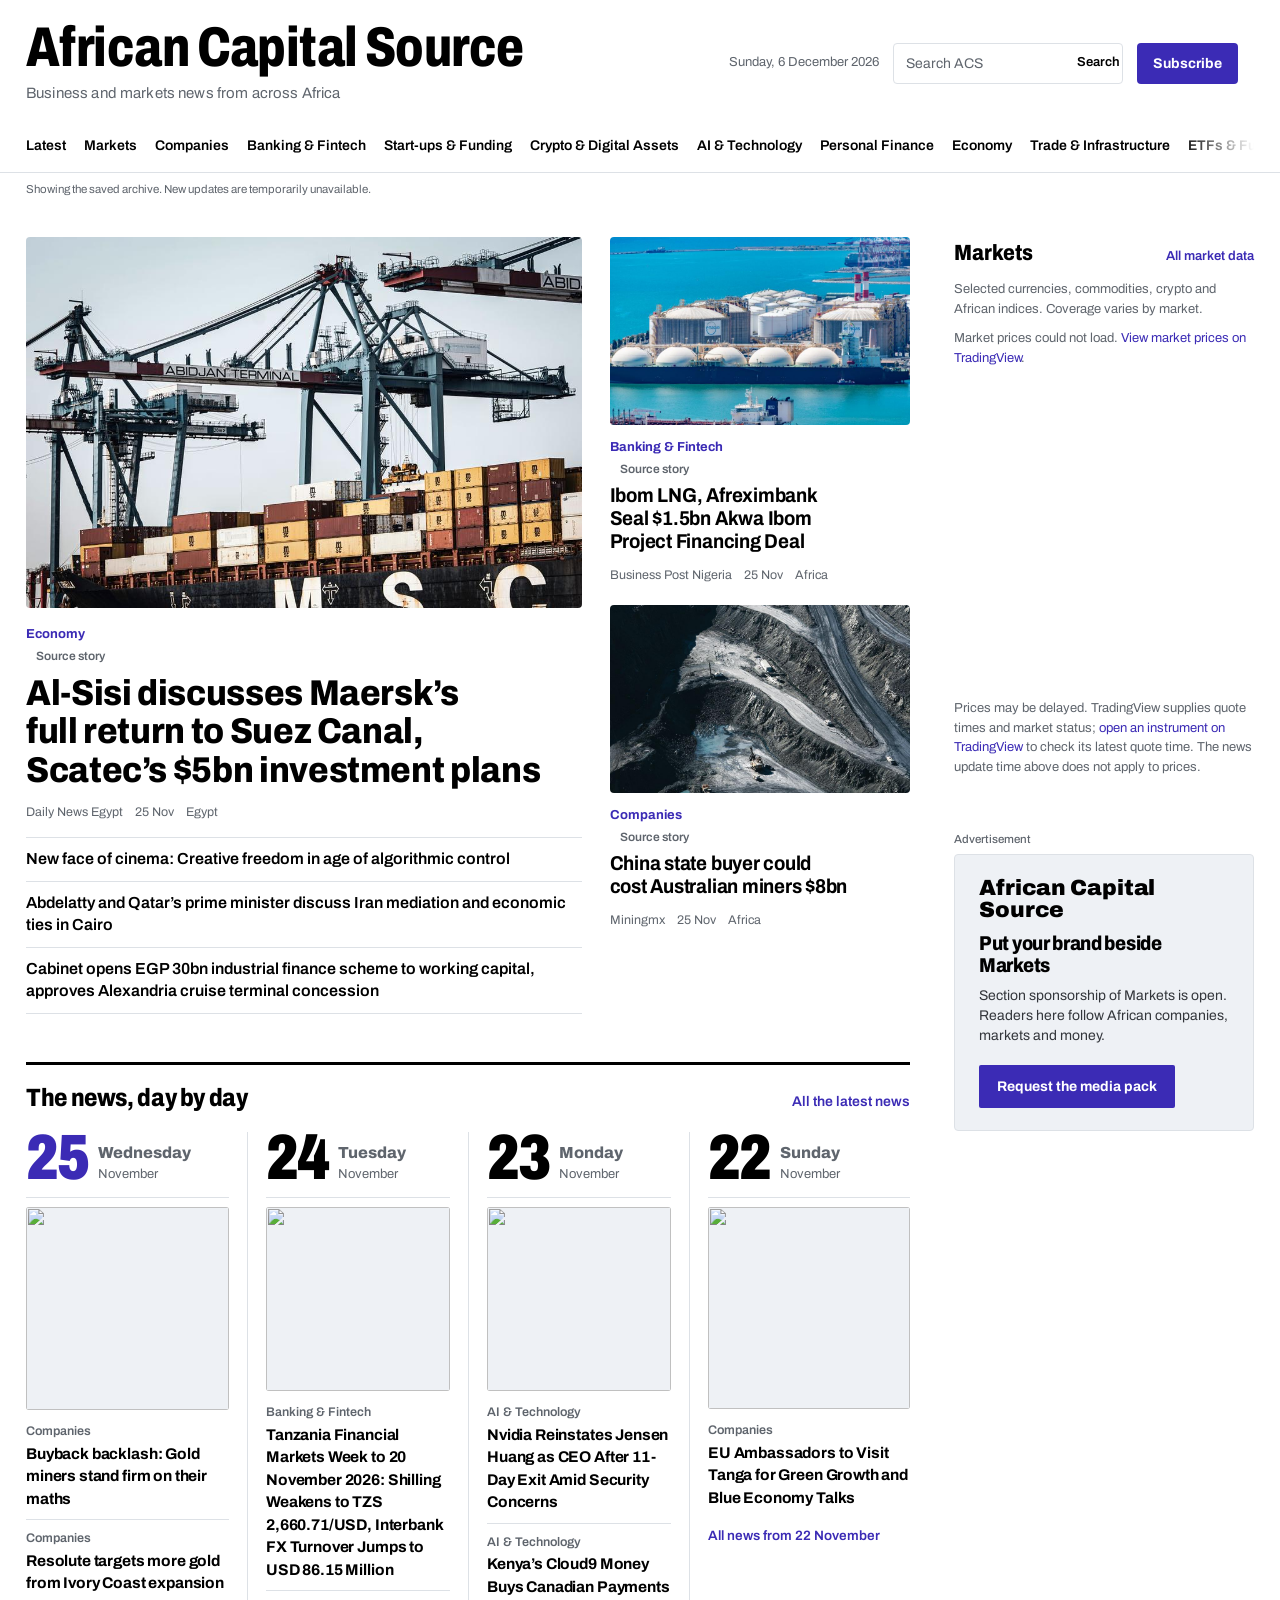
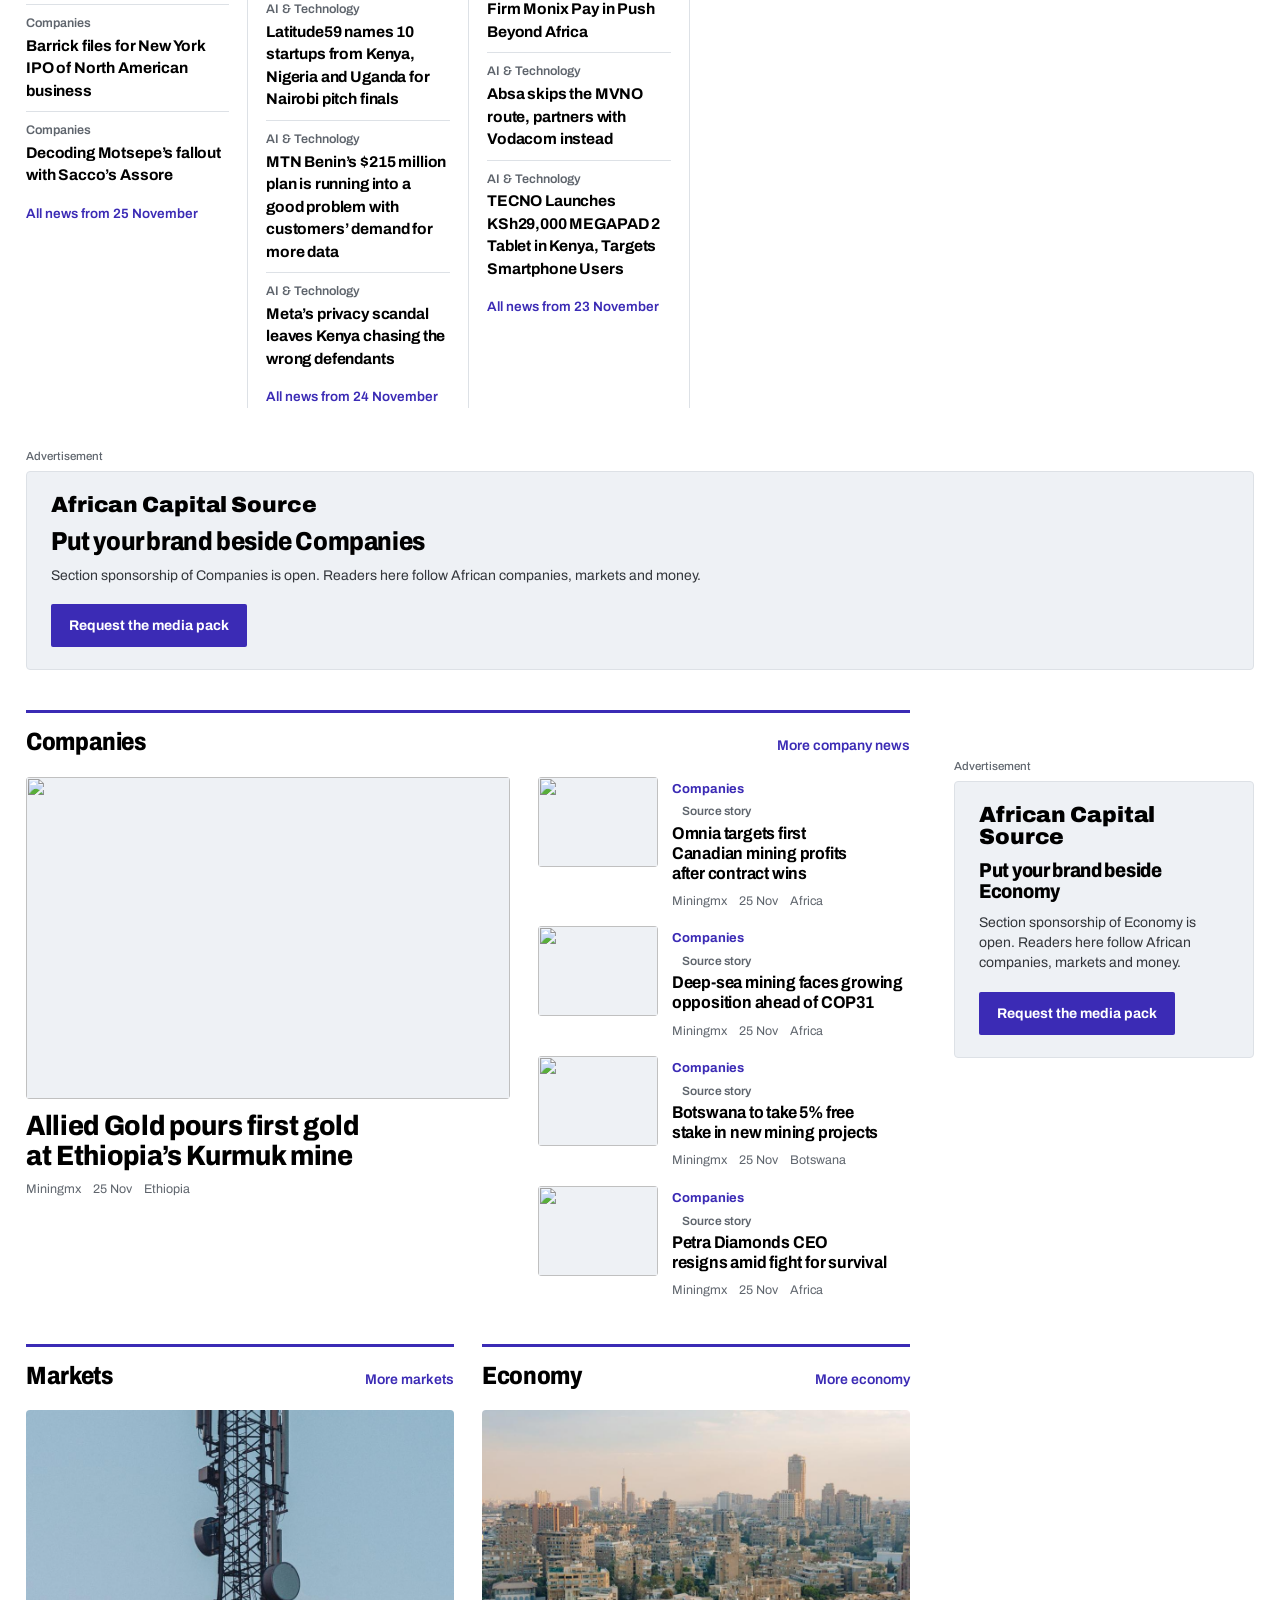
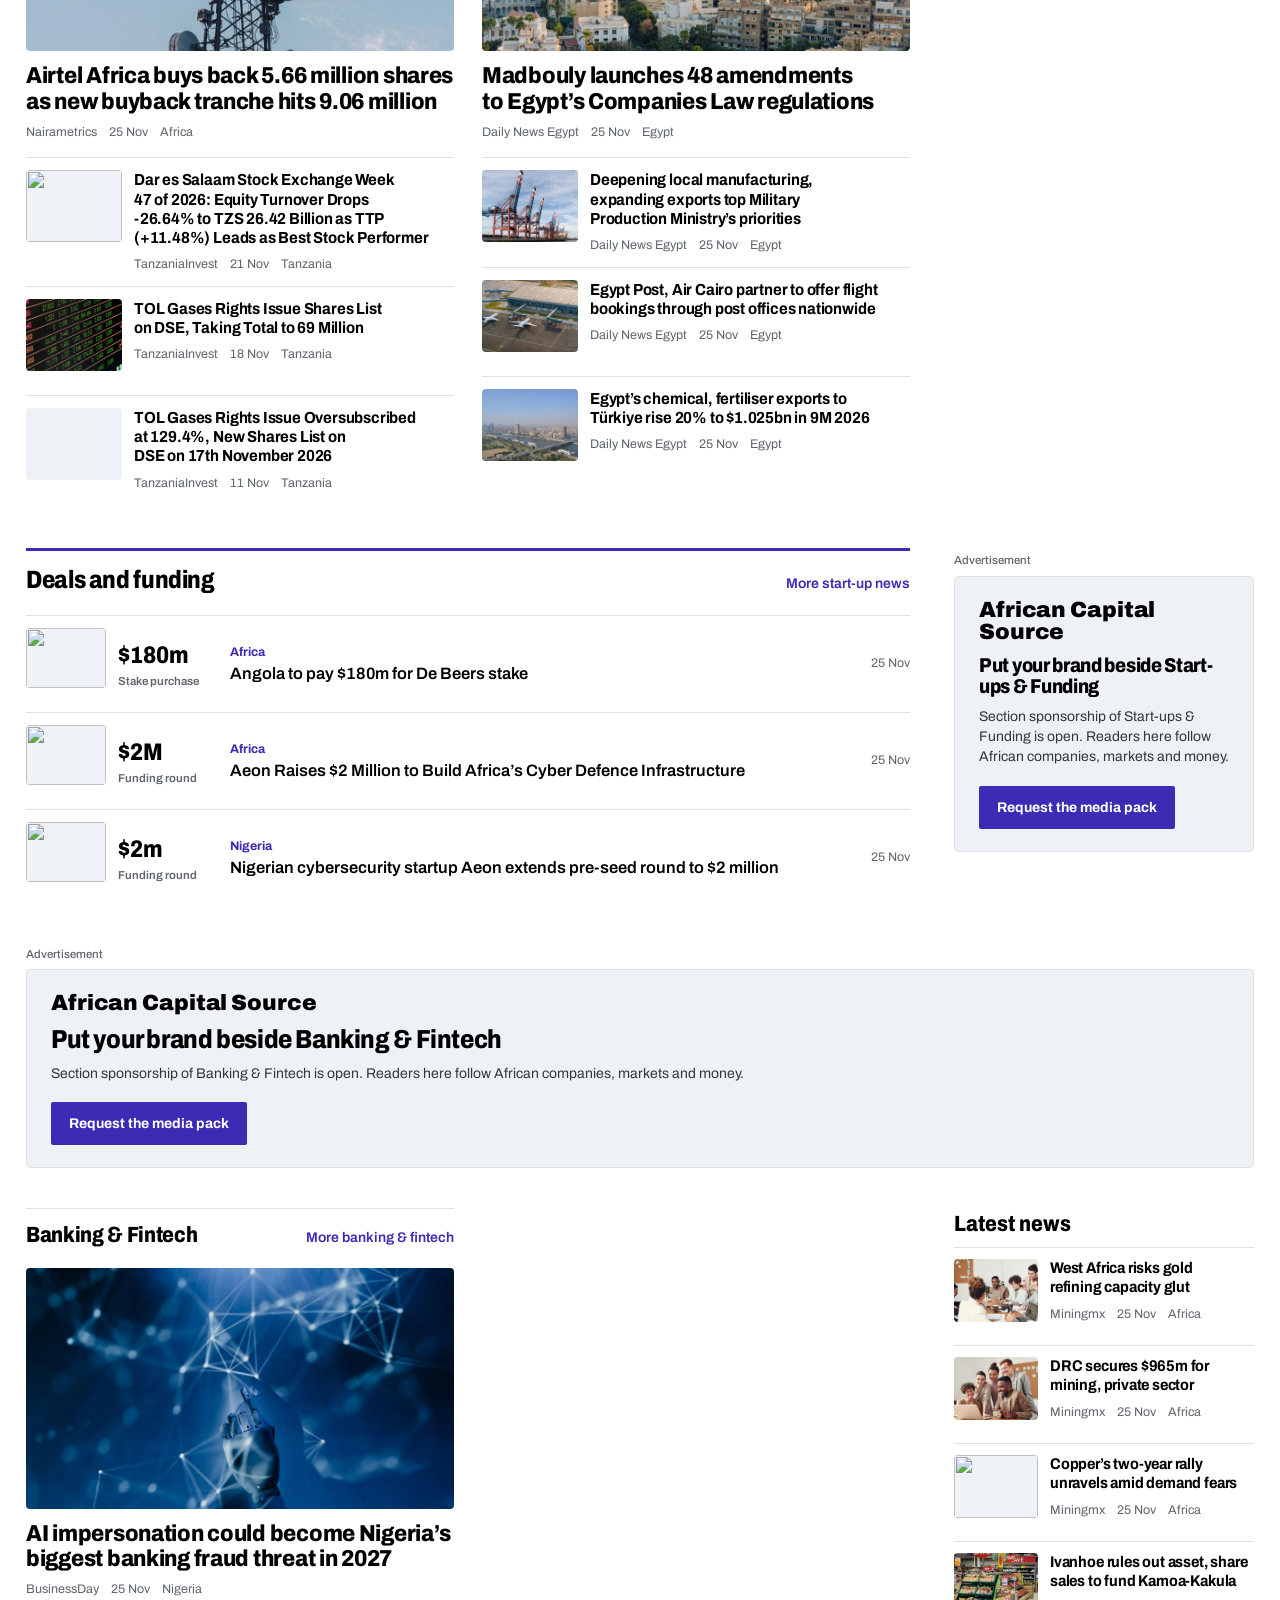
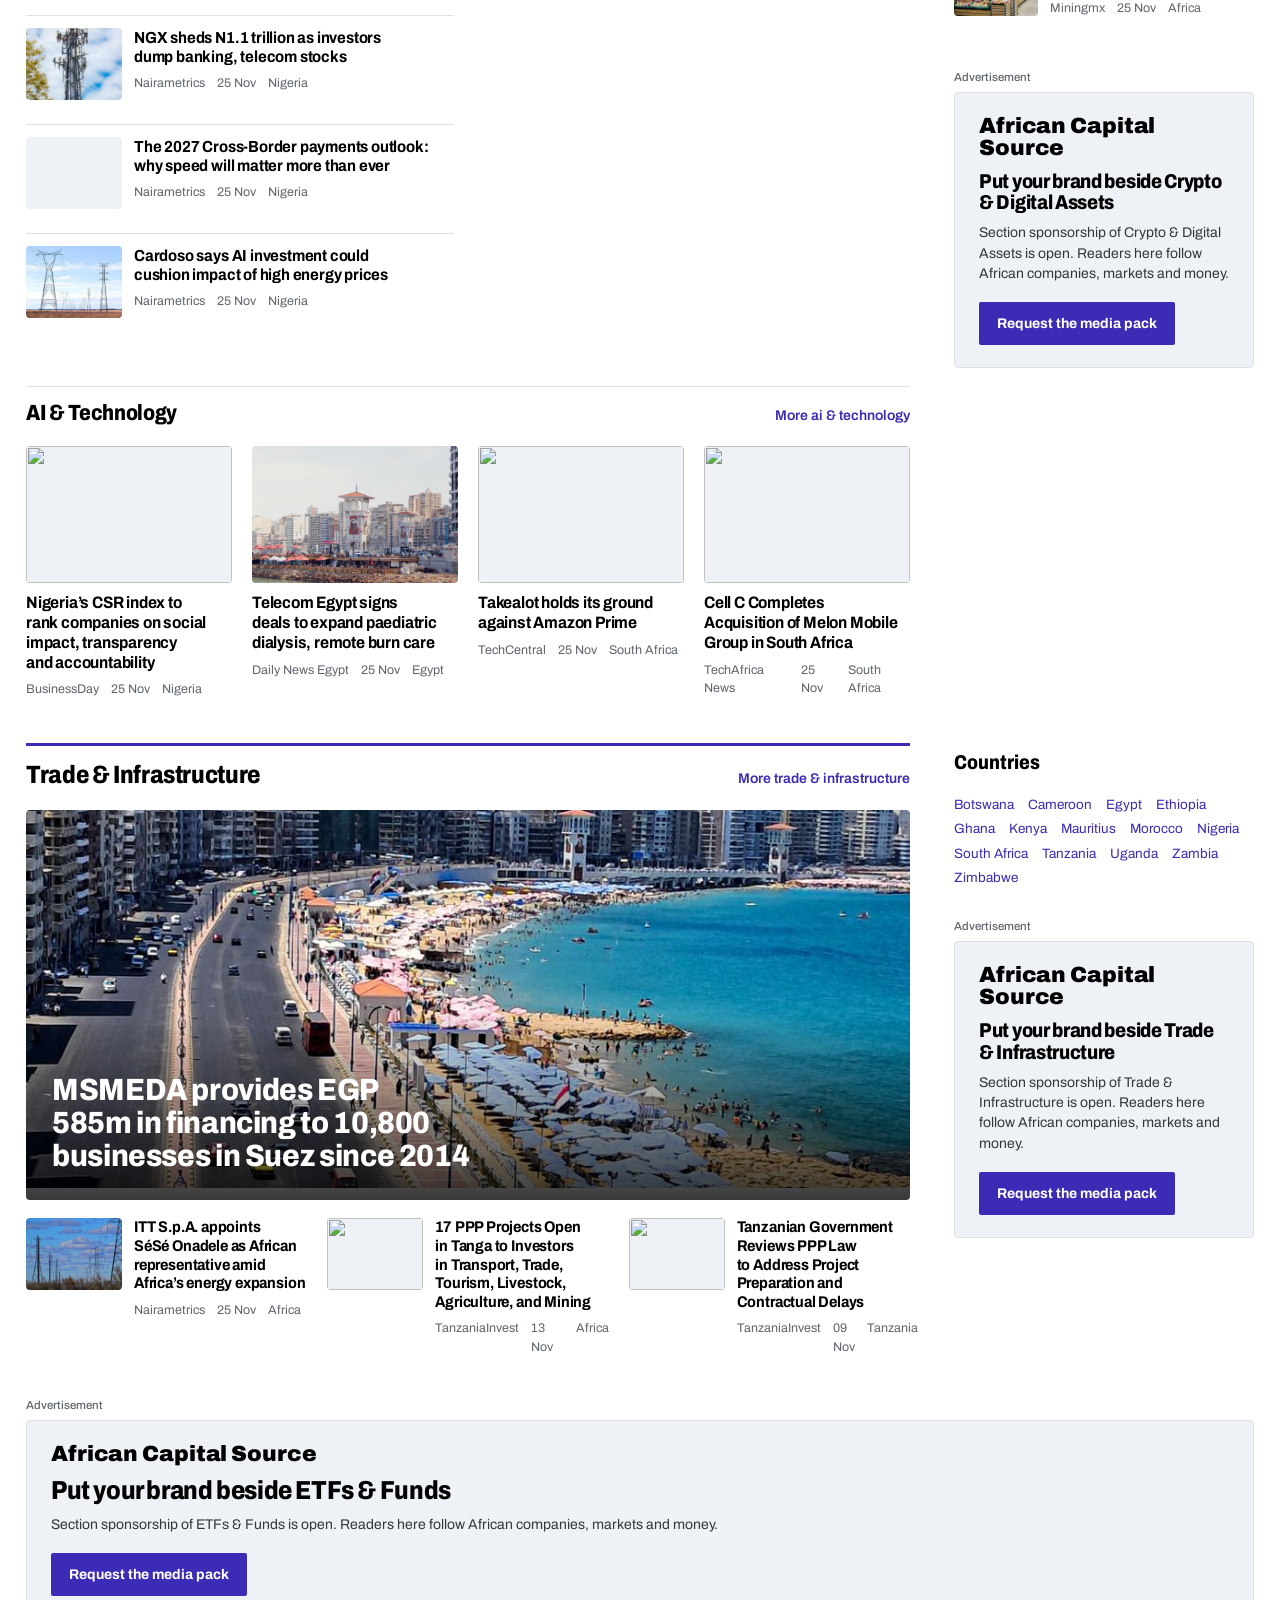
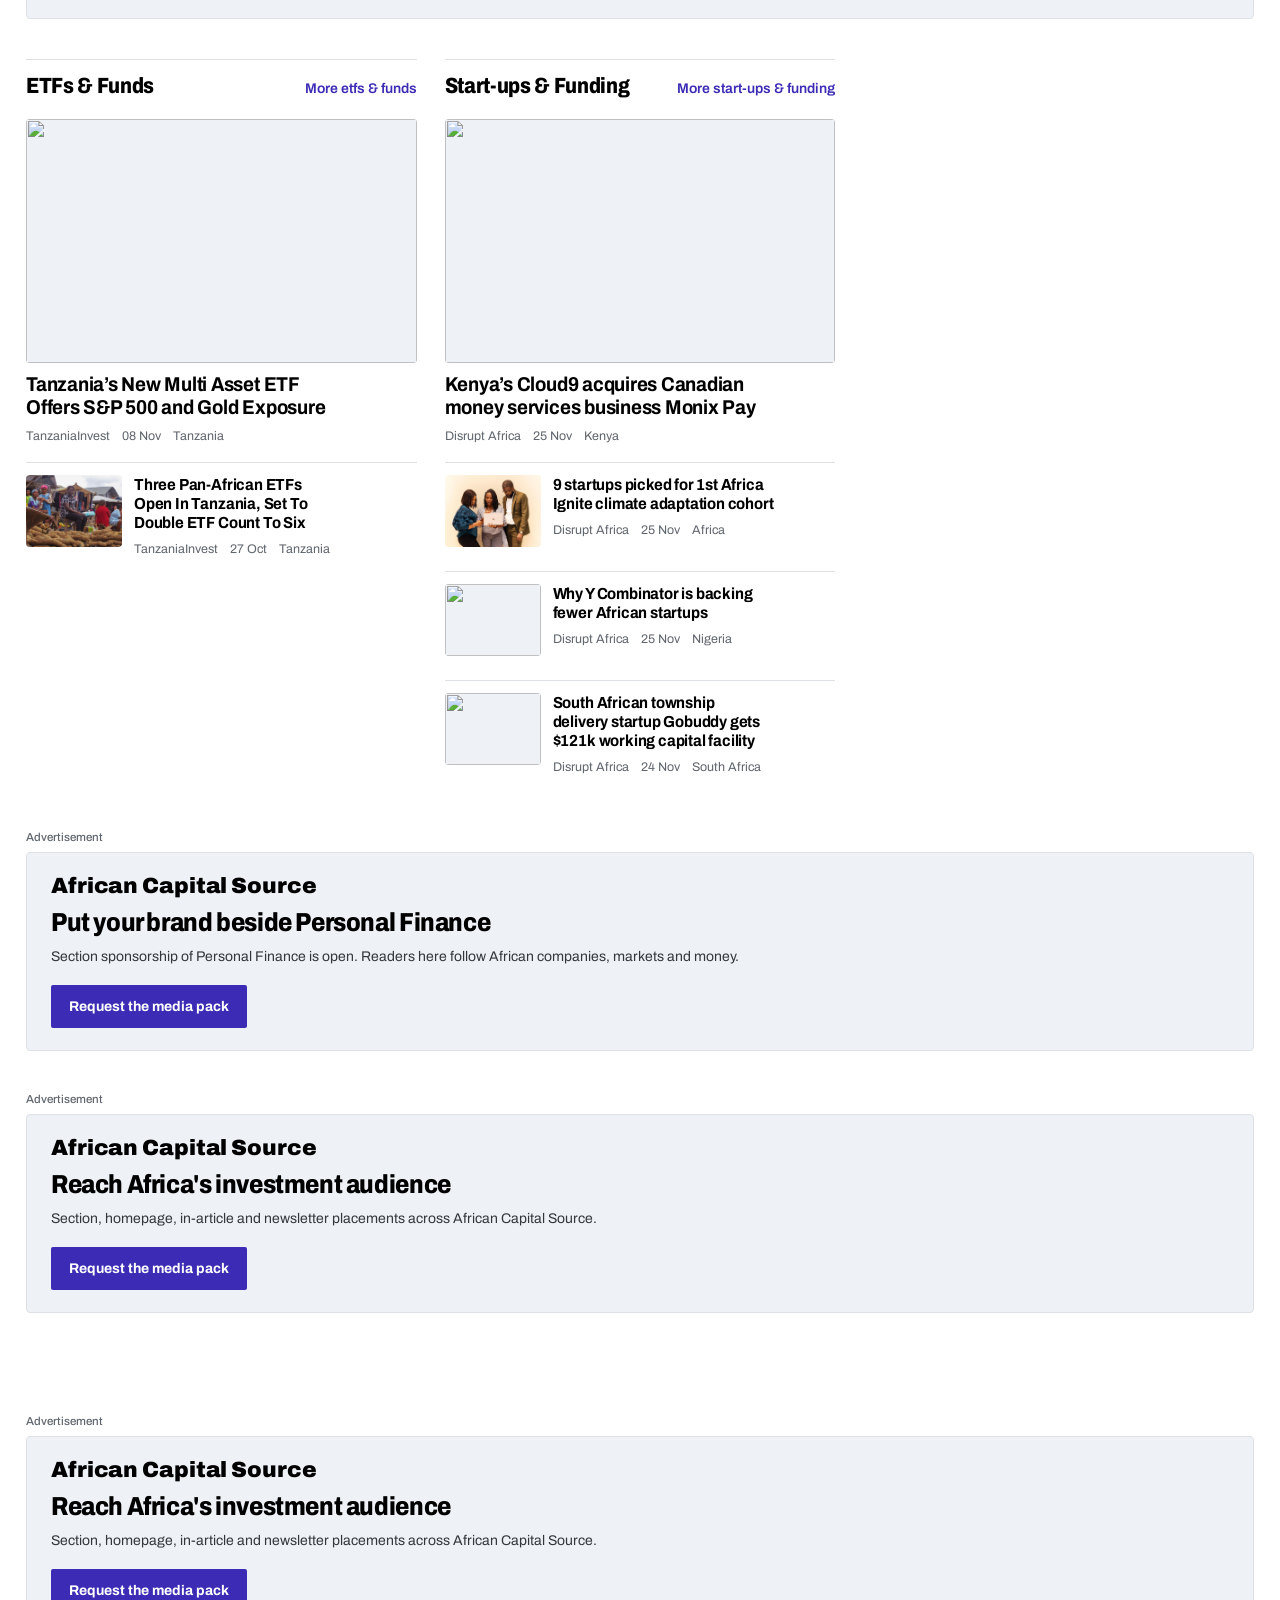
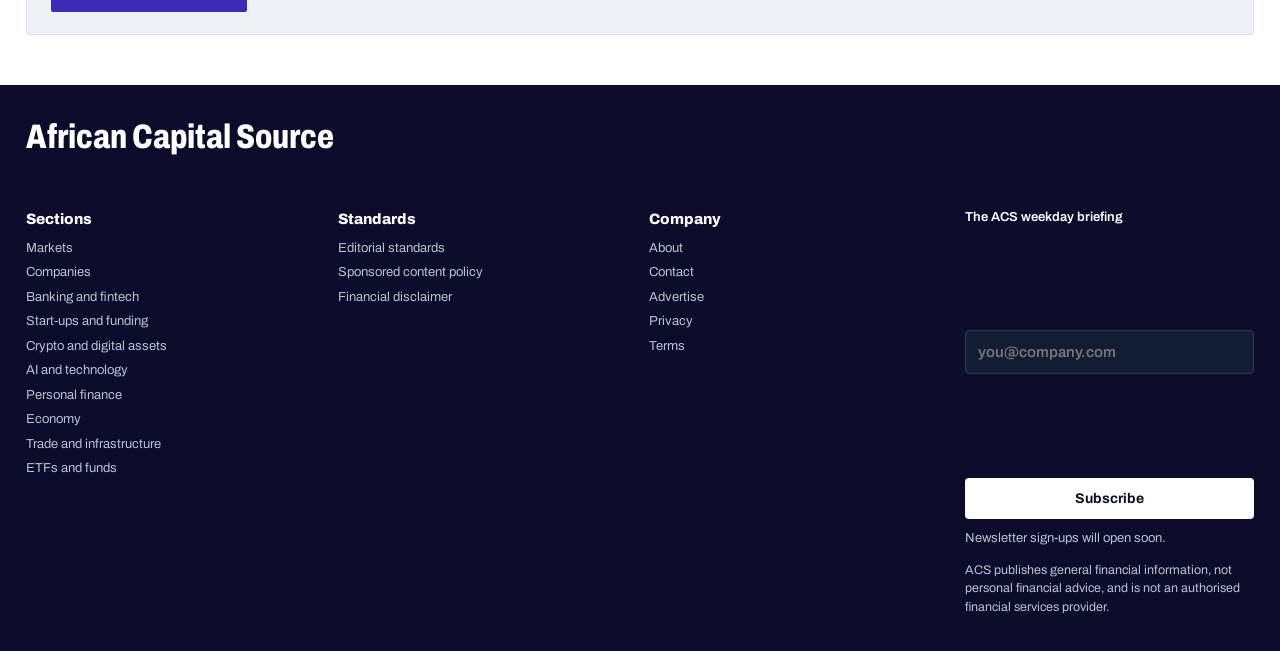
==== index.html @ 09fa9845 "Add TradingView market widgets with clear delay and source labels Add market panels to the homepage " ====
<!doctype html><html><head><meta charset=utf8><meta name=viewport content="width=device-width,initial-scale=1,viewport-fit=cover"><style>:root{color-scheme:light;box-sizing:border-box;padding-top:env(safe-area-inset-top,0px);padding-bottom:env(safe-area-inset-bottom,0px)}html{scroll-padding-top:env(safe-area-inset-top,0px)}body{margin:0;padding:0;font:14px -apple-system,BlinkMacSystemFont,sans-serif;background:#fff;color:#000}img{max-width:100%}[hidden]:not([hidden=until-found i]){display:none!important}</style></head><body>
<title>African Capital Source</title>
<meta name="claude:viewport-fit-sides" content="cover">
<link rel="preconnect" href="https://fonts.googleapis.com">
<link rel="stylesheet" href="https://fonts.googleapis.com/css2?family=Archivo:ital,wdth,wght@0,62..125,100..900;1,62..125,400&family=Source+Serif+4:ital,opsz,wght@0,8..60,400;0,8..60,600;1,8..60,400&display=swap">
<style>
/* Layout: text-led newspaper front page. Masthead, ruled section bar, a lead/secondary/latest top band,
   then a four-column grid of section headline lists, with a narrow data rail. One column on phones. */
:root{
  --paper:#ffffff; --ink:#151515; --ink-2:#3a3a3a; --muted:#6b6b6b; --hair:#e4e4e4; --rule:#151515; --tint:#f5f6f7;
  --brand:#0d3550; --kicker:#9e1b1f; --link:#0d5c8f; --up:#1f6f43; --down:#a42a22; --note:#fbf3dc; --note-line:#e3cf93;
  --f-serif:"Source Serif 4",Georgia,"Times New Roman",serif;
  --f-sans:"Libre Franklin","Helvetica Neue",Arial,sans-serif;
}
@media (prefers-color-scheme:dark){:root:not([data-theme="light"]){
  --paper:#121314; --ink:#ececec; --ink-2:#c9c9c9; --muted:#9a9a9a; --hair:#2b2d2f; --rule:#ececec; --tint:#1a1c1e;
  --brand:#9cc3e0; --kicker:#ef7a6f; --link:#8cc2ec; --up:#6fcf97; --down:#f08a80; --note:#2a2516; --note-line:#6a5a2a; color-scheme:dark}}
:root[data-theme="dark"]{
  --paper:#121314; --ink:#ececec; --ink-2:#c9c9c9; --muted:#9a9a9a; --hair:#2b2d2f; --rule:#ececec; --tint:#1a1c1e;
  --brand:#9cc3e0; --kicker:#ef7a6f; --link:#8cc2ec; --up:#6fcf97; --down:#f08a80; --note:#2a2516; --note-line:#6a5a2a; color-scheme:dark}
*{box-sizing:border-box}
body{background:var(--paper);color:var(--ink);font-family:var(--f-sans);font-size:15px;line-height:1.5;-webkit-font-smoothing:antialiased}
a{color:inherit;text-decoration:none}
a:focus-visible,button:focus-visible,input:focus-visible,textarea:focus-visible,select:focus-visible{outline:2px solid var(--link);outline-offset:2px}
.wrap{max-width:1200px;margin-inline:auto;padding-left:max(16px,env(safe-area-inset-left,0px));padding-right:max(16px,env(safe-area-inset-right,0px))}
.skip{position:absolute;left:-999px}.skip:focus{left:16px;top:8px;background:var(--paper);padding:8px;z-index:20}
h1,h2,h3,h4{margin:0;text-wrap:balance;font-weight:700}

/* masthead */
.util{display:flex;justify-content:space-between;gap:12px;flex-wrap:wrap;font-size:12px;color:var(--muted);padding-block:10px}
.util nav{display:flex;gap:18px;flex-wrap:wrap}.util a:hover{color:var(--ink)}
.mast{display:flex;align-items:flex-end;justify-content:space-between;gap:20px;flex-wrap:wrap;padding-block:10px 16px}
.brand{display:block;color:var(--brand)}
.wordmark{display:block;font-family:var(--f-serif);font-weight:700;font-size:clamp(30px,5vw,50px);line-height:1;letter-spacing:-.015em}
.tagline{display:block;font-size:12.5px;color:var(--muted);margin-top:7px;letter-spacing:.01em}
.search-mini{display:flex;border-bottom:1px solid var(--rule);flex:0 1 300px;min-width:0}
.search-mini input[type=text]{font:inherit;font-size:14px;padding:8px 2px;border:0;background:transparent;color:var(--ink);width:100%;min-width:0}
.search-mini input::placeholder{color:var(--muted)}
.search-mini button{font:inherit;font-size:13px;font-weight:600;border:0;background:transparent;color:var(--ink);cursor:pointer;padding:8px 2px 8px 10px}
.secnav{position:sticky;top:env(safe-area-inset-top,0px);z-index:10;background:var(--paper);border-top:3px solid var(--rule);border-bottom:1px solid var(--hair)}
.secnav ul{list-style:none;margin:0;padding:0;display:flex;overflow-x:auto;scrollbar-width:none}
.secnav ul::-webkit-scrollbar{display:none}
.secnav a{display:block;white-space:nowrap;padding:11px 12px;font-size:13px;font-weight:600;color:var(--ink-2)}
.secnav li:first-child a{padding-left:0}
.secnav a:hover{color:var(--ink);text-decoration:underline;text-underline-offset:5px}
.secnav a[aria-current="page"]{color:var(--kicker)}
/* markets band: newspaper-style data strip, grouped cells, name over value and move */
.mktband{background:var(--tint);border-bottom:1px solid var(--hair)}
.mkt{display:flex;align-items:stretch;overflow-x:auto;scrollbar-width:none;font-size:12.5px;color:var(--ink-2)}
.mkt::-webkit-scrollbar{display:none}
.mkt .grp{flex:none;display:flex;align-items:center;padding:0 12px 0 0;font-size:10px;font-weight:800;letter-spacing:.1em;text-transform:uppercase;color:var(--kicker)}
.mkt .grp:not(:first-child){border-left:2px solid var(--rule);padding-left:12px;margin-left:2px}
.mkt a{flex:none;display:grid;grid-template-columns:auto auto;column-gap:6px;align-content:center;padding:7px 14px 7px 0;margin-right:14px;border-right:1px solid var(--hair)}
.mkt a:last-of-type{border-right:0}
.mkt a .nm{grid-column:1/-1;font-size:10.5px;font-weight:600;color:var(--muted);white-space:nowrap}
.mkt a strong{font-weight:700;color:var(--ink);white-space:nowrap}
.mkt a:hover .nm{color:var(--ink);text-decoration:underline}
.num{font-variant-numeric:tabular-nums lining-nums}
.mv-up{color:var(--down)}.mv-down{color:var(--up)}.mv-flat{color:var(--muted)}
.mk-up{color:var(--up)}.mk-down{color:var(--down)}
.mkt .asof{flex:none;align-self:center;font-size:11px;color:var(--muted);padding-left:6px;white-space:nowrap}

/* ads */
/* ad units: rotating, animated house creatives; one fixed dark look so they read as advertising, not editorial */
:root{--ad-bg:#0c2233;--ad-bg2:#123a52;--ad-ink:#ffffff;--ad-dim:#a9c0cf;--ad-gold:#f2b632;--ad-teal:#4fc1b0}
.ad{margin-block:26px;position:relative}
.ad.leader{margin-block:16px 4px}.ad.rect{margin:0}
.ad-lab{display:flex;justify-content:space-between;align-items:center;font-size:9.5px;letter-spacing:.14em;text-transform:uppercase;color:var(--muted);margin-bottom:5px}
.ad-lab button{font:inherit;font-size:10px;letter-spacing:.08em;background:none;border:0;color:var(--muted);cursor:pointer;padding:2px 0;text-transform:uppercase}
.ad-lab button:hover{color:var(--ink)}
.ad-box{position:relative;overflow:hidden;background:linear-gradient(110deg,var(--ad-bg),var(--ad-bg2));color:var(--ad-ink);height:96px;isolation:isolate}
.ad.rect .ad-box{height:300px}
.ad-box::after{content:"";position:absolute;inset:0;z-index:-1;background:linear-gradient(100deg,transparent 30%,rgba(255,255,255,.07) 45%,transparent 60%);background-size:250% 100%;animation:sheen 6s linear infinite}
@keyframes sheen{from{background-position:120% 0}to{background-position:-120% 0}}
.ad-bar{position:absolute;left:0;bottom:0;height:3px;background:var(--ad-gold);width:0}
.ad-box.run .ad-bar{animation:adprog var(--dur,8s) linear forwards}
@keyframes adprog{to{width:100%}}
.cr{position:absolute;inset:0;display:grid;grid-template-columns:auto minmax(0,1fr) auto;align-items:center;gap:22px;padding:0 24px;text-decoration:none;color:inherit;opacity:0;transform:translateY(10px);transition:opacity .5s,transform .5s;pointer-events:none}
.cr.on{opacity:1;transform:none;pointer-events:auto}
.ad.rect .cr{grid-template-columns:minmax(0,1fr);grid-template-rows:auto 1fr auto;align-items:start;gap:10px;padding:18px}
.cr-art{width:120px;height:64px;position:relative}
.ad.rect .cr-art{width:100%;height:92px}
.cr-copy{min-width:0;display:grid;gap:2px}
.cr-k{font-size:10.5px;letter-spacing:.12em;text-transform:uppercase;color:var(--ad-gold);font-weight:700}
.cr-h{font-family:var(--f-serif);font-size:21px;font-weight:700;line-height:1.12}
.ad.rect .cr-h{font-size:22px}
.cr-s{font-size:12.5px;color:var(--ad-dim);white-space:nowrap;overflow:hidden;text-overflow:ellipsis}
.ad.rect .cr-s{white-space:normal}
.cr-cta{justify-self:start;font-size:13px;font-weight:700;background:var(--ad-gold);color:#1a1300;padding:9px 14px;white-space:nowrap}
.cr:hover .cr-cta{background:#fff}
.cr-cta i{display:inline-block;font-style:normal;transition:transform .2s}.cr:hover .cr-cta i{transform:translateX(4px)}
.ad.slim{margin:14px 0 0}.ad.slim .ad-lab{margin-bottom:3px}.ad.slim .ad-box{height:146px}
.ad.slim .cr{grid-template-columns:minmax(0,1fr);grid-template-rows:auto auto;gap:8px;padding:12px 14px;align-content:center}
.ad.slim .cr-art{display:none}.ad.slim .cr-h{font-size:16px}.ad.slim .cr-s{display:none}.ad.slim .cr-cta{padding:6px 10px;font-size:12px}
@media (max-width:700px){.ad.slim .ad-box{height:110px}}
.pic{display:block;aspect-ratio:16/9;max-width:100%;overflow:hidden;background:var(--tint);margin-bottom:12px}
.pic img{width:100%;height:100%;object-fit:cover;display:block;transition:transform .4s}
.pic:hover img{transform:scale(1.03)}
.row{grid-template-columns:200px minmax(0,1fr)}.row .thumb{margin:0}
@media (max-width:560px){.row{grid-template-columns:110px minmax(0,1fr);gap:12px}.row .dek{display:none}.row .hd{font-size:17px}}
.hero{margin:18px 0 6px}.hero img{width:100%;aspect-ratio:16/9;object-fit:cover;display:block;max-width:100%}
.hero figcaption{font-size:11.5px;color:var(--muted);margin-top:5px}
.cnote{font-size:13px;color:var(--muted);border-top:1px solid var(--hair);padding-top:10px;margin:0 0 20px;max-width:66ch}
.cr-demo{font-size:10.5px;color:var(--ad-dim);opacity:.85}
.ad.slim .cr-demo{display:block}
.bars.sig{align-items:flex-end}.bars.sig i{background:var(--ad-gold)}
.ad-empty{display:flex;flex-direction:column;align-items:center;justify-content:center;gap:4px;text-align:center;border:1px dashed var(--muted);background:var(--tint);color:var(--ink-2);height:96px;padding:10px 14px}
.ad.rect .ad-empty{height:250px}
.ad-empty strong{font-size:14px;font-weight:700}.ad-empty span{font-size:12px;color:var(--muted)}
.ad-empty:hover{border-color:var(--ink)}
.ad.leader .ad-box{height:124px}
.ad-dots{position:absolute;right:12px;top:9px;display:flex;gap:6px;z-index:3}
.ad-dots button{width:9px;height:9px;border-radius:50%;border:0;padding:0;background:rgba(255,255,255,.35);cursor:pointer;transition:background .2s,transform .2s}
.ad-dots button:hover{transform:scale(1.3);background:#fff}
.ad-dots button[aria-current="true"]{background:var(--ad-gold)}
.cr-art{transition:transform .4s}.ad-box:hover .cr.on .cr-art{transform:scale(1.06)}
.ad-box{box-shadow:0 6px 18px rgba(12,34,51,.18)}
.ad-art{display:block}.ad-art img{display:block;width:100%;height:auto;max-width:100%}
.share{display:flex;flex-wrap:wrap;gap:6px 16px;align-items:center;font-size:12.5px;padding:10px 0;border-bottom:1px solid var(--hair)}
.share span{color:var(--muted);font-weight:600}.share a{color:var(--link)}.share a:hover{text-decoration:underline}
.share button{font:inherit;font-size:12.5px;background:none;border:0;color:var(--link);cursor:pointer;padding:0}
/* creative 1: rolling words */
.roll{height:64px;overflow:hidden;font-family:var(--f-serif);font-weight:700;font-size:30px;line-height:64px;color:var(--ad-gold)}
.ad.rect .roll{height:92px;line-height:92px;font-size:40px}
.roll span{display:block;animation:roll 8s cubic-bezier(.7,0,.3,1) infinite}
@keyframes roll{0%,20%{transform:translateY(0)}25%,45%{transform:translateY(-100%)}50%,70%{transform:translateY(-200%)}75%,95%{transform:translateY(-300%)}100%{transform:translateY(-400%)}}
.roll b{display:block;height:100%}
/* creative 2: growing bars */
.bars{display:flex;align-items:flex-end;gap:8px;height:100%}
.bars div{flex:1;display:flex;flex-direction:column;align-items:center;justify-content:flex-end;height:100%;gap:3px;font-size:10px;color:var(--ad-dim)}
.bars i{display:block;width:100%;background:var(--ad-teal);transform-origin:bottom;animation:grow 2.4s ease-out infinite alternate}
.bars div:nth-child(2) i{animation-delay:.2s;background:var(--ad-gold)}.bars div:nth-child(3) i{animation-delay:.4s}.bars div:nth-child(4) i{animation-delay:.6s;background:var(--ad-gold)}
.bars em{font-style:normal;font-weight:700;color:#fff;font-size:11px}
@keyframes grow{from{transform:scaleY(.15)}to{transform:scaleY(1)}}
/* creative 3: drawing chart line */
.spark{width:100%;height:100%;overflow:visible}
.spark path{fill:none;stroke:var(--ad-gold);stroke-width:3;stroke-linecap:round;stroke-linejoin:round;stroke-dasharray:300;stroke-dashoffset:300;animation:draw 4s ease-in-out infinite}
.spark .area{fill:rgba(242,182,50,.14);stroke:none;animation:fadein 4s ease-in-out infinite}
.spark circle{fill:var(--ad-gold);animation:pop 4s ease-in-out infinite}
@keyframes draw{0%{stroke-dashoffset:300}55%,85%{stroke-dashoffset:0}100%{stroke-dashoffset:0;opacity:0}}
@keyframes fadein{0%,30%{opacity:0}60%,85%{opacity:1}100%{opacity:0}}
@keyframes pop{0%,50%{r:0}60%{r:7}70%,85%{r:5}100%{r:0}}
/* creative 4: shield and tick */
.shield{width:100%;height:100%}
.shield .s{fill:none;stroke:var(--ad-teal);stroke-width:3}
.shield .t{fill:none;stroke:var(--ad-gold);stroke-width:5;stroke-linecap:round;stroke-linejoin:round;stroke-dasharray:60;stroke-dashoffset:60;animation:tick 3s ease-out infinite}
.shield .p{fill:none;stroke:var(--ad-teal);stroke-width:2;opacity:.5;transform-origin:center;transform-box:fill-box;animation:pulse2 3s ease-out infinite}
@keyframes tick{0%,25%{stroke-dashoffset:60}55%,100%{stroke-dashoffset:0}}
@keyframes pulse2{0%,50%{transform:scale(1);opacity:.6}100%{transform:scale(1.35);opacity:0}}
@media (max-width:700px){
  .ad-box{height:110px}.cr{grid-template-columns:minmax(0,1fr) auto;gap:12px;padding:0 14px}.cr .cr-art{display:none}
  .cr-h{font-size:17px}.cr-s{display:none}.cr-cta{padding:8px 10px;font-size:12px}
}
@media (prefers-reduced-motion:reduce){.ad-box::after,.roll span,.bars i,.spark path,.spark .area,.spark circle,.shield .t,.shield .p{animation:none!important}.spark path,.shield .t{stroke-dashoffset:0}.bars i{transform:none}}


/* type primitives */
.kick{display:inline-block;font-size:11.5px;font-weight:700;letter-spacing:.06em;text-transform:uppercase;color:var(--kicker)}
.kick:hover{text-decoration:underline}
.flag{font-size:11px;font-weight:600;letter-spacing:.04em;text-transform:uppercase;color:var(--muted);margin-left:8px}
.flag.hist{color:var(--ink);background:var(--note);padding:1px 5px;margin-left:8px}
.hd{font-family:var(--f-serif);font-weight:700;letter-spacing:-.005em}
.hd a:hover{text-decoration:underline;text-decoration-thickness:1px;text-underline-offset:3px}
.dek{font-family:var(--f-serif);color:var(--ink-2);margin:0}
.by{font-size:12px;color:var(--muted);display:flex;flex-wrap:wrap;gap:2px 12px}
main{padding-block:0 40px}

/* top band */
.top{display:grid;grid-template-columns:minmax(0,1.55fr) minmax(0,1fr) minmax(0,.85fr);gap:0;padding-block:24px;border-bottom:1px solid var(--rule)}
.top>*{padding-inline:22px;border-left:1px solid var(--hair);min-width:0}
.top>*:first-child{padding-left:0;border-left:0}.top>*:last-child{padding-right:0}
@media (max-width:1000px){.top{grid-template-columns:minmax(0,1.4fr) minmax(0,1fr)}.top .latest{grid-column:1/-1;padding:22px 0 0;border-left:0;border-top:1px solid var(--hair);margin-top:22px}}
@media (max-width:680px){.top{grid-template-columns:minmax(0,1fr)}.top>*{padding:0;border-left:0}.top .seconds{border-top:1px solid var(--hair);margin-top:20px;padding-top:4px}}
.lead .hd{font-size:clamp(30px,3.8vw,44px);line-height:1.06;margin-block:8px 12px}
.lead .dek{font-size:19px;line-height:1.45;margin-bottom:12px}
.lead .sum{font-family:var(--f-serif);font-size:16px;line-height:1.55;color:var(--ink-2);margin:0 0 12px;max-width:62ch}
.seconds article{padding-block:16px;border-top:1px solid var(--hair)}
.seconds article:first-child{border-top:0;padding-top:0}
.seconds .hd{font-size:20px;line-height:1.18;margin-block:5px 7px}
.seconds .dek{font-size:15px;line-height:1.45;margin-bottom:7px}
.colh{font-size:12px;font-weight:800;letter-spacing:.08em;text-transform:uppercase;padding-bottom:8px;border-bottom:2px solid var(--rule);margin-bottom:4px;display:flex;justify-content:space-between;align-items:baseline}
.colh span{font-weight:500;letter-spacing:0;text-transform:none;color:var(--muted)}
.latest ol{list-style:none;margin:0;padding:0}
.latest li{display:grid;grid-template-columns:52px minmax(0,1fr);gap:10px;padding-block:11px;border-bottom:1px solid var(--hair)}
.latest time{font-size:12px;color:var(--kicker);font-weight:600;padding-top:2px}
.latest a{font-family:var(--f-serif);font-size:15.5px;font-weight:600;line-height:1.28}
.latest a:hover{text-decoration:underline;text-underline-offset:3px}


/* Moneyweb-density homepage: thumbnail secondaries, picks strip, section blocks */
.seconds .tn{display:grid;grid-template-columns:minmax(0,1fr) 112px;gap:12px;align-items:start}
.seconds .tn .pic{margin:0;aspect-ratio:4/3}
.seconds .tn .hd{font-size:17.5px;line-height:1.22;margin-block:4px 5px}
.picks{display:grid;grid-template-columns:repeat(4,minmax(0,1fr));gap:22px;padding-block:22px;border-bottom:1px solid var(--rule)}
.picks article{min-width:0}.picks .pic{margin-bottom:9px}
.picks .hd{font-size:16.5px;line-height:1.24;margin-top:4px}
@media (max-width:900px){.picks{grid-template-columns:repeat(2,minmax(0,1fr))}}
@media (max-width:480px){.picks{grid-template-columns:minmax(0,1fr)}.picks article{display:grid;grid-template-columns:110px minmax(0,1fr);gap:12px}.picks .pic{margin:0;aspect-ratio:4/3}}
.blk{padding-top:26px}
.blk .colh a.more{font-size:12px;font-weight:600;letter-spacing:0;text-transform:none;color:var(--link)}
.blk .colh a.more:hover{text-decoration:underline}
.blk-in{display:grid;grid-template-columns:minmax(0,1.15fr) minmax(0,1fr);gap:24px;padding-top:12px}
.blk .big .hd{font-size:23px;line-height:1.15;margin-block:6px 8px}
.blk .big .dek{font-size:15.5px;line-height:1.45;margin-bottom:6px}
.blk ul{list-style:none;margin:0;padding:0}
.blk li{display:grid;grid-template-columns:96px minmax(0,1fr);gap:12px;padding-block:10px;border-bottom:1px solid var(--hair)}
.blk li:first-child{padding-top:0}
.blk li .pic{margin:0;aspect-ratio:4/3}
.blk li .hd{font-size:15.5px;line-height:1.26;font-weight:600;margin-top:2px}
@media (max-width:680px){.blk-in{grid-template-columns:minmax(0,1fr)}}
.mid-band{display:grid;grid-template-columns:repeat(2,minmax(0,1fr));gap:26px;padding-top:26px}
@media (max-width:680px){.mid-band{grid-template-columns:minmax(0,1fr)}}
.mid-band .mod ol li{grid-template-columns:30px minmax(0,1fr)}
.opn li{display:grid;grid-template-columns:44px minmax(0,1fr);gap:12px;padding-block:10px;border-bottom:1px solid var(--hair);list-style:none}
.opn ul{margin:0;padding:0}
.opn .av{width:44px;height:44px;border-radius:50%;background:var(--brand);color:var(--paper);display:grid;place-items:center;font-size:12px;font-weight:800;letter-spacing:.04em}
.opn .hd{font-size:15.5px;line-height:1.26;font-weight:600}
.opn .src-meta{margin-top:3px}

/* section grid */
.grid{display:grid;grid-template-columns:minmax(0,1fr) 300px;gap:36px}
@media (max-width:960px){.grid{grid-template-columns:minmax(0,1fr)}}
.secs{display:grid;grid-template-columns:repeat(3,minmax(0,1fr));gap:30px 26px;padding-top:26px}
@media (max-width:820px){.secs{grid-template-columns:repeat(2,minmax(0,1fr))}}
@media (max-width:540px){.secs{grid-template-columns:minmax(0,1fr)}}
.sec{min-width:0}
.sec .colh a:hover{color:var(--kicker)}
.sec .first{padding-block:10px 12px;border-bottom:1px solid var(--hair)}
.sec .first .hd{font-size:19px;line-height:1.2;margin-bottom:6px}
.sec .first .dek{font-size:14.5px;line-height:1.45}
.sec ul{list-style:none;margin:0;padding:0}
.sec li{padding-block:10px;border-bottom:1px solid var(--hair)}
.sec li .hd{font-size:15.5px;line-height:1.28;font-weight:600}
.sec .all{display:inline-block;margin-top:9px;font-size:12.5px;font-weight:600;color:var(--link)}
.sec .all:hover{text-decoration:underline}

/* rail */
.rail{display:flex;flex-direction:column;gap:28px;padding-top:26px}
.mod ol{list-style:none;margin:0;padding:0;counter-reset:n}
.mod ol li{counter-increment:n;display:grid;grid-template-columns:26px minmax(0,1fr);padding-block:10px;border-bottom:1px solid var(--hair)}
.mod ol li::before{content:counter(n);font-family:var(--f-serif);font-size:20px;font-weight:700;line-height:1.1;color:var(--muted)}
.mod ol a{font-family:var(--f-serif);font-size:15px;font-weight:600;line-height:1.28}
.mod ol a:hover{text-decoration:underline}
.links{display:flex;flex-wrap:wrap;gap:4px 14px;padding-top:10px;font-size:13.5px}
.links a{color:var(--link)}.links a:hover{text-decoration:underline}
table{border-collapse:collapse;width:100%;font-size:13.5px}
th,td{text-align:left;padding:8px 8px 8px 0;border-bottom:1px solid var(--hair);vertical-align:top}
th{font-size:10.5px;letter-spacing:.08em;text-transform:uppercase;color:var(--muted);font-weight:700}
td.r,th.r{text-align:right;padding-right:0}
.tbl{overflow-x:auto}
.fine{font-size:11.5px;color:var(--muted);margin-top:8px;line-height:1.45}
.src-meta{font-size:12px;color:var(--muted)}

/* list pages */
.page-h{padding-block:26px 14px;border-bottom:2px solid var(--rule)}
.page-h h1{font-family:var(--f-serif);font-size:clamp(30px,4vw,42px);letter-spacing:-.01em}
.page-h p{font-family:var(--f-serif);color:var(--ink-2);margin:6px 0 0;font-size:17px}
.page-h .count{display:block;font-size:12px;color:var(--muted);margin-top:8px}
.row{display:grid;grid-template-columns:118px minmax(0,1fr);gap:20px;padding-block:18px;border-bottom:1px solid var(--hair)}
.row time{font-size:12.5px;color:var(--muted);padding-top:3px}
.row time b{display:block;color:var(--ink);font-weight:600}
.row .hd{font-size:22px;line-height:1.18;margin-block:4px 6px}
.row .dek{font-size:15.5px;line-height:1.45;margin-bottom:6px}
@media (max-width:560px){.row{grid-template-columns:minmax(0,1fr);gap:4px}}
.notice{background:var(--note);border-left:3px solid var(--note-line);padding:12px 14px;font-size:14px;margin-block:16px}
.empty{padding:40px 0;color:var(--muted);font-family:var(--f-serif);font-size:17px}
.pager{display:flex;gap:10px;align-items:center;margin-top:22px;font-size:13.5px}
.pager button{font:inherit;font-weight:600;padding:7px 14px;border:1px solid var(--rule);background:transparent;color:var(--ink);cursor:pointer}
.pager button:hover:not([disabled]){background:var(--ink);color:var(--paper)}
.pager button[disabled]{opacity:.35;cursor:default}

/* article */
.art{max-width:700px;padding-top:28px;min-width:0}
.art h1{font-family:var(--f-serif);font-size:clamp(32px,4.6vw,48px);line-height:1.06;letter-spacing:-.012em;margin-block:10px 14px}
.art .dek{font-size:21px;line-height:1.42;margin-bottom:18px}
.byline{border-top:1px solid var(--hair);border-bottom:1px solid var(--hair);padding-block:11px;display:flex;flex-wrap:wrap;justify-content:space-between;gap:6px 16px;font-size:12.5px;color:var(--muted)}
.byline strong{color:var(--ink);font-weight:600}
.byline a{color:var(--link)}
.dates{display:flex;flex-wrap:wrap;gap:6px 22px;font-size:12px;color:var(--muted);margin:10px 0 0;padding:0}
.dates div{display:flex;gap:6px}.dates dt{font-weight:600}.dates dd{margin:0}
.summary{margin-block:26px;padding:16px 0;border-top:2px solid var(--rule);border-bottom:1px solid var(--hair)}
.summary h2{font-size:12px;font-weight:800;letter-spacing:.08em;text-transform:uppercase;margin-bottom:6px}
.summary p{margin:0;font-family:var(--f-serif);font-size:17px;line-height:1.5}
.body p{font-family:var(--f-serif);font-size:19px;line-height:1.68;margin:0 0 1.1em;max-width:66ch}
blockquote{margin:30px 0;padding:0 0 0 22px;border-left:2px solid var(--kicker);font-family:var(--f-serif);font-style:italic;font-size:24px;line-height:1.35}
blockquote footer{font-family:var(--f-sans);font-style:normal;font-size:12.5px;color:var(--muted);margin-top:10px}
.ctx{margin-block:30px;border-top:2px solid var(--rule)}
.ctx section{display:grid;grid-template-columns:170px minmax(0,1fr);gap:20px;padding-block:16px;border-bottom:1px solid var(--hair)}
@media (max-width:560px){.ctx section{grid-template-columns:minmax(0,1fr);gap:4px}}
.ctx h2{font-size:12.5px;font-weight:800;letter-spacing:.06em;text-transform:uppercase;padding-top:3px}
.ctx p{margin:0;font-family:var(--f-serif);font-size:16.5px;line-height:1.55}
.tags{display:flex;flex-wrap:wrap;gap:4px 14px;font-size:13px;margin-block:18px}
.tags span{color:var(--muted);font-weight:600}.tags a{color:var(--link)}.tags a:hover{text-decoration:underline}
.sources{margin-block:30px;padding:18px 20px;background:var(--tint)}
.sources h2{font-size:13px;font-weight:800;letter-spacing:.06em;text-transform:uppercase;margin-bottom:8px}
.sources>p{font-family:var(--f-serif);font-size:14.5px;margin:0;color:var(--ink-2)}
.sources ol{padding-left:20px;margin:6px 0 0;display:flex;flex-direction:column;gap:8px;font-size:13.5px}
.sources a{color:var(--link);word-break:break-word}
.disc{font-size:12.5px;color:var(--muted)}.disc a{color:var(--link)}
.related{display:grid;grid-template-columns:repeat(2,minmax(0,1fr));gap:0 24px}
@media (max-width:560px){.related{grid-template-columns:minmax(0,1fr)}}
.related article{padding-block:12px;border-bottom:1px solid var(--hair)}
.related .hd{font-size:16.5px;line-height:1.25;margin-top:4px}


/* Moneyweb-style article furniture */
.author{display:grid;grid-template-columns:42px minmax(0,1fr) auto;gap:12px;align-items:center;border-top:1px solid var(--hair);border-bottom:1px solid var(--hair);padding-block:12px}
.author .av{width:42px;height:42px;border-radius:50%;background:var(--brand);color:var(--paper);display:grid;place-items:center;font-size:11.5px;font-weight:800;letter-spacing:.04em}
.author strong{display:block;font-size:13.5px;color:var(--ink)}
.author .meta{font-size:12px;color:var(--muted)}
.author .meta a{color:var(--link)}
.author .rt{font-size:12px;color:var(--muted);text-align:right;white-space:nowrap}
@media (max-width:520px){.author{grid-template-columns:42px minmax(0,1fr)}.author .rt{grid-column:2;text-align:left}}
.body h2{font-family:var(--f-sans);font-size:19px;font-weight:800;line-height:1.25;margin:1.6em 0 .55em;letter-spacing:-.005em}
.body .readalso{font-family:var(--f-sans);font-size:15px;line-height:1.4;margin:0 0 1.2em;padding:10px 0;border-top:1px solid var(--hair);border-bottom:1px solid var(--hair);max-width:66ch}
.body .readalso b{color:var(--kicker);font-weight:800;margin-right:6px}
.body .readalso a{font-weight:600;color:var(--ink)}.body .readalso a:hover{text-decoration:underline;color:var(--link)}
.body blockquote{max-width:60ch}
.keyf{margin:22px 0;padding:14px 16px;background:var(--tint);border-top:3px solid var(--brand)}
.keyf h2{font-size:11.5px;font-weight:800;letter-spacing:.08em;text-transform:uppercase;margin-bottom:6px}
.keyf p{margin:0;font-family:var(--f-serif);font-size:16.5px;line-height:1.5}
.secmore .item{display:grid;grid-template-columns:88px minmax(0,1fr);gap:10px;padding-block:10px;border-bottom:1px solid var(--hair)}
.secmore .pic{margin:0;aspect-ratio:4/3}
.secmore a.t{font-family:var(--f-serif);font-size:14.5px;font-weight:600;line-height:1.26}
.secmore a.t:hover{text-decoration:underline}

/* static pages */
.prose{max-width:700px;padding-top:28px}.prose h1{font-family:var(--f-serif);font-size:40px;margin-bottom:14px;letter-spacing:-.01em}
.prose h2{font-size:14px;font-weight:800;letter-spacing:.06em;text-transform:uppercase;margin-top:28px}
.prose p,.prose li{font-family:var(--f-serif);font-size:17.5px;line-height:1.6;max-width:66ch}
.prose a{color:var(--link);text-decoration:underline}
form.f{display:grid;gap:14px;max-width:540px;margin-top:16px}
label{font-size:13px;font-weight:600;display:grid;gap:5px}
input[type=text],input[type=email],textarea,select{font:inherit;font-size:15px;padding:10px;border:1px solid #9a9a9a;border-color:var(--muted);background:var(--paper);color:var(--ink);width:100%;border-radius:0}
textarea{min-height:120px}
.btn{font:inherit;font-size:14px;font-weight:700;padding:10px 20px;border:0;background:var(--ink);color:var(--paper);cursor:pointer;justify-self:start}
.btn:hover{background:var(--brand)}
.ok{color:var(--up);font-weight:600}.err{color:var(--down);font-weight:600}

/* footer */
footer.site{border-top:3px solid var(--rule);margin-top:20px;font-size:13px;color:var(--muted)}
footer.site .wrap{padding-block:26px 34px}
.fhead{display:flex;justify-content:space-between;align-items:baseline;gap:12px;flex-wrap:wrap;margin-bottom:22px}
.fhead strong{font-family:var(--f-serif);font-size:24px;color:var(--brand)}
.fcols{display:grid;grid-template-columns:repeat(auto-fit,minmax(160px,1fr));gap:20px}
.fcols h3{font-size:11.5px;font-weight:800;letter-spacing:.08em;text-transform:uppercase;color:var(--ink);margin-bottom:8px}
.fcols ul{list-style:none;margin:0;padding:0;display:grid;gap:5px}.fcols a:hover{color:var(--ink);text-decoration:underline}
.nlband{margin-top:24px;border-top:1px solid var(--hair);padding-top:18px;display:grid;gap:12px}
.nl{display:flex;gap:10px;flex-wrap:wrap;align-items:end}
.nl label{flex:1 1 260px;color:var(--ink)}
@media (prefers-reduced-motion:reduce){*{transition:none!important;animation:none!important}}
/* ad image creatives */
.cr-img{padding:0!important;display:block}.cr-img img{width:100%;height:100%;object-fit:contain;display:block}

/* ===== ACS edition four, October 2026 =====
   White pages, black type, one cobalt accent. Archivo for headlines and interface, Source Serif for reading.
   Photo-led stories, markets in the right-hand column, adverts in each advertiser's own colours. */
:root{
  --paper:#ffffff; --ink:#000000; --ink-2:#33363b; --muted:#5f656d; --hair:#dde1e6; --rule:#000000; --tint:#eef1f5;
  --brand:#000000; --kicker:#0039a6; --link:#0039a6; --up:#0a7a3d; --down:#c8102e;
  --f-sans:"Archivo","Helvetica Neue",Arial,sans-serif;
  --f-serif:"Source Serif 4",Georgia,"Times New Roman",serif;
  --f-head:"Archivo","Helvetica Neue",Arial,sans-serif;
}
@media (prefers-color-scheme:dark){:root:not([data-theme="light"]){
  --paper:#0e1116; --ink:#ffffff; --ink-2:#c8cdd4; --muted:#98a0aa; --hair:#2a3038; --rule:#ffffff; --tint:#171b22;
  --brand:#ffffff; --kicker:#7aa7ff; --link:#7aa7ff; --up:#4cc985; --down:#ff6b7d; color-scheme:dark}}
:root[data-theme="dark"]{
  --paper:#0e1116; --ink:#ffffff; --ink-2:#c8cdd4; --muted:#98a0aa; --hair:#2a3038; --rule:#ffffff; --tint:#171b22;
  --brand:#ffffff; --kicker:#7aa7ff; --link:#7aa7ff; --up:#4cc985; --down:#ff6b7d; color-scheme:dark}
body{background:var(--paper);font-family:var(--f-sans);font-size:15px}
.wrap{max-width:1260px}

/* masthead */
.util{display:none}
.mast4{display:flex;align-items:center;justify-content:space-between;gap:16px 32px;padding-block:22px 18px;flex-wrap:wrap}
.mast4 .brand{display:block;color:var(--ink)}
.mast4 .wordmark{font-family:var(--f-head);font-weight:800;font-stretch:78%;font-variation-settings:"wdth" 78;font-size:clamp(34px,4.6vw,56px);line-height:.92;letter-spacing:-.01em}
.mast4 .tagline{display:block;font-family:var(--f-sans);font-size:15px;color:var(--muted);margin-top:8px}
.mast4 .tools{display:flex;align-items:center;gap:14px;flex-wrap:wrap}
.mast4 .date{font-size:13px;color:var(--muted);white-space:nowrap}
.mast4 .search-mini{flex:0 1 230px;border:1px solid var(--hair);border-radius:4px;padding-left:10px}
.mast4 .search-mini input[type=text]{padding:9px 2px}
.mast4 .sub{font-size:14px;font-weight:700;background:var(--kicker);color:#fff;padding:10px 16px;border-radius:4px;white-space:nowrap}
.mast4 .sub:hover{background:var(--ink)}
@media (max-width:760px){.mast4{padding-block:16px 12px}.mast4 .date{display:none}.mast4 .tools{width:100%}.mast4 .search-mini{flex:1 1 auto}}
.secnav{position:sticky;top:0;border-top:0;border-bottom:1px solid var(--hair);background:var(--paper)}
.secnav ul{gap:2px}
.secnav a{font-family:var(--f-sans);font-size:14.5px;font-weight:600;letter-spacing:0;text-transform:none;color:var(--ink);padding:13px 10px;border-bottom:3px solid transparent}
.secnav li:first-child a{padding-left:0}
.secnav a:hover{color:var(--kicker);text-decoration:none}
.secnav a[aria-current="page"]{border-bottom-color:var(--kicker);color:var(--ink)}

/* title sponsor */
.title-sp{display:block;background:#009999;color:#fff;position:relative;overflow:hidden;text-decoration:none}
.title-sp .in{display:flex;align-items:center;gap:18px 28px;min-height:64px;padding-block:10px;position:relative;z-index:1;flex-wrap:wrap}
.title-sp .tl{font-size:12px;font-weight:600;opacity:.9;white-space:nowrap}
.title-sp .nm{font-family:var(--f-head);font-weight:900;font-size:30px;letter-spacing:.02em;line-height:1}
.title-sp .msg{font-size:16px;font-weight:500;flex:1 1 300px;min-width:0}
.title-sp .msg b{font-weight:700}
.title-sp .cta{font-size:14px;font-weight:700;background:#fff;color:#007f80;padding:9px 16px;border-radius:999px;white-space:nowrap}
.title-sp:hover .cta{background:#E49844;color:#fff}
.title-sp .note{font-size:11px;opacity:.82;flex-basis:100%;margin-top:-6px}
.title-sp .sun{position:absolute;right:16%;top:50%;width:160px;height:160px;margin-top:-80px;border-radius:50%;background:radial-gradient(circle at 50% 50%,#f6b25c 0 34%,rgba(246,178,92,.35) 35% 52%,rgba(246,178,92,0) 53%);animation:rise 6s ease-in-out infinite alternate;opacity:.9}
@keyframes rise{from{transform:translateY(28px) scale(.9)}to{transform:translateY(-10px) scale(1.04)}}
@media (max-width:760px){.title-sp .sun{right:-40px}.title-sp .nm{font-size:24px}}

/* shared type */
.kick{font-family:var(--f-sans);font-size:13px;font-weight:700;letter-spacing:0;text-transform:none;color:var(--kicker)}
.kick:hover{text-decoration:underline}
.flag{font-size:12px;font-weight:600;letter-spacing:0;text-transform:none;color:var(--muted);background:none;padding:0;margin-left:10px}
.flag.hist{color:var(--muted);background:none;padding:0;font-style:normal;font-family:var(--f-sans);font-size:12px}
.hd{font-family:var(--f-head);font-weight:700;letter-spacing:-.012em;font-stretch:92%;font-variation-settings:"wdth" 92}
.hd a:hover{color:var(--kicker);text-decoration:none}
.dek{font-family:var(--f-serif);color:var(--ink-2)}
.when{display:flex;gap:12px;font-size:12.5px;color:var(--muted);margin-top:8px}
.when b{font-weight:600;color:var(--ink-2)}
.pic{display:block;overflow:hidden;background:var(--tint);border-radius:4px}
.pic img{display:block;width:100%;height:100%;object-fit:cover;transition:transform .5s ease}
a.pic:hover img{transform:scale(1.03)}
.cap{display:none}
.sh{display:flex;align-items:baseline;justify-content:space-between;gap:12px;margin-bottom:16px;padding-top:4px}
.sh h2{font-family:var(--f-head);font-size:26px;font-weight:800;letter-spacing:-.015em;font-stretch:85%;font-variation-settings:"wdth" 85}
.sh h2 a:hover{color:var(--kicker)}
.sh .more{font-size:14px;font-weight:600;color:var(--link)}
.sh .more:hover{text-decoration:underline}
main{padding-bottom:20px}

/* frame: news left, markets and adverts right */
.front{display:grid;grid-template-columns:minmax(0,1fr) 300px;gap:0 44px;padding-top:28px}
.front>.col-r{display:flex;flex-direction:column;gap:30px}
@media (max-width:1060px){.front{grid-template-columns:minmax(0,1fr)}.front>.col-r{margin-top:30px}}

/* top band */
.tb{display:grid;grid-template-columns:minmax(0,1.85fr) minmax(0,1fr);gap:0 28px}
.tb .lead .pic{aspect-ratio:3/2;margin-bottom:14px}
.tb .lead .hd{font-size:clamp(30px,3.3vw,44px);line-height:1.03;font-weight:800;letter-spacing:-.02em;margin-block:8px 12px}
.tb .lead .dek{font-size:19px;line-height:1.45}
.tb .side{display:flex;flex-direction:column;gap:20px}
.tb .side article .pic{aspect-ratio:16/10;margin-bottom:10px}
.tb .side .hd{font-size:20px;line-height:1.14;margin-block:4px 6px}
.tb .side .dek{font-size:15px;line-height:1.42}
@media (max-width:760px){.tb{grid-template-columns:minmax(0,1fr)}.tb .side{margin-top:26px}}

/* news by day */
.diary{margin-top:44px;background:var(--tint);padding:22px 22px 18px;border-radius:6px}
.diary .days{display:grid;grid-template-columns:repeat(4,minmax(0,1fr));gap:22px}
.diary .day{min-width:0}
.diary h3{font-family:var(--f-head);font-size:20px;font-weight:800;font-stretch:85%;font-variation-settings:"wdth" 85}
.diary h3 small{display:block;font-family:var(--f-sans);font-size:13px;font-weight:500;color:var(--muted);margin-top:1px}
.diary ol{list-style:none;margin:12px 0 0;padding:0}
.diary li{display:grid;grid-template-columns:62px minmax(0,1fr);gap:10px;padding-block:9px;border-top:1px solid var(--hair)}
.diary li .pic{aspect-ratio:1;border-radius:3px}
.diary li span{display:block;font-size:12px;font-weight:700;color:var(--kicker);margin-bottom:2px}
.diary li a.t{font-family:var(--f-head);font-size:14.5px;line-height:1.25;font-weight:600}
.diary li a.t:hover{color:var(--kicker)}
.diary .cnt{display:inline-block;margin-top:8px;font-size:13.5px;font-weight:600;color:var(--link)}
.diary .cnt:hover{text-decoration:underline}
@media (max-width:980px){.diary .days{grid-template-columns:repeat(2,minmax(0,1fr))}}
@media (max-width:560px){.diary{padding:18px 14px}.diary .days{grid-template-columns:minmax(0,1fr)}}

/* markets panel */
.mkp{font-size:13.5px}
.mkp .tabs{display:flex;gap:4px;margin:10px 0 6px;background:var(--tint);border-radius:6px;padding:3px}
.mkp .tabs button{flex:1;font:inherit;font-size:13px;font-weight:600;border:0;border-radius:4px;background:none;color:var(--muted);padding:7px 0;cursor:pointer}
.mkp .tabs button[aria-selected="true"]{background:var(--paper);color:var(--ink);box-shadow:0 1px 2px rgba(0,0,0,.12)}
.mkp h2{font-family:var(--f-head);font-size:22px;font-weight:800;font-stretch:85%;font-variation-settings:"wdth" 85}
.mkp td{padding:8px 0;border-bottom:1px solid var(--hair)}
.mkp td.v{text-align:right;font-weight:600;padding-right:10px}.mkp td.r{text-align:right}
.mkp td small{display:block;font-size:11.5px;color:var(--muted)}
.mkp .up{color:var(--up)}.mkp .down{color:var(--down)}.mkp .flat{color:var(--muted)}
.mkp .fine{font-size:11.5px}
.acs-market-widget .fine{font-size:13px;line-height:1.5;margin:10px 0}
.acs-market-widget a{color:var(--link)}
.acs-market-widget iframe{max-width:100%}
.mkp .head{display:flex;align-items:baseline;justify-content:space-between}
.mkp .head a{font-size:13px;font-weight:600;color:var(--link)}
.lst h2{font-family:var(--f-head);font-size:22px;font-weight:800;font-stretch:85%;font-variation-settings:"wdth" 85;margin-bottom:6px}
.lst article{display:grid;grid-template-columns:84px minmax(0,1fr);gap:12px;padding-block:11px;border-top:1px solid var(--hair)}
.lst .pic{aspect-ratio:4/3}
.lst .hd{font-size:15.5px;line-height:1.22}

/* section blocks */
.blk4{margin-top:48px}
.feat{display:grid;grid-template-columns:minmax(0,1.3fr) minmax(0,1fr);gap:28px}
.feat .main .pic{aspect-ratio:3/2;margin-bottom:12px}
.feat .main .hd{font-size:28px;line-height:1.08;font-weight:800;margin-block:6px 8px}
.feat .main .dek{font-size:16.5px;line-height:1.5}
.feat .list{display:flex;flex-direction:column;gap:16px}
.feat .list article{display:grid;grid-template-columns:120px minmax(0,1fr);gap:14px}
.feat .list .pic{aspect-ratio:4/3}
.feat .list .hd{font-size:17px;line-height:1.18;margin-top:2px}
@media (max-width:700px){.feat{grid-template-columns:minmax(0,1fr)}.feat .list article{grid-template-columns:96px minmax(0,1fr)}}
.duo{display:grid;grid-template-columns:repeat(2,minmax(0,1fr));gap:28px}
.duo>section{min-width:0}
.duo .dtop .pic{aspect-ratio:16/9;margin-bottom:12px}
.duo .dtop .hd{font-size:23px;line-height:1.12;font-weight:800;margin-block:4px 6px}
.duo .dtop .dek{font-size:15.5px;line-height:1.48}
.duo ul,.cols3 ul{list-style:none;margin:16px 0 0;padding:0}
.duo li,.cols3 li{display:grid;grid-template-columns:96px minmax(0,1fr);gap:12px;padding-block:12px;border-top:1px solid var(--hair)}
.duo li .pic,.cols3 li .pic{aspect-ratio:4/3}
.duo li .hd,.cols3 li .hd{font-size:16px;line-height:1.2}
@media (max-width:700px){.duo{grid-template-columns:minmax(0,1fr);gap:40px}}
.cols3{display:grid;grid-template-columns:repeat(3,minmax(0,1fr));gap:28px;margin-top:48px}
.cols3>section{min-width:0}
.cols3 .first .pic{aspect-ratio:16/10;margin-bottom:10px}
.cols3 .first .hd{font-size:20px;line-height:1.14;font-weight:700;margin-block:4px 6px}
.cols3 .first .dek{font-size:14.5px;line-height:1.45}
@media (max-width:860px){.cols3{grid-template-columns:minmax(0,1fr);gap:40px}}

/* deals */
.ledger table{font-size:14px}
.ledger td{padding:12px 12px 12px 0;border-top:1px solid var(--hair);border-bottom:0;vertical-align:middle}
.ledger td.th{width:92px}.ledger td.th .pic{aspect-ratio:4/3;width:80px}
.ledger td.amt{font-family:var(--f-head);font-size:24px;font-weight:800;white-space:nowrap;padding-right:18px;font-stretch:85%;font-variation-settings:"wdth" 85}
.ledger td.w{font-size:12.5px;color:var(--muted);white-space:nowrap;text-align:right;padding-right:0}
.ledger td a.t{font-family:var(--f-head);font-size:16.5px;line-height:1.24;font-weight:600}
.ledger td a.t:hover{color:var(--kicker)}
.ledger td .c{display:block;font-size:12.5px;font-weight:700;color:var(--kicker);margin-bottom:2px}
@media (max-width:620px){.ledger td.w,.ledger td.th{display:none}.ledger td.amt{font-size:19px}}

/* guides */
.guides .g{display:grid;grid-template-columns:repeat(4,minmax(0,1fr));gap:20px}
.guides article .pic{aspect-ratio:4/3;margin-bottom:10px}
.guides .hd{font-size:16.5px;line-height:1.2}
@media (max-width:860px){.guides .g{grid-template-columns:repeat(2,minmax(0,1fr))}}
.anl article{display:grid;grid-template-columns:72px minmax(0,1fr);gap:12px;padding-block:12px;border-top:1px solid var(--hair)}
.anl .pic{aspect-ratio:1;border-radius:50%}
.anl .hd{font-size:16px;line-height:1.2}
.anl .dek{font-size:14px;line-height:1.42;margin-top:4px}

/* adverts */
.ad3{margin-block:44px;min-width:0}
.col-r .ad3,.rail .ad3{margin-block:0}
.ad3 .lab{font-size:11px;font-weight:500;color:var(--muted);margin-bottom:6px}
.adu{display:grid;position:relative;background:var(--a-bg);color:var(--a-ink);text-decoration:none;overflow:hidden;border-radius:6px;isolation:isolate}
.adu .an{font-family:var(--f-head);font-size:20px;font-weight:900;letter-spacing:.01em;color:var(--a-name,var(--a-ink));line-height:1}
.adu .ah{font-family:var(--f-head);font-weight:800;letter-spacing:-.015em;line-height:1.06;margin-top:10px;font-stretch:88%;font-variation-settings:"wdth" 88}
.adu .as{font-size:14px;line-height:1.45;opacity:.9;margin-top:8px}
.adu .ac{display:inline-block;justify-self:start;font-size:14px;font-weight:700;margin-top:16px;background:var(--a-btn);color:var(--a-btn-ink);padding:10px 16px;border-radius:999px;white-space:nowrap}
.adu:hover .ac{filter:brightness(1.08)}
.adu .ad-note{font-size:11px;opacity:.75;margin-top:12px;line-height:1.35}
.adu .art{position:relative;z-index:0}
.adu.ban{grid-template-columns:minmax(0,1.4fr) minmax(220px,1fr);align-items:center;gap:28px;padding:28px 32px;min-height:190px}
.adu.ban .ah{font-size:clamp(24px,2.6vw,34px);max-width:22ch}
.adu.ban .art{height:150px}
.adu.rec{padding:22px;min-height:330px;align-content:start}
.adu.rec .ah{font-size:26px}
.adu.rec .art{height:110px;margin-top:14px}
@media (max-width:700px){.adu.ban{grid-template-columns:minmax(0,1fr);padding:22px}.adu.ban .art{height:110px;order:-1}}
.art svg{width:100%;height:100%;display:block;overflow:visible}
/* motion: one moving graphic per advert */
.mv-draw{stroke-dasharray:600;stroke-dashoffset:600;animation:draw 3.2s ease-out forwards infinite}
@keyframes draw{0%{stroke-dashoffset:600}70%,100%{stroke-dashoffset:0}}
.mv-bars rect{transform-box:fill-box;transform-origin:bottom;animation:grow 2.6s ease-in-out infinite alternate}
.mv-bars rect:nth-child(2){animation-delay:.25s}.mv-bars rect:nth-child(3){animation-delay:.5s}.mv-bars rect:nth-child(4){animation-delay:.75s}.mv-bars rect:nth-child(5){animation-delay:1s}
@keyframes grow{from{transform:scaleY(.35)}to{transform:scaleY(1)}}
.mv-pulse circle{transform-box:fill-box;transform-origin:center;animation:pulse 3s ease-out infinite}
.mv-pulse circle:nth-child(2){animation-delay:1s}.mv-pulse circle:nth-child(3){animation-delay:2s}
@keyframes pulse{0%{transform:scale(.3);opacity:1}100%{transform:scale(1.25);opacity:0}}
.mv-dial .needle{transform-origin:100px 100px;animation:sweep 3.5s cubic-bezier(.3,.7,.3,1) infinite alternate}
@keyframes sweep{from{transform:rotate(-80deg)}to{transform:rotate(48deg)}}
.mv-roll{height:1.15em;overflow:hidden;display:block}
.mv-roll span{display:block;animation:roll 8s steps(1) infinite}
.mv-roll b{display:block;height:1.15em;font-weight:inherit}
@keyframes roll{0%{transform:translateY(0)}25%{transform:translateY(-1.15em)}50%{transform:translateY(-2.3em)}75%{transform:translateY(-3.45em)}}
.mv-tick{display:flex;gap:28px;white-space:nowrap;animation:tick 16s linear infinite;font-weight:700}
@keyframes tick{from{transform:translateX(0)}to{transform:translateX(-50%)}}
.tickwrap{overflow:hidden;mask-image:linear-gradient(90deg,transparent,#000 10%,#000 90%,transparent)}
.mv-steps .s{animation:stp 4.5s infinite}
.mv-steps .s:nth-child(2){animation-delay:1.5s}.mv-steps .s:nth-child(3){animation-delay:3s}
@keyframes stp{0%,30%{opacity:1}31%,100%{opacity:.25}}
.mv-float{animation:float 5s ease-in-out infinite alternate}
@keyframes float{from{transform:translateY(8px)}to{transform:translateY(-8px)}}
@media (prefers-reduced-motion:reduce){.mv-draw{animation:none;stroke-dashoffset:0}.mv-bars rect,.mv-pulse circle,.mv-dial .needle,.mv-roll span,.mv-tick,.mv-steps .s,.mv-float,.title-sp .sun{animation:none}}
.adu .big{font-family:var(--f-head);font-size:44px;font-weight:900;letter-spacing:-.02em;line-height:1;color:var(--a-acc)}
.adu .ctrl{display:grid;gap:4px;margin-top:12px;font-size:13px}
.adu .ctrl input{accent-color:var(--a-acc);width:100%}
.adu .ctrl output{font-family:var(--f-head);font-size:26px;font-weight:800}

/* list, article and static pages */
.grid{grid-template-columns:minmax(0,1fr) 300px;gap:44px}
.rail{gap:30px}
.page-h{border-bottom:1px solid var(--hair);padding-block:30px 18px}
.page-h h1{font-family:var(--f-head);font-weight:800;font-stretch:85%;font-variation-settings:"wdth" 85;font-size:clamp(34px,4.4vw,52px);letter-spacing:-.015em}
.page-h p{font-family:var(--f-serif)}
.page-h .count{display:none}
.row{grid-template-columns:200px minmax(0,1fr);gap:22px;padding-block:20px}
.row .pic{aspect-ratio:3/2}
.row .hd{font-size:22px;line-height:1.14}
@media (max-width:560px){.row{grid-template-columns:minmax(0,1fr)}}
.colh{font-family:var(--f-head);font-size:20px;font-weight:800;letter-spacing:0;text-transform:none;border:0;padding:0;margin-bottom:8px;font-stretch:85%;font-variation-settings:"wdth" 85}
.colh span{font-family:var(--f-sans);font-size:12.5px;font-weight:500}
.mod ol li::before{display:none}.mod ol li{grid-template-columns:minmax(0,1fr)}
.mod ol a{font-family:var(--f-head);font-weight:600}
.secmore .item{grid-template-columns:84px minmax(0,1fr)}
.secmore a.t{font-family:var(--f-head);font-size:15px}
.art h1{font-family:var(--f-head);font-weight:800;font-stretch:88%;font-variation-settings:"wdth" 88;letter-spacing:-.02em;line-height:1.02}
.art .hero{margin:20px 0}
.art .hero img{width:100%;aspect-ratio:3/2;object-fit:cover;border-radius:4px}
.art .hero figcaption{font-size:12px;color:var(--muted);margin-top:6px}
.author .av{background:var(--kicker);color:#fff;border:0;font-family:var(--f-head);font-weight:800}
.keyf{background:var(--tint);border:0;border-left:4px solid var(--kicker);padding:16px 18px;border-radius:0 6px 6px 0}
.keyf h2,.summary h2,.ctx h2,.sources h2{font-family:var(--f-head);text-transform:none;letter-spacing:0;font-size:17px}
.body h2{font-family:var(--f-head);font-size:22px}
blockquote{border-left:4px solid var(--kicker);font-family:var(--f-head);font-style:normal;font-weight:700;font-size:24px;font-stretch:90%;font-variation-settings:"wdth" 90}
.sources{background:var(--tint);border-radius:6px;padding:18px 20px}
.related .hd{font-size:17px}
.related .pic{aspect-ratio:3/2;margin-bottom:8px}
.prose h1{font-family:var(--f-head);font-weight:800}
.prose h2{font-family:var(--f-head);text-transform:none;letter-spacing:0;font-size:20px}
.btn{background:var(--kicker);border-radius:4px}.btn:hover{background:var(--ink)}
.pager button{border-radius:4px}
input[type=text],input[type=email],textarea,select{border-radius:4px}
footer.site{border-top:0;background:#0b1424;color:#b9c2d0;margin-top:50px}
footer.site .fhead strong{font-family:var(--f-head);font-weight:800;font-stretch:78%;font-variation-settings:"wdth" 78;font-size:34px;color:#fff}
footer.site .fcols h3{font-family:var(--f-head);text-transform:none;letter-spacing:0;font-size:15px;color:#fff}
footer.site a:hover{color:#fff}
footer.site .nlband{border-top-color:#22304a}
footer.site .nl label{color:#fff}
footer.site input[type=email]{background:#111d33;border-color:#2c3c5c;color:#fff}
footer.site .btn{background:#fff;color:#0b1424}footer.site .btn:hover{background:var(--kicker);color:#fff}
.fhead span{display:none}

/* ===== edition five refinements after panel review ===== */
:root{--house:#3b2bb5;--fill:#3b2bb5;--kicker:#3b2bb5;--link:#3b2bb5}
@media (prefers-color-scheme:dark){:root:not([data-theme="light"]){--house:#a99cff;--kicker:#a99cff;--link:#a99cff;--paper:#0b0b0d;--tint:#16161a}}
:root[data-theme="dark"]{--house:#a99cff;--kicker:#a99cff;--link:#a99cff;--paper:#0b0b0d;--tint:#16161a}
:where(a,button,input,select,textarea,[tabindex]):focus-visible{outline:2px solid var(--link);outline-offset:2px;border-radius:2px}
.adu :focus-visible,.title-sp:focus-visible,.adu:focus-visible{outline-color:#fff}
.kick{color:var(--house)}
.mast4{border-bottom:0}
.mast4 .sub{background:var(--fill);color:#fff}
.mast4 .sub:hover{filter:brightness(1.15);background:var(--fill)}
.btn{background:var(--fill);color:#fff}.btn:hover{background:var(--fill);filter:brightness(1.15)}
.mast4 .srch{display:none}
@media (max-width:620px){
 .mast4{flex-wrap:nowrap;padding-block:12px}
 .mast4 .wordmark{font-size:27px}
 .mast4 .tagline{display:none}
 .mast4 .tools{width:auto;flex-wrap:nowrap;gap:8px}
 .mast4 .search-mini{display:none}
 .mast4 .srch{display:inline-flex;align-items:center;justify-content:center;width:40px;height:40px;border:1px solid var(--hair);border-radius:4px}
 .mast4 .sub{padding:10px 12px;font-size:13px}
}
/* FNB title sponsor: solid teal, orange rule, rotating message */
.title-sp{background:#009999;border-bottom:4px solid #E49844}
.title-sp .sun{display:none}
.title-sp .in{min-height:72px}
.title-sp .nm{font-size:34px}
.title-sp .msg{display:flex;gap:8px;align-items:baseline;flex-wrap:wrap}
.title-sp .msg .mv-roll{height:1.3em;font-weight:700}
.title-sp .msg .mv-roll b{height:1.3em}
.title-sp .note{opacity:1;font-size:12px}
@media (max-width:620px){.title-sp .in{gap:6px 14px;min-height:0;padding-block:10px}.title-sp .tl{display:none}.title-sp .nm{font-size:24px}.title-sp .msg{font-size:14px;flex-basis:100%;order:3}.title-sp .cta{margin-left:auto;padding:7px 12px;font-size:13px}.title-sp .note{order:4;margin-top:0}}
/* navigation */
.secnav{border-bottom:1px solid var(--hair)}
.secnav .wrap{position:relative}
.secnav ul{overflow-x:auto;scrollbar-width:none;scroll-snap-type:x proximity;mask-image:linear-gradient(90deg,#000 94%,transparent)}
.secnav a{font-size:14px;padding:13px 8px}
.secnav li:last-child a{padding-right:28px}
.secnav a[aria-current="page"]{border-bottom-color:var(--house)}
/* headings and sections */
.sh{border-top:3px solid var(--house);padding-top:10px;flex-wrap:wrap}
.diary .sh{border-top:0;padding-top:0}
.sh h2{font-size:25px}
@media (max-width:560px){.sh h2{font-size:22px}}
.tb .lead .hd{font-size:clamp(28px,2.8vw,38px);line-height:1.08;letter-spacing:-.01em}
.tb .side .dek{display:-webkit-box;-webkit-line-clamp:3;-webkit-box-orient:vertical;overflow:hidden}
.blk4{margin-top:44px}
.ad3+.front .blk4:first-child,.ad3+.front>.col-l>.blk4:first-child{margin-top:0}
/* news by day: the page's signature */
.diary{background:none;border-radius:0;padding:0;margin-top:48px;border-top:3px solid var(--ink);padding-top:14px}
.diary .days{gap:0}
.diary .day{padding:0 18px;border-left:1px solid var(--hair)}
.diary .day:first-child{padding-left:0;border-left:0}.diary .day:last-child{padding-right:0}
.diary .dn{display:flex;align-items:flex-end;gap:10px;margin-bottom:12px}
.diary .dn .num{font-family:var(--f-head);font-weight:900;font-size:64px;line-height:.82;letter-spacing:-.03em;font-stretch:75%;font-variation-settings:"wdth" 75;color:var(--ink)}
.diary .day:first-child .dn .num{color:var(--house)}
.diary .dn b{display:block;font-family:var(--f-head);font-size:16px;font-weight:800}
.diary .dn span:last-child{font-size:13px;color:var(--muted)}
.diary li a.t{font-weight:700;line-height:1.24}
.diary li .sec{display:block;font-size:12.5px;font-weight:600;color:var(--muted);margin-bottom:2px}
@media (prefers-reduced-motion:no-preference){.diary .day:first-child{animation:slidein .7s ease-out both}}
@keyframes slidein{from{opacity:0;transform:translateX(-14px)}to{opacity:1;transform:none}}
@media (max-width:980px){.diary .days{grid-template-columns:repeat(2,minmax(0,1fr));row-gap:26px}.diary .day:nth-child(3){border-left:0;padding-left:0}}
@media (max-width:620px){.diary .days{display:grid;grid-auto-flow:column;grid-template-columns:none;grid-auto-columns:84%;overflow-x:auto;scroll-snap-type:x mandatory;gap:16px;padding-bottom:8px}.diary .day{scroll-snap-align:start;border-left:0;padding:0}}
/* markets panel: text tabs */
.mkp .tabs{background:none;padding:0;border-bottom:1px solid var(--hair);gap:18px;border-radius:0}
.mkp .tabs button{flex:0 0 auto;border-radius:0;padding:10px 0;border-bottom:2px solid transparent;margin-bottom:-1px}
.mkp .tabs button[aria-selected="true"]{background:none;box-shadow:none;border-bottom-color:var(--house)}
th{text-transform:none;letter-spacing:0;font-size:12.5px;font-weight:600}
/* rail: adverts stay in view beside their section */
@media (max-width:1060px){.front>.col-r .ad3,.rail .ad3{display:none}.front>.col-r{padding-top:0!important;margin-top:24px}}
/* section formats */
.four .g4{display:grid;grid-template-columns:repeat(4,minmax(0,1fr));gap:20px}
.four .pic{aspect-ratio:3/2;margin-bottom:10px}.four .hd{font-size:16.5px;line-height:1.2}
@media (max-width:860px){.four .g4{grid-template-columns:repeat(2,minmax(0,1fr))}}
.wide .ov{position:relative;border-radius:4px;overflow:hidden}
.wide .ov .pic{aspect-ratio:21/9;border-radius:0}
.wide .ov .ovt{position:absolute;inset:auto 0 0 0;padding:60px 26px 22px;background:linear-gradient(transparent,rgba(0,0,0,.78));color:#fff}
.wide .ov .hd{font-size:clamp(22px,2.4vw,32px);line-height:1.08;font-weight:800;max-width:30ch}
.wide .ov .hd a:hover{color:#fff;text-decoration:underline}
.wide .ov .dek{color:#e8e8e8;font-size:15.5px;max-width:70ch;margin-top:6px}
.wide .g3{display:grid;grid-template-columns:repeat(3,minmax(0,1fr));gap:20px;margin-top:18px}
.wide .g3 article{display:grid;grid-template-columns:96px minmax(0,1fr);gap:12px}
.wide .g3 .pic{aspect-ratio:4/3}.wide .g3 .hd{font-size:15.5px;line-height:1.2}
@media (max-width:860px){.wide .g3{grid-template-columns:minmax(0,1fr)}.wide .ov .pic{aspect-ratio:4/3}}
.ledger td.amt small{display:block;font-family:var(--f-sans);font-size:11.5px;font-weight:600;color:var(--muted);font-stretch:100%;font-variation-settings:"wdth" 100}
.guides .when{margin-top:4px}
.anl .pic{border-radius:4px}
/* adverts: distinct builds */
.ad3{margin-block:40px}
.ad3 .lab{font-size:11.5px}
.adu{border-radius:var(--a-r,4px)}
.adu .an{display:flex;align-items:baseline;gap:8px;font-size:22px;letter-spacing:-.005em}
.adu .an small{font-family:var(--f-sans);font-size:13px;font-weight:500;opacity:.85}
.adu .ad-note{opacity:1;font-size:11.5px}
.adu .ac{border-radius:0;background:none;color:var(--a-ink);padding:0;margin-top:16px}
.adu .ac.cs-pill{background:var(--a-btn);color:var(--a-btn-ink);padding:11px 18px;border-radius:999px}
.adu .ac.cs-square{background:var(--a-btn);color:var(--a-btn-ink);padding:11px 18px;border-radius:2px}
.adu .ac.cs-link{border-bottom:2px solid var(--a-acc);padding-bottom:3px}
.adu.ban{grid-template-columns:minmax(0,1.15fr) minmax(0,1fr);min-height:220px;padding:0;gap:0}
.adu.ban>.tx{padding:28px 32px}
.adu.ban>.art{height:100%;min-height:200px;display:flex;align-items:center;justify-content:center;padding:20px}
.adu.ban .artp{background:var(--a-panel);height:100%;min-height:220px;display:flex;align-items:center;justify-content:center;padding:16px}
.adu.rec{min-height:0}
.adu.rec .art{height:auto;margin:16px 0 4px}
.adu.rec .ah{font-size:24px}
@media (max-width:700px){.adu.ban{grid-template-columns:minmax(0,1fr)}.adu.ban .artp,.adu.ban>.art{min-height:170px;order:-1}.adu.ban>.tx{padding:22px}}
/* phone mock */
.ph-mock{width:150px;height:200px;border:4px solid #06310f;border-radius:20px;background:#fff;padding:10px 8px;box-shadow:0 10px 30px rgba(0,0,0,.18)}
.ph-mock .bar{background:#39B54A;color:#fff;font-weight:900;font-size:13px;padding:6px 8px;border-radius:6px;margin-bottom:6px}
.ph-mock .mi{font-size:12px;font-weight:600;color:#06310f;padding:7px 8px;border-radius:5px;border-bottom:1px solid #e3efe5}
.ph-mock .s1{animation:hl 6s infinite}.ph-mock .s2{animation:hl 6s 2s infinite}.ph-mock .s3{animation:hl 6s 4s infinite}
@keyframes hl{0%,30%{background:#DE1E23;color:#fff}31%,100%{background:transparent;color:#06310f}}
/* long term */
.lt{font-family:var(--f-head);font-weight:900;font-size:52px;line-height:.92;letter-spacing:-.02em;color:#fff;position:relative;padding-bottom:14px}
.lt span{display:block}
.lt i{position:absolute;left:0;bottom:0;height:6px;width:100%;background:#E8002A;transform-origin:left;animation:ext 6s ease-in-out infinite alternate}
@keyframes ext{from{transform:scaleX(.15)}to{transform:scaleX(1)}}
/* decades */
.dec{display:flex;gap:16px;align-items:flex-end}
.dec .d{display:flex;flex-direction:column;align-items:center;gap:8px;color:#fff;font-size:12px}
.dec .d span{display:block;border:3px solid #fff;border-radius:50%;background:transparent}
.dec .d1 span{width:46px;height:46px}.dec .d2 span{width:66px;height:66px}.dec .d3 span{width:88px;height:88px}
.dec .d1 span{animation:fillc 6s infinite}.dec .d2 span{animation:fillc 6s 1.2s infinite}.dec .d3 span{animation:fillc 6s 2.4s infinite}
@keyframes fillc{0%,15%{background:transparent}25%,85%{background:#fff}100%{background:transparent}}
/* candles */
.cdl .c{transform-box:fill-box;transform-origin:bottom;animation:grow 2.4s ease-in-out infinite alternate}
.cdl .c1{animation-delay:.2s}.cdl .c2{animation-delay:.4s}.cdl .c3{animation-delay:.6s}.cdl .c4{animation-delay:.8s}.cdl .c5{animation-delay:1s}.cdl .c6{animation-delay:1.2s}
/* signal */
.sig .b{transform-box:fill-box;transform-origin:bottom;animation:grow 2.4s ease-in-out infinite alternate}
.sig .b1{animation-delay:.4s}.sig .b2{animation-delay:.8s}.sig .b3{animation-delay:1.2s}
@keyframes sigb{0%,10%{opacity:.2}30%,80%{opacity:1}100%{opacity:.2}}
/* dial */
.mv-dial .arc{stroke-dasharray:100;stroke-dashoffset:100;animation:arc 4s ease-in-out infinite alternate}
@keyframes arc{from{stroke-dashoffset:100}to{stroke-dashoffset:28}}
.mv-dial .needle{animation:sweep 4s ease-in-out infinite alternate}
/* CFA levels */
.lv .track{height:10px;background:rgba(255,255,255,.18);border-radius:5px;overflow:hidden}
.lv .track i{display:block;height:100%;width:100%;background:#017ACD;transform-origin:left;animation:lvl 8s linear infinite}
@keyframes lvl{0%,24%{transform:scaleX(.25)}25%,49%{transform:scaleX(.5)}50%,74%{transform:scaleX(.75)}75%,100%{transform:scaleX(1)}}
.lv .lbls{display:flex;justify-content:space-between;font-size:12px;font-weight:600;margin-top:8px}
/* ticker chips */
.tickwrap{overflow:hidden;margin-top:14px;mask-image:linear-gradient(90deg,transparent,#000 8%,#000 92%,transparent)}
.mv-tick{display:flex;gap:10px;width:max-content;animation:tick 22s linear infinite}
.chip{display:inline-block;font-size:13px;font-weight:700;padding:6px 12px;border-radius:2px;background:rgba(255,255,255,.16);color:inherit;white-space:nowrap}
.ly-band .chip{background:#EF6C50;color:#fff}
/* African Markets band layout */
.ly-band{padding:0!important}
.ly-band .band{background:#EF6C50;color:#fff;padding:14px 22px}
.ly-band .tx{padding:18px 22px 22px}
.adu.ban.ly-band{grid-template-columns:minmax(0,1fr)}
.adu.ban.ly-band .band{padding:16px 32px}.adu.ban.ly-band .tx{padding:20px 32px 24px}
/* AIF panel layout */
.ly-panel{align-items:stretch!important;padding:0!important;grid-template-columns:minmax(0,.8fr) minmax(0,1.2fr)!important}
.ly-panel .pn{background:var(--a-panel);color:#fff;padding:26px 28px;display:flex;flex-direction:column;justify-content:space-between;gap:20px}
.ly-panel .pn .an{color:#fff;font-size:20px}
.ly-panel .rollw{font-family:var(--f-head);font-weight:900;font-size:40px;line-height:1.3;border-bottom:3px solid var(--a-acc);padding-bottom:6px}
.ly-panel .tx{padding:26px 30px}
.adu.rec.ly-panel{grid-template-columns:minmax(0,1fr)!important}
@media (max-width:700px){.ly-panel{grid-template-columns:minmax(0,1fr)!important}}
.datebox{display:inline-flex;flex-direction:column;border:2px solid currentColor;padding:8px 12px;margin-top:14px;font-size:13px;justify-self:start}
.datebox b{font-size:11.5px;font-weight:700;opacity:.8}
/* calculator */
.adu.calc{padding:22px}
.adu.calc .ctrl{background:rgba(0,0,0,.14);padding:10px 12px;border-radius:3px;margin-top:12px}
.adu.calc .ctrl span{font-size:12.5px}
.adu.calc .res output{color:#fff;font-size:30px}
.adu.calc input[type=range]{accent-color:#5408B2}
/* rolling words used by sponsor and AIF */
.mv-roll{display:inline-block;height:1.3em;overflow:hidden;vertical-align:bottom}
.mv-roll>span{display:block;animation:roll4 10s cubic-bezier(.7,0,.3,1) infinite}
.mv-roll b{display:block;height:1.3em;line-height:1.3em}
@keyframes roll4{0%,20%{transform:translateY(0)}25%,45%{transform:translateY(-1.3em)}50%,70%{transform:translateY(-2.6em)}75%,95%{transform:translateY(-3.9em)}100%{transform:translateY(-5.2em)}}
@media (prefers-reduced-motion:reduce){.ph-mock .mi,.lt i,.dec .d span,.cdl .c,.sig .b,.mv-dial .arc,.mv-dial .needle,.lv .track i,.mv-tick,.mv-roll>span,.diary .day:first-child{animation:none!important}.sig .b{opacity:1}.mv-dial .arc{stroke-dashoffset:28}.pic img{transition:none}a.pic:hover img{transform:none}}
/* article page */
.author{grid-template-columns:minmax(0,1fr) auto}
.author .av{display:none}
.keyf{background:none;border-left:0;border-top:1px solid var(--hair);border-radius:0;padding:14px 0 0}
article.art{max-width:760px}
.art h1{max-width:none}
/* tap targets */
.mkp .tabs button{min-height:40px}
@media (pointer:coarse){.share a,.share button,.sh .more,.diary .cnt{display:inline-flex;align-items:center;min-height:44px}}
/* footer */
footer.site{background:#0d0b2b}
footer.site .wrap{display:grid;grid-template-columns:repeat(4,minmax(0,1fr));gap:24px}
footer.site .fhead{grid-column:1/-1}
footer.site .fcols{grid-column:1/4;grid-template-columns:repeat(3,minmax(0,1fr))}
footer.site .nlband{grid-column:4;margin-top:0;border-top:0;padding-top:0}
footer.site .nl{flex-direction:column;align-items:stretch}
@media (max-width:860px){footer.site .wrap{grid-template-columns:minmax(0,1fr)}footer.site .fcols,footer.site .nlband{grid-column:1}footer.site .fcols{grid-template-columns:repeat(2,minmax(0,1fr))}}
.diary li{display:block;grid-template-columns:none}
.diary li .pic{width:100%}

.sh.minor{border-top:1px solid var(--hair)}
.sh.minor h2{font-size:22px}
.rel{list-style:none;margin:16px 0 0;padding:0;border-top:1px solid var(--hair)}
.rel li{padding:10px 0;border-bottom:1px solid var(--hair)}
.rel a{font-family:var(--f-head);font-weight:600;font-size:16px;line-height:1.25}
.rel a:hover{color:var(--house)}
.guides .g.n3{grid-template-columns:repeat(3,minmax(0,1fr))}.guides .g.n2{grid-template-columns:repeat(2,minmax(0,1fr))}
@media (max-width:620px){.guides .g{grid-template-columns:minmax(0,1fr)!important}}
.diary li a.t{font-size:15.5px;letter-spacing:-.01em;line-height:1.25}
@media (max-width:620px){.diary .days{scroll-padding-left:0;grid-auto-columns:80%}}
.author .meta{display:flex;gap:6px 14px;flex-wrap:wrap;align-items:baseline}
.mkp td.r{white-space:nowrap;padding-left:8px}
.ledger td.amt small{white-space:nowrap}
@media (max-width:620px){.ledger td.th{display:table-cell;width:64px}.ledger td.th .pic{width:56px}}
.adu{min-width:0}
.ly-band .tx{min-width:0}.tickwrap{max-width:100%}
.ly-band .band .an{color:#fff}
.adu.ban.ly-band .tx{display:grid;grid-template-columns:minmax(0,1fr) minmax(0,1fr);gap:8px 32px;align-items:center}
.adu.ban.ly-band .tx .ad-note{grid-column:1/-1}
.adu.rec.ly-band .tr2 .ac{margin-top:14px}
.ly-panel .pn{align-self:stretch}
.row2{display:flex;gap:12px;align-items:stretch;flex-wrap:wrap;margin-top:14px}
.row2 .datebox{margin-top:0}.row2 .ac{margin-top:0;display:inline-flex;align-items:center}
.ph-mock{transform:scale(1.25)}
.adu .ad-note{font-size:12px;font-weight:600}
.title-sp .note,.title-sp .tl{font-weight:600}
.title-sp .msg .fl{opacity:.95}
footer.site .nl input[type=email]{height:44px;padding:0 12px}
footer.site .nl label{gap:8px}
@media (prefers-color-scheme:dark){:root:not([data-theme="light"]){--paper:#12142a;--tint:#1b1e38;--hair:#2c3052}.title-sp{border-bottom-width:2px}}
:root[data-theme="dark"]{--paper:#12142a;--tint:#1b1e38;--hair:#2c3052}
.adu.prop{--a-bg:var(--tint);--a-ink:var(--ink);--a-acc:var(--house);--a-btn:var(--house);--a-btn-ink:#fff;border:1px solid var(--hair);grid-template-columns:minmax(0,1fr)!important;min-height:0!important;padding:0!important}
.adu.prop .tx{padding:22px 24px;display:grid;gap:2px}
.adu.prop .as{opacity:1;color:var(--ink-2)}
.adu.prop.ban .ah{font-size:clamp(20px,2.2vw,26px);max-width:none}
.adu.prop.rec .ah{font-size:20px}
.adu.prop .ad-note{color:var(--muted)}
</style>

<a class="skip" href="#main">Skip to content</a>
<div class="wrap">
  <header class="mast4">
    <a class="brand" href="#home" aria-label="African Capital Source home"><span class="wordmark">African Capital Source</span><span class="tagline">Business and markets news from across Africa</span></a>
    <div class="tools"><span class="date" id="today"></span><form class="search-mini" role="search" id="mini-search"><label for="mini-q" class="skip">Search articles</label><input type="text" id="mini-q" placeholder="Search ACS"><button type="submit">Search</button></form><a class="srch" href="#search" aria-label="Search"><svg width="18" height="18" viewBox="0 0 24 24" fill="none" stroke="currentColor" stroke-width="2.4" aria-hidden="true"><circle cx="10.5" cy="10.5" r="7"/><path d="M16 16l6 6"/></svg></a><a class="sub" href="#subscribe">Subscribe</a></div>
  </header>
</div>
<nav class="secnav" aria-label="Sections"><div class="wrap"><ul id="secnav"></ul></div></nav>
<div class="wrap">
  <main id="main" tabindex="-1"></main>
  <div class="ad wide" data-slot="footer"></div>
</div>
<footer class="site"><div class="wrap">
  <div class="fhead"><strong>African Capital Source</strong></div>
  <div class="fcols">
    <div><h3>Sections</h3><ul id="fsec"></ul></div>
    <div><h3>Standards</h3><ul>
      <li><a href="#p-standards">Editorial standards</a></li><li><a href="#p-sponsored">Sponsored content policy</a></li><li><a href="#p-disclaimer">Financial disclaimer</a></li></ul></div>
    <div><h3>Company</h3><ul>
      <li><a href="#p-about">About</a></li><li><a href="#p-contact">Contact</a></li><li><a href="#p-advertise">Advertise</a></li><li><a href="#p-privacy">Privacy</a></li><li><a href="#p-terms">Terms</a></li></ul></div>
  </div>
  <div class="nlband">
    <form class="nl" id="nl-form"><label for="nl-email">The ACS weekday briefing<input type="email" id="nl-email" required placeholder="you@company.com"></label><button class="btn" type="submit">Subscribe</button><span id="nl-msg" role="status"></span></form>
    <p style="margin:0;font-size:12.5px">ACS publishes general financial information, not personal financial advice, and is not an authorised financial services provider.</p>
  </div>
</div></footer>

<script src="assets/site-config.js"></script>
<script src="assets/news-data.js"></script>
<script>
const CATS=[
 {id:"markets",name:"Markets"},{id:"companies",name:"Companies"},{id:"banking",name:"Banking and fintech"},
 {id:"startups",name:"Start-ups and funding"},{id:"crypto",name:"Crypto and digital assets"},{id:"tech",name:"AI and technology"},
 {id:"personal-finance",name:"Personal finance"},{id:"economy",name:"Economy"},{id:"infrastructure",name:"Trade and infrastructure"},
 {id:"etfs",name:"ETFs and funds"},
 {id:"learn",name:"Investor education",hidden:true},{id:"opinion",name:"Opinion and analysis",hidden:true}];
const NAVCATS=CATS.filter(c=>!c.hidden);
const NAV={latest:"Latest",companies:"Companies",markets:"Markets",startups:"Start-ups & Funding",banking:"Banking & Fintech",economy:"Economy",crypto:"Crypto & Digital Assets",etfs:"ETFs & Funds",learn:"Investor education",protection:"Investor education",tech:"AI & Technology",infrastructure:"Trade & Infrastructure","personal-finance":"Personal Finance",opinion:"Opinion"};
const CATDESC={
 latest:"Every ACS report, most recently published first.",
 companies:"Results, deals, listings and strategy at African companies.",
 markets:"Rates, currencies, exchanges and what moves them.",
 startups:"Venture rounds, founders and the capital behind African start-ups.",
 banking:"Banks, lenders, payments and fintech across the continent.",
 economy:"Central banks, inflation, budgets and regulation.",
 crypto:"Crypto assets, stablecoins and the rules that govern them.",
 etfs:"Exchange traded funds, unit trusts and fund launches.",
 learn:"How investing works, regulator warnings, scams and how to check who you are dealing with.",
 protection:"How investing works, regulator warnings, scams and how to check who you are dealing with.",
 tech:"Artificial intelligence, telecoms, software, data centres and digital services.",
 infrastructure:"Trade, energy, ports, rail, roads, towers and the systems economies run on.",
 "personal-finance":"How economic news reaches household budgets.",
 opinion:"ACS analysis and commentary, clearly labelled."};
const REGIONS=["Southern Africa","East Africa","West Africa","North Africa","Central Africa","Pan-African"];
const PAGE=15;
let LOAD_ERROR="", DATA_STATUS=null, DATA_FALLBACK=false;
let CURCAT="", ARTICLES=[], RATES=[], FX=null, LOADED=false, DB=null, searchQ="", pageNo=1, lastRoute="";
const $=s=>document.querySelector(s);
const esc=s=>String(s??"").replace(/[&<>"']/g,c=>({"&":"&amp;","<":"&lt;",">":"&gt;",'"':"&quot;","'":"&#39;"}[c]));
const slug=s=>String(s).toLowerCase().normalize("NFD").replace(/[̀-ͯ]/g,"").replace(/[^a-z0-9]+/g,"-").replace(/^-|-$/g,"");
const fmt=d=>{if(!d)return"";const t=new Date(d+"T12:00:00");return t.toLocaleDateString("en-ZA",{day:"numeric",month:"long",year:"numeric"})};
const fmtS=d=>{if(!d)return"";const t=new Date(d+"T12:00:00");return t.toLocaleDateString("en-ZA",{day:"numeric",month:"short"})};
const catOf=id=>id==="protection"?"learn":id;
const catName=id=>(CATS.find(c=>c.id===catOf(id))||{}).name||id;
const FINTECH_RE=/fintech|payment|wallet|mobile money|m-pesa|lend|loan|card|remittance|bank|neobank|stablecoin|money transfer|pay\b/i;
const inCat=(a,c)=>{if(c==="latest")return true;const t=[a.category,...(a.also||[])].map(catOf);if(t.includes(catOf(c)))return true;if(catOf(c)==="banking"&&t.includes("tech")&&FINTECH_RE.test((a.headline||"")+" "+(a.companies||[]).join(" ")))return true;return false};
const pubKey=a=>a.kind==="syndicated"?(a.publishedAt||a.collectedAt||a.acsDate||""):a.historical?(a.eventDate||""):(a.acsDate||a.eventDate||"");
const sorted=list=>[...list].sort((a,b)=>pubKey(b).localeCompare(pubKey(a))||(b.eventDate||"").localeCompare(a.eventDate||""));

$("#today").textContent=new Date().toLocaleDateString("en-ZA",{weekday:"long",day:"numeric",month:"long",year:"numeric",timeZone:"Africa/Johannesburg"});
$("#secnav").innerHTML=`<li><a href="#cat-latest" data-cat="latest">Latest</a></li>`+NAVCATS.map(c=>`<li><a href="#cat-${c.id}" data-cat="${c.id}">${esc(NAV[c.id])}</a></li>`).join("");
$("#fsec").innerHTML=NAVCATS.map(c=>`<li><a href="#cat-${c.id}">${esc(c.name)}</a></li>`).join("");

function kick(a){
  let t=`<a class="kick" href="#cat-${esc(catOf(a.category))}">${esc(NAV[a.category]||catName(a.category))}</a>`;
  if(a.historical) t+=`<span class="flag hist">Historical</span>`;
  else if(a.type==="Analysis"||a.opinion) t+=`<span class="flag">Analysis</span>`;
  else if(a.type==="Explainer") t+=`<span class="flag">Explainer</span>`;
  if(a.updated) t+=`<span class="flag">Updated</span>`;
  return `<div>${t}</div>`;
}
const ctry=a=>a.country==="Pan-African"||!a.country?"Africa":a.country;
const DEMO={"South Africa":"South African",Nigeria:"Nigerian",Kenya:"Kenyan",Egypt:"Egyptian",Ghana:"Ghanaian",Morocco:"Moroccan",Zambia:"Zambian",Uganda:"Ugandan",Tanzania:"Tanzanian",Rwanda:"Rwandan",Ethiopia:"Ethiopian",Mozambique:"Mozambican",Namibia:"Namibian",Zimbabwe:"Zimbabwean",Senegal:"Senegalese",Tunisia:"Tunisian",Algeria:"Algerian",Angola:"Angolan",Cameroon:"Cameroonian",Gabon:"Gabonese",Mauritius:"Mauritian","Côte d'Ivoire":"Ivorian",Malawi:"Malawian",Togo:"Togolese",Mali:"Malian",Chad:"Chadian","Cape Verde":"Cape Verdean",Niger:"Nigerien",Libya:"Libyan",Sudan:"Sudanese",Botswana:"Botswana",Benin:"Beninese",Liberia:"Liberian","Sierra Leone":"Sierra Leonean"};
const HL=a=>{const c=ctry(a),h=a.headline||"";if(a.kind==="syndicated")return h;if(c==="Africa")return h;const n=[c,DEMO[c]].filter(Boolean).map(x=>x.replace(/[.*+?^${}()|[\]\\]/g,"\\$&"));if(new RegExp("\\b("+n.join("|")+")","i").test(h))return h;return `${c}: ${h}`};
const hd=(a,tag="h3")=>`<${tag} class="hd"><a href="#a-${esc(a.id)}">${esc(HL(a))}</a></${tag}>`;
/* illustrative photos (Pexels licence), chosen by section, then country */
const IMG_CAT={crypto:"crypto",startups:"startup",banking:"payments","personal-finance":"payments",learn:"cardphone",protection:"cardphone",markets:"exchange",etfs:"charts",tech:"charts",infrastructure:"solar"};
const IMG_CTRY={"South Africa":"johannesburg",Nigeria:"lagos",Kenya:"nairobi",Egypt:"cairo",Ghana:"accra",Morocco:"casablanca"};
function imgFor(a){
  if(a.image) return a.image;
  const t=(a.headline||"").toLowerCase();
  if(/mining|mine\b|platinum|coal\b|iron ore/.test(t)&&!/bank/.test(t)) return "mining";
  if(/solar|eskom|energy|power/.test(t)) return "solar";
  const c=catOf(a.category);
  if(IMG_CAT[c]&&!["companies","economy","opinion"].includes(c)) return IMG_CAT[c];
  return IMG_CTRY[a.country]||"exchange";
}
const pic=(a,cls="pic")=>`<a class="${cls}" href="#a-${esc(a.id)}" tabindex="-1" aria-hidden="true"><img src="ph/${esc(imgFor(a))}.jpg" alt="" loading="lazy" decoding="async"></a>`;
function row(a){
  return `<article class="row">${pic(a,"pic thumb")}<div style="min-width:0">${kick(a)}${hd(a)}<p class="dek">${esc(a.standfirst)}</p>
  <div class="by"><span>${fmtS(a.acsDate)}</span><span>Event ${fmt(a.eventDate)}</span><span>${(a.sources||[]).length} source${(a.sources||[]).length===1?"":"s"}</span></div></div></article>`;
}
function emptyState(msg){return `<div class="empty"><p>${msg}</p></div>`}
function loadingOrEmpty(){
  if(LOAD_ERROR)return emptyState("News is temporarily unavailable. Please try again shortly.");
  return LOADED? emptyState(ARTICLES.length?"No stories match this section yet.":"News updates are being prepared. Please check back soon.") : emptyState("Loading the latest news…");
}

function moveOf(r){const bp=Math.round((r.value-r.prev)*100);return{bp,cls:bp>0?"mv-up":bp<0?"mv-down":"mv-flat",short:bp>0?`+${bp}bp`:bp<0?`${bp}bp`:"hold",long:bp>0?`Hike, +${bp} bp`:bp<0?`Cut, ${bp} bp`:"Unchanged"}}
function ratesTable(full){
  if(!RATES.length) return "";
  const list=[...RATES].sort((a,b)=>a.country.localeCompare(b.country));
  if(!full) return `<section class="mod"><div class="colh">Policy rates <span>last decision</span></div><div class="tbl"><table><tbody>${list.map(r=>{const m=moveOf(r);return `<tr><td><a href="#a-${esc(r.article)}"><strong>${esc(r.country)}</strong></a><div class="src-meta">${esc(r.bank)}, ${fmtS(r.date)}</div></td><td class="r num">${r.value.toFixed(2)}%</td><td class="r num ${m.cls}">${m.short}</td></tr>`}).join("")}</tbody></table></div><p class="fine">Not live data. Each rate changes only when ACS reports a new decision.</p></section>`;
  return `<section class="mod" style="margin-top:22px"><div class="colh">African policy rates <span>as at each decision date</span></div><div class="tbl"><table><thead><tr><th>Country</th><th>Rate</th><th class="r">Level</th><th class="r">Last move</th><th class="r">Decided</th></tr></thead><tbody>${list.map(r=>{const m=moveOf(r);return `<tr><td><a href="#a-${esc(r.article)}"><strong>${esc(r.country)}</strong></a><div class="src-meta">${esc(r.bank)}</div></td><td>${esc(r.instrument)}</td><td class="r num">${r.value.toFixed(2)}%</td><td class="r num ${m.cls}">${m.long}</td><td class="r num">${fmtS(r.date)}</td></tr>`}).join("")}</tbody></table></div><p class="fine">Not live data. Source: central bank decisions as reported in the linked ACS articles.</p></section>`;
}
function archiveMod(){
  const c={}; ARTICLES.forEach(a=>{const m=(a.kind==="syndicated"?newsDate(a):(a.eventDate||a.acsDate||"")).slice(0,7); if(m>="2022-02") c[m]=(c[m]||0)+1});
  const ms=Object.keys(c).sort().reverse(); if(!ms.length) return "";
  return `<section class="mod"><div class="colh">Archive <span>by event month</span></div><div class="links">${ms.map(m=>`<a href="#month-${m}">${monthName(m)} <span class="src-meta">(${c[m]})</span></a>`).join("")}</div></section>`;
}
const monthName=m=>new Date(m+"-15T12:00:00").toLocaleDateString("en-ZA",{month:"short",year:"numeric"});
function rail(exclude,sec){
  const top=sorted(ARTICLES).filter(a=>a.id!==exclude).slice(0,6);
  const more=sec?sorted(ARTICLES.filter(a=>a.id!==exclude&&inCat(a,sec))).slice(0,5):[];
  const countries=[...new Set(ARTICLES.map(a=>a.country))].sort();
  return `<aside class="rail">${more.length?`<section class="mod secmore"><div class="colh">More in ${esc(NAV[catOf(sec)]||catName(sec))}</div>${more.map(a=>`<div class="item">${pic(a)}<a class="t" href="#a-${esc(a.id)}">${esc(HL(a))}</a></div>`).join("")}</section>`:""}${mktMod()}${ratesTable(false)}
  <section class="mod"><div class="colh">Most recent</div>${top.length?`<ol>${top.map(a=>`<li><a href="#a-${esc(a.id)}">${esc(HL(a))}</a></li>`).join("")}</ol>`:'<p class="src-meta">No reports yet.</p>'}</section>
  <div class="ad rect" data-slot="sidebar"${CURCAT?` data-cat="${CURCAT}"`:""}></div>
  <section class="mod"><div class="colh">Countries</div><div class="links">${countries.map(c=>`<a href="#country-${slug(c)}">${esc(c)}</a>`).join("")}</div></section>
  ${archiveMod()}</aside>`;
}
function paged(list){
  const pages=Math.max(1,Math.ceil(list.length/PAGE)); if(pageNo>pages)pageNo=pages;
  const slice=list.slice((pageNo-1)*PAGE,pageNo*PAGE);
  const ad=`<div class="ad wide" data-slot="inlist"${CURCAT?` data-cat="${CURCAT}"`:""}></div>`;
  const rows=slice.map(row); if(rows.length>5) rows.splice(5,0,ad); else rows.push(ad);
  return `${rows.join("")}${pages>1?`<div class="pager"><button data-pg="-1" ${pageNo<=1?"disabled":""}>Newer</button><span>Page ${pageNo} of ${pages}</span><button data-pg="1" ${pageNo>=pages?"disabled":""}>Older</button></div>`:""}`;
}
function secList(id,used,n=5){
  let l=sorted(ARTICLES.filter(a=>inCat(a,id)&&!used.has(a.id)));
  if(l.length<2) l=sorted(ARTICLES.filter(a=>inCat(a,id)));
  l=l.slice(0,n); if(!l.length) return "";
  l.forEach(a=>used.add(a.id));
  const [f,...rest]=l, total=ARTICLES.filter(a=>inCat(a,id)).length;
  return `<section class="sec"><h2 class="colh"><a href="#cat-${id}">${esc(NAV[id])}</a></h2>
   <div class="first">${pic(f)}${hd(f)}<p class="dek">${esc(f.standfirst)}</p></div>
   <ul>${rest.map(a=>`<li>${hd(a,"h4")}</li>`).join("")}</ul><a class="all" href="#cat-${id}">All ${total} in ${esc(NAV[id])}</a></section>`;
}
function block(id,used){
  let l=sorted(ARTICLES.filter(a=>inCat(a,id)&&!used.has(a.id)));
  if(l.length<3) l=sorted(ARTICLES.filter(a=>inCat(a,id)));
  l=l.slice(0,5); if(!l.length) return ""; l.forEach(a=>used.add(a.id));
  const [f,...rest]=l;
  return `<section class="blk"><h2 class="colh"><a href="#cat-${id}">${esc(catName(id))}</a><a class="more" href="#cat-${id}">More ${esc(NAV[id])} ›</a></h2>
   <div class="blk-in"><article class="big">${pic(f)}${kick(f)}${hd(f)}<p class="dek">${esc(f.standfirst)}</p>${by(f)}</article>
   <ul>${rest.map(a=>`<li>${pic(a)}<div style="min-width:0">${hd(a,"h4")}<div class="by"><span>${fmtS(a.acsDate)}</span></div></div></li>`).join("")}</ul></div></section>`;
}
function viewHome(){
  if(!ARTICLES.length) return `<div class="grid"><div>${loadingOrEmpty()}</div>${rail()}</div>`;
  const all=sorted(ARTICLES), fresh=all.filter(a=>!a.historical);
  const lead=fresh[0]||all[0]; const seconds=fresh.filter(a=>a.id!==lead.id).slice(0,4);
  const used=new Set([lead.id,...seconds.map(a=>a.id)]);
  const latest=all.filter(a=>!used.has(a.id)).slice(0,9);
  const picks=fresh.filter(a=>!used.has(a.id)&&!latest.slice(0,4).some(x=>x.id===a.id)&&catOf(a.category)!=="opinion").filter((a,i,arr)=>arr.findIndex(x=>catOf(x.category)===catOf(a.category))===i).slice(0,4);
  picks.forEach(a=>used.add(a.id));
  const opn=sorted(ARTICLES.filter(a=>inCat(a,"opinion")||a.type==="Analysis"||a.type==="Explainer")).slice(0,4);
  const edu=sorted(ARTICLES.filter(a=>inCat(a,"learn"))).slice(0,5);
  return `<section class="top" aria-label="Top stories">
   <article class="lead">${pic(lead)}${kick(lead)}${hd(lead,"h2")}<p class="dek">${esc(lead.standfirst)}</p><p class="sum">${esc(lead.summary)}</p>
    <div class="by"><span>${esc(lead.country)}</span><span>${fmt(lead.acsDate)}</span></div></article>
   <div class="seconds">${seconds.map(a=>`<article class="tn"><div style="min-width:0">${kick(a)}${hd(a)}${by(a)}</div>${pic(a)}</article>`).join("")}</div>
   <aside class="latest"><div class="colh">Latest news <span>${fmtS(lead.acsDate)}</span></div><ol>${latest.map(a=>`<li><time>${fmtS(a.acsDate)}</time><a href="#a-${esc(a.id)}">${esc(HL(a))}</a></li>`).join("")}</ol></aside>
  </section>
  ${picks.length?`<section class="picks" aria-label="Editor's picks">${picks.map(a=>`<article>${pic(a)}<div style="min-width:0">${kick(a)}${hd(a,"h3")}</div></article>`).join("")}</section>`:""}
  <div class="grid"><div style="min-width:0">${["companies","markets","economy","banking"].map(id=>block(id,used)).join("")}
   <div class="mid-band">
    <section class="mod opn"><h2 class="colh"><a href="#cat-opinion">Opinion and Analysis</a><a class="more" href="#cat-opinion" style="font-size:12px;font-weight:600;letter-spacing:0;text-transform:none;color:var(--link)">More ›</a></h2><ul>${opn.map(a=>`<li><span class="av" aria-hidden="true">ACS</span><div style="min-width:0">${hd(a,"h4")}<div class="src-meta">${fmtS(a.acsDate)}</div></div></li>`).join("")}</ul></section>
    <section class="mod"><h2 class="colh"><a href="#cat-learn">Investor Education</a></h2><ol>${edu.map(a=>`<li><a href="#a-${esc(a.id)}">${esc(HL(a))}</a></li>`).join("")}</ol></section>
   </div>
   <div class="ad wide" data-slot="mid"></div>
   ${["startups","tech"].map(id=>block(id,used)).join("")}
   <div class="ad wide" data-slot="mid2"></div>
   <div class="secs">${["crypto","etfs","infrastructure","personal-finance","opinion","learn"].map(id=>secList(id,used,4)).join("")}</div></div>${rail()}</div>`;
}
function viewList(title,desc,list,extra="",cat=""){
  return `<div class="grid"><div style="min-width:0"><div class="page-h"><h1>${esc(title)}</h1>${desc?`<p>${esc(desc)}</p>`:""}<span class="count">${list.length} article${list.length===1?"":"s"}</span></div>
  ${extra}${list.length?paged(sorted(list)):loadingOrEmpty()}
  </div>${rail()}</div>`;
}
function viewCat(id){
  const c=CATS.find(x=>x.id===id); if(!c) return viewHome();
  let extra=ADV_FOR[id]?ad3("sec","ban",ADV_FOR[id]):"";
  if(id==="markets") extra+=`${marketWidget(true)}${ratesTable(true)}`;
  return viewList(NAV[id]||c.name,CATDESC[id],ARTICLES.filter(a=>inCat(a,id)),extra,id).replace('<div class="page-h">',`<div class="page-h">`).replace('<div style="min-width:0"><div class="page-h">',`<div style="min-width:0"><div class="page-h">`);
}
const readMins=a=>Math.max(1,Math.round([a.summary,...(a.body||[]),a.explanation,a.whyItMatters,a.investorRelevance,a.risks,a.watchNext].join(" ").split(/\s+/).length/220));
const SITE=location.origin+location.pathname;
function shareRow(a){const u=encodeURIComponent(SITE+"#a-"+a.id), t=encodeURIComponent(HL(a));
  return `<div class="share"><span>Share</span><a href="https://wa.me/?text=${t}%20${u}" target="_blank" rel="noopener">WhatsApp</a><a href="https://www.linkedin.com/sharing/share-offsite/?url=${u}" target="_blank" rel="noopener">LinkedIn</a><a href="https://x.com/intent/post?text=${t}&url=${u}" target="_blank" rel="noopener">X</a><button type="button" data-copy="${esc(SITE+"#a-"+a.id)}">Copy link</button></div>`}
function viewArticle(id){
  const a=ARTICLES.find(x=>x.id===id);
  if(!a) return LOADED? `<div class="prose"><h1>Article not found</h1><p>This link does not match a published ACS article. It may have been withdrawn.</p></div>`:loadingOrEmpty();
  const related=sorted(ARTICLES.filter(x=>x.id!==a.id&&(x.category===a.category||(x.also||[]).includes(a.category)||x.country===a.country))).slice(0,6);
  const reads=related.slice(0,2), cards=related.slice(2,6).length?related.slice(2,6):related.slice(0,4);
  const q=a.quote?`<blockquote><p style="margin:0">“${esc(a.quote.text)}”</p><footer>${esc(a.quote.speaker)}, ${esc(a.quote.title)}. ${esc(a.quote.context)}</footer></blockquote>`:"";
  const ra=x=>x?`<p class="readalso"><b>Read:</b><a href="#a-${esc(x.id)}">${esc(HL(x))}</a></p>`:"";
  const paras=(a.body||[]); let out=[], pc=0;
  paras.forEach(t=>{
    if(/^##\s+/.test(t)){out.push(`<h2>${esc(t.replace(/^##\s+/,""))}</h2>`);return}
    out.push(`<p>${esc(t)}</p>`); pc++;
    if(pc===2) out.push(ra(reads[0]));
    if(pc===3&&q) out.push(q);
    if(pc===4) out.push(`<div class="ad wide" data-slot="article" data-cat="${esc(catOf(a.category))}" data-country="${esc(a.country)}" data-region="${esc(a.region)}"></div>`);
    if(pc===6) out.push(ra(reads[1]));
  });
  if(pc<3&&q) out.push(q);
  if(pc<4) out.push(`<div class="ad wide" data-slot="article" data-cat="${esc(catOf(a.category))}" data-country="${esc(a.country)}" data-region="${esc(a.region)}"></div>`);
  if(pc<6&&reads[1]) out.push(ra(reads[1]));
  const sec=(h,t)=>t?`<h2>${h}</h2><p>${esc(t)}</p>`:"";
  const cos=(a.companies||[]).map(c=>`<a href="#co-${slug(c)}">${esc(c)}</a>`).join("");
  return `<div class="grid"><article class="art">
   ${kick(a)}<h1>${esc(HL(a))}</h1><p class="dek">${esc(a.standfirst)}</p>
   <div class="author"><div class="meta"><strong>African Capital Source AI-assisted editorial system</strong><span>${esc(ctry(a))}</span><span>Event ${fmt(a.eventDate)}</span><span>Published by ACS ${fmt(a.acsDate)}</span>${a.updated?`<span>Updated ${fmt(a.updated)}</span>`:""}</div><div class="rt">${readMins(a)} minute read</div></div>
   ${shareRow(a)}
   <figure class="hero"><img src="ph/${esc(imgFor(a))}.jpg" alt=""><figcaption>Illustrative photo via Pexels</figcaption></figure>
   <div class="keyf"><h2>In brief</h2><p>${esc(a.summary)}</p></div>
   <div class="body">${out.join("")}
    ${sec("What it means",a.explanation)}${sec("Why it matters",a.whyItMatters)}${sec("What it means for investors",a.investorRelevance)}${sec("The risks",a.risks)}${sec("What to watch",a.watchNext)}</div>
   ${cos?`<div class="tags"><span>In this story</span>${cos}</div>`:""}
   ${shareRow(a)}
   <section class="sources" aria-labelledby="src-h"><h2 id="src-h">Original sources and further reading</h2><p>Written by African Capital Source's AI-assisted editorial system and checked against the sources listed below.${a.historical?` This report covers a development from ${fmt(a.eventDate)} and was published by ACS on ${fmt(a.acsDate)} as part of its archive.`:""}</p>
    <ol>${(a.sources||[]).map(s=>`<li><a href="${esc(s.url)}" target="_blank" rel="noopener">${esc(s.title)}</a> <span class="src-meta">${esc(s.name)}${s.journalist?`, ${esc(s.journalist)}`:""}, ${fmt(s.date)}${s.checked?`, accessed ${fmt(s.checked)}`:""}${s.primary==="primary"?", official source":""}</span></li>`).join("")}</ol>${a.currencyNote?`<p class="fine">${esc(a.currencyNote)}</p>`:""}</section>
   <p class="disc">ACS publishes general financial information, not personal advice. Nothing here is a recommendation to buy, sell or hold any investment. Read the <a href="#p-disclaimer">Financial disclaimer</a>.</p>
   ${cards.length?`<div class="colh" style="margin-top:30px">Related stories</div><div class="related">${cards.map(x=>`<article>${pic(x)}${kick(x)}${hd(x)}</article>`).join("")}</div>`:""}
  </article>${rail(a.id,catOf(a.category))}</div>`;
}
function viewSearch(){
  const q=searchQ.trim().toLowerCase();
  const hits=q?ARTICLES.filter(a=>[a.headline,a.standfirst,a.summary,a.country,a.region,(a.companies||[]).join(" "),(a.body||[]).join(" ")].join(" ").toLowerCase().includes(q)):[];
  return `<div class="grid"><div style="min-width:0"><div class="page-h"><h1>Search</h1></div>
  <form class="f" id="search-form" style="grid-template-columns:1fr auto;max-width:640px;align-items:end"><label for="sq" class="skip">Search</label><input type="text" id="sq" value="${esc(searchQ)}" placeholder="Try Dangote, Nigeria, stablecoin, ETF"><button class="btn" type="submit">Search</button></form>
  <p class="src-meta" role="status">${q?`${hits.length} result${hits.length===1?"":"s"} for “${esc(searchQ)}”`:"Enter a company, country or topic."}</p>
  ${hits.length?paged(sorted(hits)):""}</div>${rail()}</div>`;
}
const P={
about:["About African Capital Source",`<p>African Capital Source (ACS) is a written financial news publication covering companies, markets, capital and economic policy across Africa. It includes automatically collected source stories alongside original ACS reports. Original reports can include context for investors, businesses and households.</p>
<p>ACS covers Southern, East, West, North and Central Africa. South Africa and the JSE are an important part of the coverage, alongside Nigeria, Kenya, Ghana, Egypt, Morocco and other markets where credible source material is available.</p>
<h2>Ownership</h2><p>ACS is owned and published by Dream Afrika Group (Pty) Ltd, Johannesburg, founded by Lwazi Nongauza, whose publishing work includes Showbiz Scope, Gauteng Lifestyle Magazine, South African Lifestyle Magazine, Sandton Lifestyle Magazine and Post Express Africa.</p>
<h2>How ACS works</h2><p>ACS brings together news from selected publishers and official sources. Automated collection organises new entries into topics and links readers to the original reporting. Source stories are labelled separately from original ACS reports; collection does not independently verify a publisher’s claims.</p>`],
standards:["Editorial standards",`<h2>Source stories</h2><p>Entries labelled “Source story” are collected automatically from publisher feeds. Headlines remain attributed to their publisher. Excerpts appear only where reuse has been approved. These entries are not original ACS reporting or independently fact-checked analysis. Publication and collection times are shown separately; related stories can appear from more than one publisher.</p><h2>ACS reporting</h2><p>Every ACS report is based on identifiable sources: official statements, regulatory notices, exchange announcements, filings or reports by credited publishers. ACS does not publish anonymous allegations, invented quotations or figures it cannot trace.</p>
<h2>Attribution</h2><p>Each article ends with a sources section listing the publisher, title, original publication date, the date ACS checked it, the source type and a visible link. Where ACS relies on another publisher's reporting, it says so and names the journalist where identified.</p>
<h2>Quotations</h2><p>Quotations are used only where the exact original wording is available, are kept short, and name the speaker, their role and where the quote first appeared. ACS does not conduct interviews and never implies that it did.</p>
<h2>Financial accuracy</h2><p>ACS distinguishes between announced, proposed, agreed, approved and completed transactions, and between reported, forecast and audited figures. Calculations made by ACS are labelled as such. Where sources conflict, ACS reports the conflict or leaves the figure out.</p>
<h2>Historical coverage</h2><p>Reports on events before ACS began publishing carry a Historical coverage label, the underlying event date and the actual ACS publication date. ACS never backdates its own publication date.</p>
<h2>Independence</h2><p>Advertisers and sponsors do not influence coverage. ACS does not accept payment for positive coverage of any investment.</p>`],
contact:["Contact",`<p>For editorial queries, story information and general enquiries, use the form below. For advertising, see <a href="#p-advertise">Advertise</a>.</p>
<form class="f" data-kind="contact"><label for="ct-name">Name<input type="text" id="ct-name" name="name" required></label><label for="ct-email">Email<input type="email" id="ct-email" name="email" required></label><label for="ct-msg">Message<textarea id="ct-msg" name="message" required></textarea></label><button class="btn" type="submit">Send message</button><span class="fmsg" role="status"></span></form>`],
advertise:["Advertise",`<p>African Capital Source is read by people who follow African companies, markets, start-ups and policy. They come for news and analysis that helps them make decisions about business, investing and their own money. Advertising with ACS puts your brand beside that coverage. ACS does not quote audience figures until they are independently measured.</p>
<p>Section banners let you appear next to the stories most relevant to what you offer. A bank can sit above Banking news and an investment platform above Markets. Book a single placement or combine several.</p>
<h2>Placements</h2><ul><li><strong>Section top banner.</strong> One per section: Markets, Companies, Banking & Fintech, Start-ups & Funding, Crypto & Digital Assets, AI & Technology, Personal Finance, Economy, Trade & Infrastructure, and ETFs & Funds. 970 × 90 on desktop, 320 × 100 on mobile.</li><li><strong>Homepage top banner.</strong> 970 × 90 on desktop, 320 × 100 on mobile.</li><li><strong>Homepage mid banner.</strong> 728 × 90.</li><li><strong>Sidebar.</strong> 300 × 250, on every page.</li><li><strong>Footer banner.</strong> 728 × 90.</li><li><strong>Sponsored articles.</strong> Clearly labelled as sponsored.</li></ul>
<h2>Artwork specifications</h2><p>Advertisers supply their own artwork as JPG, PNG or GIF files under 150 KB, with a click-through link. Financial advertisers show their FSP or NCR number and any risk warnings their regulator requires. Crypto adverts include a warning that investors can lose their capital. ACS checks every advert before it goes live and will ask for changes if it does not meet these requirements.</p>
<h2>Editorial independence</h2><p>Advertisers have no say over ACS news or analysis. Sponsored articles are paid for by the advertiser, labelled as sponsored and kept separate from ACS reporting. See the <a href="#p-sponsored">Sponsored content policy</a>.</p>
<h2>Enquire</h2><p>Tell us which placements and sections interest you and your preferred dates. The commercial team will reply with availability and rates.</p><form class="f" data-kind="advertise"><label for="ad-co">Company<input type="text" id="ad-co" name="company" required></label><label for="ad-name">Contact name<input type="text" id="ad-name" name="name" required></label><label for="ad-email">Email<input type="email" id="ad-email" name="email" required></label><label for="ad-int">Placement of interest<select id="ad-int" name="placement"><option>Section top banner</option><option>Homepage top banner</option><option>Homepage mid banner</option><option>Sidebar</option><option>Footer banner</option><option>Sponsored article</option></select></label><label for="ad-msg">Sections and dates<textarea id="ad-msg" name="message"></textarea></label><button class="btn" type="submit">Send enquiry</button><span class="fmsg" role="status"></span></form>`],
sponsored:["Sponsored content policy",`<p>Sponsored content is paid for by a third party. It is always labelled Sponsored above the headline, carries the sponsor's name, and is never presented as ACS reporting.</p><p>ACS does not accept sponsored content that recommends buying or selling a specific investment, promotes an unauthorised financial services provider, or makes unverifiable return claims. Sponsors cannot review or change ACS editorial content.</p>`],
disclaimer:["Financial disclaimer",`<p>African Capital Source publishes general financial news and information. It is not personal financial advice and does not take account of your objectives, financial situation or needs.</p><p>ACS is not an authorised financial services provider under the Financial Advisory and Intermediary Services Act. Nothing published by ACS is a recommendation to buy, sell or hold any investment. Past performance does not indicate future results. Investments, including crypto assets, can lose value.</p><p>Before making a financial decision, consult an authorised financial adviser. You can check authorisation at fsca.co.za or by calling the FSCA on 0800 110 443.</p>`],
privacy:["Privacy",`<p>ACS processes personal information in line with the Protection of Personal Information Act (POPIA).</p><h2>What we collect</h2><p>Only what you submit through our forms: your name, email address and message for contact, correction and advertising enquiries, and your email address if you subscribe to the briefing.</p><h2>How we use it</h2><p>To respond to your enquiry, process corrections and send the briefing you asked for. We do not sell personal information. Every briefing email includes an unsubscribe option.</p><h2>Your rights</h2><p>You may request access to, correction of or deletion of your information, or object to processing, through the <a href="#p-contact">Contact</a> page. You may also complain to the Information Regulator of South Africa.</p><h2>Cookies</h2><p>Market panels load embedded content directly from TradingView. Loading these panels connects your browser to TradingView, which receives technical information such as your IP address and may use cookies or browser storage under its <a href="https://www.tradingview.com/privacy-policy/" target="_blank" rel="noopener noreferrer">privacy policy</a>. ACS does not receive your TradingView account details.</p><p>Responsible party: Dream Afrika Group (Pty) Ltd, Johannesburg.</p>`],
terms:["Terms of Use",`<p>By using African Capital Source you agree to these terms. ACS content is provided for general information. You may share links and short extracts with attribution. You may not republish ACS articles in full without written permission.</p><p>Third-party material quoted or linked by ACS remains the property of its owners. ACS is not responsible for the content of external sites.</p><p>ACS takes care to be accurate but does not warrant that information is complete or current. To the extent permitted by law, ACS is not liable for losses arising from reliance on its content. These terms are governed by South African law.</p>`]
};

/* ---- ad units ---- */
const AD_MS=8000; let adTick=0, adTimer=null;
function rateBars(){
  const r=[...RATES].sort((a,b)=>b.value-a.value).slice(0,4); const max=Math.max(...r.map(x=>x.value),1);
  return `<div class="bars">${r.map(x=>`<div><em>${x.value.toFixed(2)}%</em><i style="height:${Math.round(x.value/max*70)}%"></i>${esc(x.country.split(" ").map(w=>w[0]).join("").slice(0,3))}</div>`).join("")}</div>`;
}
const CREATIVES=[
 {k:"briefing",kick:"The ACS weekday briefing",h:"Africa's money news before 7am",s:"Rates, results, listings and start-up deals in one email.",cta:"Subscribe free",href:"#subscribe",
  art:()=>`<div class="roll" aria-hidden="true"><span><b>Rates.</b><b>Results.</b><b>Listings.</b><b>Deals.</b><b>Rates.</b></span></div>`},
 {k:"rates",kick:"ACS rates board",h:"Track Africa's policy rates",s:"Every central bank decision ACS reports, with the move and the date.",cta:"See the board",href:"#cat-markets",
  art:()=>RATES.length?rateBars():`<div class="bars"><div><i style="height:60%"></i></div><div><i style="height:80%"></i></div><div><i style="height:45%"></i></div><div><i style="height:70%"></i></div></div>`},
 {k:"advertise",kick:"Advertise with ACS",h:"Reach Africa's investors",s:"Leaderboard, sidebar, in-article and newsletter placements.",cta:"View placements",href:"#p-advertise",
  art:()=>`<svg class="spark" viewBox="0 0 120 64" aria-hidden="true"><path class="area" d="M4 56 L22 46 L38 50 L56 32 L74 36 L92 18 L112 10 L112 62 L4 62 Z"/><path d="M4 56 L22 46 L38 50 L56 32 L74 36 L92 18 L112 10"/><circle cx="112" cy="10" r="5"/></svg>`},
 {k:"protect",kick:"Investor protection",h:"Check before you invest",s:"Confirm a provider is FSCA authorised in under two minutes.",cta:"How to check",href:"#a-learn-checking-fsca-authorisation",
  art:()=>`<svg class="shield" viewBox="0 0 120 64" aria-hidden="true"><path class="p" d="M60 6 L84 14 V32 C84 46 74 54 60 59 C46 54 36 46 36 32 V14 Z"/><path class="s" d="M60 6 L84 14 V32 C84 46 74 54 60 59 C46 54 36 46 36 32 V14 Z"/><path class="t" d="M49 32 L57 40 L72 24"/></svg>`}
];

const ROLL=w=>`<div class="roll" aria-hidden="true"><span>${[...w,w[0]].map(x=>`<b>${esc(x)}</b>`).join("")}</span></div>`;
const SPARK=()=>CREATIVES[2].art(), SHIELD=()=>CREATIVES[3].art(), BARS=()=>CREATIVES[1].art();
const SECT_AD={
 companies:{h:"Put your brand beside Africa's company news",s:"Results, deals and listings that readers act on.",art:SPARK},
 markets:{h:"Own the Markets page",s:"Reach readers who follow the JSE, NGX and every rate decision.",art:BARS},
 startups:{h:"Back the start-up beat",s:"Founders and investors read every funding round here.",art:()=>ROLL(["Seed.","Series A.","Series B.","Exit."])},
 banking:{h:"Banks and fintechs: meet your next customers",s:"Readers comparing accounts, cards and payments.",art:SPARK},
 economy:{h:"Sponsor the policy desk",s:"Budgets, inflation and central bank decisions.",art:BARS},
 crypto:{h:"Licensed crypto platforms: own this section",s:"Open to FSCA-licensed providers. Risk warnings carried with every advert.",art:SPARK},
 etfs:{h:"Fund managers: put your ETF in front of buyers",s:"Readers researching ETFs, unit trusts and new listings.",art:BARS},
 learn:{h:"Sponsor investor education",s:"Plain-language guides for first-time investors.",art:()=>ROLL(["Save.","Compare.","Invest.","Grow."])},
 protection:{h:"Help readers check before they invest",s:"Credit, identity and fraud protection brands welcome.",art:SHIELD},
 tech:{h:"Telecoms and cloud: reach business buyers",s:"Connectivity, data centres and digital infrastructure.",art:SPARK},
 infrastructure:{h:"Energy, ports and rail: reach project investors",s:"Power, transport and payment rails across the continent.",art:()=>ROLL(["Power.","Ports.","Rail.","Towers."])},
 "personal-finance":{h:"Credit, savings and insurance brands welcome",s:"Readers working out what the news means for their money.",art:SHIELD},
 opinion:{h:"Sponsor ACS analysis",s:"Considered readers who stay for the explanation.",art:SPARK},
 latest:{h:"Be seen next to every new story",s:"Run-of-site placements across ACS.",art:SPARK}
};
const SIGNAL=()=>`<div class="bars sig" aria-hidden="true"><div><i style="height:30%"></i></div><div><i style="height:50%"></i></div><div><i style="height:72%"></i></div><div><i style="height:95%"></i></div></div>`;
const BRANDS={easy:{k:"house-b",kick:"Advertise with ACS",h:"Advertising space available",s:"Section and homepage placements.",cta:"Advertise here",href:"#p-advertise",art:()=>CREATIVES[0].art()}};
const BRAND_FOR={};
const HOUSE_AD={k:"house",kick:"Advertise with ACS",h:"Reach Africa's business and investment readers",s:"Leaderboard, section, in-article and newsletter placements are available.",cta:"Advertise here",href:"#p-advertise",art:()=>CREATIVES[0].art()};
const ROTATION=[HOUSE_AD];
function sectionCreatives(cat){
  const b=BRANDS[BRAND_FOR[catOf(cat)]]||BRANDS.easy;
  return [b,{...HOUSE_AD,k:"house-"+cat,kick:`${NAV[cat]||"ACS"} · advertise`,h:"Sponsor this section",cta:"Book this space"}];
}
function creativeHTML(c,i,on){
  if(c.img) return `<a class="cr cr-img${on?" on":""}" href="${esc(c.href)}" data-i="${i}" target="_blank" rel="noopener sponsored" ${on?"":'tabindex="-1" aria-hidden="true"'}><img src="${esc(c.img)}" alt="${esc(c.name)}"></a>`;
  return `<a class="cr cr-${c.k}${on?" on":""}" href="${c.href}" data-i="${i}" ${c.ext?'target="_blank" rel="noopener sponsored"':""} ${on?"":'tabindex="-1" aria-hidden="true"'}><div class="cr-art">${c.art()}</div><div class="cr-copy"><span class="cr-k">${esc(c.kick)}</span><span class="cr-h">${esc(c.h)}</span><span class="cr-s">${esc(c.s)}</span>${c.brand?`<span class="cr-demo">Demo placement. ${esc(c.brand)} has not paid for this advert.</span>`:""}</div><span class="cr-cta">${esc(c.cta)} <i>→</i></span></a>`;
}
const SLOT_OFFSET={leaderboard:0,sidebar:1,mid:2,mid2:3,article:3,inlist:2,footer:4};
const reduceMotion=(()=>{try{return matchMedia("(prefers-reduced-motion: reduce)").matches}catch(e){return false}})();
/* Each slot belongs to one feature. Artwork goes in AD_ART only when the advertiser supplies it under a booking.
   Keys: "home", "sidebar", "mid", "footer", or a section id such as "startups". */
const AD_ART={};
/* ACS advertiser list. An advertiser appears in its spaces only once it has booked and supplied artwork:
   set img (an uploaded image URL) and href, then republish. Until then its spaces show ACS house adverts.
   Space keys: slot (leaderboard, mid, mid2, sidebar, article, inlist, footer) plus cat ("home", a section id or "*"),
   or country / region for in-article adverts. */
const ADVERTISERS=[];
function spaceMatch(sp,el){
  const [slot,arg]=sp.split(":"); if(slot!==el.dataset.slot) return false;
  if(arg==="*") return true;
  if(arg.startsWith("country=")) return el.dataset.country===arg.slice(8);
  if(arg.startsWith("region=")) return el.dataset.region===arg.slice(7);
  const cat=el.dataset.cat||(["leaderboard","mid","mid2"].includes(el.dataset.slot)?"home":"");
  return catOf(cat)===catOf(arg);
}
function bookedFor(el){return ADVERTISERS.filter(a=>(a.img||a.demo)&&a.href&&a.spaces.some(sp=>spaceMatch(sp,el)))}
function advCreative(a){
  if(a.img) return {img:a.img,href:a.href,name:a.name};
  return {k:"adv-"+slug(a.name),kick:a.name,h:a.demo.h,s:a.demo.s,cta:a.demo.cta,href:a.href,ext:true,brand:a.name,art:a.demo.art};
}
const SLOT_SIZE={leaderboard:"970 × 90 leaderboard, 320 × 100 on mobile",sidebar:"300 × 250 medium rectangle",mid:"728 × 90 banner",mid2:"728 × 90 banner",footer:"728 × 90 banner",article:"728 × 90 in-article banner",inlist:"728 × 90 in-feed banner"};
function slotKey(el){return el.dataset.cat||(el.dataset.slot==="leaderboard"?"home":el.dataset.slot)}
function slotLabel(k){return k==="home"?"Homepage top banner":k==="sidebar"?"Sidebar":k==="mid"?"Homepage mid banner":k==="footer"?"Footer banner":`${NAV[k]||k} section banner`}
function slotCreatives(el){
  const k=slotKey(el), cat=CATS.some(c=>c.id===catOf(k))?catOf(k):null;
  const sec=SECT_AD[cat||"latest"]||SECT_AD.latest;
  const secCr={k:"sec-"+(cat||"site"),kick:cat?`${NAV[cat]} · sponsorship`:"Advertise with ACS",h:sec.h,s:sec.s,cta:"Book this space",href:"#p-advertise",art:sec.art};
  const list=[secCr,CREATIVES[0],CREATIVES[1],CREATIVES[3],CREATIVES[2]];
  const off=(SLOT_OFFSET[el.dataset.slot]||0)%list.length;
  return list.slice(off).concat(list.slice(0,off));
}
function mountAds(){
  document.querySelectorAll(".ad[data-slot]").forEach(el=>{
    const k=slotKey(el)+"|"+(el.dataset.country||""); if(el.dataset.mounted===k) return; el.dataset.mounted=k;
    delete el.dataset.n; delete el.dataset.paused;
    const art=AD_ART[slotKey(el)];
    if(art){el.innerHTML=`<div class="ad-lab"><span>Advertisement</span></div><a class="ad-art" href="${esc(art.href)}" target="_blank" rel="sponsored noopener"><img src="${esc(art.img)}" alt="${esc(art.alt||art.advertiser)}"></a>`;return}
    const list=[...bookedFor(el).map(advCreative),...slotCreatives(el)];
    el.innerHTML=`<div class="ad-lab"><span>Advertisement</span><button type="button" data-adpause aria-pressed="false">Pause</button></div><div class="ad-box" style="--dur:${AD_MS}ms">${list.map((c,i)=>creativeHTML(c,i,i===0)).join("")}<div class="ad-dots">${list.map((c,i)=>`<button type="button" data-addot="${i}" aria-label="Show advert ${i+1} of ${list.length}" aria-current="${i===0}"></button>`).join("")}</div><span class="ad-bar"></span></div>`;
    el.dataset.idx="0"; el.dataset.n=String(list.length);
    showCreative(el,0);
  });
}
setInterval(()=>{if(reduceMotion)return;document.querySelectorAll(".ad[data-n]").forEach(el=>{
  if(el.dataset.paused||el.matches(":hover")||el.contains(document.activeElement)) return;
  const n=+el.dataset.n; if(n<2) return; const i=(+el.dataset.idx+1)%n; el.dataset.idx=String(i); showCreative(el,i)})},AD_MS);
function showCreative(el,idx){
  el.querySelectorAll(".cr").forEach(a=>{const on=+a.dataset.i===idx;a.classList.toggle("on",on);if(on){a.removeAttribute("tabindex");a.removeAttribute("aria-hidden")}else{a.setAttribute("tabindex","-1");a.setAttribute("aria-hidden","true")}});
  el.querySelectorAll("[data-addot]").forEach(b=>b.setAttribute("aria-current",String(+b.dataset.addot===idx)));
  const box=el.querySelector(".ad-box"); box.classList.remove("run"); void box.offsetWidth; if(!el.dataset.paused) box.classList.add("run");
}
function refreshRateCreative(){document.querySelectorAll(".cr-rates .cr-art").forEach(a=>{a.innerHTML=CREATIVES[1].art()})}
document.addEventListener("click",e=>{
  const b=e.target.closest("[data-adpause]");
  if(b){const el=b.closest(".ad");const box=el.querySelector(".ad-box");
    if(el.dataset.paused){delete el.dataset.paused;b.textContent="Pause";b.setAttribute("aria-pressed","false");box.classList.add("run")}
    else{el.dataset.paused="1";b.textContent="Play";b.setAttribute("aria-pressed","true");box.classList.remove("run")}
    return}
  const d=e.target.closest("[data-addot]");
  if(d){const el=d.closest(".ad");const i=+d.dataset.addot;el.dataset.idx=String(i);showCreative(el,i);return}
  const cp=e.target.closest("[data-copy]");
  if(cp){const v=cp.dataset.copy;(navigator.clipboard?navigator.clipboard.writeText(v):Promise.reject()).then(()=>{cp.textContent="Link copied"}).catch(()=>{cp.textContent=v});return}
  const s=e.target.closest('a[href="#subscribe"]');
  if(s){e.preventDefault();const f=document.getElementById("nl-email");f.scrollIntoView({behavior:reduceMotion?"auto":"smooth",block:"center"});setTimeout(()=>f.focus({preventScroll:true}),400)}
});

function viewPage(k){const p=P[k]; if(!p) return viewHome(); return `<div class="grid"><div class="prose"><h1>${esc(p[0])}</h1>${p[1]}</div>${rail()}</div>`}
const FXN={ZAR:"Rand",NGN:"Naira",KES:"Kenyan shilling",GHS:"Cedi",EGP:"Egyptian pound",MAD:"Dirham"};
function fxMove(p){const ch=(p.value-p.prev)/p.prev*100;return{ch,cls:ch>0?"mv-up":ch<0?"mv-down":"mv-flat",txt:(ch>0?"▲ +":ch<0?"▼ −":"● ")+Math.abs(ch).toFixed(2)+"%"}}
const nf=(v,d)=>v.toLocaleString("en-ZA",{minimumFractionDigits:d,maximumFractionDigits:d});
function mkMove(p){const ch=(p.value-p.prev)/p.prev*100;return{ch,cls:ch>0?"mk-up":ch<0?"mk-down":"mv-flat",txt:(ch>0?"▲ +":ch<0?"▼ −":"● ")+Math.abs(ch).toFixed(2)+"%"}}
function mkVal(p){const d=p.unit==="pts"||p.code==="BTC"?0:2;return (p.unit&&p.unit.startsWith("US$")?"$":"")+nf(p.value,d)}
function fxStrip(){if(!FX) return "";
  const mk=(FX.markets||[]); let h="";
  if(mk.length) h+=`<span class="grp">Markets</span>`+mk.map(p=>{const m=mkMove(p);return `<a href="#cat-markets" title="${esc(p.name)}, ${esc(p.unit)}, close ${fmtS(p.date)}"><span class="nm">${esc(p.name)}</span><strong class="num">${mkVal(p)}</strong><span class="num ${m.cls}">${m.txt}</span></a>`}).join("");
  h+=`<span class="grp">US$1 buys</span>`+FX.pairs.map(p=>{const m=fxMove(p);return `<a href="#cat-markets" title="${esc(FXN[p.code]||p.code)} per US dollar"><span class="nm">${esc(FXN[p.code]||p.code)}</span><strong class="num">${p.value.toLocaleString("en-ZA",{maximumFractionDigits:p.value>100?2:3})} ${esc(p.code)}</strong><span class="num ${m.cls}">${m.txt}</span></a>`}).join("");
  return h}
function mktMod(){if(!FX||!(FX.markets||[]).length) return "";
  return `<section class="mod"><div class="colh">Market indicators <span>delayed</span></div><div class="tbl"><table><tbody>${FX.markets.map(p=>{if(mkOff(p))return offRow(p);const m=mkMove(p);return `<tr><td><strong>${esc(p.name)}</strong><div class="src-meta">${esc(p.unit)}</div></td><td class="r num">${mkVal(p)}</td><td class="r num ${m.cls}">${m.txt.replace(/^[▲▼●] /,"")}</td></tr>`}).join("")}${FX.pairs.slice(0,3).map(p=>{const m=fxMove(p);return `<tr><td><strong>${esc(p.code)}/USD</strong><div class="src-meta">${esc(FXN[p.code])} per US$1</div></td><td class="r num">${p.value.toLocaleString("en-ZA",{maximumFractionDigits:p.value>100?2:3})}</td><td class="r num ${m.cls}">${m.txt.replace(/^[▲▼●] /,"")}</td></tr>`}).join("")}</tbody></table></div><p class="fine">Not live. Closing levels on the date shown. <a href="#cat-markets" style="color:var(--link)">All market data</a></p></section>`}
function mktTable(){if(!FX||!(FX.markets||[]).length) return "";
  return `<section class="mod" style="margin-top:22px"><div class="colh">Indices and commodities <span>closing levels</span></div><div class="tbl"><table><thead><tr><th>Instrument</th><th class="r">Close</th><th class="r">Previous</th><th class="r">Move</th><th class="r">Date</th></tr></thead><tbody>${FX.markets.map(p=>{if(mkOff(p))return `<tr><td><strong>${esc(p.name)}</strong><div class="src-meta">Data temporarily unavailable</div></td><td class="r num">n/a</td><td class="r num">n/a</td><td class="r num">n/a</td><td class="r num">Last verified ${fmtS(p.lastVerified||p.date)}</td></tr>`;const m=mkMove(p);const d=p.unit==="pts"||p.code==="BTC"?0:2;return `<tr><td><strong>${esc(p.name)}</strong><div class="src-meta">${esc(p.unit)}, ${esc(p.source)}</div></td><td class="r num">${mkVal(p)}</td><td class="r num">${(p.unit.startsWith("US$")?"$":"")+nf(p.prev,d)}</td><td class="r num ${m.cls}">${m.txt}</td><td class="r num">${fmtS(p.date)}</td></tr>`}).join("")}</tbody></table></div><p class="fine">Not live data. Index levels are in points; commodity and crypto prices are in US dollars. Updated with each ACS editorial run from the sources named.</p></section>`}
function fxTable(){if(!FX) return "";return `<section class="mod" style="margin-top:22px"><div class="colh">African currencies against the US dollar <span>reference rates</span></div><div class="tbl"><table><thead><tr><th>Currency</th><th class="r">Per US$1</th><th class="r">Previous</th><th class="r">Move</th><th class="r">As at</th></tr></thead><tbody>${FX.pairs.map(p=>{const m=fxMove(p);return `<tr><td><strong>${esc(p.code)}</strong><div class="src-meta">${esc(FXN[p.code]||p.code)}</div></td><td class="r num">${p.value.toLocaleString("en-ZA",{maximumFractionDigits:4})}</td><td class="r num">${p.prev.toLocaleString("en-ZA",{maximumFractionDigits:4})}</td><td class="r num ${m.cls}">${m.txt}</td><td class="r num">${fmtS(p.date)}</td></tr>`}).join("")}</tbody></table></div><p class="fine">Not live data. Local currency units per US dollar, as published by ${esc(FX.source)} on the date shown. A rise means the local currency weakened against the dollar. Updated with each ACS editorial run.</p></section>`}
function renderMkt(){
  if(!RATES.length&&!FX) return;
  $("#mkt").innerHTML=fxStrip()+`<span class="grp">Policy rates</span>`+[...RATES].sort((a,b)=>a.country.localeCompare(b.country)).map(r=>{const m=moveOf(r);return `<a href="#a-${esc(r.article)}" title="${esc(r.bank)}, ${esc(r.instrument)}"><span class="nm">${esc(r.country)}</span><strong class="num">${r.value.toFixed(2)}%</strong><span class="num ${m.cls}">${m.short}</span></a>`}).join("")+`<span class="asof">${FX?"As at "+fmtS(FX.asOf)+". Not live.":"Not live."}</span>`;
  $("#mktband").hidden=false;
}
/* ===== ACS edition four: photos, front page, markets column, adverts ===== */
const PH={"abidjan": [1, 2], "abuja": [1, 2], "accra": [1, 2], "addis": [1, 2], "agriculture": [1, 2], "ai": [1], "airport": [1, 2], "alexandria": [1, 2], "algiers": [1, 2], "atm": [1, 2], "bitcoin": [1, 2], "cairo": [1, 2], "calculator": [1, 2], "capetown": [1, 2], "cardpay": [1, 2], "cars": [1, 2], "casablanca": [1, 2], "cash": [1, 2], "cement": [1, 2], "chart": [1, 2], "coal": [1, 2], "cocoa": [1, 2], "coffee": [1, 2], "coins": [1, 2], "construction": [1, 2], "copper": [1, 2], "crypto": [1, 2], "dakar": [1, 2], "dar": [1, 2], "datacentre": [1, 2], "douala": [1, 2], "durban": [1, 2], "economy": [1, 2], "ev": [1, 2], "factory": [1, 2], "fibre": [1, 2], "fintech": [1, 2], "fishing": [1, 2], "fraud": [1, 2], "fuel": [1, 2], "gaborone": [1], "gold": [1, 2], "government": [1, 2], "grain": [1, 2], "handshake": [1, 2], "harare": [1, 2], "hotel": [1, 2], "housing": [1, 2], "hydro": [1, 2], "inflation": [1, 2], "insurance": [1, 2], "ironore": [1, 2], "johannesburg": [1, 2], "kampala": [1, 2], "kigali": [1, 2], "lagos": [1, 2], "laptop": [1, 2], "lng": [1, 2], "luanda": [1, 2], "lusaka": [1], "maputo": [1, 2], "market": [1, 2], "meeting": [1, 2], "metal": [1, 2], "mining": [1, 2], "mobilemoney": [1, 2], "mombasa": [1, 2], "nairobi": [1, 2], "newspaper": [1], "office": [1, 2], "oilrig": [1, 2], "pension": [1, 2], "port": [1, 2], "portlouis": [1, 2], "powerlines": [1, 2], "pretoria": [1, 2], "rabat": [1, 2], "rail": [1, 2], "refinery": [1, 2], "restaurant": [1, 2], "retail": [1, 2], "ship": [1, 2], "shopping": [1, 2], "signing": [1, 2], "smartphone": [1, 2], "solar": [1, 2], "startup": [1, 2], "students": [1, 2], "telecom": [1, 2], "trading": [1, 2], "trucks": [1, 2], "tunis": [1, 2], "water": [1, 2], "wind": [1, 2]};
const IMG_RULES=[
 [/bitcoin|\bbtc\b/i,"bitcoin"],[/stablecoin|crypto|\bvasp|blockchain|digital asset|luno|valr|yellow card/i,"crypto"],
 [/\bgold\b|bullion|goldbod/i,"gold"],[/copper/i,"copper"],[/iron ore|kumba|sishen|ironore/i,"ironore"],[/\bcoal\b/i,"coal"],
 [/platinum|\bpgm|manganese|chrome|zinc|aluminium|steel|metal/i,"metal"],[/diamond|mine\b|mines\b|mining|miner|ilmenite|uranium|lithium|mopani|kipushi/i,"mining"],
 [/\blng\b|natural gas|gas wells|gas plant|gas power|\btcf\b|aphrodite|gas field|coral/i,"lng"],[/refiner/i,"refinery"],
 [/\boil\b|petroleum|crude|brent|offshore/i,"oilrig"],[/fuel|petrol|diesel/i,"fuel"],
 [/solar/i,"solar"],[/wind farm|wind power|turbine/i,"wind"],[/geothermal|hydro|\bdam\b/i,"hydro"],
 [/electricity|power plant|power station|\bgrid\b|eskom|\bipp\b|\bmw\b|\bgw\b|energy|minigrid|mini-grid/i,"powerlines"],
 [/\bport\b|ports\b|terminal|suez|shipping|maersk|\bmsc\b|container|teu/i,"port"],[/\brail|railway|locomotive|transnet|\btrain|\bsgr\b|lobito/i,"rail"],
 [/airline|airport|aviation|\bfaan\b|airways|flight/i,"airport"],[/truck|logistic|forklift/i,"trucks"],
 [/cement|clinker/i,"cement"],[/housing|property|mortgage|real estate|\breit|equites|redefine|yakeey|agenz/i,"housing"],
 [/construction|contractor|infrastructure pipeline|megaproject|road/i,"construction"],[/hotel|tourism|occupancy/i,"hotel"],
 [/electric motorcycle|electric vehicle|\bev\b|\bevs\b|spiro|zeno|e-mobility|nithio|charging/i,"ev"],[/\bcar\b|\bcars\b|vehicle|motor|omoda|\bbyd\b|chery|carmaker|moove|bolt\b/i,"cars"],
 [/cocoa|cocobod/i,"cocoa"],[/coffee|\btea\b|kakuzi|avocado/i,"coffee"],[/fertili[sz]er|maize|wheat|grain|flour|unga|\bseed\b|zaad/i,"grain"],
 [/farm|agri|land bank|crop/i,"agriculture"],[/fish/i,"fishing"],[/\bwater\b/i,"water"],
 [/fibre|fiber|broadband|internet|subsea cable/i,"fibre"],[/data centre|data center|\bcloud\b|ai factory|nvidia|servers/i,"datacentre"],
 [/\bai\b|artificial intelligence/i,"ai"],[/telecom|tower|\bmtn\b|airtel|telecel|vodacom|ethio telecom|network|spectrum|\b5g\b/i,"telecom"],
 [/mobile money|m-pesa|mpesa|wallet|fuliza|pochi|ussd/i,"mobilemoney"],[/payment|payshap|\bcard\b|cards\b|mastercard|\bvisa\b|\bpos\b|onafriq|nomba|papss|transfers/i,"cardpay"],
 [/fintech|\bapp\b|digital bank|neobank/i,"fintech"],[/\batm/i,"atm"],[/fraud|scam|cyber|mule|deepfake|impersonat|unlicensed|warns investors/i,"fraud"],
 [/insur|premium/i,"insurance"],[/pension|retire/i,"pension"],[/remittance/i,"cash"],
 [/inflation|\bcpi\b|consumer prices|price index|ppi/i,"inflation"],[/retail|supermarket|shoprite|clicks|cashbuild|quickmart|consumer|spending|sales/i,"retail"],
 [/restaurant|famous brands|food|guinness|brewer/i,"restaurant"],[/hotel/i,"hotel"],
 [/\btax\b|budget|revenue|mtbps|levy|treasury|finance bill|fiscal/i,"calculator"],[/bond|t-bill|treasury bill|auction|eurobond|debt|commercial paper/i,"calculator"],
 [/startup|start-up|raises|series [a-c]|pre-series|seed round|venture|fund i\b|founder/i,"startup"],
 [/\bipo\b|listing|listed|shares|stock|exchange|\bjse\b|\bngx\b|\bnse\b|\begx\b|\bbrvm\b|index|equit|\betf|unit trust|\bnav\b|asset value/i,"trading"],
 [/acqui|stake|merger|takeover|\bbuys\b|\bdeal\b|agreement|partnership/i,"handshake"],
 [/results|profit|earnings|revenue|turnover|heps|dividend/i,"chart"],
 [/education|students|graduate|\bcfa\b|career|guide|how to|explained/i,"students"],
 [/gdp|growth|economy|unemployment|jobs|business creation/i,"economy"]
];
const CITY={"South Africa":["johannesburg","capetown","pretoria","durban"],Nigeria:["lagos","abuja"],Kenya:["nairobi","mombasa"],Egypt:["cairo","alexandria"],Ghana:["accra"],Morocco:["casablanca","rabat"],Rwanda:["kigali"],Ethiopia:["addis"],Tanzania:["dar"],Uganda:["kampala"],Zambia:["lusaka"],Mozambique:["maputo"],Botswana:["gaborone"],Senegal:["dakar"],"Côte d'Ivoire":["abidjan"],"Cote d'Ivoire":["abidjan"],"Ivory Coast":["abidjan"],Tunisia:["tunis"],Angola:["luanda"],Zimbabwe:["harare"],Mauritius:["portlouis"],Algeria:["algiers"],Cameroon:["douala"]};
const CATIMG={companies:["chart","meeting"],markets:["trading","chart"],startups:["startup","laptop"],banking:["cardpay","atm"],economy:["economy","market"],crypto:["crypto","bitcoin"],etfs:["trading","chart"],learn:["students","laptop"],protection:["fraud","laptop"],tech:["smartphone","laptop"],infrastructure:["construction","powerlines"],"personal-finance":["calculator","coins"],opinion:["newspaper","meeting"]};
const GENERIC=new Set(["handshake","chart","cardpay","trading","calculator","economy","retail","fintech","startup","students","cash","meeting","office","laptop","smartphone","insurance","inflation","fraud","restaurant","pension","atm","mobilemoney"]);
const hsh=s=>{let h=0;for(const c of String(s))h=(h*31+c.charCodeAt(0))>>>0;return h};
function imgCands(a){
  const t=[a.headline,(a.companies||[]).join(" ")].join(" ");
  const hits=[];
  for(const [re,k] of IMG_RULES){if(re.test(t)&&!hits.includes(k))hits.push(k);if(hits.length>=2)break}
  const city=CITY[a.country]||[];
  let keys;
  if(hits.length&&!GENERIC.has(hits[0])) keys=[hits[0],...city,...hits.slice(1)];
  else keys=[...city,...hits];
  keys.push(...(CATIMG[catOf(a.category)]||["economy"]),"economy","market","office");
  const out=[],h=hsh(a.id);
  keys.forEach(k=>{const v=PH[k];if(!v)return;const r=h%v.length;[...v.slice(r),...v.slice(0,r)].forEach(n=>{const f=`${k}-${n}`;if(!out.includes(f))out.push(f)})});
  return out;
}
let IMGS=null;
function imgFor(a){
  if(a.image) return a.image;
  const c=imgCands(a);
  if(IMGS){const f=c.find(x=>!IMGS.has(x))||c[0];IMGS.add(f);return f}
  return c[0];
}
const newsDate=a=>a.kind==="syndicated"?(a.publishedAt||a.collectedAt||a.acsDate||"").slice(0,10):a.historical?(a.eventDate||a.acsDate):(a.acsDate||a.eventDate);
const whenL=a=>`<div class="when">${a.kind==="syndicated"?`<span>${esc(a.sources?.[0]?.name||"Source story")}</span>`:""}${a.historical?`<b>From the archive</b><span>${fmt(a.eventDate)}</span>`:`<span>${fmtS(newsDate(a))}</span><span>${esc(ctry(a))}</span>`}</div>`;
function by(a){return `<div class="by"><span>${esc(a.country)}</span><span>${a.historical?"From the archive":fmtS(newsDate(a))}</span></div>`}
function row(a){
  return `<article class="row">${pic(a,"pic thumb")}<div style="min-width:0">${kick(a)}${hd(a)}<p class="dek">${esc(a.standfirst)}</p>
  <div class="by"><span>${a.historical?"From the archive, "+fmt(a.eventDate):fmt(newsDate(a))}</span><span>${esc(ctry(a))}</span></div></div></article>`;
}
const _viewList=viewList;
viewList=function(t,d,l,e,c){IMGS=new Set();const h=_viewList(t,d,l,e,c);IMGS=null;return h};
const daysOld=d=>{if(!d)return 99;const t=new Date(new Date().toLocaleDateString("en-CA",{timeZone:"Africa/Johannesburg"})+"T12:00:00");return Math.round((t-new Date(d+"T12:00:00"))/864e5)};
const mkOff=p=>p.status==="unavailable"||daysOld(p.date)>4;
const offRow=p=>`<tr><td>${esc(p.name||p.code)}<small>Data temporarily unavailable. Last verified ${fmtS(p.lastVerified||p.date)}</small></td><td class="v num">n/a</td><td class="r num flat">n/a</td></tr>`;
function chg3(v,p){const c=(v-p)/p*100;return{c,cls:c>0?"up":c<0?"down":"flat",t:(c>0?"+":"")+c.toFixed(2)+"%"}}
let MKTAB="mk";
function mkPanel(){
  return marketWidget(false);
}
function savedMarketPanel(){
  if(!FX&&!RATES.length) return "";
  if(!FX)MKTAB="rt";
  let rows="";
  const asof=FX?(FX.markets||[]).reduce((m,p)=>p.date>m?p.date:m,""):"";
  if(MKTAB==="mk"&&FX) rows=(FX.markets||[]).map(p=>{if(mkOff(p))return offRow(p);const m=chg3(p.value,p.prev);return `<tr><td>${esc(p.name)}<small>Close ${fmtS(p.date)}, ${esc(p.unit==="pts"?"points":p.unit)}</small></td><td class="v num">${mkVal(p)}</td><td class="r num ${m.cls}">${m.t}</td></tr>`}).join("");
  else if(MKTAB==="fx"&&FX) rows=FX.pairs.map(p=>{const m=chg3(p.value,p.prev);const w=m.c>0?"weaker":m.c<0?"firmer":"flat";if(mkOff(p))return offRow({name:FXN[p.code]||p.code,date:p.date});return `<tr><td>${esc(FXN[p.code]||p.code)}<small>${esc(p.code)} per US dollar, ${fmtS(p.date)}</small></td><td class="v num">${p.value.toLocaleString("en-ZA",{maximumFractionDigits:p.value>100?2:3})}</td><td class="r num">${w}</td></tr>`}).join("");
  else rows=[...RATES].sort((a,b)=>b.value-a.value).map(r=>{const m=moveOf(r);return `<tr><td><a href="#a-${esc(r.article)}">${esc(r.country)}</a><small>${esc(r.bank)}, ${fmtS(r.date)}</small></td><td class="v num">${r.value.toFixed(2)}%</td><td class="r num">${m.bp>0?"hike "+m.bp+"bp":m.bp<0?"cut "+Math.abs(m.bp)+"bp":"held"}</td></tr>`}).join("");
  const note=MKTAB==="fx"?`Local currency per US dollar on the date shown. Delayed, not live. Source: ${esc(FX?.source||"")}.`:MKTAB==="rt"?"Policy rates at each central bank's last decision.":`Delayed closing levels; each line shows its own date. Not live.${FX?.retrieved?` Retrieved ${new Date(FX.retrieved).toLocaleString("en-ZA",{timeZone:"Africa/Johannesburg",day:"numeric",month:"short",hour:"2-digit",minute:"2-digit"})} SAST.`:""}`;
  return `<section class="mkp" aria-label="Markets"><div class="head"><h2>Markets</h2><a href="#cat-markets">All market data</a></div>
   <div class="tabs" role="tablist">${[["mk","Indices"],["fx","Currencies"],["rt","Rates"]].map(([k,l])=>`<button type="button" role="tab" data-mk3="${k}" aria-selected="${k===MKTAB}">${l}</button>`).join("")}</div>
   <table><tbody>${rows}</tbody></table><p class="fine">${note}</p></section>`;
}
function renderMkt(){document.querySelectorAll("[data-mkp]").forEach(el=>{el.innerHTML=mkPanel()})}
function ratesBox(){return RATES.length?`<section class="mkp"><div class="head"><h2>Policy rates</h2><a href="#cat-economy">Economy news</a></div><table><tbody>${[...RATES].sort((a,b)=>a.country.localeCompare(b.country)).map(r=>{const m=moveOf(r);return `<tr><td><a href="#a-${esc(r.article)}">${esc(r.country)}</a><small>${esc(r.bank)}</small></td><td class="v num">${r.value.toFixed(2)}%</td><td class="r num">${m.bp>0?"hike":m.bp<0?"cut":"held"}</td></tr>`}).join("")}</tbody></table><p class="fine">Each rate changes only when ACS reports a new decision.</p></section>`:""}
function lstBox(title,list){return list.length?`<section class="lst"><h2>${title}</h2>${list.map(a=>`<article>${pic(a)}<div style="min-width:0">${hd(a,"h3")}${whenL(a)}</div></article>`).join("")}</section>`:""}
function ad3(slot,f,pref){return `<div class="ad3" data-s="${slot}" data-f="${f}" data-pref="${pref}"></div>`}
const RECENT=a=>!a.historical&&a.acsDate>=new Date(Date.now()-30*864e5).toISOString().slice(0,10);
function take(id,used,n){let l=sorted(ARTICLES.filter(a=>inCat(a,id)&&!used.has(a.id)&&RECENT(a))).slice(0,n);if(l.length<n)l=l.concat(sorted(ARTICLES.filter(a=>inCat(a,id)&&!used.has(a.id)&&!a.historical&&!l.includes(a))).slice(0,n-l.length));l.forEach(a=>used.add(a.id));return l}
const moreL=id=>`More ${NAV[id].toLowerCase().replace("etfs and funds","ETFs and funds")}`;
function sec3(id,used,n=4,title){
  const l=take(id,used,n); if(!l.length) return "";
  const [f,...r]=l;
  return `<section><div class="sh minor"><h2><a href="#cat-${id}">${esc(title||NAV[id])}</a></h2><a class="more" href="#cat-${id}">${esc(moreL(id))}</a></div>
   <div class="first">${pic(f)}${hd(f)}<p class="dek">${esc(f.standfirst)}</p>${whenL(f)}</div><ul>${r.map(a=>`<li>${pic(a)}<div style="min-width:0">${hd(a,"h4")}${whenL(a)}</div></li>`).join("")}</ul></section>`;
}
function duoSec(id,used,minor){
  const l=take(id,used,4); if(!l.length) return "";
  const [f,...r]=l;
  return `<section><div class="sh${minor?" minor":""}"><h2><a href="#cat-${id}">${esc(NAV[id])}</a></h2><a class="more" href="#cat-${id}">${esc(moreL(id))}</a></div>
   <div class="dtop">${pic(f)}${hd(f)}<p class="dek">${esc(f.standfirst)}</p>${whenL(f)}</div><ul>${r.map(a=>`<li>${pic(a)}<div style="min-width:0">${hd(a,"h4")}${whenL(a)}</div></li>`).join("")}</ul></section>`;
}
function rowSec(id,used){
  const l=take(id,used,4); if(!l.length) return "";
  return `<section class="blk4 four"><div class="sh minor"><h2><a href="#cat-${id}">${esc(NAV[id])}</a></h2><a class="more" href="#cat-${id}">${esc(moreL(id))}</a></div><div class="g4">${l.map(a=>`<article>${pic(a)}${hd(a,"h3")}${whenL(a)}</article>`).join("")}</div></section>`;
}
function wideSec(id,used){
  const l=take(id,used,4); if(!l.length) return "";
  const [f,...r]=l;
  return `<section class="blk4 wide"><div class="sh"><h2><a href="#cat-${id}">${esc(NAV[id])}</a></h2><a class="more" href="#cat-${id}">${esc(moreL(id))}</a></div>
   <article class="ov">${pic(f)}<div class="ovt">${hd(f,"h3")}<p class="dek">${esc(f.standfirst)}</p></div></article>
   <div class="g3">${r.map(a=>`<article>${pic(a)}<div style="min-width:0">${hd(a,"h4")}${whenL(a)}</div></article>`).join("")}</div></section>`;
}
const dayName=d=>new Date(d+"T12:00:00").toLocaleDateString("en-ZA",{weekday:"long"});
const dayLong=d=>new Date(d+"T12:00:00").toLocaleDateString("en-ZA",{day:"numeric",month:"long"});
const dayMon=d=>new Date(d+"T12:00:00").toLocaleDateString("en-ZA",{month:"long"});
const DEAL_RE=/rais|round|series [a-d]|seed|ipo|acqui|buys|takeover|stake|merger|eurobond|bond issue|sells .*bond|green bond|commercial paper|loan|financing|facility|fund i\b|launches .*fund|credit line|guarantee/i;
const NOT_DEAL=/memorand|guarantee|since 20|reaffirm|net asset value|nav\b|per share|forecast|tax|budget|auction|price|inflation|profit|earnings|revenue|turnover|remittance/i;
function dealType(h){return /stake/i.test(h)?"Stake purchase":/ipo|listing/i.test(h)?"IPO":/acqui|buys|takeover|stake|merger/i.test(h)?"Acquisition":/bond|commercial paper/i.test(h)?"Debt issue":/loan|financing|facility|credit line|guarantee/i.test(h)?"Financing":/fund/i.test(h)&&!/raises|round/i.test(h)?"New fund":"Funding round"}
function keyAmt(a){const h=a.headline||"";const m=h.match(/\$\s?[\d.,]+\s?(bn|billion|m|million|trn|trillion)/i);return m?m[0].replace(/\s/g,"").replace(/billion/i,"bn").replace(/million/i,"m").replace(/trillion/i,"trn"):""}
function newsScore(a){const t=(a.headline||"")+" "+(a.standfirst||"");let s=0;
  if(/central bank|policy rate|repo rate|basis points|emergency/i.test(t))s+=6;
  const m=keyAmt(a);if(m)s+=/bn|trn/.test(m)?4:1;
  if(/record|first time|largest|highest|lowest/i.test(t))s+=2;
  if(["markets","economy","banking"].includes(catOf(a.category)))s+=1;
  if(a.quote)s+=1; return s}
function viewHome(){
  IMGS=new Set();
  if(!ARTICLES.length){IMGS=null;return `<div class="front"><div>${loadingOrEmpty()}</div><aside class="col-r"><div data-mkp>${mkPanel()}</div></aside></div>`}
  const today=new Date().toLocaleDateString("en-CA",{timeZone:"Africa/Johannesburg"});
  const all=sorted(ARTICLES.filter(a=>newsDate(a)<=today)), fresh=all.filter(a=>!a.historical);
  if(!all.length){IMGS=null;return loadingOrEmpty()}
  const top2=[...new Set(fresh.map(newsDate))].sort().reverse().slice(0,2);
  const pool=fresh.filter(a=>top2.includes(newsDate(a)));
  const lead=[...pool].sort((a,b)=>newsScore(b)-newsScore(a)||newsDate(b).localeCompare(newsDate(a)))[0]||all[0];
  const used=new Set([lead.id]);
  const side=[...pool].filter(a=>!used.has(a.id)&&catOf(a.category)!==catOf(lead.category)).sort((a,b)=>newsScore(b)-newsScore(a)).filter((a,i,arr)=>arr.findIndex(x=>catOf(x.category)===catOf(a.category))===i).slice(0,2);
  side.forEach(a=>used.add(a.id));
  const rel=fresh.filter(a=>a.id!==lead.id&&!side.includes(a)&&(catOf(a.category)===catOf(lead.category)||a.country===lead.country)).slice(0,3);rel.forEach(a=>used.add(a.id));
  const leadH=`${pic(lead)}${kick(lead)}${hd(lead,"h2")}<p class="dek">${esc(lead.standfirst)}</p>${whenL(lead)}${rel.length?`<ul class="rel">${rel.map(a=>`<li><a href="#a-${esc(a.id)}">${esc(HL(a))}</a></li>`).join("")}</ul>`:""}`;
  const sideH=side.map(a=>`<article>${pic(a)}${kick(a)}${hd(a)}<p class="dek">${esc(a.standfirst)}</p>${whenL(a)}</article>`).join("");
  const days=[...new Set(fresh.map(newsDate))].sort().reverse().slice(0,4);
  const diary=days.map(d=>{const l=fresh.filter(a=>newsDate(a)===d);const show=l.filter(a=>!used.has(a.id)).slice(0,4);show.forEach(a=>used.add(a.id));
    return `<div class="day"><div class="dn"><span class="num">${+d.slice(8)}</span><span><b>${d===today?"Today":dayName(d)}</b>${dayMon(d)}</span></div><ol>${show.map((a,i)=>`<li class="${i===0?"f":""}">${i===0?pic(a):""}<div style="min-width:0"><span class="sec">${esc(NAV[catOf(a.category)]||"")}</span><a class="t" href="#a-${esc(a.id)}">${esc(HL(a))}</a></div></li>`).join("")}</ol><a class="cnt" href="#day-${d}">All news from ${dayLong(d)}</a></div>`}).join("");
  const co=take("companies",used,5); const [cf,...cr]=co;
  const coH=cf?`<section class="blk4"><div class="sh"><h2><a href="#cat-companies">Companies</a></h2><a class="more" href="#cat-companies">More company news</a></div>
     <div class="feat"><div class="main">${pic(cf)}${hd(cf)}<p class="dek">${esc(cf.standfirst)}</p>${whenL(cf)}</div><div class="list">${cr.map(a=>`<article>${pic(a)}<div style="min-width:0">${kick(a)}${hd(a,"h4")}${whenL(a)}</div></article>`).join("")}</div></div></section>`:"";
  const mkEc=`<div class="duo blk4">${duoSec("markets",used)}${duoSec("economy",used)}</div>`;
  const deals=sorted(ARTICLES.filter(a=>!used.has(a.id)&&RECENT(a)&&DEAL_RE.test(a.headline||"")&&!NOT_DEAL.test(a.headline||"")&&keyAmt(a))).slice(0,6); deals.forEach(a=>used.add(a.id));
  const dealsH=deals.length?`<section class="blk4 ledger"><div class="sh"><h2>Deals and funding</h2><a class="more" href="#cat-startups">More start-up news</a></div><table><tbody>${deals.map(a=>`<tr><td class="th">${pic(a)}</td><td class="amt num">${esc(keyAmt(a))}<small>${dealType(a.headline)}</small></td><td><span class="c">${esc(ctry(a))}</span><a class="t" href="#a-${esc(a.id)}">${esc(HL(a))}</a></td><td class="w">${fmtS(newsDate(a))}</td></tr>`).join("")}</tbody></table></section>`:"";
  const guides=sorted(ARTICLES.filter(a=>inCat(a,"learn")&&(a.type==="Explainer"||/how |what is|explained|guide|check/i.test(a.headline||"")))).slice(0,4);
  const guidesH=guides.length?`<section class="blk4 guides"><div class="sh minor"><h2><a href="#cat-learn">Investor education</a></h2><a class="more" href="#cat-learn">All investor guides</a></div><div class="g n${guides.length}">${guides.map(a=>`<article>${pic(a)}${hd(a,"h3")}</article>`).join("")}</div></section>`:"";
  const anl=sorted(ARTICLES.filter(a=>!used.has(a.id)&&(inCat(a,"opinion")||a.type==="Analysis"))).slice(0,3); anl.forEach(a=>used.add(a.id));
  const anlH=anl.length?`<section class="anl"><div class="mkp"><div class="head"><h2>Analysis</h2><a href="#cat-opinion">More analysis</a></div></div>${anl.map(a=>`<article>${pic(a)}<div style="min-width:0">${hd(a,"h3")}<p class="dek">${esc(a.standfirst)}</p></div></article>`).join("")}</section>`:"";
  const html=`<div class="front">
   <div class="col-l" style="min-width:0">
    <section class="tb" aria-label="Top stories"><div class="lead">${leadH}</div><div class="side">${sideH}</div></section>
    <section class="diary" aria-label="News by day"><div class="sh"><h2>The news, day by day</h2><a class="more" href="#cat-latest">All the latest news</a></div><div class="days">${diary}</div></section>
   </div>
   <aside class="col-r"><div data-mkp>${mkPanel()}</div>${ad3("r1","rec","easyequities")}</aside>
  </div>
  ${ad3("b1","ban","standardbank")}
  <div class="front" style="padding-top:0">
   <div class="col-l" style="min-width:0">${coH}${mkEc}</div>
   <aside class="col-r" style="padding-top:48px">${ratesBox()}${ad3("r2","rec","oldmutual")}</aside>
  </div>
  <div class="front" style="padding-top:0">
   <div class="col-l" style="min-width:0">${dealsH}</div>
   <aside class="col-r" style="padding-top:48px">${ad3("r3","rec","yoco")}${anlH}</aside>
  </div>
  ${ad3("b2","ban","fnb")}
  <div class="front" style="padding-top:0">
   <div class="col-l" style="min-width:0"><div class="duo">${duoSec("banking",used,1)}${duoSec("crypto",used,1)}</div>${rowSec("tech",used)}</div>
   <aside class="col-r">${lstBox("Latest news",fresh.filter(a=>!used.has(a.id)).slice(0,4))}${ad3("r4","rec","valr")}</aside>
  </div>
  <div class="front" style="padding-top:0">
   <div class="col-l" style="min-width:0">${wideSec("infrastructure",used)}</div>
   <aside class="col-r" style="padding-top:48px"><section class="mod"><div class="colh">Countries</div><div class="links">${[...new Set(ARTICLES.map(a=>a.country))].filter(c=>c&&c!=="Pan-African").sort().map(c=>`<a href="#country-${slug(c)}">${esc(c)}</a>`).join("")}</div></section>${ad3("r5","rec","dpworld")}</aside>
  </div>
  ${ad3("b3","ban","satrix")}
  <section class="cols3" style="margin-top:0">${sec3("etfs",used)}${sec3("personal-finance",used)}${sec3("startups",used,4,"Start-ups & Funding")}</section>${ad3("b4","ban","africanbank")}${ad3("b5","ban","house")}`;
  IMGS=null; return html;
}
function rail(exclude,sec){
  const more=sec?sorted(ARTICLES.filter(a=>a.id!==exclude&&inCat(a,sec))).slice(0,4):[];
  const top=sorted(ARTICLES.filter(a=>!a.historical&&a.id!==exclude&&!more.includes(a))).slice(0,4);
  const p=SECPREF[catOf(sec||CURCAT)]||["house"];
  const mkt=CURCAT==="markets"?"":`<div data-mkp>${mkPanel()}</div>`;
  return `<aside class="rail col-r">${more.length?lstBox(`More ${esc((NAV[catOf(sec)]||catName(sec)).toLowerCase())} news`,more):""}
   ${mkt}${lstBox("Latest news",top)}${ad3("rail","rec",p.join(","))}${archiveMod()}</aside>`;
}
function viewDay(d){const l=ARTICLES.filter(a=>newsDate(a)===d&&!a.historical);return viewList(`${dayName(d)} ${dayLong(d)}`,`The news from ${dayLong(d)}, newest first.`,l)}
function archiveMod(){
  const c={}; ARTICLES.forEach(a=>{const m=(a.kind==="syndicated"?newsDate(a):(a.eventDate||a.acsDate||"")).slice(0,7); if(m>="2022-02") c[m]=1});
  const ms=Object.keys(c).sort().reverse(); if(!ms.length) return "";
  return `<section class="mod"><div class="colh">Archive</div><div class="links">${ms.map(m=>`<a href="#month-${m}">${monthName(m)}</a>`).join("")}</div></section>`;
}
/* ---- advertisers: brand colours, a different build per brand, one moving graphic each ---- */
const svgW=(inner,vb="0 0 300 160")=>`<svg viewBox="${vb}" preserveAspectRatio="xMidYMid meet" aria-hidden="true">${inner}</svg>`;
const ART={
 phone:()=>`<div class="ph-mock" aria-hidden="true"><div class="scr"><div class="bar">M-PESA</div><div class="mi s1">Send money</div><div class="mi s2">Ziidi Trader</div><div class="mi s3">Buy NSE shares</div><div class="mi">My account</div></div></div>`,
 longterm:()=>`<div class="lt" aria-hidden="true"><span>Long</span><span>term.</span><i></i></div>`,
 decades:()=>`<div class="dec" aria-hidden="true">${["10 years","20 years","30 years"].map((t,i)=>`<div class="d d${i+1}"><span></span><b>${t}</b></div>`).join("")}</div>`,
 candles:()=>svgW(`<g class="cdl">${[[20,70,40,90],[60,50,30,95],[100,60,45,80],[140,40,20,70],[180,55,35,75],[220,35,15,60],[260,30,10,50]].map(([x,o,h,l],i)=>`<line x1="${x}" x2="${x}" y1="${h}" y2="${l+40}" stroke="#A9E3AA" stroke-width="2"/><rect class="c c${i}" x="${x-11}" y="${o}" width="22" height="${40}" rx="2" fill="${i%3===2?'#ff8a80':'#A9E3AA'}"/>`).join("")}</g>`),
 signal:()=>svgW(`<g class="sig">${[0,1,2,3].map(i=>`<rect class="b b${i}" x="${40+i*34}" y="${120-i*28}" width="24" height="${30+i*28}" rx="3" fill="#000"/>`).join("")}</g>`),
 dial:()=>`<svg viewBox="0 0 200 120" aria-hidden="true" class="mv-dial"><path d="M20 100 A80 80 0 0 1 180 100" fill="none" stroke="#0F2533" stroke-width="16" stroke-linecap="round"/><path class="arc" d="M20 100 A80 80 0 0 1 180 100" fill="none" stroke="#ffffff" stroke-width="16" stroke-linecap="round" pathLength="100"/><line class="needle" x1="100" y1="100" x2="100" y2="36" stroke="#ffffff" stroke-width="5" stroke-linecap="round"/><circle cx="100" cy="100" r="8" fill="#ffffff"/></svg>`,
 levels:()=>`<div class="lv" aria-hidden="true"><div class="track"><i></i></div><div class="lbls"><span>Level I</span><span>Level II</span><span>Level III</span><span>Charter</span></div></div>`,
 bars:()=>svgW(`<g class="mv-bars">${[40,70,55,100,130].map((h,i)=>`<rect x="${i*60+8}" y="${150-h}" width="44" height="${h}" rx="3" fill="${i%2?'#9fd96a':'#7CC142'}"/>`).join("")}</g>`),
 tickerX:(items)=>{const t=items.map(x=>`<span class="chip">${esc(x)}</span>`).join("");return `<div class="tickwrap" aria-hidden="true"><div class="mv-tick">${t}${t}</div></div>`},
 roll:(words)=>`<span class="mv-roll" aria-hidden="true"><span>${[...words,words[0]].map(w=>`<b>${esc(w)}</b>`).join("")}</span></span>`,
 rings:()=>svgW(`<g class="mv-pulse" fill="none" stroke="#F78DA7" stroke-width="3"><circle cx="150" cy="80" r="70"/><circle cx="150" cy="80" r="70"/><circle cx="150" cy="80" r="70"/></g><circle cx="150" cy="80" r="9" fill="#F78DA7"/>`)
};
/* Proposed advertising placements. Each advertiser is tied to the one section that fits its business.
   None of these is a confirmed sponsor: placements show the advertiser's name in ACS styling only,
   with no logo, brand colours, rates or product claims, and link to the ACS advertising page until a deal is signed. */
const ADV3={
 africanbank:{name:"African Bank",sec:"personal-finance",h:"Proposed advertiser for Personal Finance",s:"Financial solutions for everyday South Africans. Visit African Bank for current product information."},
 fnb:{name:"FNB",sec:"banking",h:"Proposed advertiser for Banking & Fintech",s:"Banking, payments and digital banking services."},
 valr:{name:"VALR",sec:"crypto",h:"Proposed advertiser for Crypto & Digital Assets",s:"Crypto asset trading. Crypto assets are volatile and you can lose your capital."},
 easyequities:{name:"EasyEquities",sec:"markets",h:"Proposed advertiser for Markets",s:"Share and ETF investing. Investing involves risk."},
 yoco:{name:"Yoco",sec:"startups",h:"Proposed advertiser for Start-ups & Funding",s:"Payment tools for small and growing businesses."},
 azure:{name:"Microsoft Azure",sec:"tech",h:"Proposed advertiser for AI & Technology",s:"Cloud and AI services for businesses."},
 standardbank:{name:"Standard Bank Business",sec:"companies",h:"Proposed advertiser for Companies",s:"Business and corporate banking."},
 oldmutual:{name:"Old Mutual",sec:"economy",h:"Proposed advertiser for Economy",s:"Savings, investment and insurance services."},
 dpworld:{name:"DP World",sec:"infrastructure",h:"Proposed advertiser for Trade & Infrastructure",s:"Ports, logistics and trade services."},
 satrix:{name:"Satrix",sec:"etfs",h:"Proposed advertiser for ETFs & Funds",s:"Index funds and ETFs. Investing involves risk."},
 house:{name:"Advertise with ACS",house:true,h:"Advertising space available",s:"Section, homepage, in-article and newsletter placements."}
};
const ADV_FOR={"personal-finance":"africanbank",banking:"fnb",crypto:"valr",markets:"easyequities",startups:"yoco",tech:"azure",companies:"standardbank",economy:"oldmutual",infrastructure:"dpworld",etfs:"satrix"};
const SECPREF=Object.fromEntries(Object.entries(ADV_FOR).map(([k,v])=>[k,[v]]));
function adHTML(k,f){
  const a=ADV3[k]||ADV3.house, sec=a.sec?NAV[a.sec]:"";
  const h=sec?`Put your brand beside ${esc(sec)}`:"Reach Africa's investment audience";
  const t=sec?`Section sponsorship of ${esc(sec)} is open. Readers here follow African companies, markets and money.`:"Section, homepage, in-article and newsletter placements across African Capital Source.";
  return `<a class="adu ${f} prop" href="#p-advertise" data-intended="${esc(a.house?"":a.name)}" data-campaign="house-${esc(k)}"><div class="tx"><span class="an">African Capital Source</span><div class="ah">${h}</div><div class="as">${t}</div><span class="ac cs-square">Request the media pack</span></div></a>`;
}
function mountAds(){
  const usedA=new Set(), keys=Object.keys(ADV3);
  document.querySelectorAll(".ad[data-slot],.ad3[data-s]").forEach(el=>{
    let pref=[], f=el.dataset.f||"ban";
    if(el.dataset.s){pref=(el.dataset.pref||"").split(",").filter(Boolean)}
    else{
      const s=el.dataset.slot, cat=catOf(el.dataset.cat||CURCAT||"");
      pref=pref.concat(SECPREF[cat]||[]);
      if(s==="footer") pref=["house"];
      el.className="ad3"; el.removeAttribute("id");
    }
    let k=pref.find(x=>ADV3[x])||"house";
    usedA.add(k);
    if(el.dataset.mounted===k) return; el.dataset.mounted=k;
    el.innerHTML=`<div class="lab">Advertisement</div>${adHTML(k,f)}`;
  });
}
document.addEventListener("click",e=>{const t=e.target.closest("[data-mk3]");if(t){MKTAB=t.dataset.mk3;renderMkt()}});
function route(){
  const h=(location.hash||"#home").slice(1);
  if(h==="main") return;
  if(h!==lastRoute){ if(!h.startsWith("search")) pageNo=1; }
  let html, active="home";
  CURCAT=h.startsWith("cat-")?catOf(h.slice(4)):h.startsWith("a-")?catOf((ARTICLES.find(x=>x.id===h.slice(2))||{}).category||""):"";
  if(h.startsWith("cat-")){active=catOf(h.slice(4));html=active==="latest"?viewList("Latest news","Source stories and ACS reporting, newest first.",ARTICLES.filter(a=>!a.historical)):viewCat(active)}
  else if(h.startsWith("a-")){const a=ARTICLES.find(x=>x.id===h.slice(2));active=a?a.category:"";html=viewArticle(h.slice(2))}
  else if(h.startsWith("day-")){active="";html=viewDay(h.slice(4))}
  else if(h.startsWith("country-")){active="";const k=h.slice(8);const l=ARTICLES.filter(a=>slug(a.country)===k);const n=(l[0]||{}).country||k.replace(/-/g," ");html=viewList(n,`ACS coverage of ${n}.`,l)}
  else if(h.startsWith("co-")){active="";const k=h.slice(3);const l=ARTICLES.filter(a=>(a.companies||[]).some(c=>slug(c)===k));const n=((l[0]||{}).companies||[]).find(c=>slug(c)===k)||k;html=viewList(n,`ACS reports mentioning ${n}. This topic page lists ACS coverage only; it is not proprietary research and shows no share price.`,l)}
  else if(h.startsWith("month-")){active="";const m=h.slice(6);html=viewList(`${monthName(m)} archive`,`Stories and reports from ${monthName(m)}.`,ARTICLES.filter(a=>(a.kind==="syndicated"?newsDate(a):(a.eventDate||a.acsDate||"")).startsWith(m)))}
  else if(h==="search"){active="";html=viewSearch()}
  else if(h.startsWith("p-")){active="";html=viewPage(h.slice(2))}
  else html=viewHome();
  $("#main").innerHTML=html;
  mountAds();
  document.querySelectorAll("#secnav a").forEach(a=>{if(a.dataset.cat===active)a.setAttribute("aria-current","page");else a.removeAttribute("aria-current")});
  if(h!==lastRoute){window.scrollTo(0,0);lastRoute=h}
  const t=ARTICLES.find(x=>"a-"+x.id===h); document.title=t?`${HL(t)}, African Capital Source`:"African Capital Source";
}

/* TradingView owns the quotes and displays them inside its official embed. */
function marketWidget(full=false){
  return `<section class="mkp acs-market-widget" aria-label="Market prices" style="min-width:0;margin-bottom:24px">
    <div class="head"><h2>${full?"Market watch":"Markets"}</h2>${full?"":'<a href="#cat-markets">All market data</a>'}</div>
    <p class="fine">Selected currencies, commodities, crypto and African indices. Coverage varies by market.</p>
    <div data-market-widget="${full?"full":"compact"}" style="min-height:${full?420:360}px;width:100%;min-width:0">
      <p class="fine" role="status">Loading market prices…</p>
    </div>
    <p class="fine">Prices may be delayed. TradingView supplies quote times and market status; <a href="https://www.tradingview.com/markets/" target="_blank" rel="noopener noreferrer">open an instrument on TradingView</a> to check its latest quote time. The news update time above does not apply to prices.</p>
  </section>`;
}
function mountMarketWidgets(){
  document.querySelectorAll('[data-market-widget]').forEach(host=>{
    if(host.dataset.mounted)return;
    host.dataset.mounted="true";
    const height=host.dataset.marketWidget==="full"?420:360;
    const container=document.createElement("div");
    container.className="tradingview-widget-container";
    container.innerHTML='<div class="tradingview-widget-container__widget"></div><div class="tradingview-widget-copyright"><a href="https://www.tradingview.com/markets/" rel="noopener nofollow" target="_blank"><span class="blue-text">Market data</span></a><span class="trademark"> by TradingView</span></div>';
    const script=document.createElement("script");
    script.src="https://s3.tradingview.com/external-embedding/embed-widget-market-overview.js";
    script.async=true;
    script.textContent=JSON.stringify({colorTheme:"light",dateRange:"1D",locale:"en",width:"100%",height,
      isTransparent:true,showChart:false,showSymbolLogo:true,showFloatingTooltip:true,
      tabs:[
        {title:"Currencies",symbols:[{s:"FX_IDC:USDZAR",d:"Rand per US dollar"},{s:"FX_IDC:EURZAR",d:"Rand per euro"},{s:"FX:EURUSD",d:"US dollars per euro"},{s:"FX:GBPUSD",d:"US dollars per pound"}]},
        {title:"Commodities",symbols:[{s:"OANDA:XAUUSD",d:"Gold / USD (CFD)"},{s:"OANDA:XAGUSD",d:"Silver / USD (CFD)"},{s:"OANDA:BCOUSD",d:"Brent oil / USD (CFD)"}]},
        {title:"Crypto",symbols:[{s:"COINBASE:BTCUSD",d:"Bitcoin / USD"},{s:"COINBASE:ETHUSD",d:"Ether / USD"}]},
        {title:"Africa",symbols:[{s:"EGX:EGX30",d:"Egypt EGX 30"},{s:"CSEMA:MASI",d:"Morocco MASI"}]}
      ]});
    script.onerror=()=>{
      if(host.isConnected)host.innerHTML='<p class="fine" role="status">Market prices could not load. <a href="https://www.tradingview.com/markets/" target="_blank" rel="noopener noreferrer">View market prices on TradingView</a>.</p>';
    };
    host.replaceChildren(container);
    container.appendChild(script);
  });
}

const editorialKick=kick;
kick=function(a){return editorialKick(a)+(a.kind==="syndicated"?`<span class="flag">Source story</span>`:"")};
const editorialArticle=viewArticle;
viewArticle=function(id){
  const a=ARTICLES.find(x=>x.id===id);
  if(!a||a.kind!=="syndicated")return editorialArticle(id);
  const source=a.sources[0];
  const published=a.publishedAt?new Date(a.publishedAt).toLocaleString("en-ZA",{timeZone:"Africa/Johannesburg",dateStyle:"medium",timeStyle:"short"})+" SAST":"Publication time not supplied";
  const collected=a.collectedAt?new Date(a.collectedAt).toLocaleString("en-ZA",{timeZone:"Africa/Johannesburg",dateStyle:"medium",timeStyle:"short"})+" SAST":"";
  return `<div class="grid"><article class="art">
    ${kick(a)}<h1>${esc(a.headline)}</h1>
    <div class="author"><div class="meta"><strong>${esc(source.name)}</strong><span>${esc(published)}</span></div></div>
    ${shareRow(a)}
    <figure class="hero"><img src="ph/${esc(imgFor(a))}.jpg" alt=""><figcaption>Illustrative photo via Pexels</figcaption></figure>
    <div class="body">${a.standfirst?`<p>${esc(a.standfirst)}</p>`:""}
      <p><a class="btn" href="${esc(source.url)}" target="_blank" rel="noopener noreferrer">Read the story at ${esc(source.name)}</a></p>
    </div>
    <section class="sources"><h2>From our sources</h2><p>This story was published by ${esc(source.name)} and collected automatically by ACS. Read the original for the full report and any corrections.</p>${collected?`<p class="fine">Added to ACS ${esc(collected)}. This is not an independently verified ACS report.</p>`:""}</section>
    ${shareRow(a)}
  </article>${rail(a.id,a.category)}</div>`;
};
function prepareForms(){
  document.querySelectorAll('form[data-kind],#nl-form').forEach(form=>{
    form.querySelectorAll('input,textarea,select,button').forEach(el=>{el.disabled=true});
    const msg=form.querySelector('.fmsg,#nl-msg');
    if(msg)msg.textContent=form.id==="nl-form"?"Newsletter sign-ups will open soon.":"Online enquiries are temporarily unavailable.";
  });
}
function freshness(){
  let node=document.getElementById("news-status");
  if(!node){node=document.createElement("p");node.id="news-status";node.className="fine";node.setAttribute("role","status");document.getElementById("main").before(node)}
  const last=DATA_STATUS?.checkedAt;
  if(!last){node.textContent=DATA_FALLBACK&&ARTICLES.length?"Showing the saved archive. New updates are temporarily unavailable.":"";return}
  const old=Date.now()-Date.parse(last)>6*60*60*1000;
  const stamp=new Date(last).toLocaleString("en-ZA",{timeZone:"Africa/Johannesburg",dateStyle:"medium",timeStyle:"short"});
  node.textContent=DATA_FALLBACK?"Showing the saved archive. New updates are temporarily unavailable.":DATA_STATUS.status==="error"||old?"News updates are delayed. Showing the latest available stories.":"Sources last checked "+stamp+" SAST";
}
const originalRoute=route;
route=function(){originalRoute();prepareForms();freshness();mountMarketWidgets()};

window.addEventListener("hashchange",route);
document.addEventListener("click",e=>{const b=e.target.closest("[data-pg]");if(b){pageNo+=+b.dataset.pg;route();window.scrollTo(0,0)}});
$("#mini-search").addEventListener("submit",e=>{e.preventDefault();searchQ=$("#mini-q").value;pageNo=1;if(location.hash==="#search")route();else location.hash="search"});
document.addEventListener("submit",async e=>{
  const f=e.target;
  if(f.id==="search-form"){e.preventDefault();searchQ=f.querySelector("#sq").value;pageNo=1;route();return}
  if(f.id==="nl-form"){e.preventDefault();const m=$("#nl-msg");const ok=await save("newsletter",{email:$("#nl-email").value});m.className=ok?"ok":"err";m.textContent=ok?"Subscribed. Check your inbox for confirmation when the briefing launches.":"Newsletter sign-ups are temporarily unavailable.";if(ok)f.reset();return}
  if(f.dataset.kind){e.preventDefault();const data=Object.fromEntries(new FormData(f).entries());const m=f.querySelector(".fmsg");const ok=await save(f.dataset.kind,data);m.className="fmsg "+(ok?"ok":"err");m.textContent=ok?"Received. ACS will reply by email.":"Online enquiries are temporarily unavailable.";if(ok)f.reset()}
});
// Form delivery is a separate integration. Never pretend a submission was saved.
async function save(){return false}
route();
async function loadNews(){
  try{
    const data=await ACSData.load(window.ACS_CONFIG);
    ARTICLES=data.articles;RATES=data.rates;FX=data.fx;DATA_STATUS=data.status;
    DATA_FALLBACK=data.fallback;LOADED=true;DB=true;LOAD_ERROR="";route();
  }catch(error){LOAD_ERROR="unavailable";LOADED=true;DB=false;route()}
}
loadNews();
// Refresh on return to the tab, without disturbing a reader on an article page.
let lastVisibleRefresh=Date.now();
document.addEventListener("visibilitychange",()=>{
  if(!document.hidden&&Date.now()-lastVisibleRefresh>5*60*1000){lastVisibleRefresh=Date.now();loadNews()}
});

</script>

</body></html>
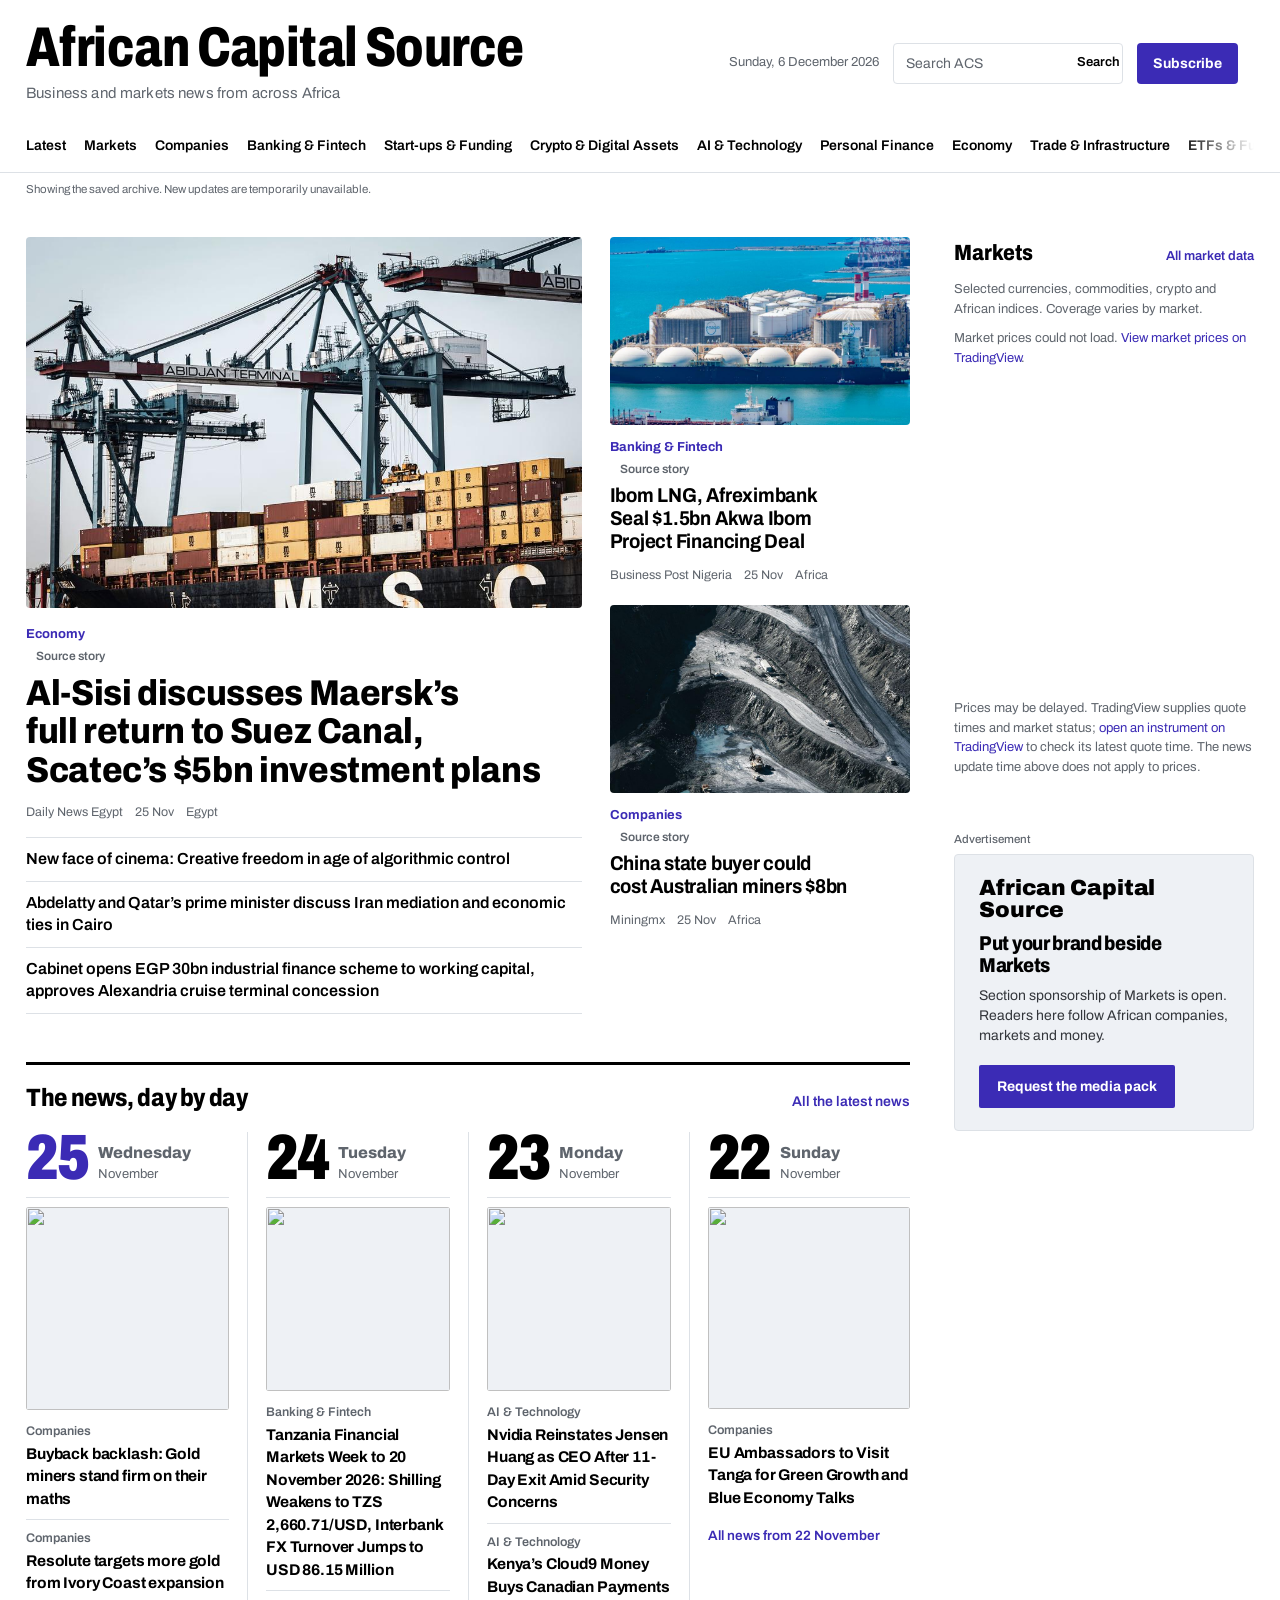
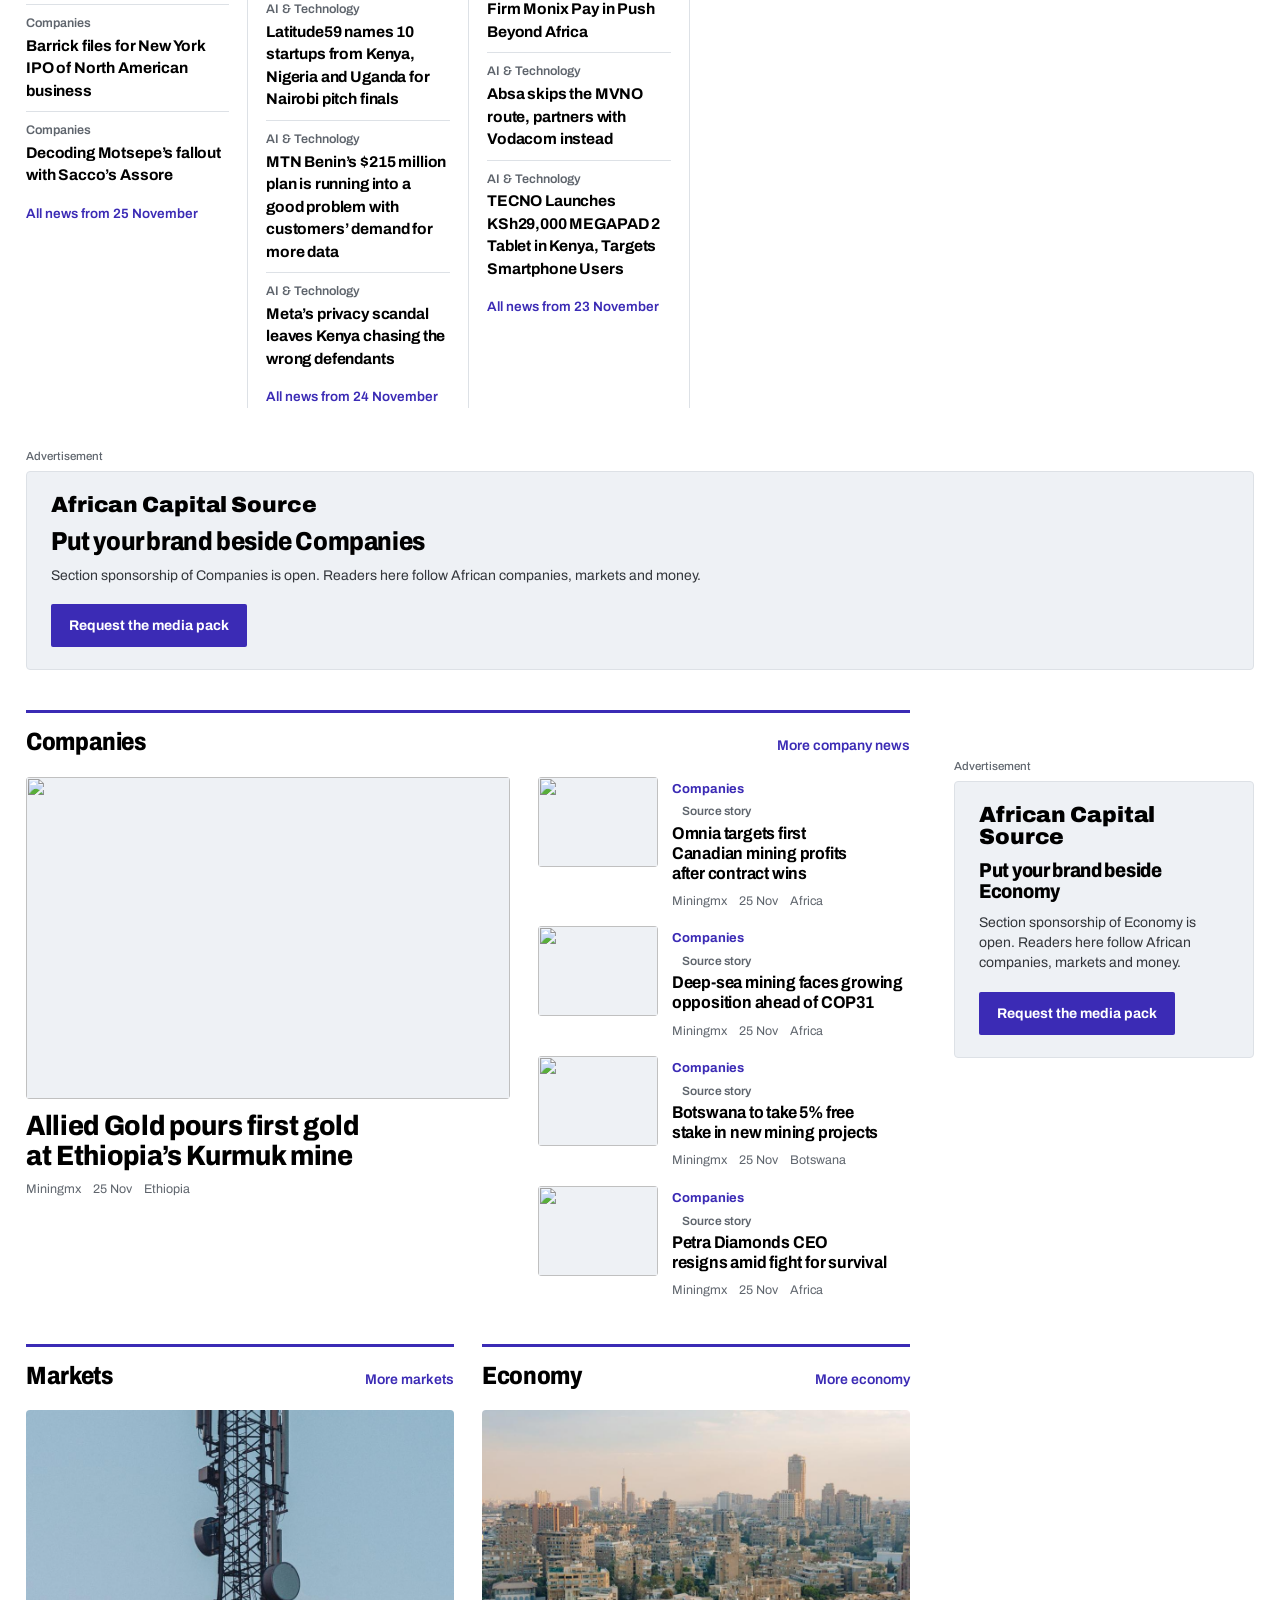
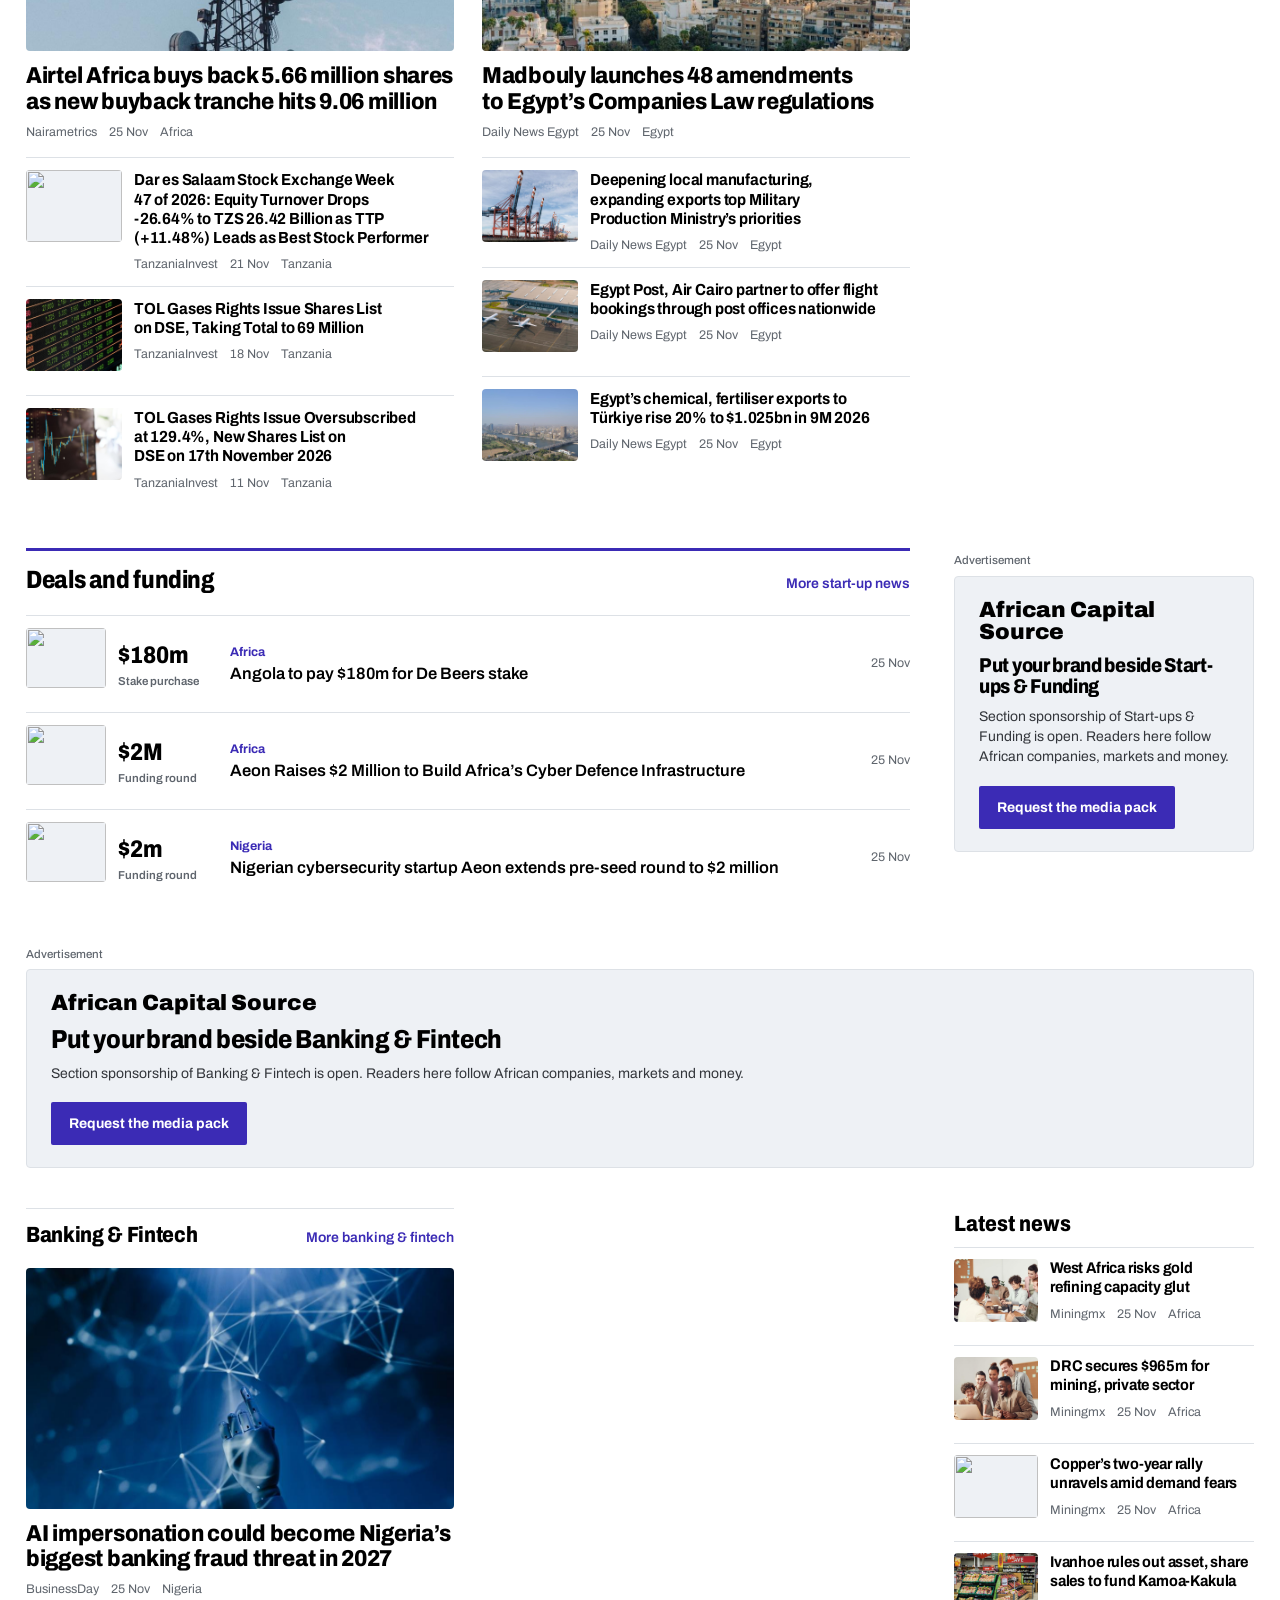
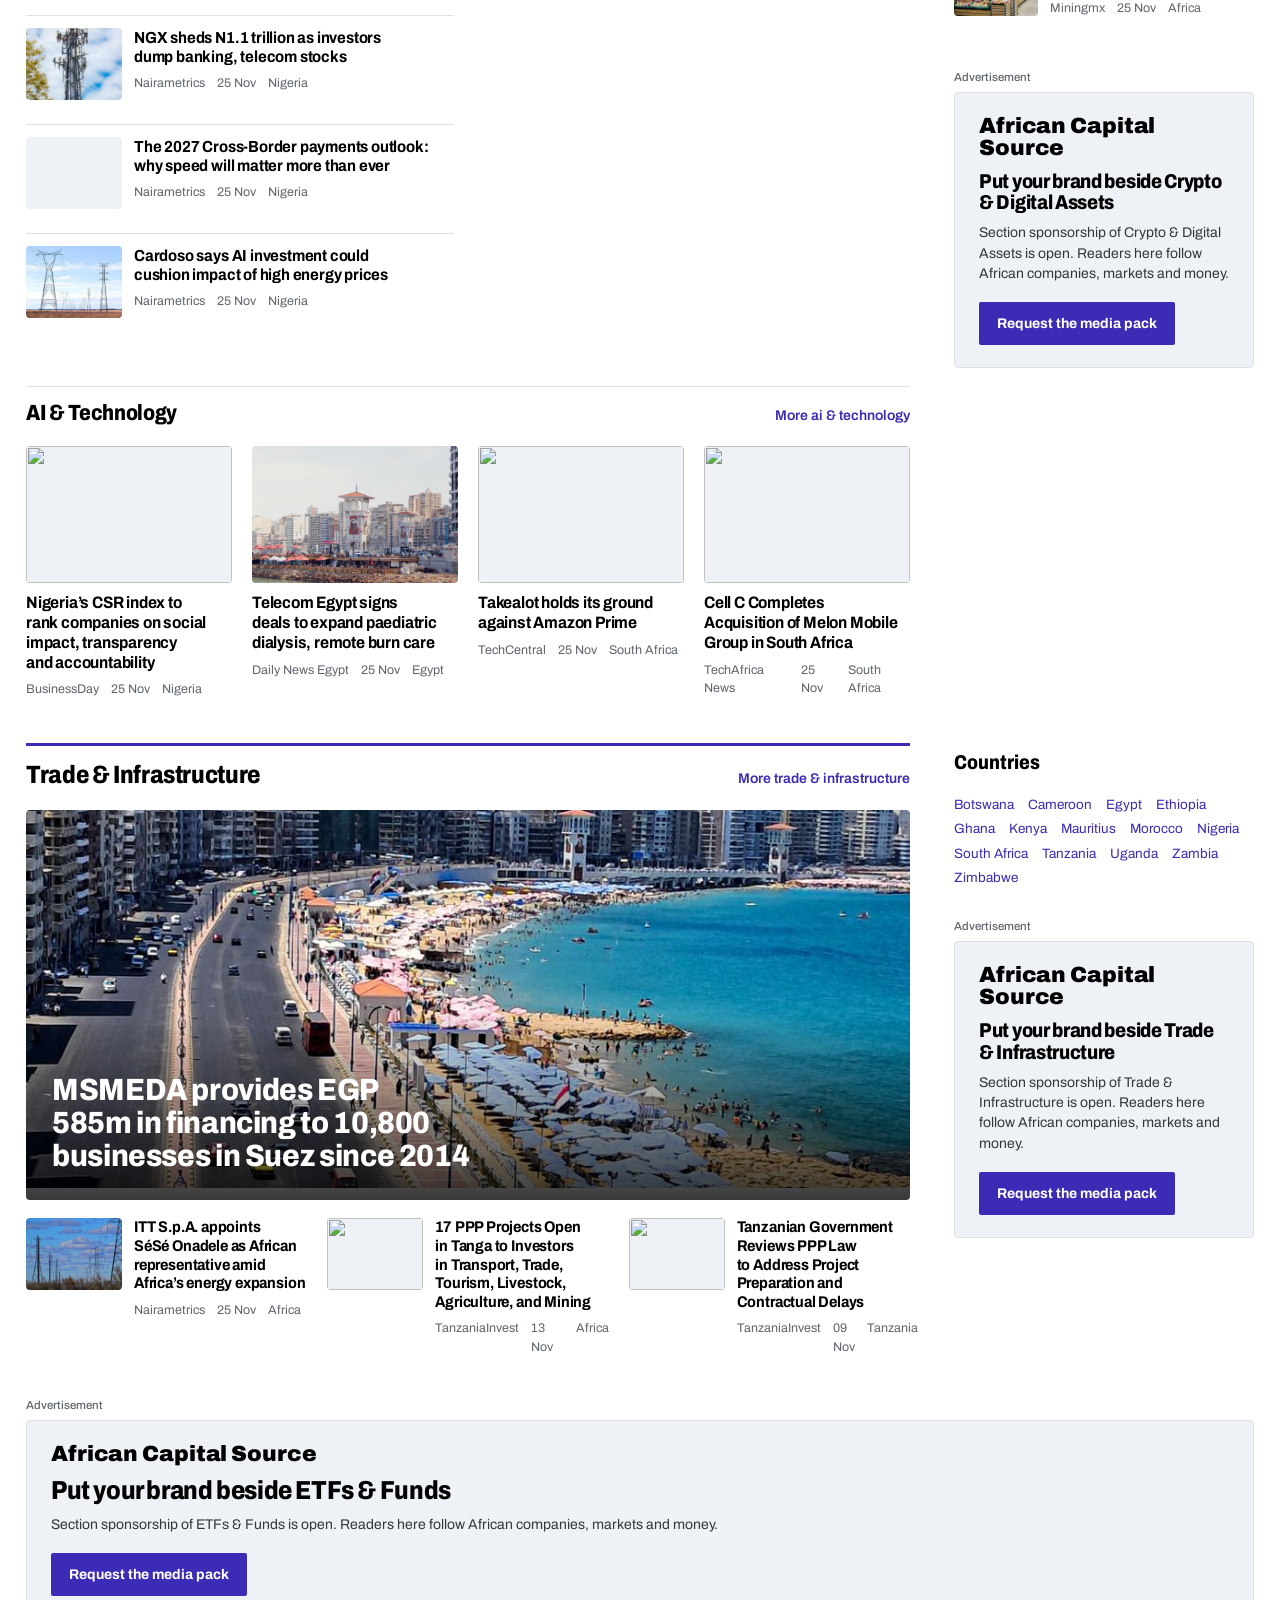
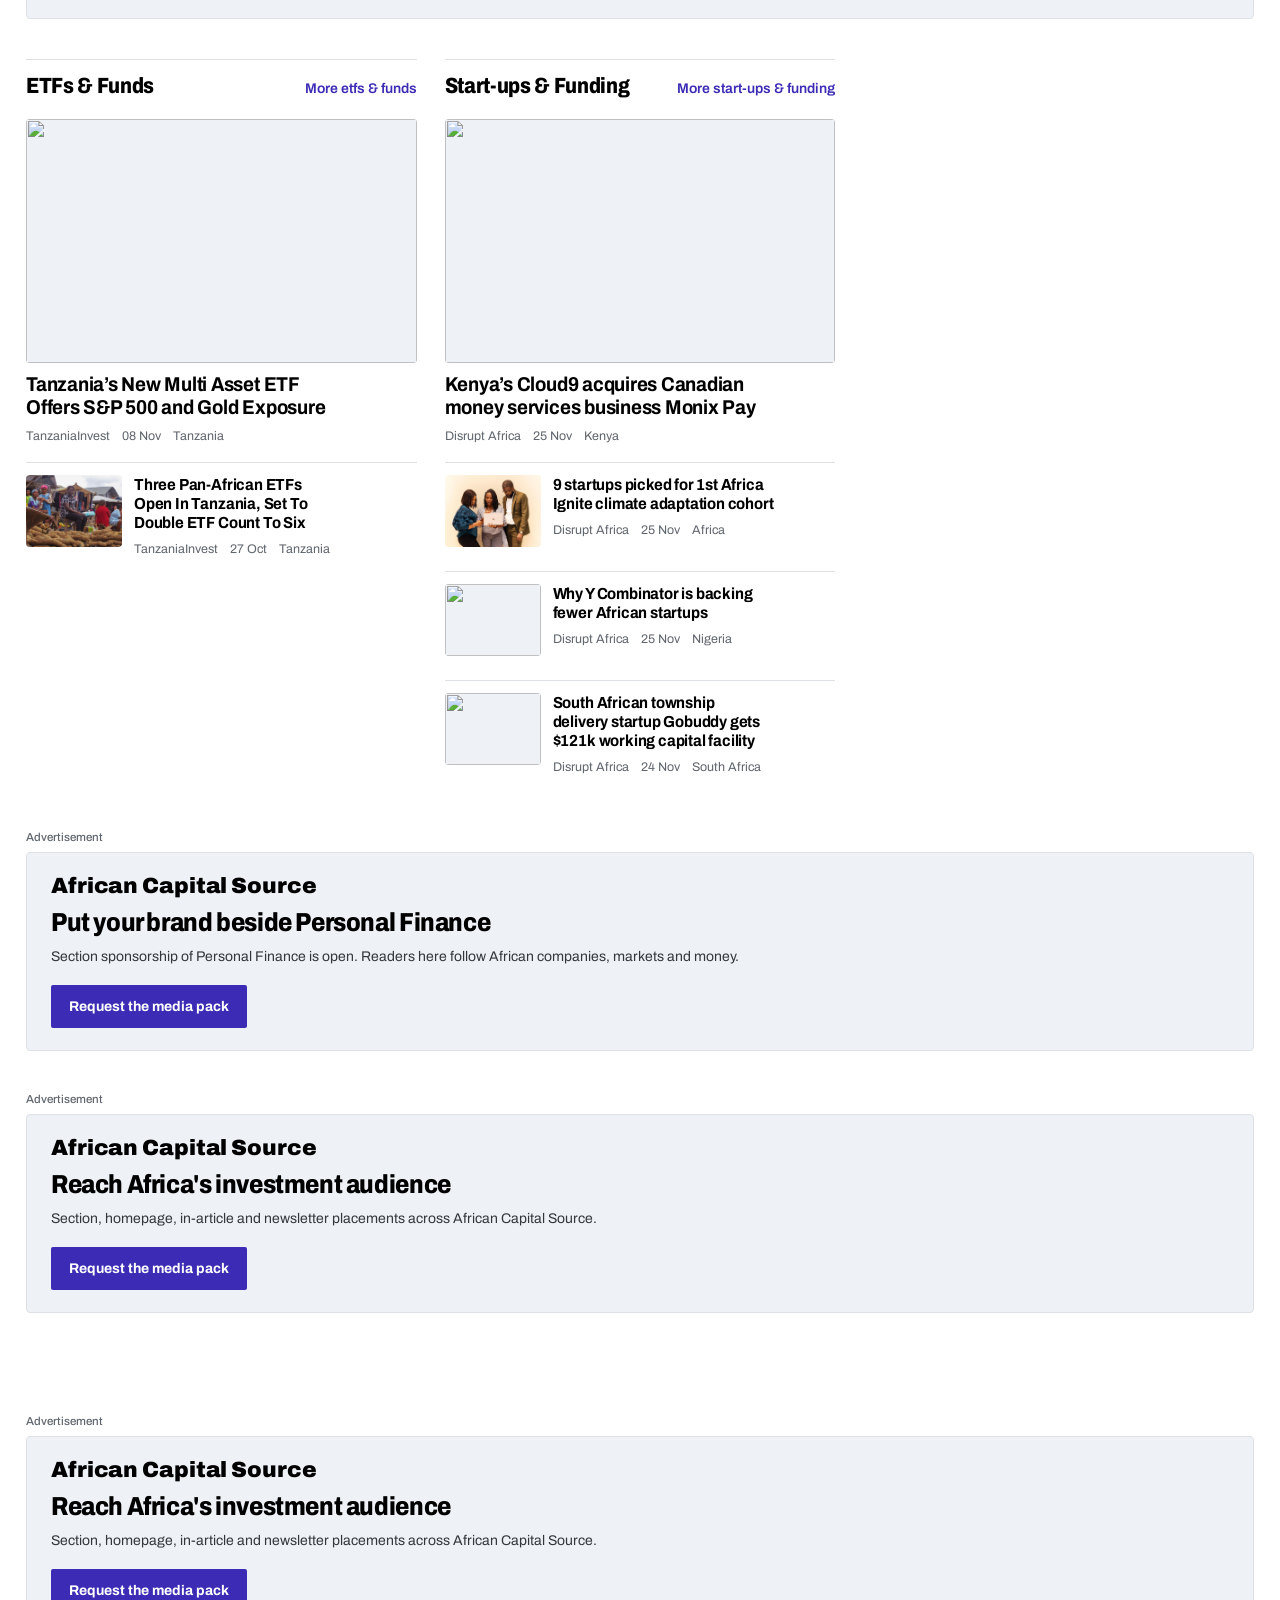
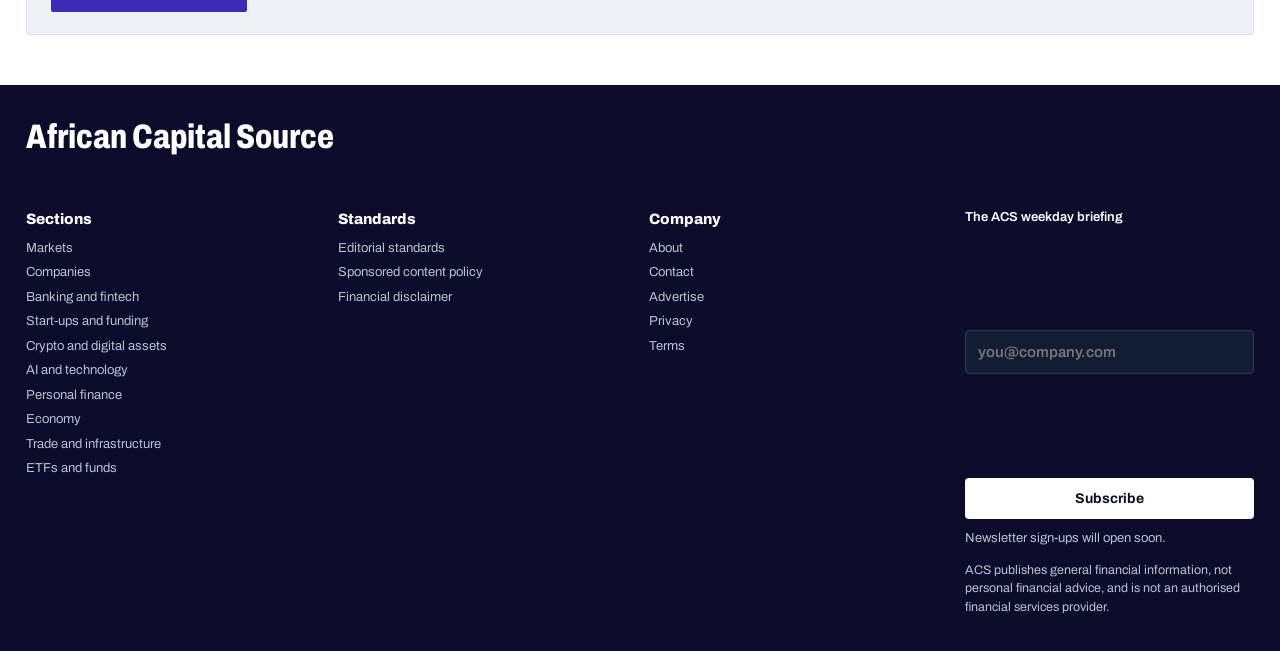
==== commit 7f45f9f5: "Stack market and article columns on smaller screens" ====
--- a/index.html
+++ b/index.html
@@ -473,6 +473,7 @@
 .acs-market-widget .fine{font-size:13px;line-height:1.5;margin:10px 0}
 .acs-market-widget a{color:var(--link)}
 .acs-market-widget iframe{max-width:100%}
+@media(max-width:960px){#main>.grid{grid-template-columns:minmax(0,1fr)}#main>.grid>.rail{min-width:0;width:100%}}
 .mkp .head{display:flex;align-items:baseline;justify-content:space-between}
 .mkp .head a{font-size:13px;font-weight:600;color:var(--link)}
 .lst h2{font-family:var(--f-head);font-size:22px;font-weight:800;font-stretch:85%;font-variation-settings:"wdth" 85;margin-bottom:6px}
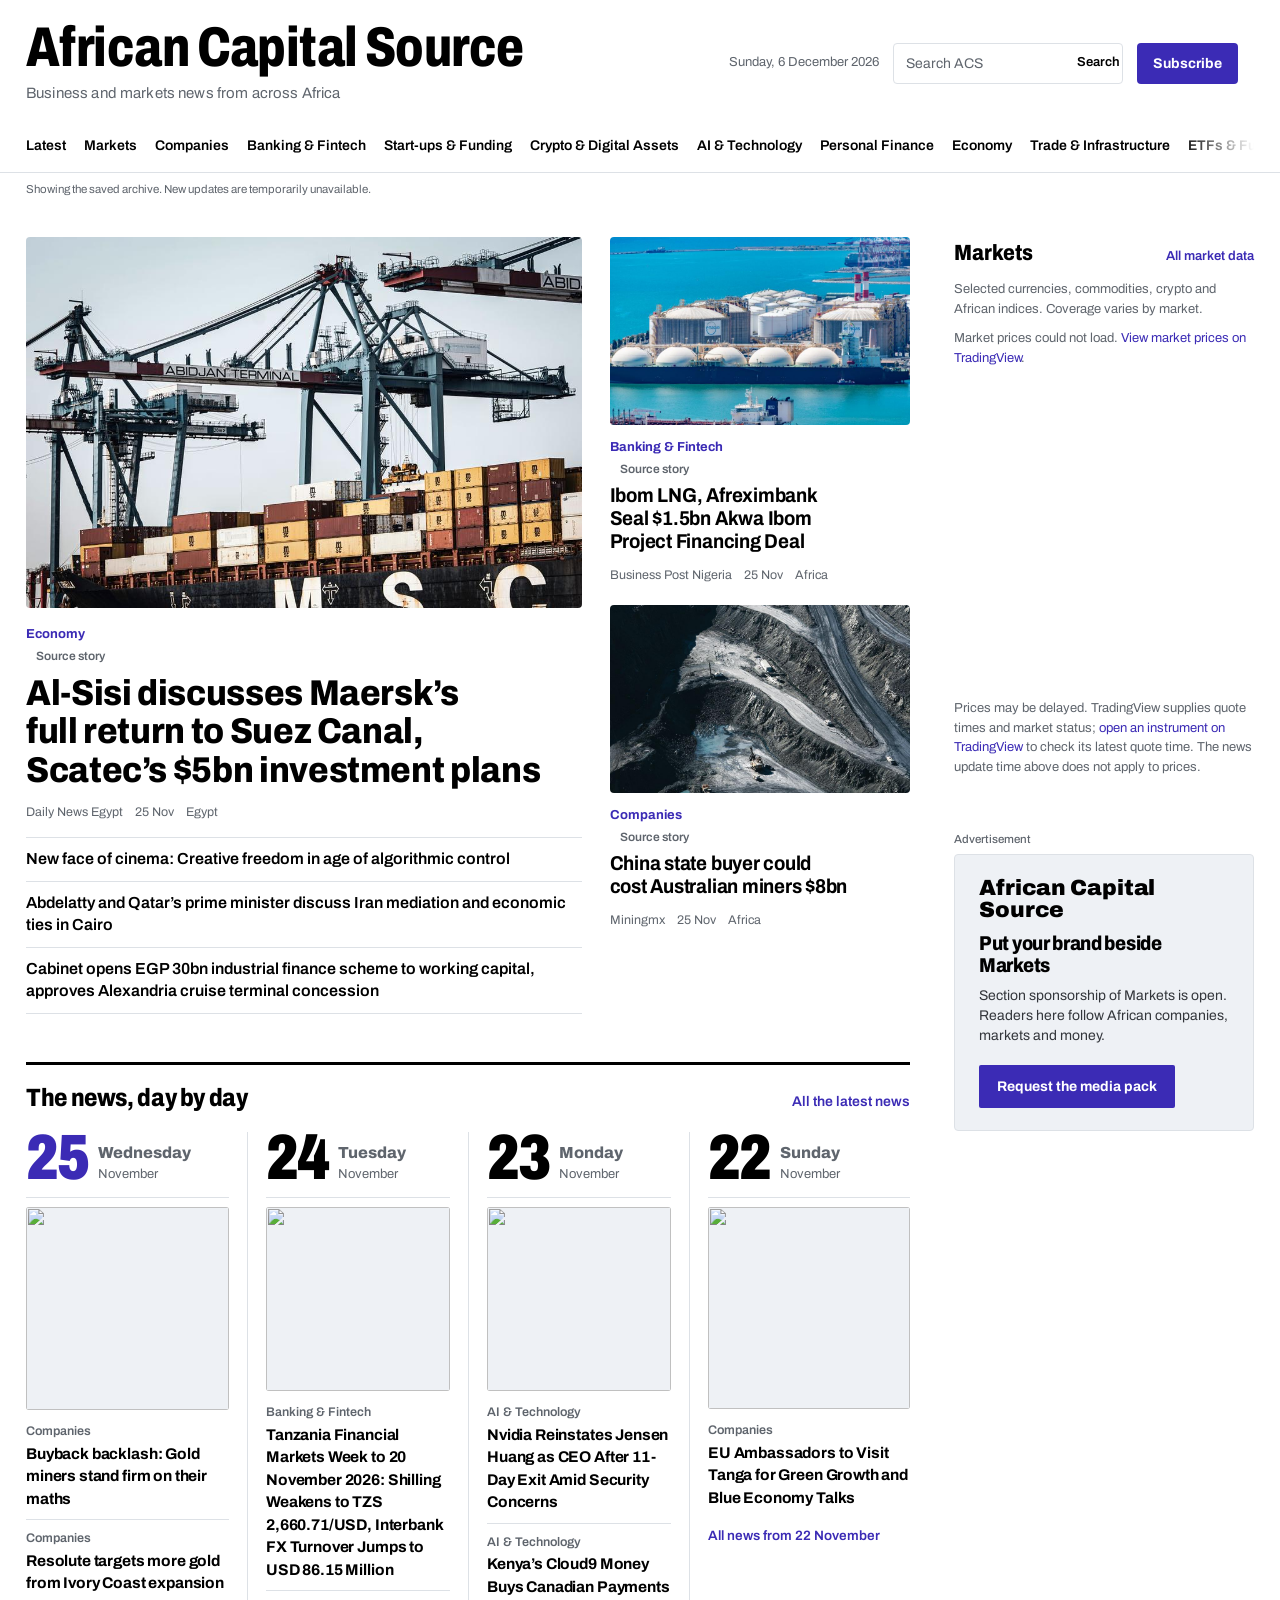
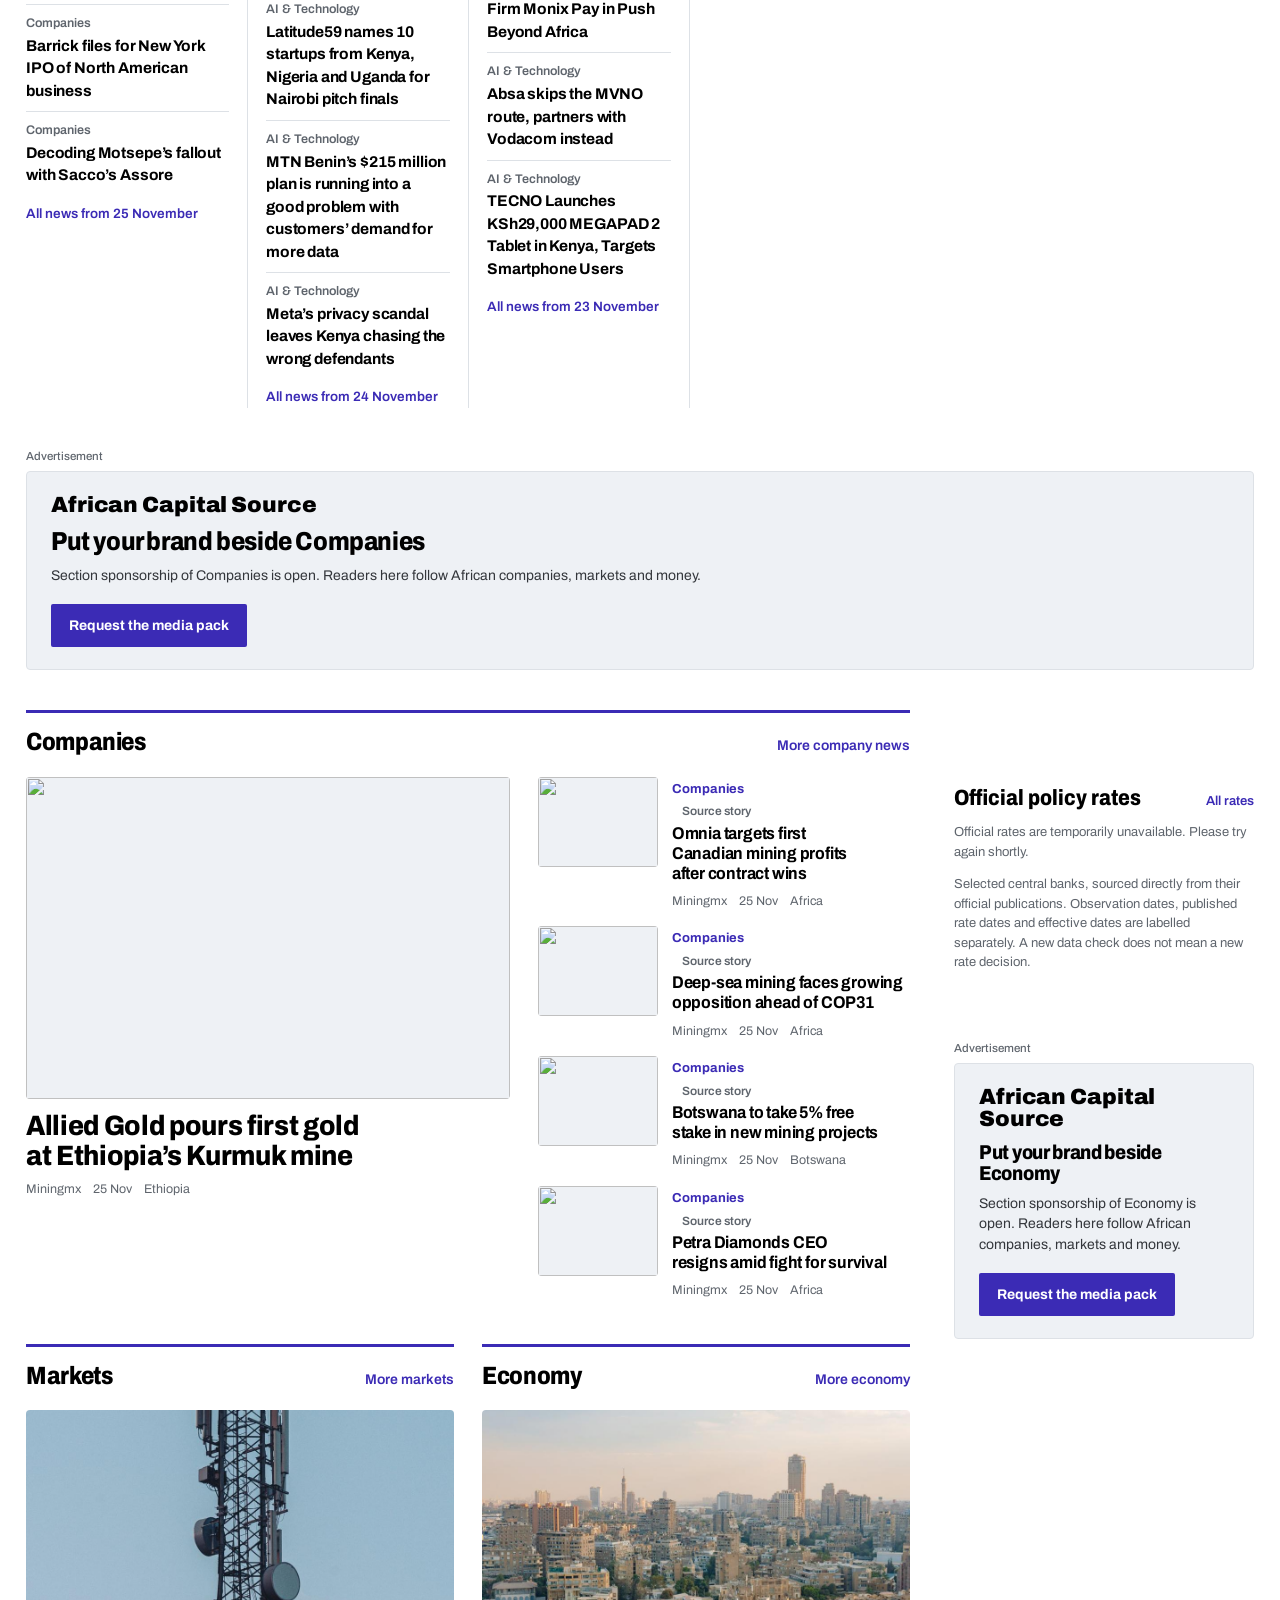
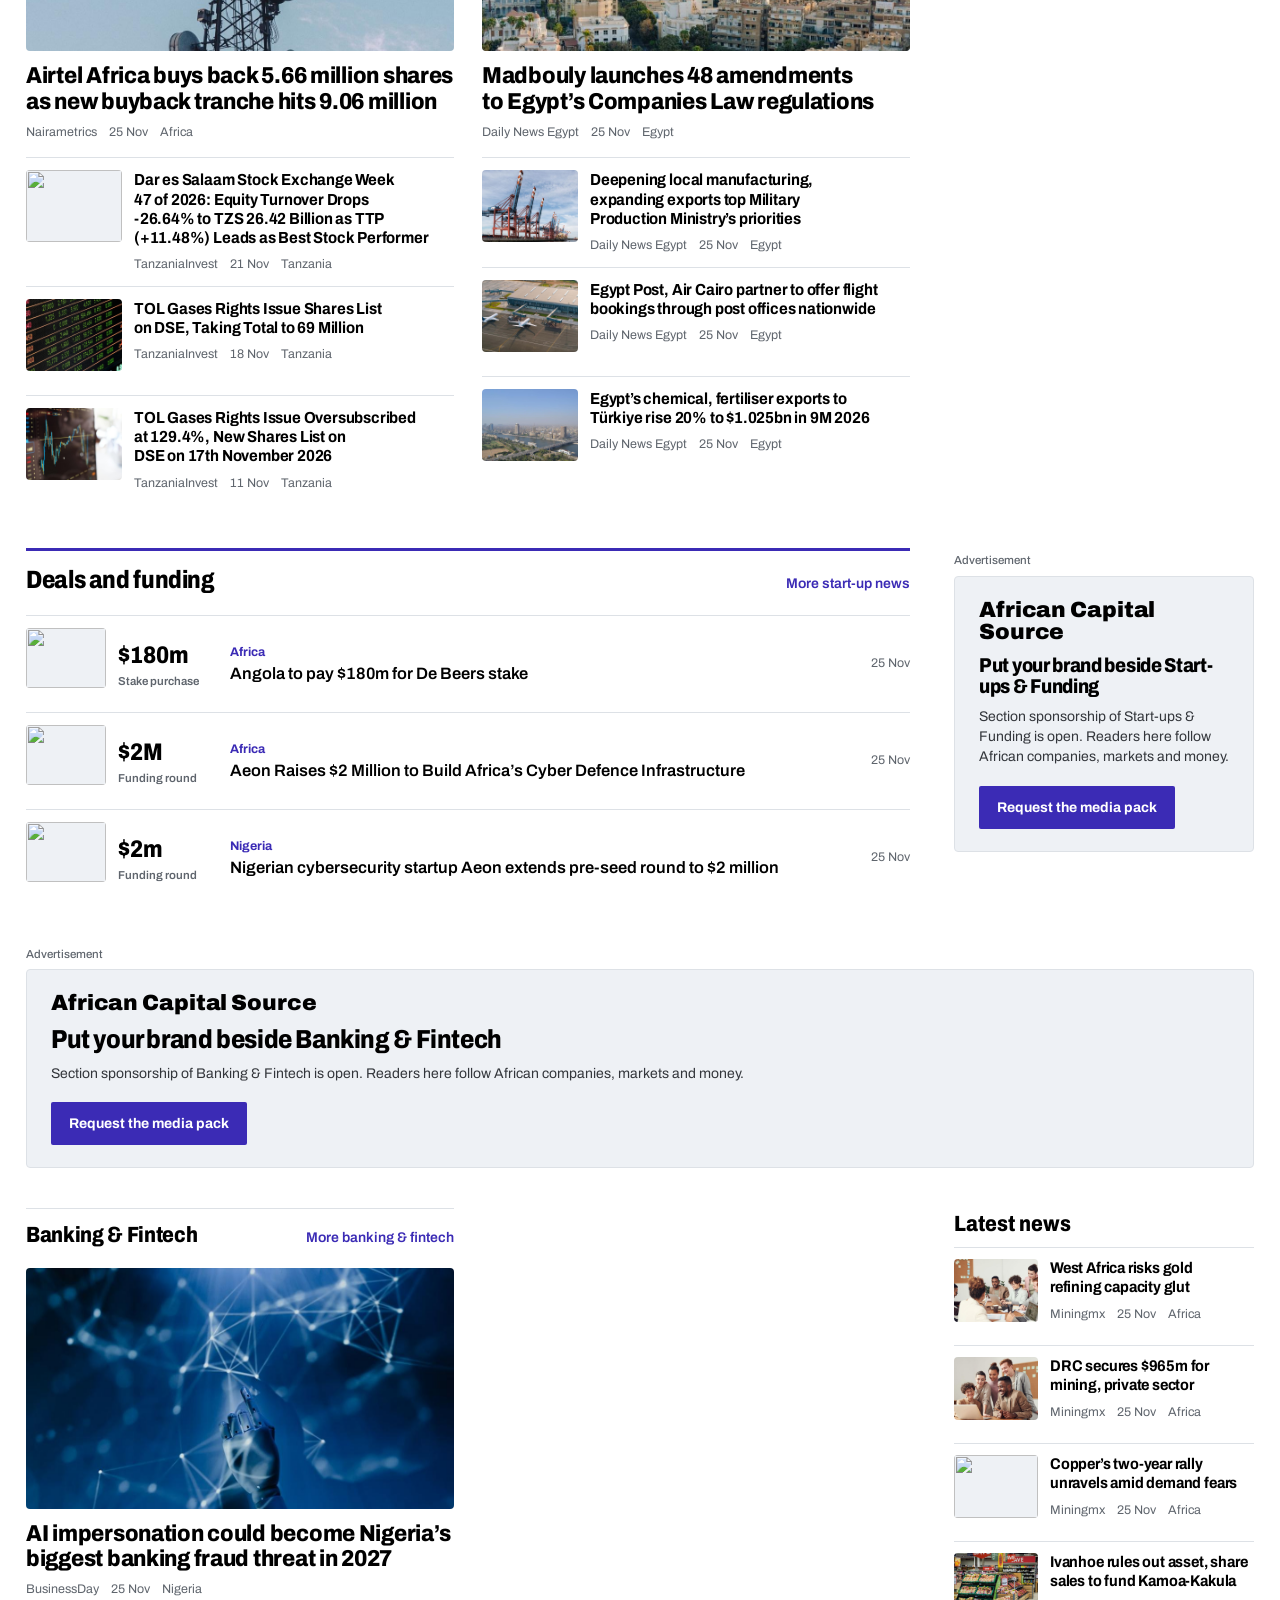
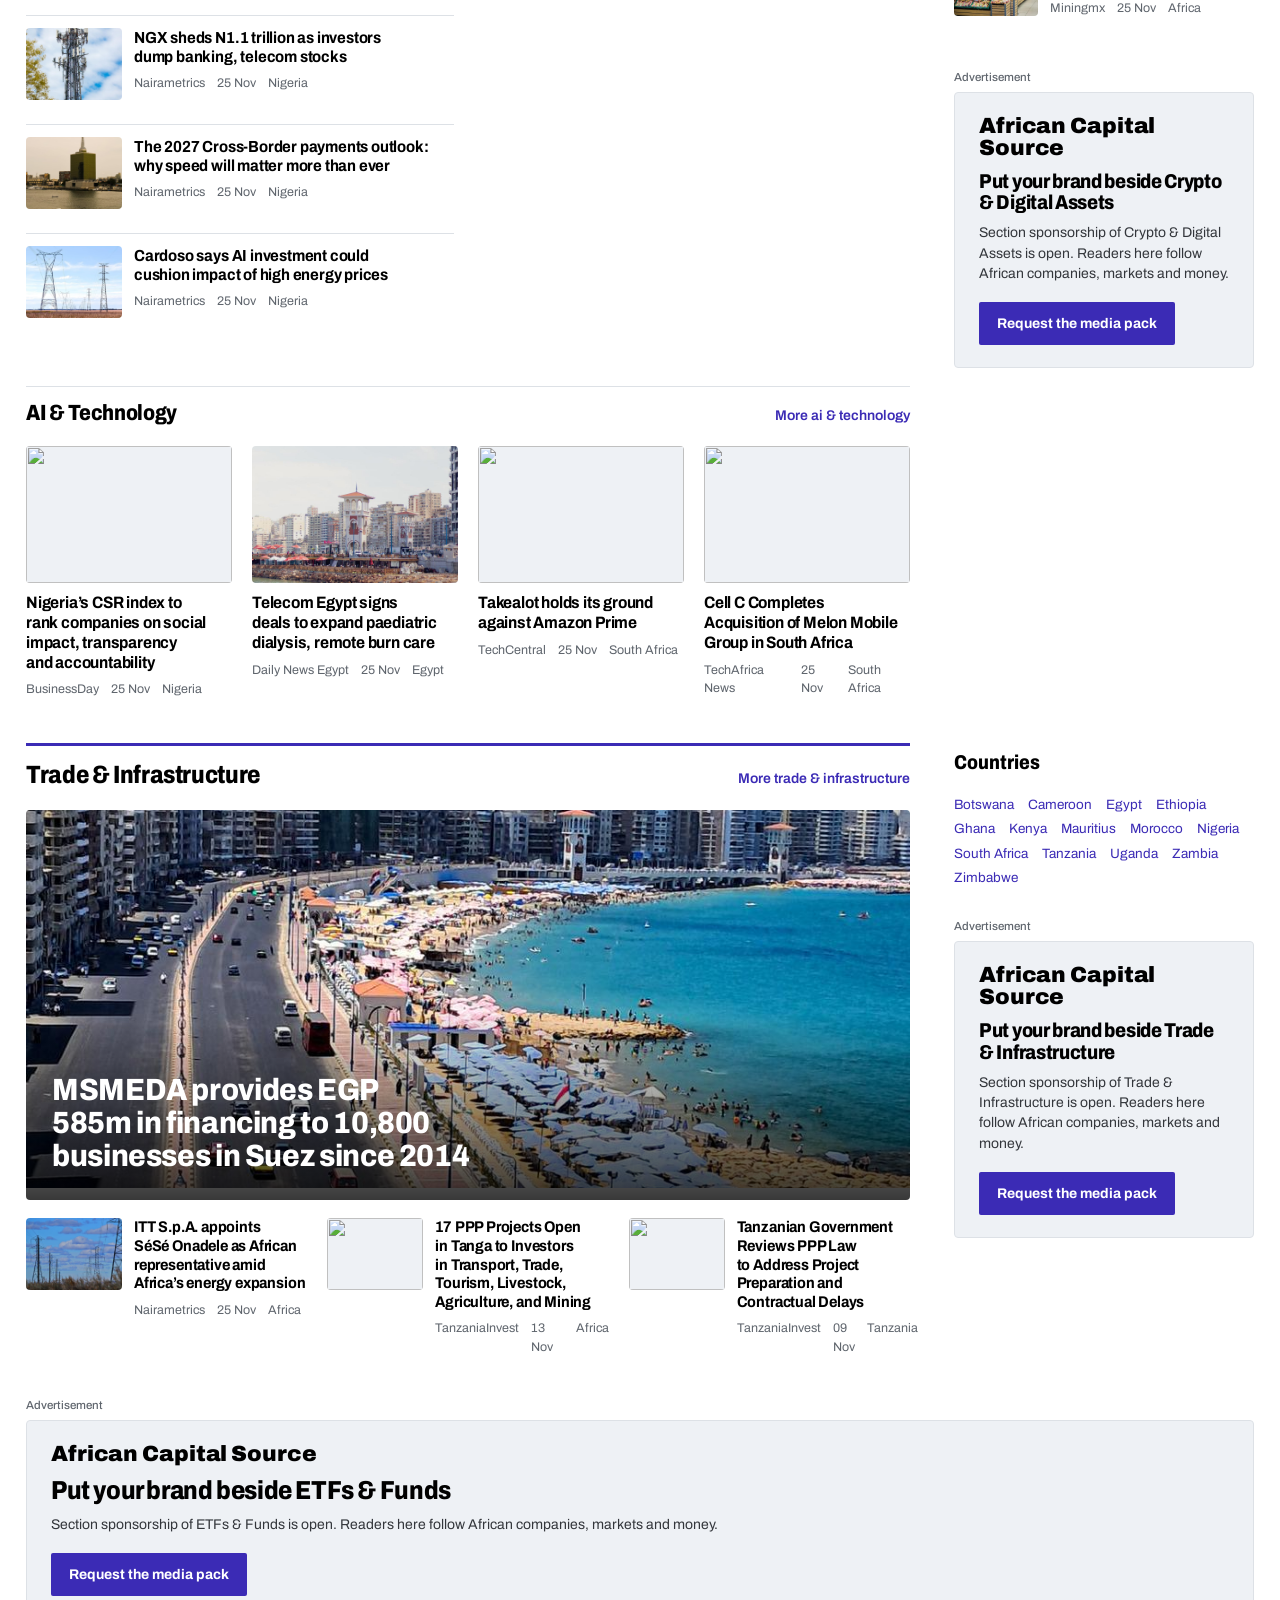
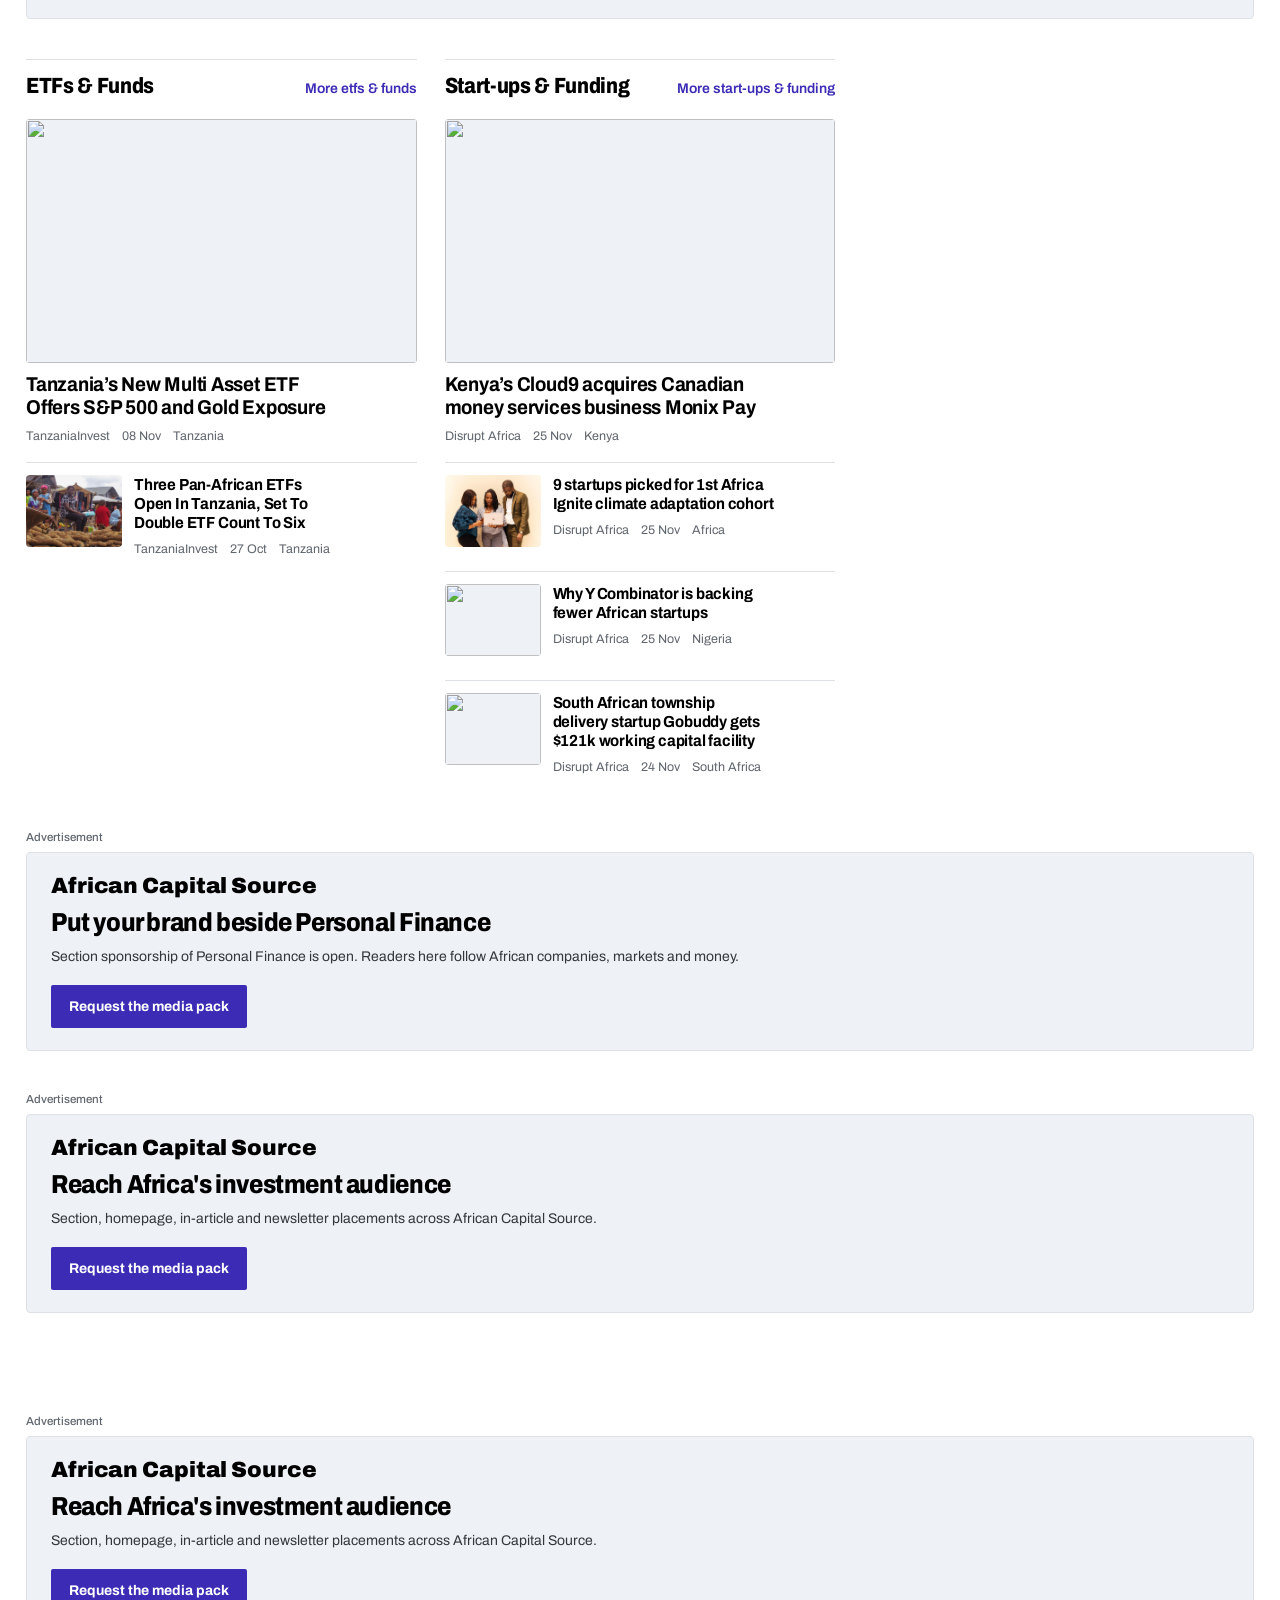
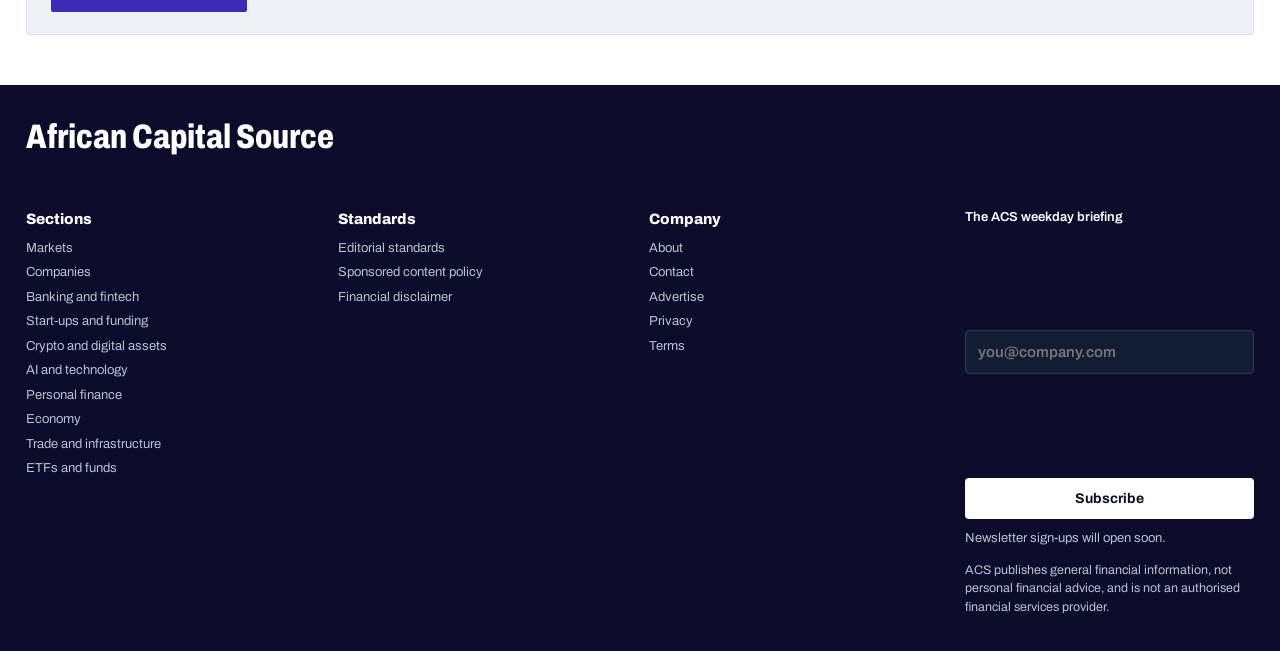
==== commit aa248bb1: "Display official policy rates and source dates" ====
--- a/index.html
+++ b/index.html
@@ -473,6 +473,7 @@
 .acs-market-widget .fine{font-size:13px;line-height:1.5;margin:10px 0}
 .acs-market-widget a{color:var(--link)}
 .acs-market-widget iframe{max-width:100%}
+.policy-panel td{vertical-align:top}.policy-panel td small{display:block;font-size:12px;line-height:1.5;margin-top:3px}.policy-panel .fine{font-size:13px;line-height:1.5}.policy-panel a{color:var(--link)}
 @media(max-width:960px){#main>.grid{grid-template-columns:minmax(0,1fr)}#main>.grid>.rail{min-width:0;width:100%}}
 .mkp .head{display:flex;align-items:baseline;justify-content:space-between}
 .mkp .head a{font-size:13px;font-weight:600;color:var(--link)}
@@ -964,12 +965,8 @@
 }
 
 function moveOf(r){const bp=Math.round((r.value-r.prev)*100);return{bp,cls:bp>0?"mv-up":bp<0?"mv-down":"mv-flat",short:bp>0?`+${bp}bp`:bp<0?`${bp}bp`:"hold",long:bp>0?`Hike, +${bp} bp`:bp<0?`Cut, ${bp} bp`:"Unchanged"}}
-function ratesTable(full){
-  if(!RATES.length) return "";
-  const list=[...RATES].sort((a,b)=>a.country.localeCompare(b.country));
-  if(!full) return `<section class="mod"><div class="colh">Policy rates <span>last decision</span></div><div class="tbl"><table><tbody>${list.map(r=>{const m=moveOf(r);return `<tr><td><a href="#a-${esc(r.article)}"><strong>${esc(r.country)}</strong></a><div class="src-meta">${esc(r.bank)}, ${fmtS(r.date)}</div></td><td class="r num">${r.value.toFixed(2)}%</td><td class="r num ${m.cls}">${m.short}</td></tr>`}).join("")}</tbody></table></div><p class="fine">Not live data. Each rate changes only when ACS reports a new decision.</p></section>`;
-  return `<section class="mod" style="margin-top:22px"><div class="colh">African policy rates <span>as at each decision date</span></div><div class="tbl"><table><thead><tr><th>Country</th><th>Rate</th><th class="r">Level</th><th class="r">Last move</th><th class="r">Decided</th></tr></thead><tbody>${list.map(r=>{const m=moveOf(r);return `<tr><td><a href="#a-${esc(r.article)}"><strong>${esc(r.country)}</strong></a><div class="src-meta">${esc(r.bank)}</div></td><td>${esc(r.instrument)}</td><td class="r num">${r.value.toFixed(2)}%</td><td class="r num ${m.cls}">${m.long}</td><td class="r num">${fmtS(r.date)}</td></tr>`}).join("")}</tbody></table></div><p class="fine">Not live data. Source: central bank decisions as reported in the linked ACS articles.</p></section>`;
-}
+function ratesTable(full){return policyRatePanel(full)}
+
 function archiveMod(){
   const c={}; ARTICLES.forEach(a=>{const m=(a.kind==="syndicated"?newsDate(a):(a.eventDate||a.acsDate||"")).slice(0,7); if(m>="2022-02") c[m]=(c[m]||0)+1});
   const ms=Object.keys(c).sort().reverse(); if(!ms.length) return "";
@@ -1349,7 +1346,7 @@
    <table><tbody>${rows}</tbody></table><p class="fine">${note}</p></section>`;
 }
 function renderMkt(){document.querySelectorAll("[data-mkp]").forEach(el=>{el.innerHTML=mkPanel()})}
-function ratesBox(){return RATES.length?`<section class="mkp"><div class="head"><h2>Policy rates</h2><a href="#cat-economy">Economy news</a></div><table><tbody>${[...RATES].sort((a,b)=>a.country.localeCompare(b.country)).map(r=>{const m=moveOf(r);return `<tr><td><a href="#a-${esc(r.article)}">${esc(r.country)}</a><small>${esc(r.bank)}</small></td><td class="v num">${r.value.toFixed(2)}%</td><td class="r num">${m.bp>0?"hike":m.bp<0?"cut":"held"}</td></tr>`}).join("")}</tbody></table><p class="fine">Each rate changes only when ACS reports a new decision.</p></section>`:""}
+function ratesBox(){return policyRatePanel(false)}
 function lstBox(title,list){return list.length?`<section class="lst"><h2>${title}</h2>${list.map(a=>`<article>${pic(a)}<div style="min-width:0">${hd(a,"h3")}${whenL(a)}</div></article>`).join("")}</section>`:""}
 function ad3(slot,f,pref){return `<div class="ad3" data-s="${slot}" data-f="${f}" data-pref="${pref}"></div>`}
 const RECENT=a=>!a.historical&&a.acsDate>=new Date(Date.now()-30*864e5).toISOString().slice(0,10);
@@ -1541,6 +1538,40 @@
   const t=ARTICLES.find(x=>"a-"+x.id===h); document.title=t?`${HL(t)}, African Capital Source`:"African Capital Source";
 }
 
+/* Official policy-rate records are collected separately from news and quotes. */
+let POLICY_RATES=[], POLICY_LOADED=false, POLICY_FAILED=false;
+function policyStamp(value){
+  return Number.isFinite(Date.parse(value))?new Date(value).toLocaleString("en-ZA",{timeZone:"Africa/Johannesburg",dateStyle:"medium",timeStyle:"short"})+" SAST":"Not yet verified";
+}
+function policyRatePanel(full=false){
+  const rows=POLICY_RATES.map(r=>{
+    const stale=POLICY_FAILED||r.status!=="ok"||Date.now()-Date.parse(r.lastSuccess)>48*3600000||Date.now()-Date.parse(r.date)>r.maxAgeDays*86400000;
+    const hasRate=Number.isFinite(r.value);
+    return `<tr><td><strong>${esc(r.country)}</strong><small><a href="${esc(r.sourceUrl)}" target="_blank" rel="noopener noreferrer">${esc(r.bank)}</a></small><small>${esc(r.instrument)}</small><small>${esc(r.dateLabel)}: ${r.date?new Date(r.date+"T12:00:00Z").toLocaleDateString("en-ZA",{day:"numeric",month:"short",year:"numeric",timeZone:"UTC"}):"Unavailable"}</small><small>Last verified: ${esc(policyStamp(r.lastSuccess))}</small>${stale?'<small style="color:#9e1b1f">'+(hasRate?'Update delayed; showing the last verified record.':'Rate unavailable; check the bank source.')+'</small>':""}</td><td class="v num">${hasRate?r.value.toFixed(2)+"%":"—"}</td></tr>`;
+  }).join("");
+  return `<section class="mkp policy-panel" aria-label="Official policy rates" style="margin:24px 0"><div class="head"><h2>Official policy rates</h2>${full?"":'<a href="#cat-markets">All rates</a>'}</div>${rows?`<table style="width:100%"><thead><tr><th style="text-align:left">Central bank</th><th style="text-align:right">Rate</th></tr></thead><tbody>${rows}</tbody></table>`:`<p class="fine" role="status">${POLICY_LOADED?"Official rates are temporarily unavailable. Please try again shortly.":"Loading official policy rates…"}</p>`}<p class="fine">Selected central banks, sourced directly from their official publications. Observation dates, published rate dates and effective dates are labelled separately. A new data check does not mean a new rate decision.</p></section>`;
+}
+async function loadPolicyRates(){
+  const controller=new AbortController();
+  const timer=setTimeout(()=>controller.abort(),15000);
+  try{
+    const response=await fetch("https://raw.githubusercontent.com/lwaziagain/Africa-Capital-Resource/acs-data/data/policy-rates.json",{signal:controller.signal,cache:"no-cache"});
+    if(!response.ok)throw new Error("Policy-rate data unavailable");
+    const data=await response.json();
+    if(!Array.isArray(data.sources)||!data.sources.length)throw new Error("Invalid policy-rate data");
+    const ids=new Set();
+    const rows=data.sources.map(r=>{
+      if(!r||!['za','ke','gh'].includes(r.id)||ids.has(r.id)||!ACSData.safeURL(r.sourceUrl))throw new Error("Invalid policy-rate source");
+      ids.add(r.id);
+      const validDate=typeof r.date==="string"&&/^\d{4}-\d{2}-\d{2}$/.test(r.date)&&Number.isFinite(Date.parse(r.date))&&Date.parse(r.date)<=Date.now();
+      const valid=Number.isFinite(r.value)&&r.value>=0&&r.value<=100&&validDate&&Number.isFinite(Date.parse(r.lastSuccess));
+      return {...r,value:valid?r.value:null,date:valid?r.date:"",lastSuccess:valid?r.lastSuccess:null,status:valid?r.status:"unavailable",maxAgeDays:r.id==="za"?10:120};
+    });
+    POLICY_RATES=rows;POLICY_FAILED=false;
+  }catch(error){POLICY_FAILED=true}
+  finally{clearTimeout(timer);POLICY_LOADED=true;route()}
+}
+
 /* TradingView owns the quotes and displays them inside its official embed. */
 function marketWidget(full=false){
   return `<section class="mkp acs-market-widget" aria-label="Market prices" style="min-width:0;margin-bottom:24px">
@@ -1639,10 +1670,11 @@
   }catch(error){LOAD_ERROR="unavailable";LOADED=true;DB=false;route()}
 }
 loadNews();
+loadPolicyRates();
 // Refresh on return to the tab, without disturbing a reader on an article page.
 let lastVisibleRefresh=Date.now();
 document.addEventListener("visibilitychange",()=>{
-  if(!document.hidden&&Date.now()-lastVisibleRefresh>5*60*1000){lastVisibleRefresh=Date.now();loadNews()}
+  if(!document.hidden&&Date.now()-lastVisibleRefresh>5*60*1000){lastVisibleRefresh=Date.now();loadNews();loadPolicyRates()}
 });
 
 </script>
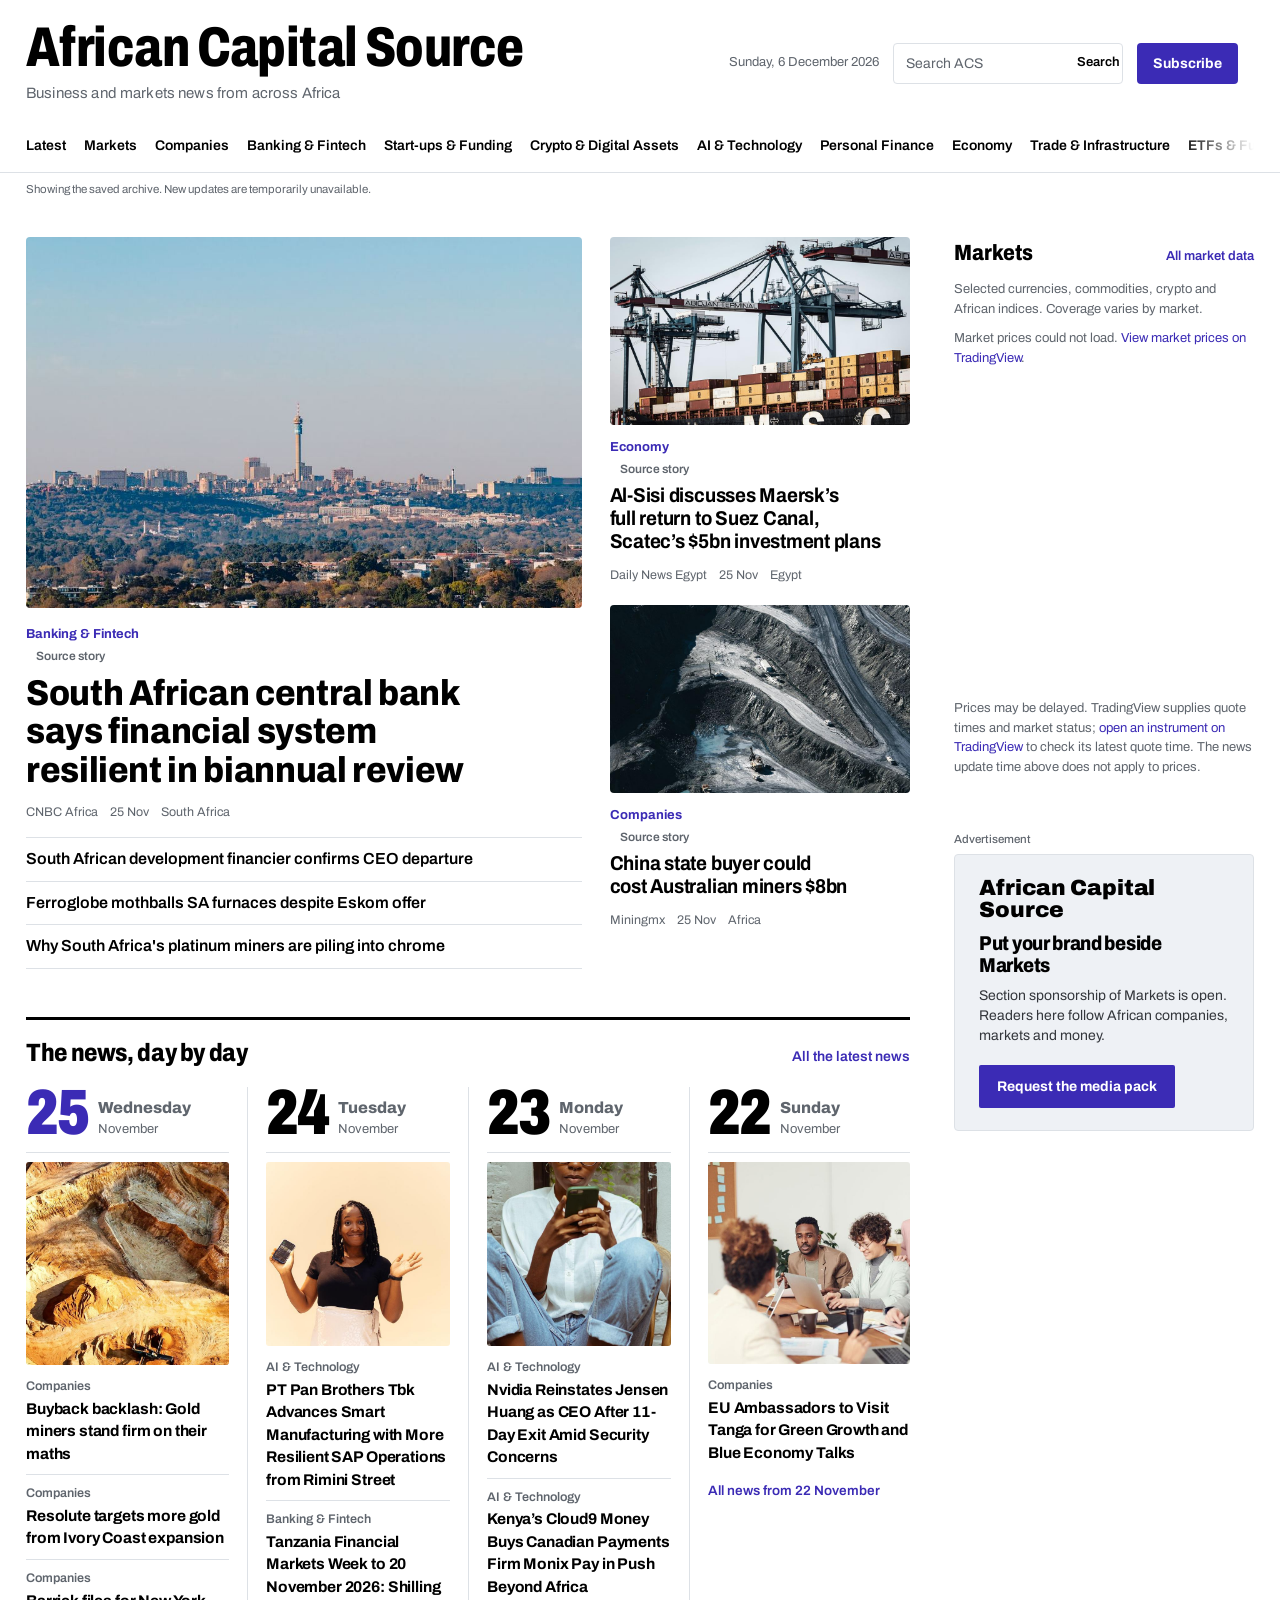
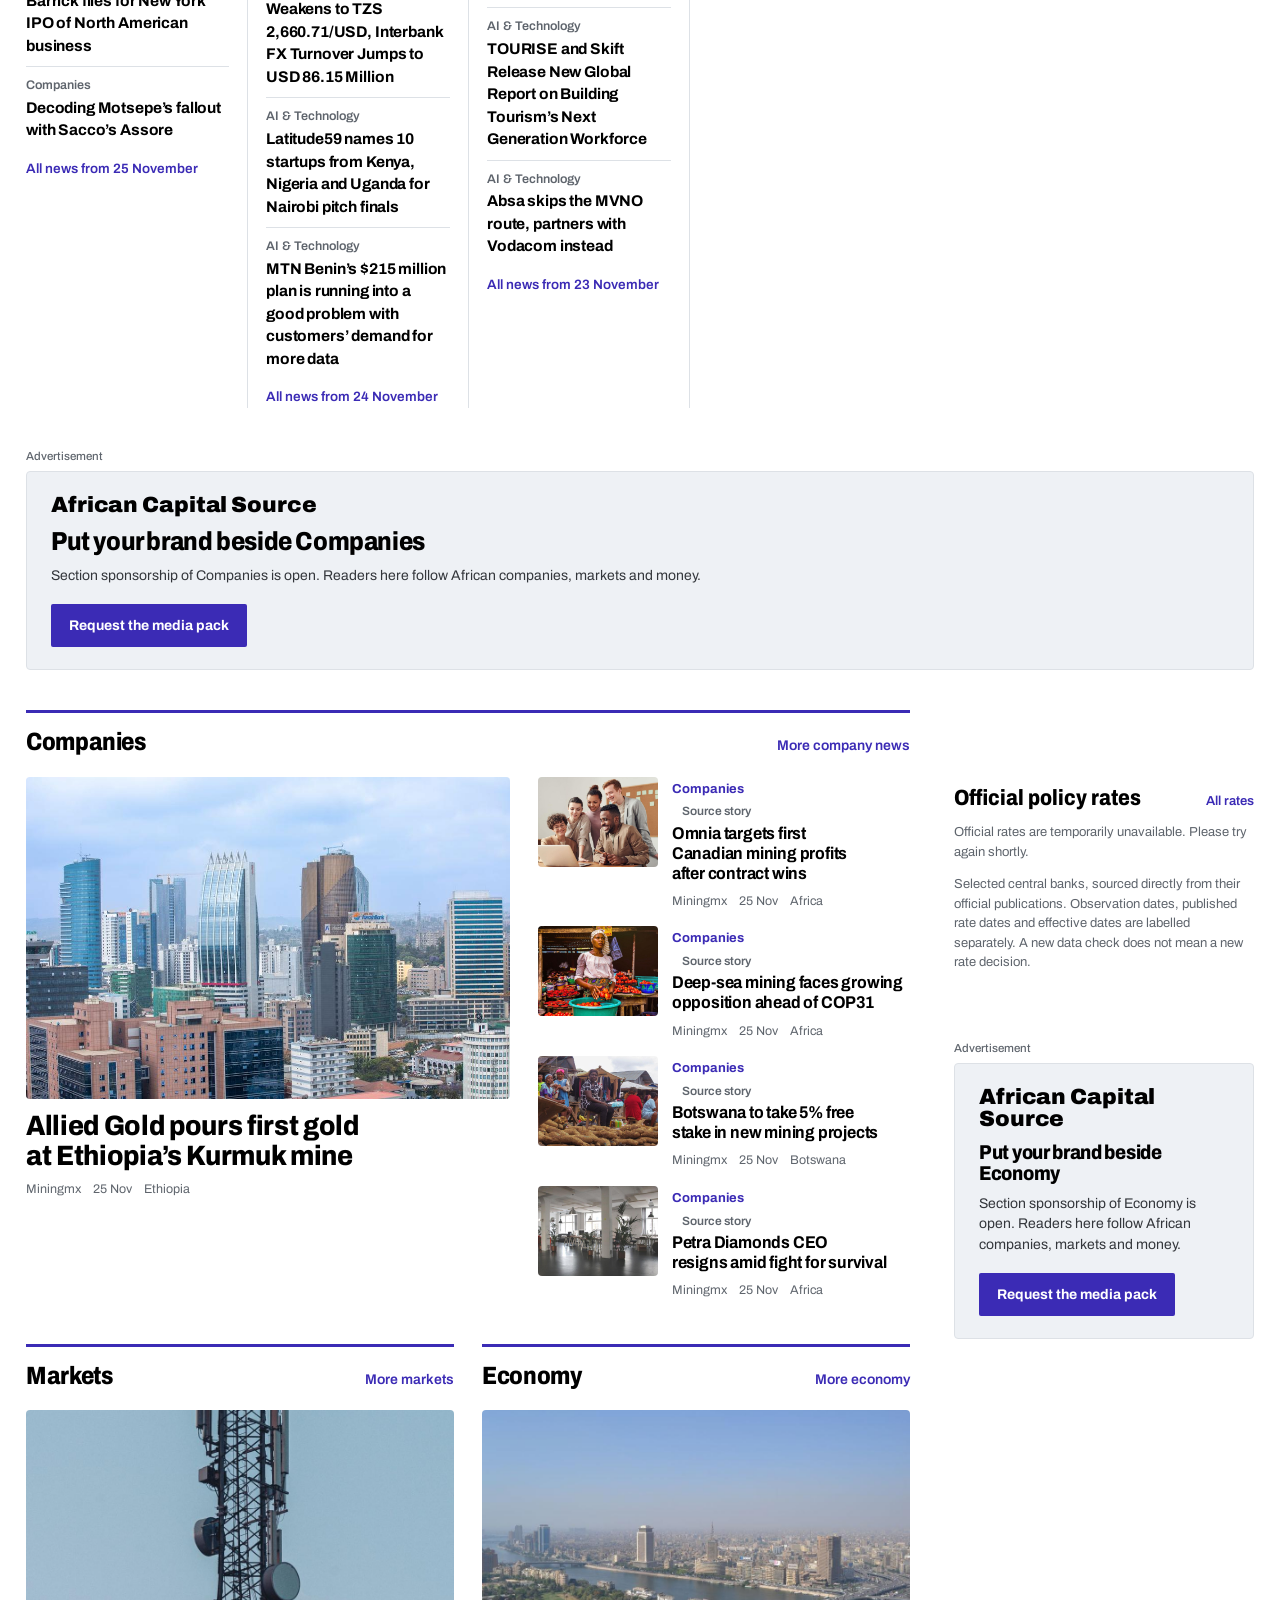
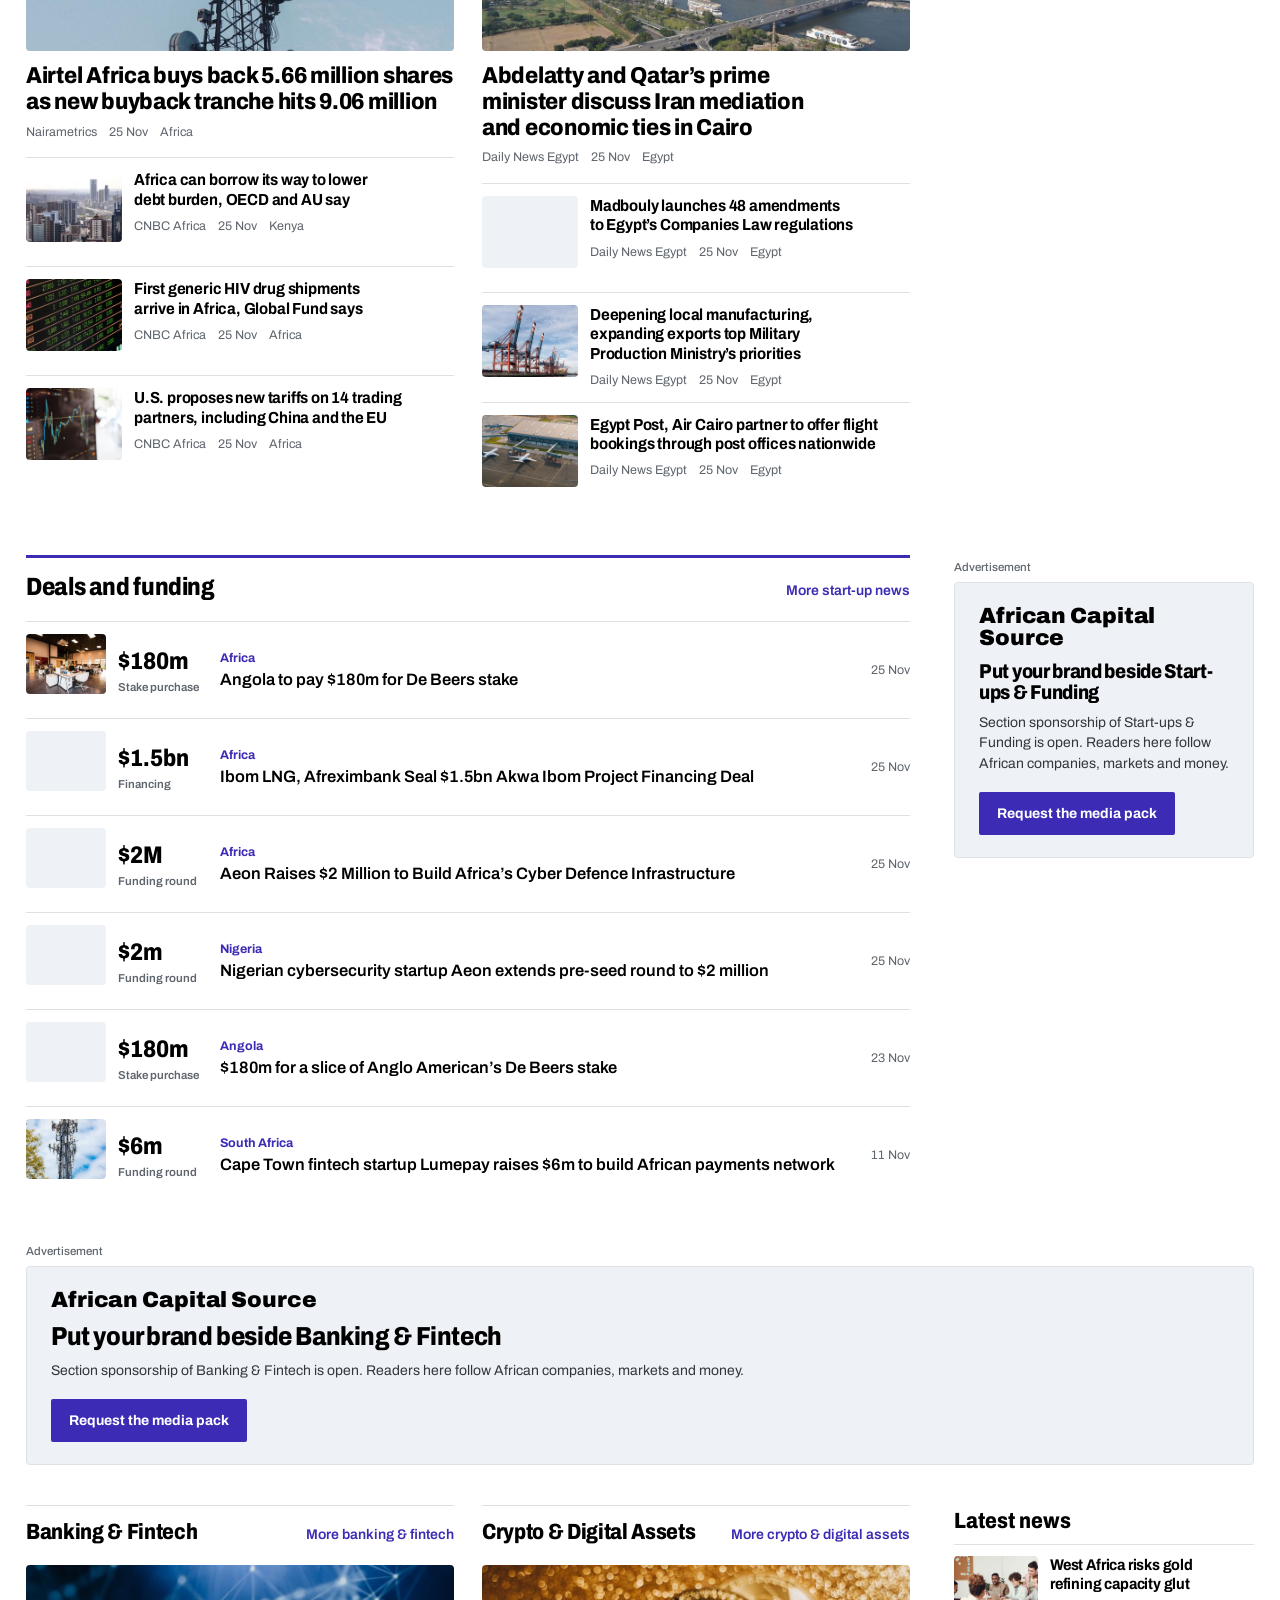
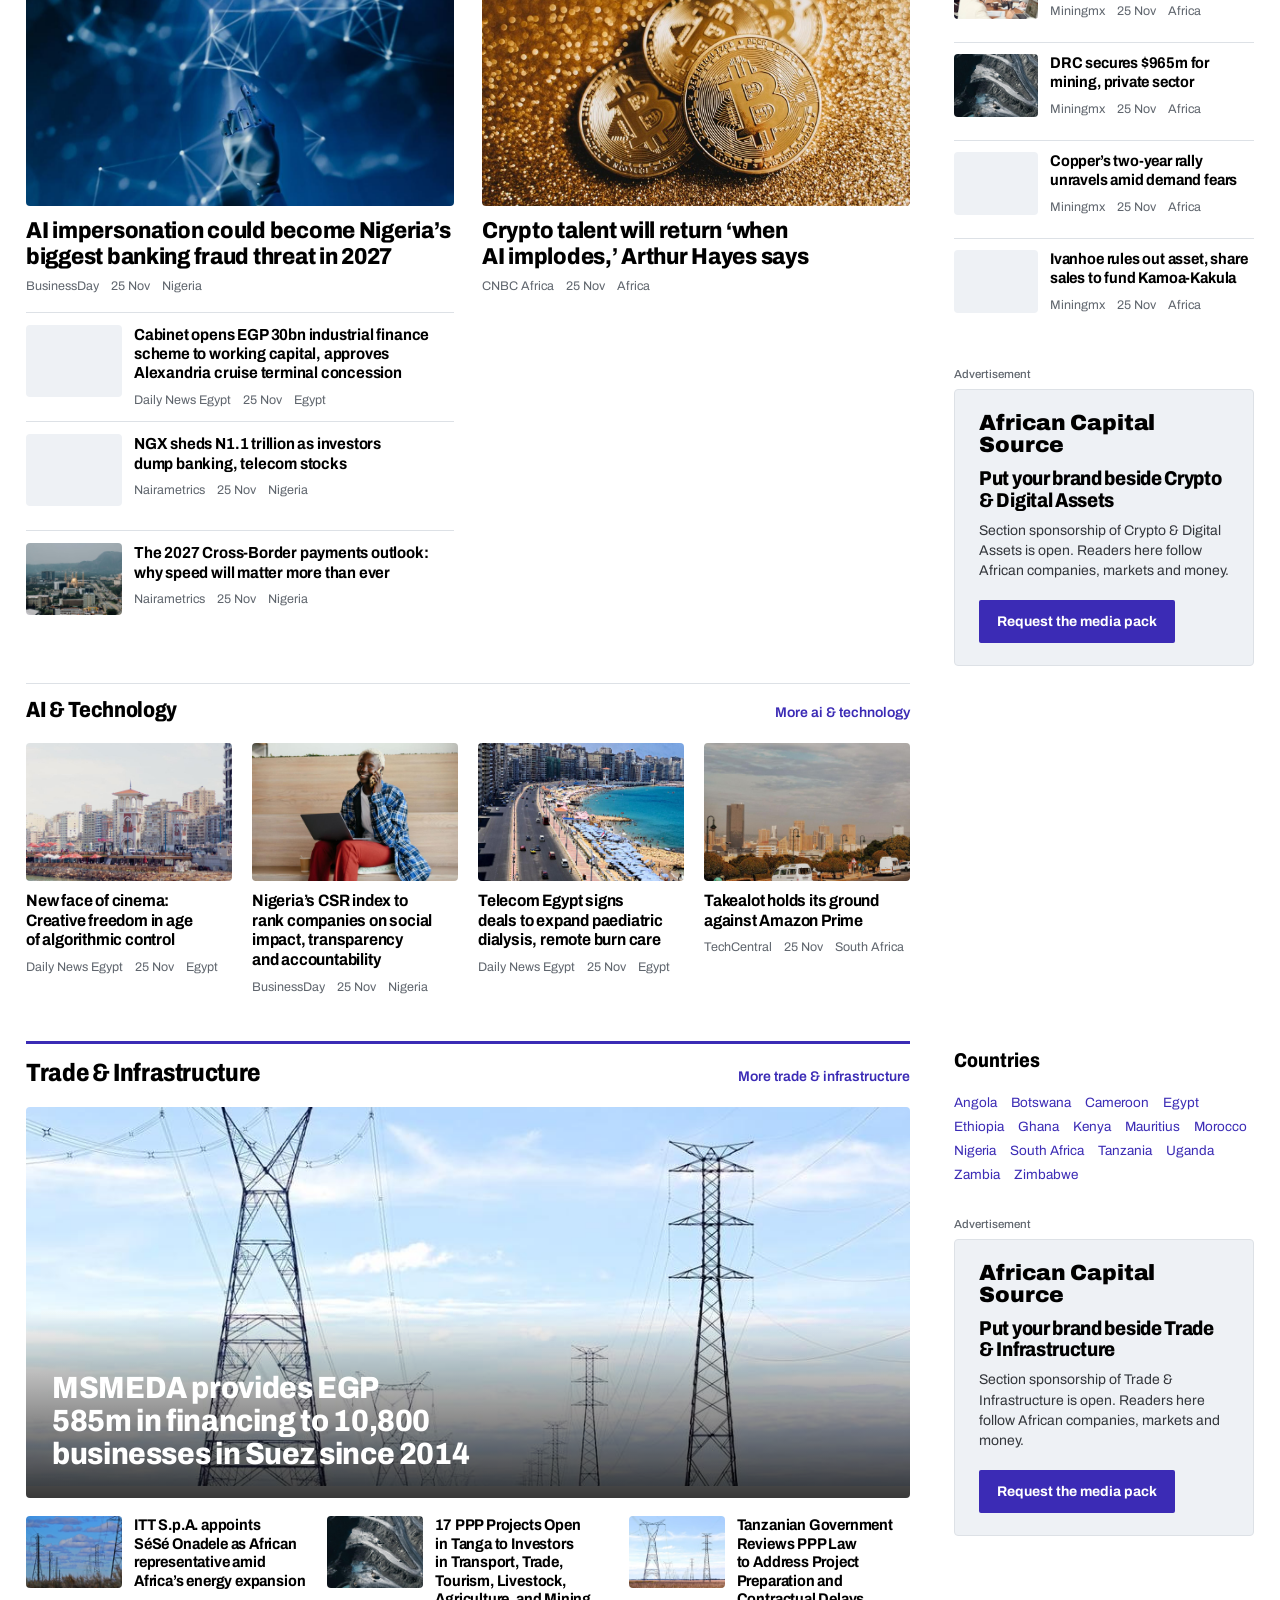
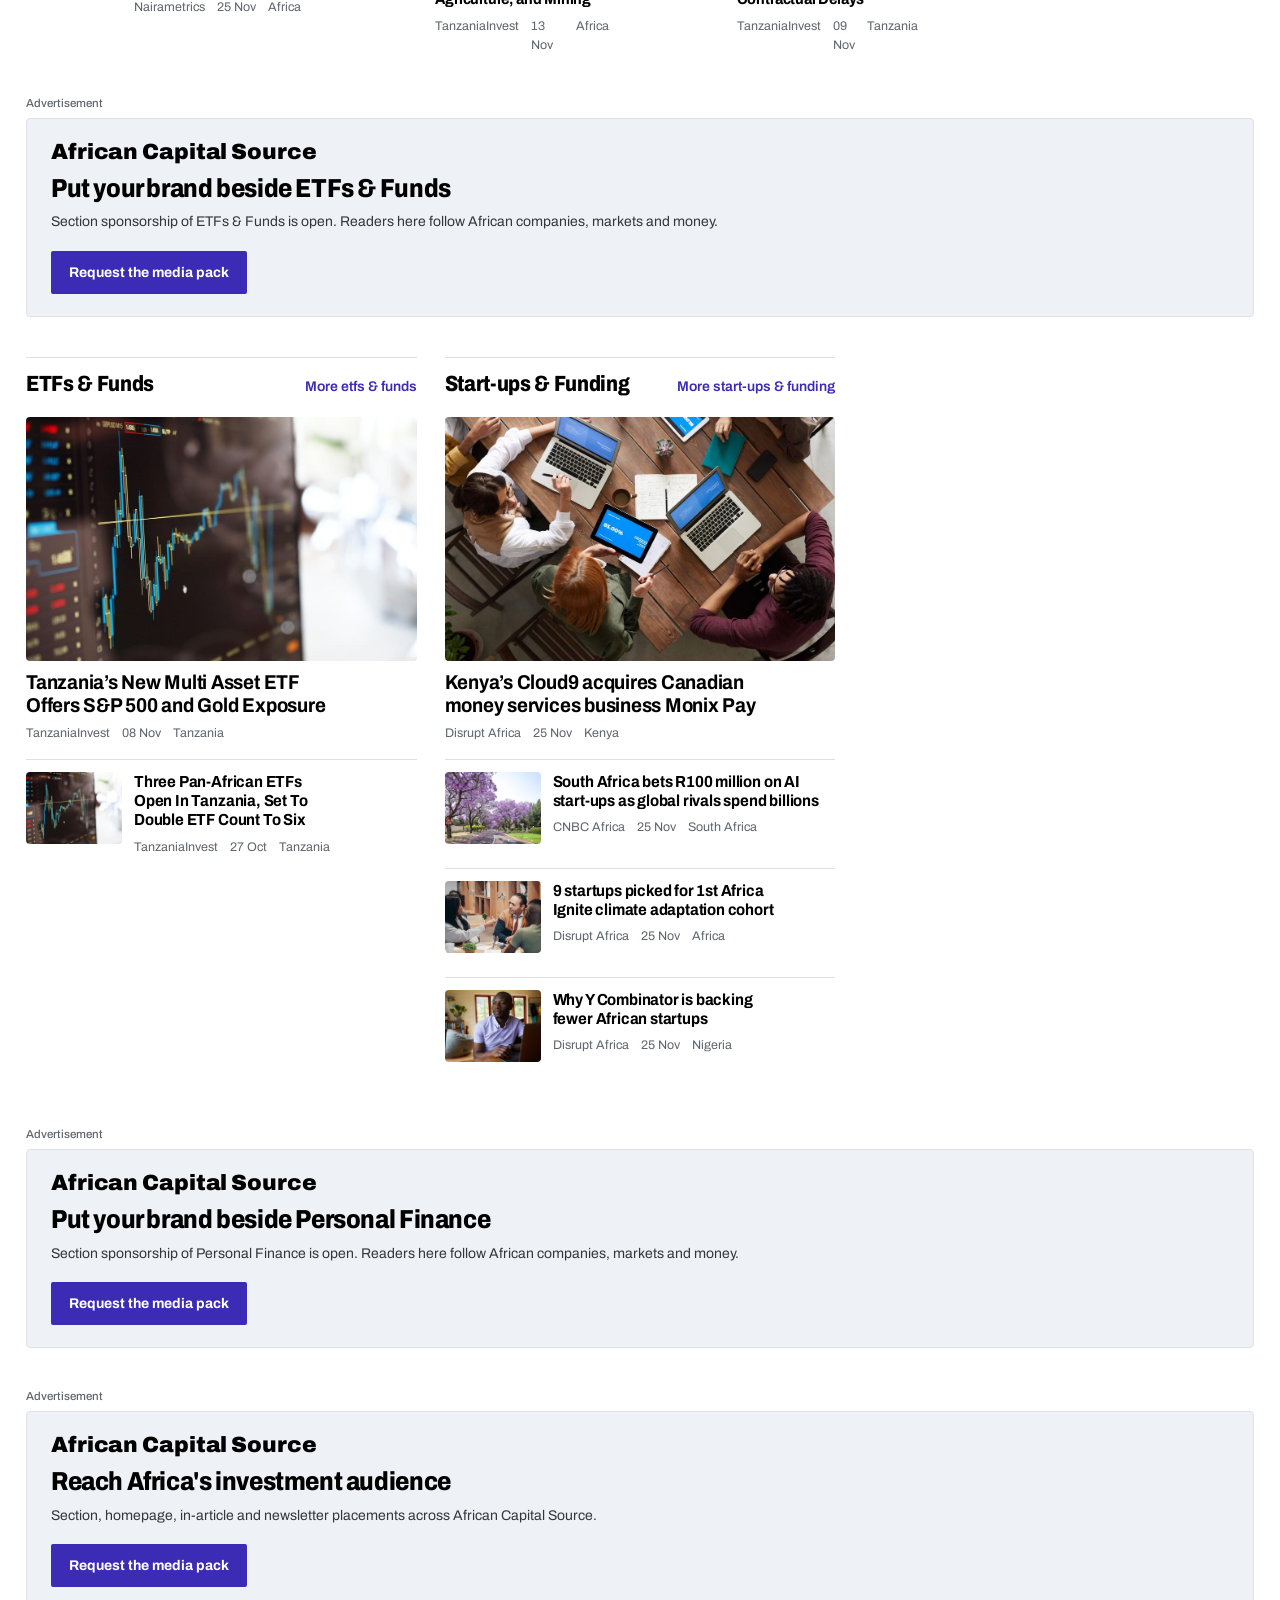
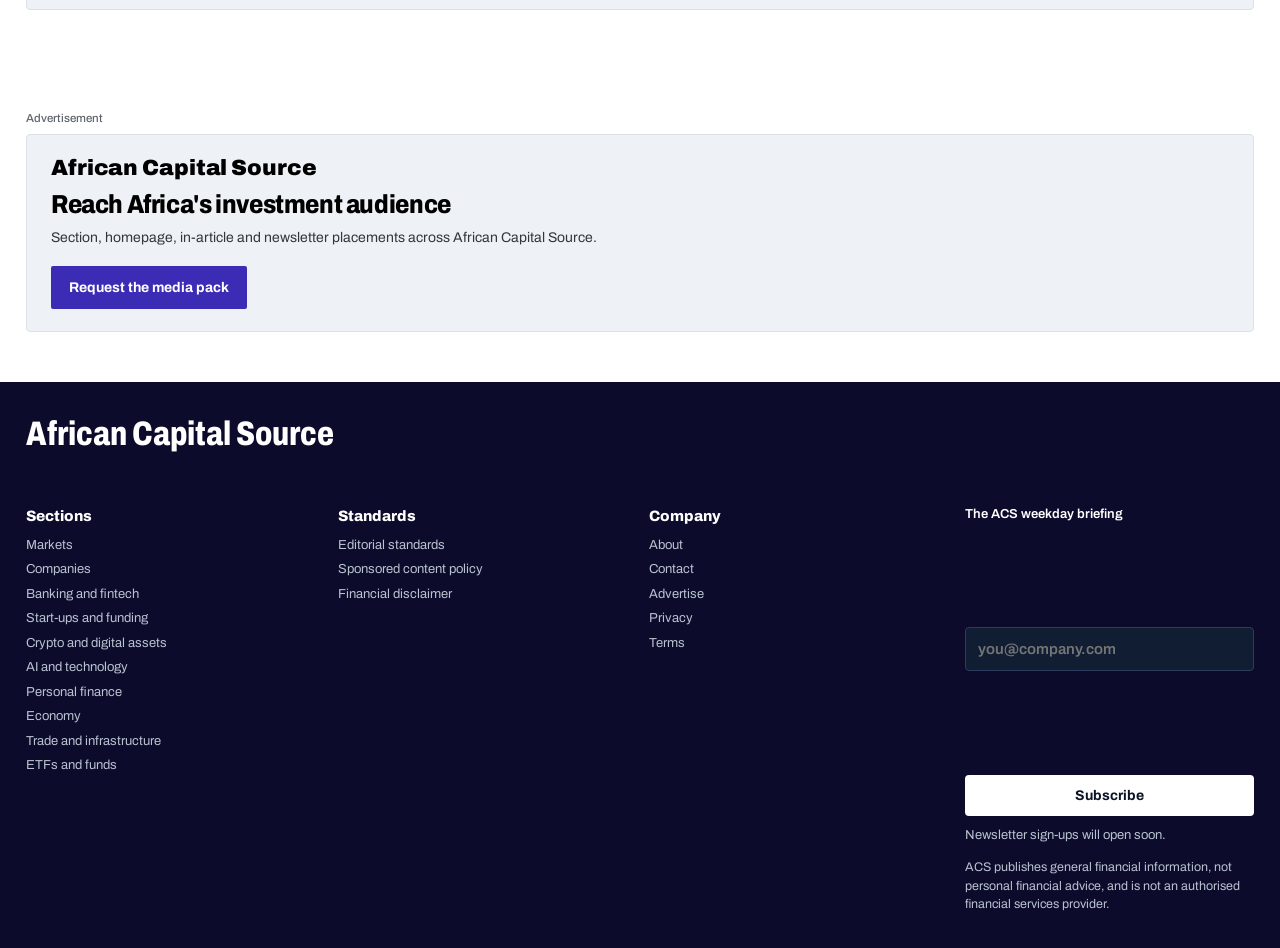
==== commit e9a2d1b6: "Fix story image paths and add reliable fallback" ====
--- a/index.html
+++ b/index.html
@@ -600,6 +600,7 @@
 .art h1{font-family:var(--f-head);font-weight:800;font-stretch:88%;font-variation-settings:"wdth" 88;letter-spacing:-.02em;line-height:1.02}
 .art .hero{margin:20px 0}
 .art .hero img{width:100%;aspect-ratio:3/2;object-fit:cover;border-radius:4px}
+img[data-image-fallback]{object-fit:contain!important;background:#f1f2f5}
 .art .hero figcaption{font-size:12px;color:var(--muted);margin-top:6px}
 .author .av{background:var(--kicker);color:#fff;border:0;font-family:var(--f-head);font-weight:800}
 .keyf{background:var(--tint);border:0;border-left:4px solid var(--kicker);padding:16px 18px;border-radius:0 6px 6px 0}
@@ -945,7 +946,7 @@
 const IMG_CAT={crypto:"crypto",startups:"startup",banking:"payments","personal-finance":"payments",learn:"cardphone",protection:"cardphone",markets:"exchange",etfs:"charts",tech:"charts",infrastructure:"solar"};
 const IMG_CTRY={"South Africa":"johannesburg",Nigeria:"lagos",Kenya:"nairobi",Egypt:"cairo",Ghana:"accra",Morocco:"casablanca"};
 function imgFor(a){
-  if(a.image) return a.image;
+  if(a.image && storyImageURL(a.image)!==STORY_IMAGE_FALLBACK) return a.image;
   const t=(a.headline||"").toLowerCase();
   if(/mining|mine\b|platinum|coal\b|iron ore/.test(t)&&!/bank/.test(t)) return "mining";
   if(/solar|eskom|energy|power/.test(t)) return "solar";
@@ -953,7 +954,7 @@
   if(IMG_CAT[c]&&!["companies","economy","opinion"].includes(c)) return IMG_CAT[c];
   return IMG_CTRY[a.country]||"exchange";
 }
-const pic=(a,cls="pic")=>`<a class="${cls}" href="#a-${esc(a.id)}" tabindex="-1" aria-hidden="true"><img src="ph/${esc(imgFor(a))}.jpg" alt="" loading="lazy" decoding="async"></a>`;
+const pic=(a,cls="pic")=>`<a class="${cls}" href="#a-${esc(a.id)}" tabindex="-1" aria-hidden="true">${storyImage(a)}</a>`;
 function row(a){
   return `<article class="row">${pic(a,"pic thumb")}<div style="min-width:0">${kick(a)}${hd(a)}<p class="dek">${esc(a.standfirst)}</p>
   <div class="by"><span>${fmtS(a.acsDate)}</span><span>Event ${fmt(a.eventDate)}</span><span>${(a.sources||[]).length} source${(a.sources||[]).length===1?"":"s"}</span></div></div></article>`;
@@ -1076,7 +1077,7 @@
    ${kick(a)}<h1>${esc(HL(a))}</h1><p class="dek">${esc(a.standfirst)}</p>
    <div class="author"><div class="meta"><strong>African Capital Source AI-assisted editorial system</strong><span>${esc(ctry(a))}</span><span>Event ${fmt(a.eventDate)}</span><span>Published by ACS ${fmt(a.acsDate)}</span>${a.updated?`<span>Updated ${fmt(a.updated)}</span>`:""}</div><div class="rt">${readMins(a)} minute read</div></div>
    ${shareRow(a)}
-   <figure class="hero"><img src="ph/${esc(imgFor(a))}.jpg" alt=""><figcaption>Illustrative photo via Pexels</figcaption></figure>
+   ${storyHero(a)}
    <div class="keyf"><h2>In brief</h2><p>${esc(a.summary)}</p></div>
    <div class="body">${out.join("")}
     ${sec("What it means",a.explanation)}${sec("Why it matters",a.whyItMatters)}${sec("What it means for investors",a.investorRelevance)}${sec("The risks",a.risks)}${sec("What to watch",a.watchNext)}</div>
@@ -1107,17 +1108,18 @@
 <h2>Financial accuracy</h2><p>ACS distinguishes between announced, proposed, agreed, approved and completed transactions, and between reported, forecast and audited figures. Calculations made by ACS are labelled as such. Where sources conflict, ACS reports the conflict or leaves the figure out.</p>
 <h2>Historical coverage</h2><p>Reports on events before ACS began publishing carry a Historical coverage label, the underlying event date and the actual ACS publication date. ACS never backdates its own publication date.</p>
 <h2>Independence</h2><p>Advertisers and sponsors do not influence coverage. ACS does not accept payment for positive coverage of any investment.</p>`],
+"enquiry-sent":["Enquiry submitted",`<p>Thank you for contacting African Capital Source. Your enquiry has been submitted through our email service.</p><p>For a follow-up, email <a href="mailto:lwaziagain@gmail.com">lwaziagain@gmail.com</a>.</p><p><a href="#home">Back to the latest news</a></p>`],
 contact:["Contact",`<p>For editorial queries, story information and general enquiries, use the form below. For advertising, see <a href="#p-advertise">Advertise</a>.</p>
-<form class="f" data-kind="contact"><label for="ct-name">Name<input type="text" id="ct-name" name="name" required></label><label for="ct-email">Email<input type="email" id="ct-email" name="email" required></label><label for="ct-msg">Message<textarea id="ct-msg" name="message" required></textarea></label><button class="btn" type="submit">Send message</button><span class="fmsg" role="status"></span></form>`],
+<form class="f" data-kind="contact" action="https://formsubmit.co/lwaziagain@gmail.com" method="POST">${enquiryFields("contact")}<label for="ct-name">Name<input type="text" id="ct-name" name="name" autocomplete="name" maxlength="120" required></label><label for="ct-email">Email<input type="email" id="ct-email" name="email" autocomplete="email" maxlength="254" required></label><label for="ct-msg">Message<textarea id="ct-msg" name="message" maxlength="5000" required></textarea></label>${enquiryNotice()}<button class="btn" type="submit">Send message</button><span class="fmsg" role="status"></span></form>`],
 advertise:["Advertise",`<p>African Capital Source is read by people who follow African companies, markets, start-ups and policy. They come for news and analysis that helps them make decisions about business, investing and their own money. Advertising with ACS puts your brand beside that coverage. ACS does not quote audience figures until they are independently measured.</p>
 <p>Section banners let you appear next to the stories most relevant to what you offer. A bank can sit above Banking news and an investment platform above Markets. Book a single placement or combine several.</p>
 <h2>Placements</h2><ul><li><strong>Section top banner.</strong> One per section: Markets, Companies, Banking & Fintech, Start-ups & Funding, Crypto & Digital Assets, AI & Technology, Personal Finance, Economy, Trade & Infrastructure, and ETFs & Funds. 970 × 90 on desktop, 320 × 100 on mobile.</li><li><strong>Homepage top banner.</strong> 970 × 90 on desktop, 320 × 100 on mobile.</li><li><strong>Homepage mid banner.</strong> 728 × 90.</li><li><strong>Sidebar.</strong> 300 × 250, on every page.</li><li><strong>Footer banner.</strong> 728 × 90.</li><li><strong>Sponsored articles.</strong> Clearly labelled as sponsored.</li></ul>
 <h2>Artwork specifications</h2><p>Advertisers supply their own artwork as JPG, PNG or GIF files under 150 KB, with a click-through link. Financial advertisers show their FSP or NCR number and any risk warnings their regulator requires. Crypto adverts include a warning that investors can lose their capital. ACS checks every advert before it goes live and will ask for changes if it does not meet these requirements.</p>
 <h2>Editorial independence</h2><p>Advertisers have no say over ACS news or analysis. Sponsored articles are paid for by the advertiser, labelled as sponsored and kept separate from ACS reporting. See the <a href="#p-sponsored">Sponsored content policy</a>.</p>
-<h2>Enquire</h2><p>Tell us which placements and sections interest you and your preferred dates. The commercial team will reply with availability and rates.</p><form class="f" data-kind="advertise"><label for="ad-co">Company<input type="text" id="ad-co" name="company" required></label><label for="ad-name">Contact name<input type="text" id="ad-name" name="name" required></label><label for="ad-email">Email<input type="email" id="ad-email" name="email" required></label><label for="ad-int">Placement of interest<select id="ad-int" name="placement"><option>Section top banner</option><option>Homepage top banner</option><option>Homepage mid banner</option><option>Sidebar</option><option>Footer banner</option><option>Sponsored article</option></select></label><label for="ad-msg">Sections and dates<textarea id="ad-msg" name="message"></textarea></label><button class="btn" type="submit">Send enquiry</button><span class="fmsg" role="status"></span></form>`],
+<h2>Enquire</h2><p>Tell us which placements and sections interest you and your preferred dates. The commercial team will reply with availability and rates.</p><form class="f" data-kind="advertise" action="https://formsubmit.co/lwaziagain@gmail.com" method="POST">${enquiryFields("advertise")}<label for="ad-co">Company<input type="text" id="ad-co" name="company" autocomplete="organization" maxlength="160" required></label><label for="ad-name">Contact name<input type="text" id="ad-name" name="name" autocomplete="name" maxlength="120" required></label><label for="ad-email">Email<input type="email" id="ad-email" name="email" autocomplete="email" maxlength="254" required></label><label for="ad-int">Placement of interest<select id="ad-int" name="placement"><option>Section top banner</option><option>Homepage top banner</option><option>Homepage mid banner</option><option>Sidebar</option><option>Footer banner</option><option>Sponsored article</option></select></label><label for="ad-msg">Sections and dates<textarea id="ad-msg" name="message" maxlength="5000" required></textarea></label>${enquiryNotice()}<button class="btn" type="submit">Send enquiry</button><span class="fmsg" role="status"></span></form>`],
 sponsored:["Sponsored content policy",`<p>Sponsored content is paid for by a third party. It is always labelled Sponsored above the headline, carries the sponsor's name, and is never presented as ACS reporting.</p><p>ACS does not accept sponsored content that recommends buying or selling a specific investment, promotes an unauthorised financial services provider, or makes unverifiable return claims. Sponsors cannot review or change ACS editorial content.</p>`],
 disclaimer:["Financial disclaimer",`<p>African Capital Source publishes general financial news and information. It is not personal financial advice and does not take account of your objectives, financial situation or needs.</p><p>ACS is not an authorised financial services provider under the Financial Advisory and Intermediary Services Act. Nothing published by ACS is a recommendation to buy, sell or hold any investment. Past performance does not indicate future results. Investments, including crypto assets, can lose value.</p><p>Before making a financial decision, consult an authorised financial adviser. You can check authorisation at fsca.co.za or by calling the FSCA on 0800 110 443.</p>`],
-privacy:["Privacy",`<p>ACS processes personal information in line with the Protection of Personal Information Act (POPIA).</p><h2>What we collect</h2><p>Only what you submit through our forms: your name, email address and message for contact, correction and advertising enquiries, and your email address if you subscribe to the briefing.</p><h2>How we use it</h2><p>To respond to your enquiry, process corrections and send the briefing you asked for. We do not sell personal information. Every briefing email includes an unsubscribe option.</p><h2>Your rights</h2><p>You may request access to, correction of or deletion of your information, or object to processing, through the <a href="#p-contact">Contact</a> page. You may also complain to the Information Regulator of South Africa.</p><h2>Cookies</h2><p>Market panels load embedded content directly from TradingView. Loading these panels connects your browser to TradingView, which receives technical information such as your IP address and may use cookies or browser storage under its <a href="https://www.tradingview.com/privacy-policy/" target="_blank" rel="noopener noreferrer">privacy policy</a>. ACS does not receive your TradingView account details.</p><p>Responsible party: Dream Afrika Group (Pty) Ltd, Johannesburg.</p>`],
+privacy:["Privacy",`<p>ACS processes personal information in line with the Protection of Personal Information Act (POPIA).</p><h2>What we collect</h2><p>Only what you submit through our forms: your name, email address and message for contact, correction and advertising enquiries, Newsletter sign-ups are currently unavailable.</p><h2>How we use it</h2><p>To respond to your enquiry and process corrections. We do not sell personal information.</p><h2>Enquiry delivery</h2><p>Contact and advertising forms send the details you enter to FormSubmit, which processes the submission and forwards it to lwaziagain@gmail.com. FormSubmit provides spam protection and may ask you to complete a CAPTCHA. Its documentation states that submissions are retained for 30 days. See the <a href="https://formsubmit.co/privacy.pdf" target="_blank" rel="noopener noreferrer">FormSubmit privacy policy</a>. Enquiries are not published in our news data or stored in our public GitHub repository. You can also email the enquiries inbox directly.</p><h2>Your rights</h2><p>You may request access to, correction of or deletion of your information, or object to processing, through the <a href="#p-contact">Contact</a> page. You may also complain to the Information Regulator of South Africa.</p><h2>Cookies</h2><p>Market panels load embedded content directly from TradingView. Loading these panels connects your browser to TradingView, which receives technical information such as your IP address and may use cookies or browser storage under its <a href="https://www.tradingview.com/privacy-policy/" target="_blank" rel="noopener noreferrer">privacy policy</a>. ACS does not receive your TradingView account details.</p><p>Responsible party: Dream Afrika Group (Pty) Ltd, Johannesburg.</p>`],
 terms:["Terms of Use",`<p>By using African Capital Source you agree to these terms. ACS content is provided for general information. You may share links and short extracts with attribution. You may not republish ACS articles in full without written permission.</p><p>Third-party material quoted or linked by ACS remains the property of its owners. ACS is not responsible for the content of external sites.</p><p>ACS takes care to be accurate but does not warrant that information is complete or current. To the extent permitted by law, ACS is not liable for losses arising from reliance on its content. These terms are governed by South African law.</p>`]
 };
 
@@ -1260,7 +1262,34 @@
   $("#mktband").hidden=false;
 }
 /* ===== ACS edition four: photos, front page, markets column, adverts ===== */
-const PH={"abidjan": [1, 2], "abuja": [1, 2], "accra": [1, 2], "addis": [1, 2], "agriculture": [1, 2], "ai": [1], "airport": [1, 2], "alexandria": [1, 2], "algiers": [1, 2], "atm": [1, 2], "bitcoin": [1, 2], "cairo": [1, 2], "calculator": [1, 2], "capetown": [1, 2], "cardpay": [1, 2], "cars": [1, 2], "casablanca": [1, 2], "cash": [1, 2], "cement": [1, 2], "chart": [1, 2], "coal": [1, 2], "cocoa": [1, 2], "coffee": [1, 2], "coins": [1, 2], "construction": [1, 2], "copper": [1, 2], "crypto": [1, 2], "dakar": [1, 2], "dar": [1, 2], "datacentre": [1, 2], "douala": [1, 2], "durban": [1, 2], "economy": [1, 2], "ev": [1, 2], "factory": [1, 2], "fibre": [1, 2], "fintech": [1, 2], "fishing": [1, 2], "fraud": [1, 2], "fuel": [1, 2], "gaborone": [1], "gold": [1, 2], "government": [1, 2], "grain": [1, 2], "handshake": [1, 2], "harare": [1, 2], "hotel": [1, 2], "housing": [1, 2], "hydro": [1, 2], "inflation": [1, 2], "insurance": [1, 2], "ironore": [1, 2], "johannesburg": [1, 2], "kampala": [1, 2], "kigali": [1, 2], "lagos": [1, 2], "laptop": [1, 2], "lng": [1, 2], "luanda": [1, 2], "lusaka": [1], "maputo": [1, 2], "market": [1, 2], "meeting": [1, 2], "metal": [1, 2], "mining": [1, 2], "mobilemoney": [1, 2], "mombasa": [1, 2], "nairobi": [1, 2], "newspaper": [1], "office": [1, 2], "oilrig": [1, 2], "pension": [1, 2], "port": [1, 2], "portlouis": [1, 2], "powerlines": [1, 2], "pretoria": [1, 2], "rabat": [1, 2], "rail": [1, 2], "refinery": [1, 2], "restaurant": [1, 2], "retail": [1, 2], "ship": [1, 2], "shopping": [1, 2], "signing": [1, 2], "smartphone": [1, 2], "solar": [1, 2], "startup": [1, 2], "students": [1, 2], "telecom": [1, 2], "trading": [1, 2], "trucks": [1, 2], "tunis": [1, 2], "water": [1, 2], "wind": [1, 2]};
+const PH={"abidjan":[1,2],"abuja":[1],"addis":[1,2],"agriculture":[1,2],"ai":[1],"airport":[1,2],"alexandria":[1,2],"algiers":[1,2],"atm":[1,2],"bitcoin":[1,2],"cairo":[1,2],"calculator":[1,2],"cardpay":[2],"cars":[1,2],"casablanca":[1],"douala":[1],"factory":[2],"fibre":[1,2],"fintech":[1,2],"fishing":[1],"lagos":[2],"laptop":[1,2],"lng":[1,2],"luanda":[1,2],"lusaka":[1],"maputo":[1,2],"market":[1,2],"meeting":[1,2],"metal":[1,2],"mining":[1],"office":[1,2],"oilrig":[1,2],"pension":[1,2],"port":[1,2],"portlouis":[1,2],"powerlines":[1,2],"pretoria":[1,2],"rabat":[1,2],"rail":[1,2],"refinery":[1,2],"restaurant":[1,2],"retail":[1,2],"ship":[1,2],"shopping":[1,2],"signing":[1,2],"smartphone":[1,2],"solar":[1,2],"startup":[1,2],"students":[1,2],"telecom":[1,2],"trading":[1,2],"trucks":[1,2],"tunis":[1,2],"water":[1,2],"wind":[1,2]};
+/* Story images: only files present in the repository may be selected. */
+const LEGACY_IMAGES=new Set(["accra","cairo","cardphone","casablanca","charts","crypto","exchange","johannesburg","lagos","mining","nairobi","payments","solar","startup"]);
+const STORY_IMAGE_FALLBACK="data:image/svg+xml;charset=utf-8,"+encodeURIComponent('<svg xmlns="http://www.w3.org/2000/svg" width="900" height="600" viewBox="0 0 900 600"><rect width="900" height="600" fill="#f1f2f5"/><path d="M310 365h280M330 330v-55m60 55v-95m60 95v-70m60 70V210m60 120V170" fill="none" stroke="#c4c6d1" stroke-width="20"/><text x="450" y="440" text-anchor="middle" font-family="Arial,sans-serif" font-size="48" font-weight="700" fill="#393095">ACS</text></svg>');
+function storyImageURL(key){
+  if(LEGACY_IMAGES.has(key))return "/img/"+key+".jpg";
+  const match=String(key||"").match(/^(.+)-(\d+)$/);
+  return match&&PH[match[1]]?.includes(Number(match[2]))?"/ph/"+key+".jpg":STORY_IMAGE_FALLBACK;
+}
+function storyImage(a,lazy=true){
+  const src=storyImageURL(imgFor(a));
+  return `<img data-story-image src="${esc(src)}" alt="" decoding="async"${lazy?' loading="lazy"':""}${src===STORY_IMAGE_FALLBACK?' data-image-fallback="true"':""}>`;
+}
+function storyHero(a){
+  return `<figure class="hero">${storyImage(a,false)}<figcaption>Illustrative photo via Pexels</figcaption></figure>`;
+}
+function recoverStoryImage(img){
+  if(img.dataset.imageFallback==="true"){img.hidden=true;return}
+  img.dataset.imageFallback="true";
+  img.removeAttribute("srcset");
+  img.src=STORY_IMAGE_FALLBACK;
+  const caption=img.closest("figure")?.querySelector("figcaption");
+  if(caption)caption.textContent="Illustrative placeholder";
+}
+document.addEventListener("error",event=>{
+  const img=event.target;
+  if(img?.tagName==="IMG"&&img.hasAttribute("data-story-image"))recoverStoryImage(img);
+},true);
 const IMG_RULES=[
  [/bitcoin|\bbtc\b/i,"bitcoin"],[/stablecoin|crypto|\bvasp|blockchain|digital asset|luno|valr|yellow card/i,"crypto"],
  [/\bgold\b|bullion|goldbod/i,"gold"],[/copper/i,"copper"],[/iron ore|kumba|sishen|ironore/i,"ironore"],[/\bcoal\b/i,"coal"],
@@ -1305,12 +1334,12 @@
   else keys=[...city,...hits];
   keys.push(...(CATIMG[catOf(a.category)]||["economy"]),"economy","market","office");
   const out=[],h=hsh(a.id);
-  keys.forEach(k=>{const v=PH[k];if(!v)return;const r=h%v.length;[...v.slice(r),...v.slice(0,r)].forEach(n=>{const f=`${k}-${n}`;if(!out.includes(f))out.push(f)})});
+  keys.forEach(k=>{const v=PH[k]||[];if(v.length){const r=h%v.length;[...v.slice(r),...v.slice(0,r)].forEach(n=>{const f=`${k}-${n}`;if(!out.includes(f))out.push(f)})}if(LEGACY_IMAGES.has(k)&&!out.includes(k))out.push(k)});
   return out;
 }
 let IMGS=null;
 function imgFor(a){
-  if(a.image) return a.image;
+  if(a.image && storyImageURL(a.image)!==STORY_IMAGE_FALLBACK) return a.image;
   const c=imgCands(a);
   if(IMGS){const f=c.find(x=>!IMGS.has(x))||c[0];IMGS.add(f);return f}
   return c[0];
@@ -1569,7 +1598,7 @@
     });
     POLICY_RATES=rows;POLICY_FAILED=false;
   }catch(error){POLICY_FAILED=true}
-  finally{clearTimeout(timer);POLICY_LOADED=true;route()}
+  finally{clearTimeout(timer);POLICY_LOADED=true;refreshDataView()}
 }
 
 /* TradingView owns the quotes and displays them inside its official embed. */
@@ -1623,7 +1652,7 @@
     ${kick(a)}<h1>${esc(a.headline)}</h1>
     <div class="author"><div class="meta"><strong>${esc(source.name)}</strong><span>${esc(published)}</span></div></div>
     ${shareRow(a)}
-    <figure class="hero"><img src="ph/${esc(imgFor(a))}.jpg" alt=""><figcaption>Illustrative photo via Pexels</figcaption></figure>
+    ${storyHero(a)}
     <div class="body">${a.standfirst?`<p>${esc(a.standfirst)}</p>`:""}
       <p><a class="btn" href="${esc(source.url)}" target="_blank" rel="noopener noreferrer">Read the story at ${esc(source.name)}</a></p>
     </div>
@@ -1631,12 +1660,24 @@
     ${shareRow(a)}
   </article>${rail(a.id,a.category)}</div>`;
 };
+function enquiryFields(kind){
+  const subject=kind==="advertise"?"ACS advertising enquiry":"ACS contact enquiry";
+  return `<input type="hidden" name="_subject" value="${subject}"><input type="hidden" name="_template" value="table"><input type="hidden" name="_next" value="https://www.africacapitalsource.com/#p-enquiry-sent"><input type="text" name="_honey" tabindex="-1" autocomplete="off" aria-hidden="true" style="display:none">`;
+}
+function enquiryNotice(){
+  return `<p class="fine" style="margin:0">Your details will be sent securely through FormSubmit to our enquiries inbox so we can reply. You may be asked to complete a security check. <a href="#p-privacy">Privacy information</a>.</p><p class="fine" style="margin:0">Prefer email? <a href="mailto:lwaziagain@gmail.com">lwaziagain@gmail.com</a></p>`;
+}
 function prepareForms(){
-  document.querySelectorAll('form[data-kind],#nl-form').forEach(form=>{
-    form.querySelectorAll('input,textarea,select,button').forEach(el=>{el.disabled=true});
-    const msg=form.querySelector('.fmsg,#nl-msg');
-    if(msg)msg.textContent=form.id==="nl-form"?"Newsletter sign-ups will open soon.":"Online enquiries are temporarily unavailable.";
+  document.querySelectorAll('#nl-form').forEach(form=>{
+    form.querySelectorAll('input,button').forEach(el=>{el.disabled=true});
+    const msg=form.querySelector('#nl-msg');
+    if(msg)msg.textContent="Newsletter sign-ups will open soon.";
   });
+}
+// Background data checks must not replace an enquiry while a visitor is writing it.
+function refreshDataView(){
+  if(["#p-contact","#p-advertise"].includes(location.hash)){freshness();return}
+  route();
 }
 function freshness(){
   let node=document.getElementById("news-status");
@@ -1656,18 +1697,20 @@
 document.addEventListener("submit",async e=>{
   const f=e.target;
   if(f.id==="search-form"){e.preventDefault();searchQ=f.querySelector("#sq").value;pageNo=1;route();return}
-  if(f.id==="nl-form"){e.preventDefault();const m=$("#nl-msg");const ok=await save("newsletter",{email:$("#nl-email").value});m.className=ok?"ok":"err";m.textContent=ok?"Subscribed. Check your inbox for confirmation when the briefing launches.":"Newsletter sign-ups are temporarily unavailable.";if(ok)f.reset();return}
-  if(f.dataset.kind){e.preventDefault();const data=Object.fromEntries(new FormData(f).entries());const m=f.querySelector(".fmsg");const ok=await save(f.dataset.kind,data);m.className="fmsg "+(ok?"ok":"err");m.textContent=ok?"Received. ACS will reply by email.":"Online enquiries are temporarily unavailable.";if(ok)f.reset()}
+  if(f.id==="nl-form"){e.preventDefault();$("#nl-msg").textContent="Newsletter sign-ups will open soon.";return}
+  if(["contact","advertise"].includes(f.dataset.kind)){
+    const m=f.querySelector(".fmsg");
+    if(m)m.textContent="Continuing to the secure submission page…";
+    // Native HTTPS POST preserves FormSubmit's spam protection and delivery errors.
+  }
 });
-// Form delivery is a separate integration. Never pretend a submission was saved.
-async function save(){return false}
 route();
 async function loadNews(){
   try{
     const data=await ACSData.load(window.ACS_CONFIG);
     ARTICLES=data.articles;RATES=data.rates;FX=data.fx;DATA_STATUS=data.status;
-    DATA_FALLBACK=data.fallback;LOADED=true;DB=true;LOAD_ERROR="";route();
-  }catch(error){LOAD_ERROR="unavailable";LOADED=true;DB=false;route()}
+    DATA_FALLBACK=data.fallback;LOADED=true;DB=true;LOAD_ERROR="";refreshDataView();
+  }catch(error){LOAD_ERROR="unavailable";LOADED=true;DB=false;refreshDataView()}
 }
 loadNews();
 loadPolicyRates();
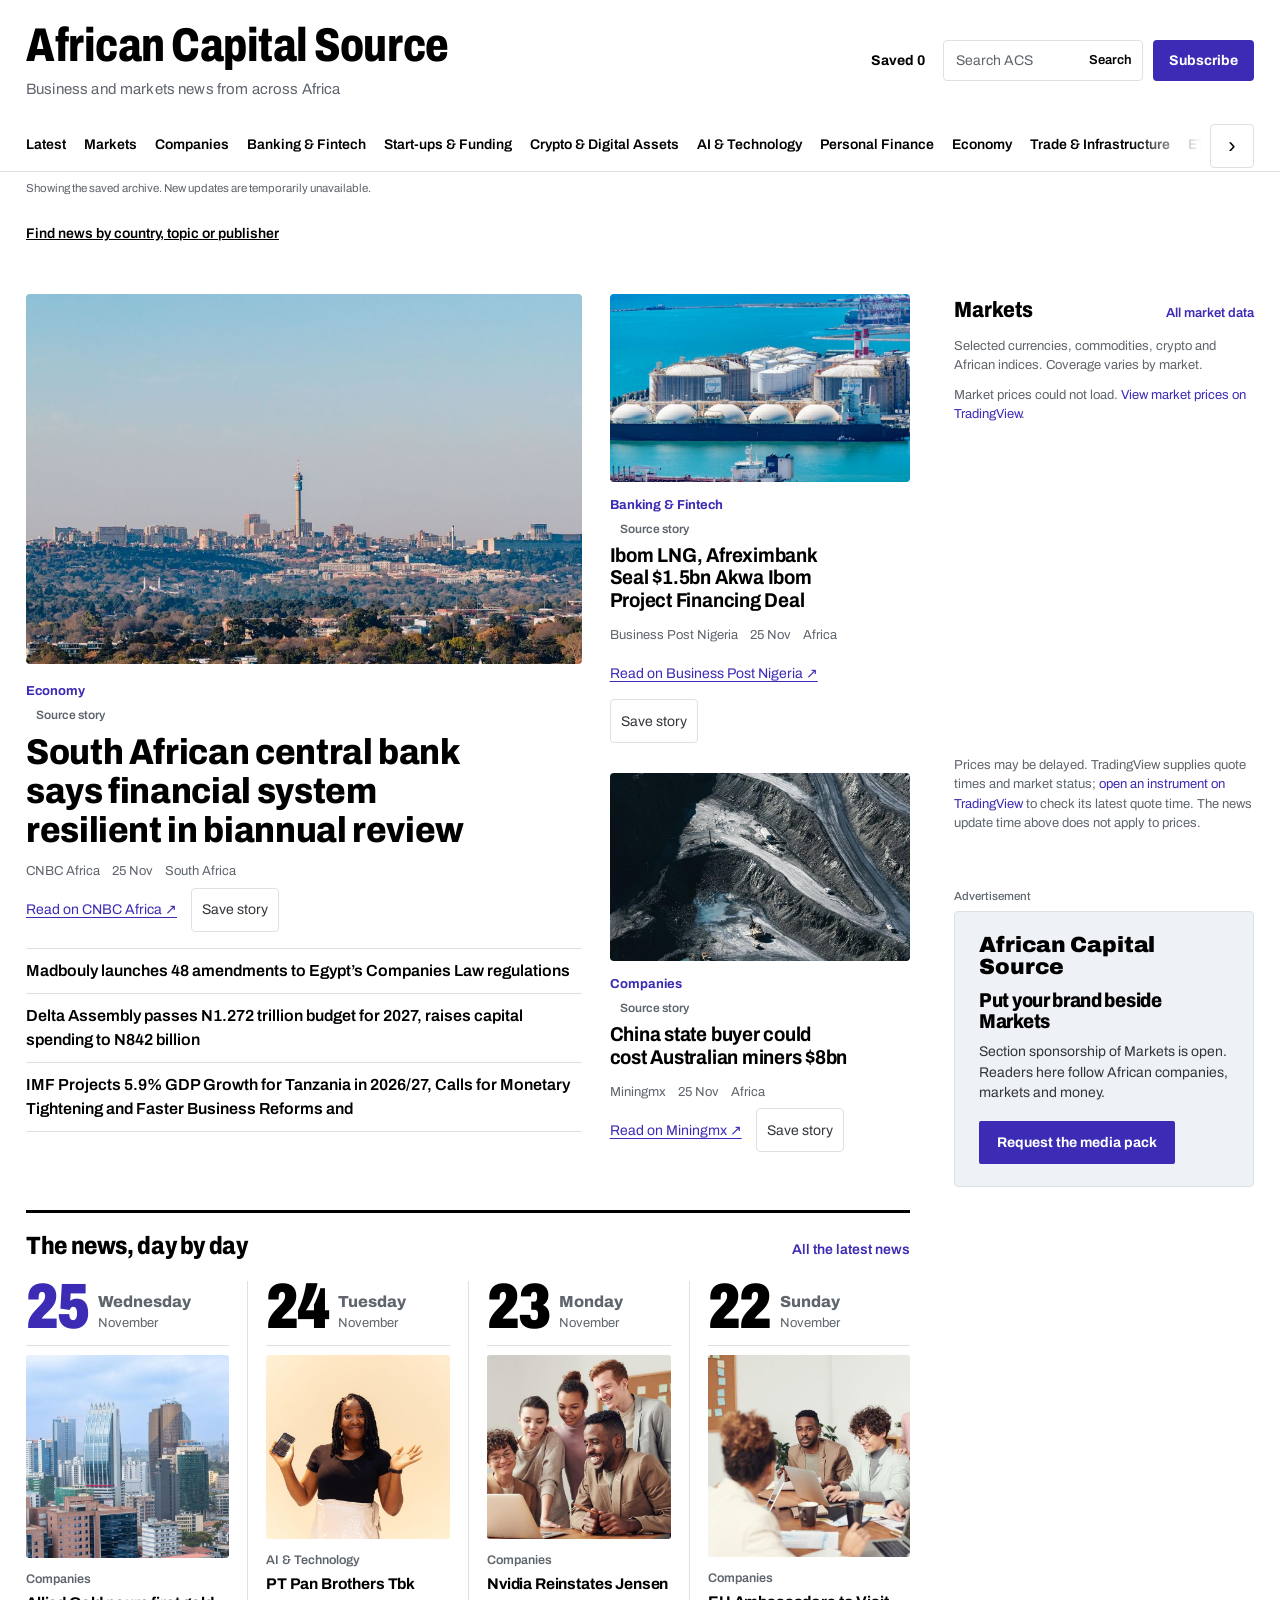
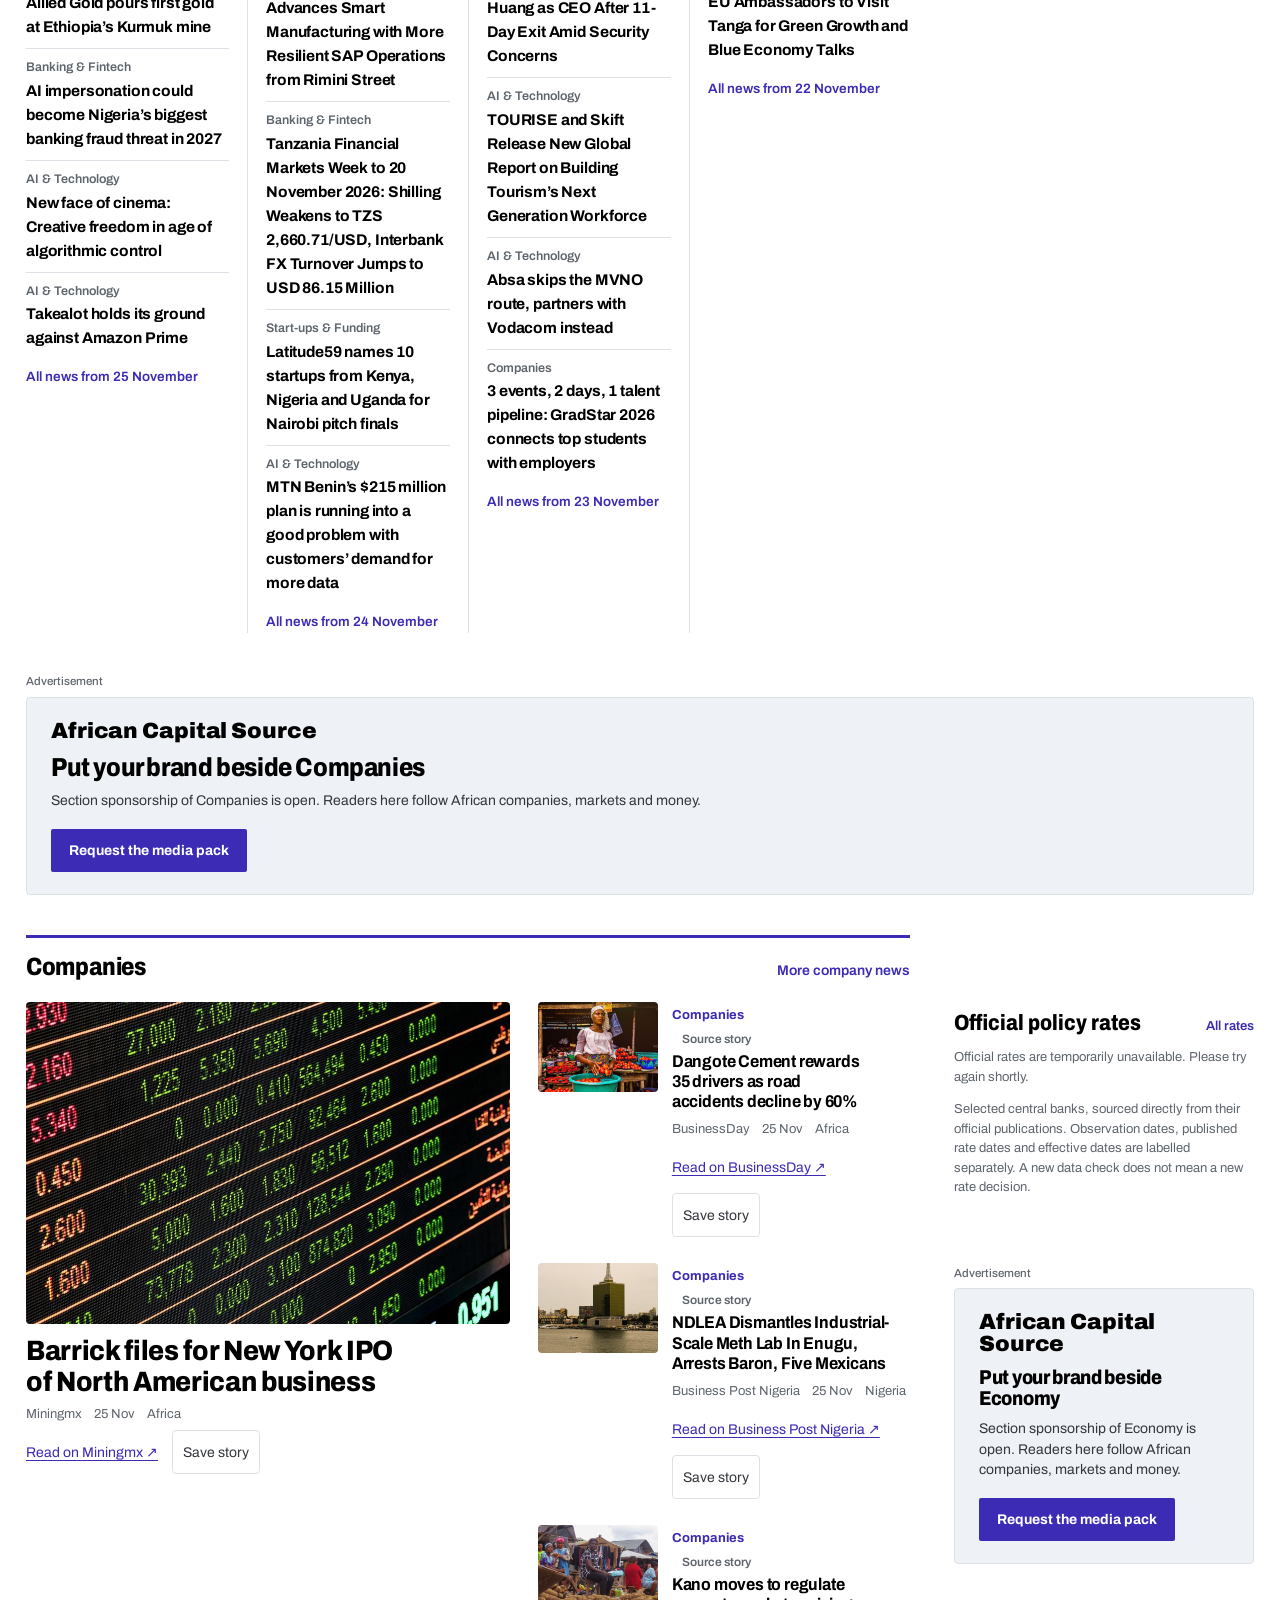
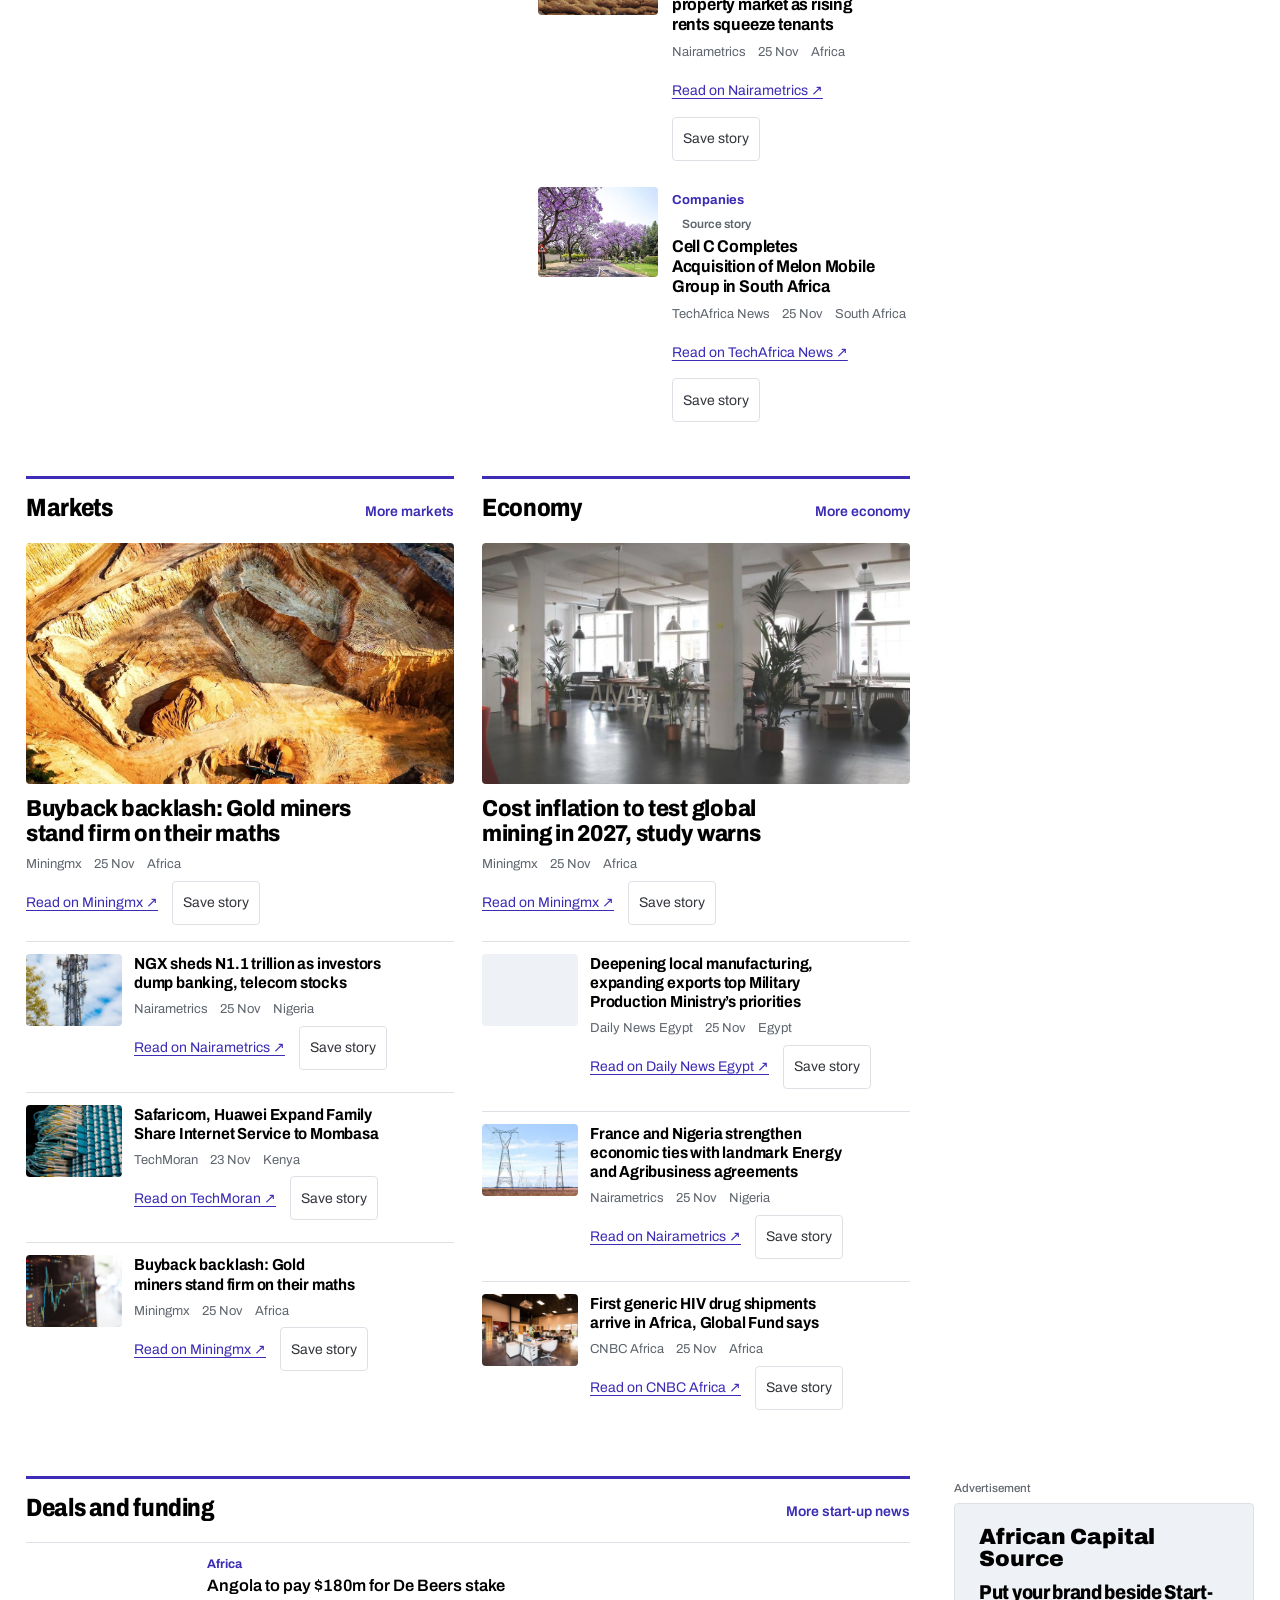
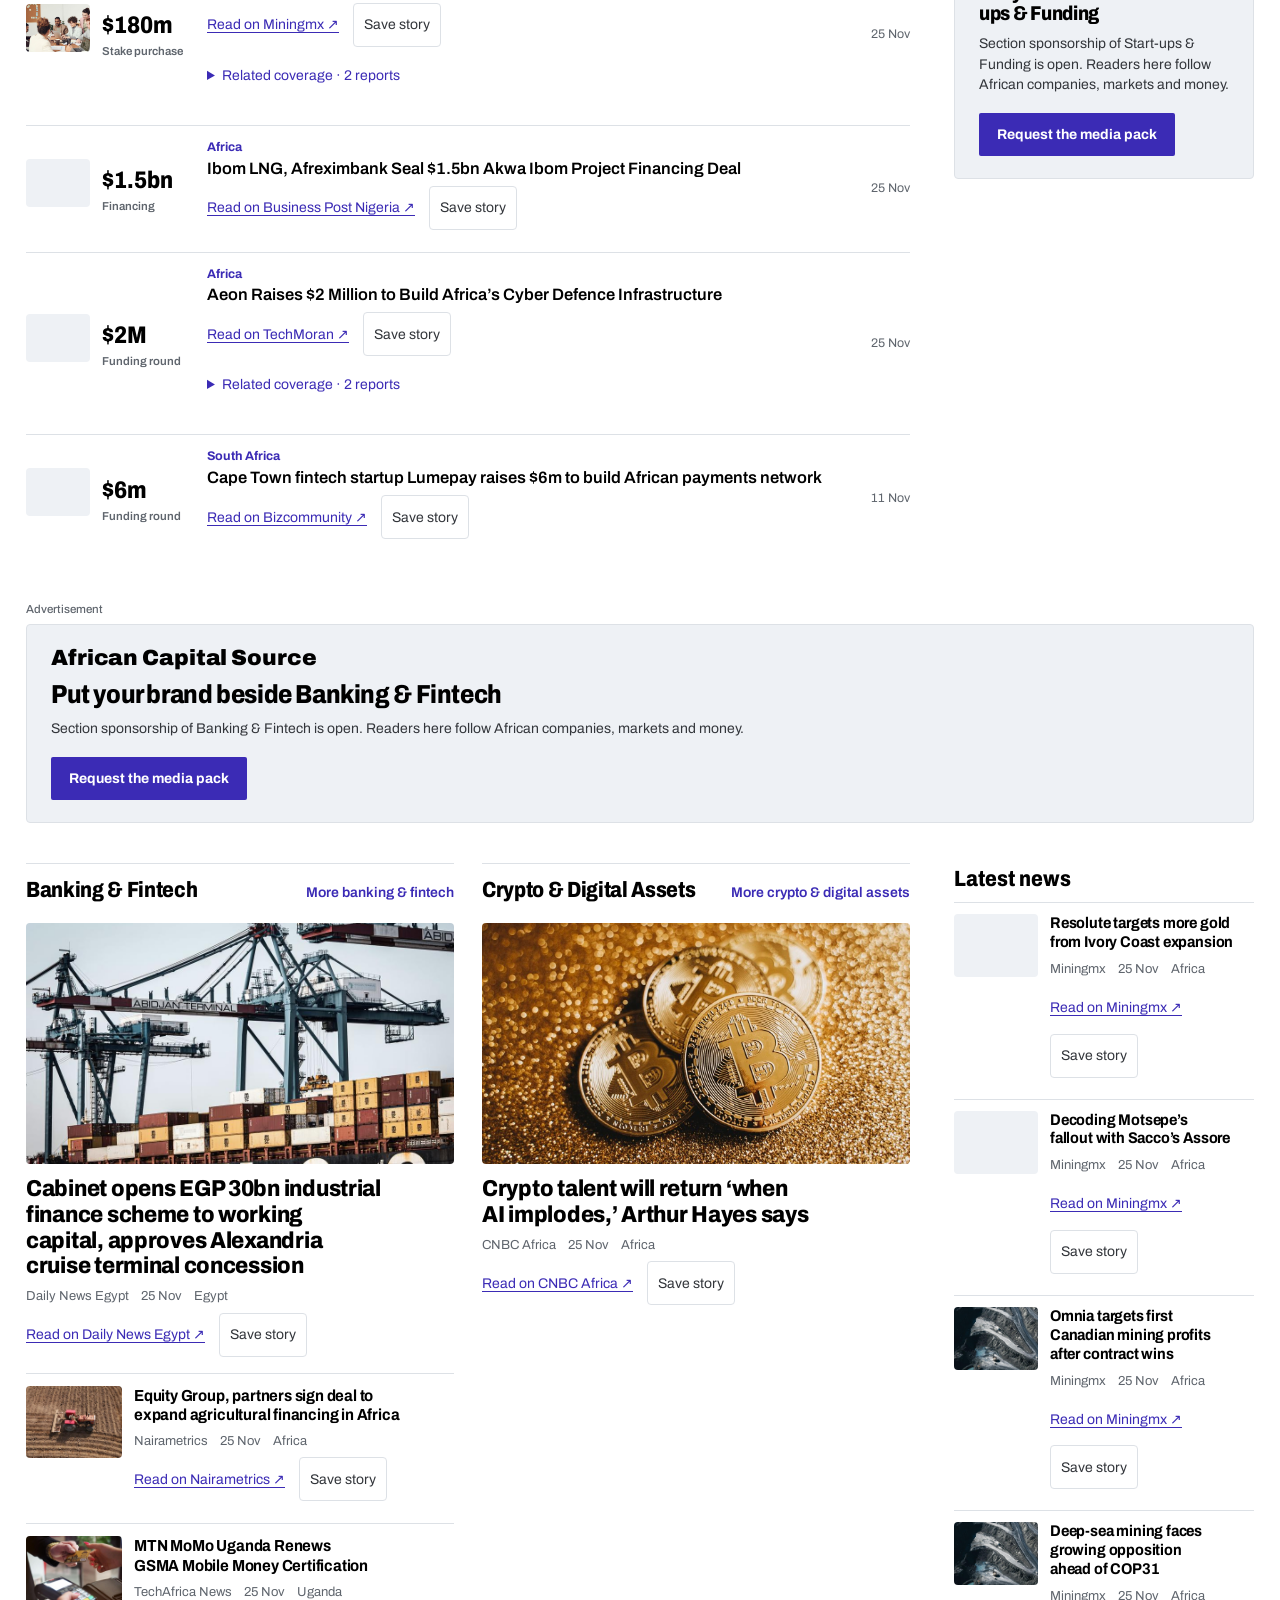
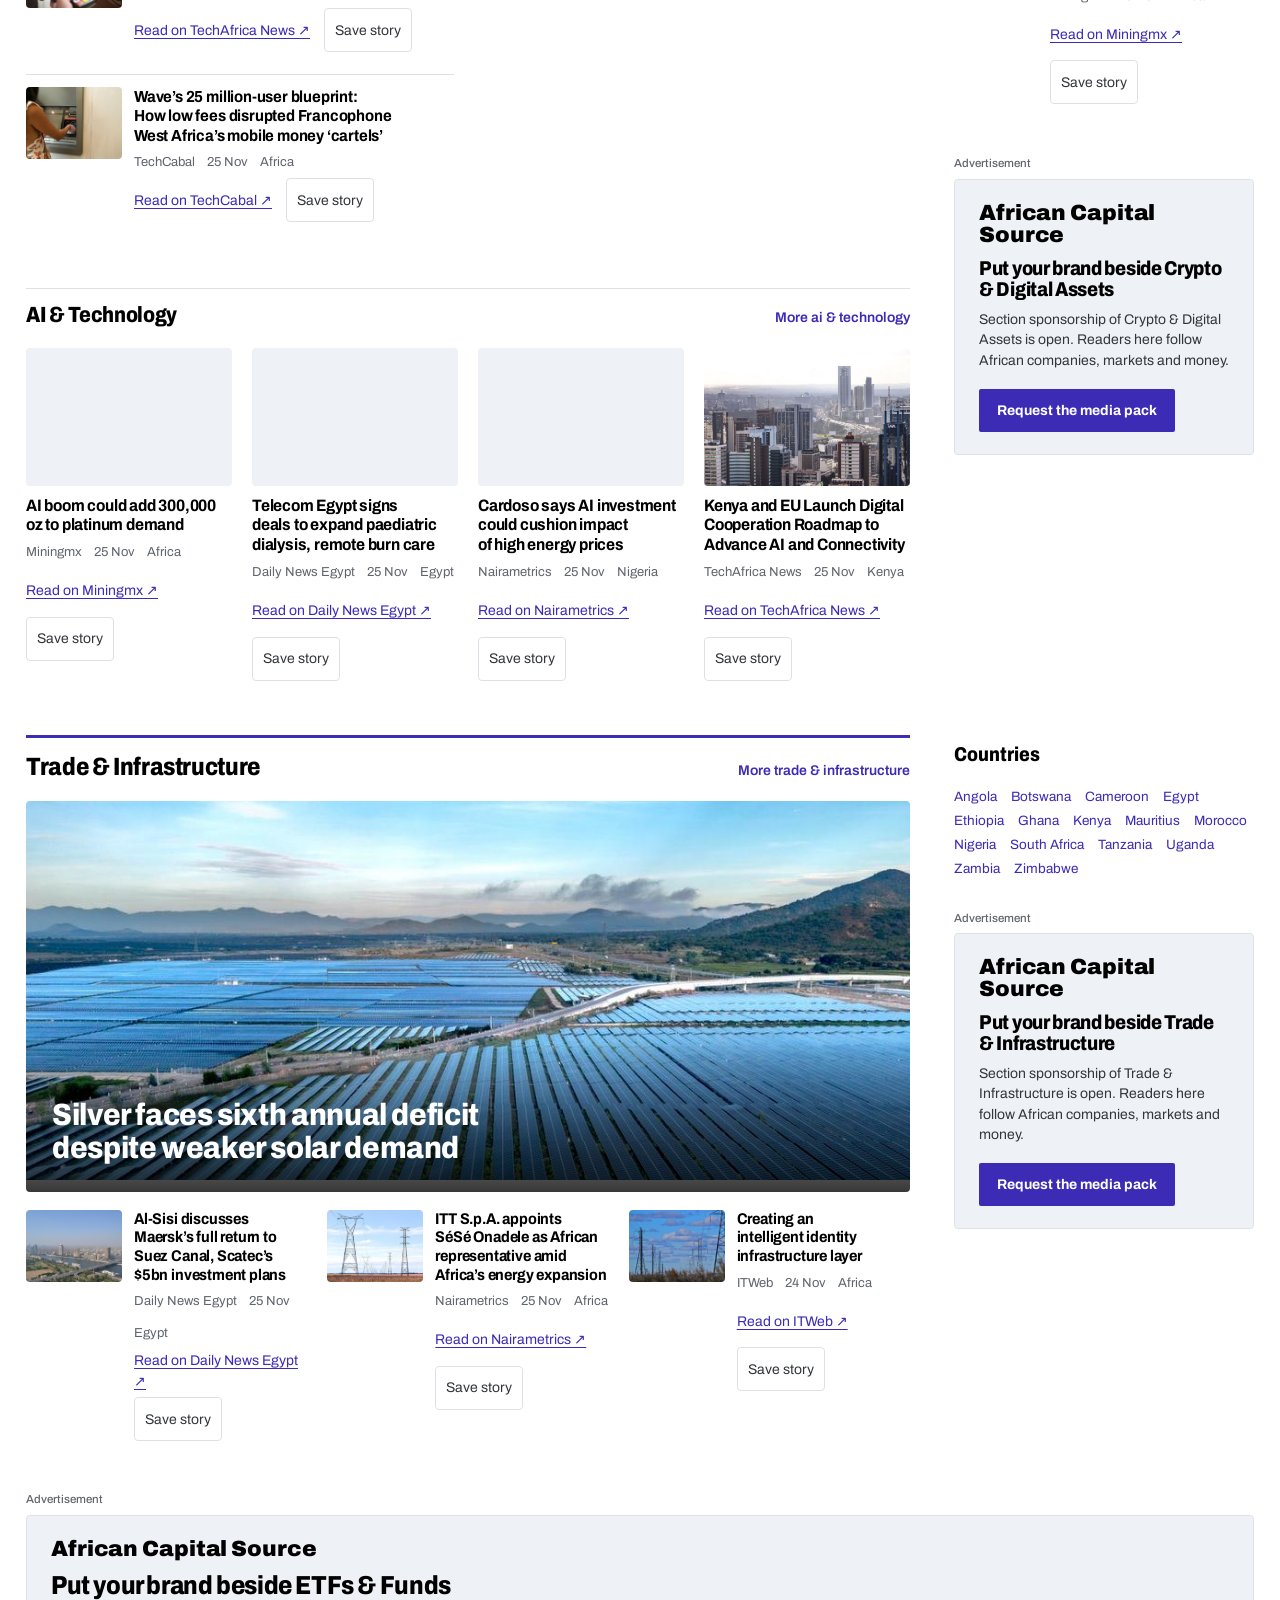
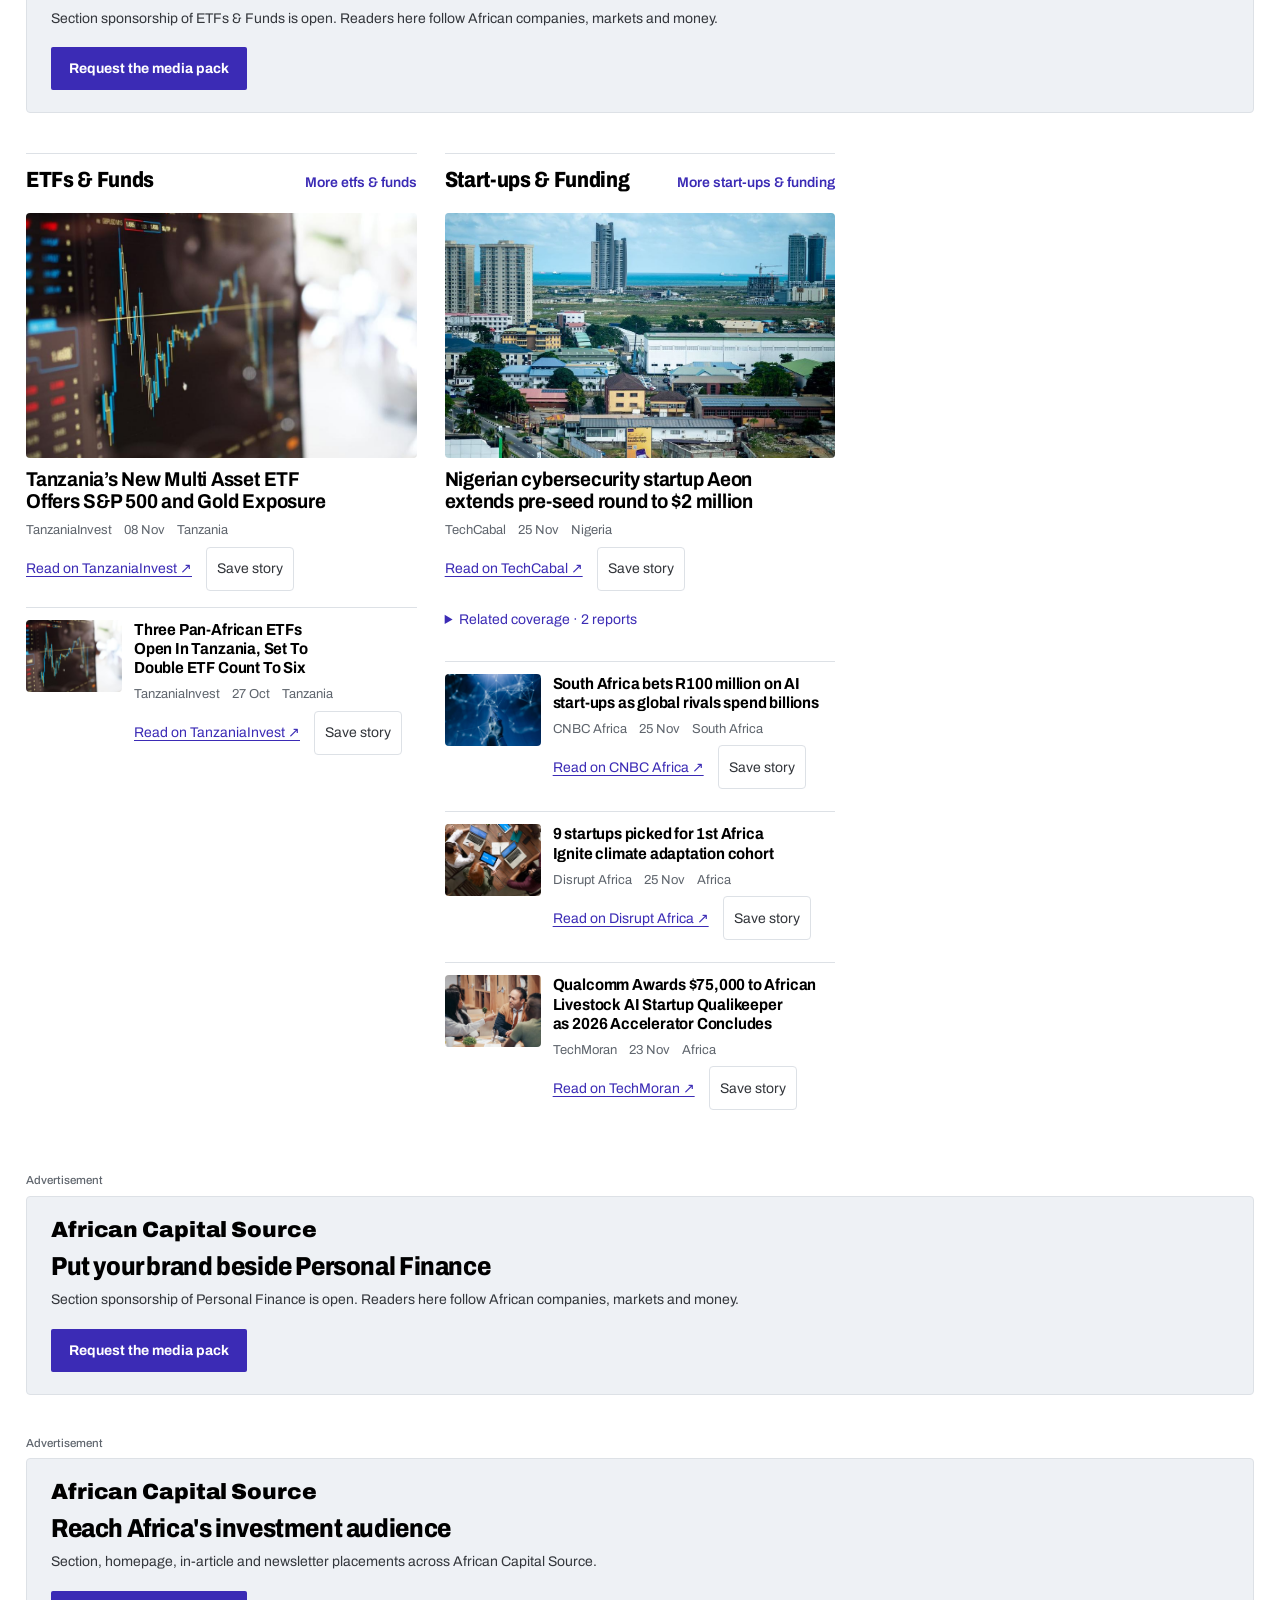
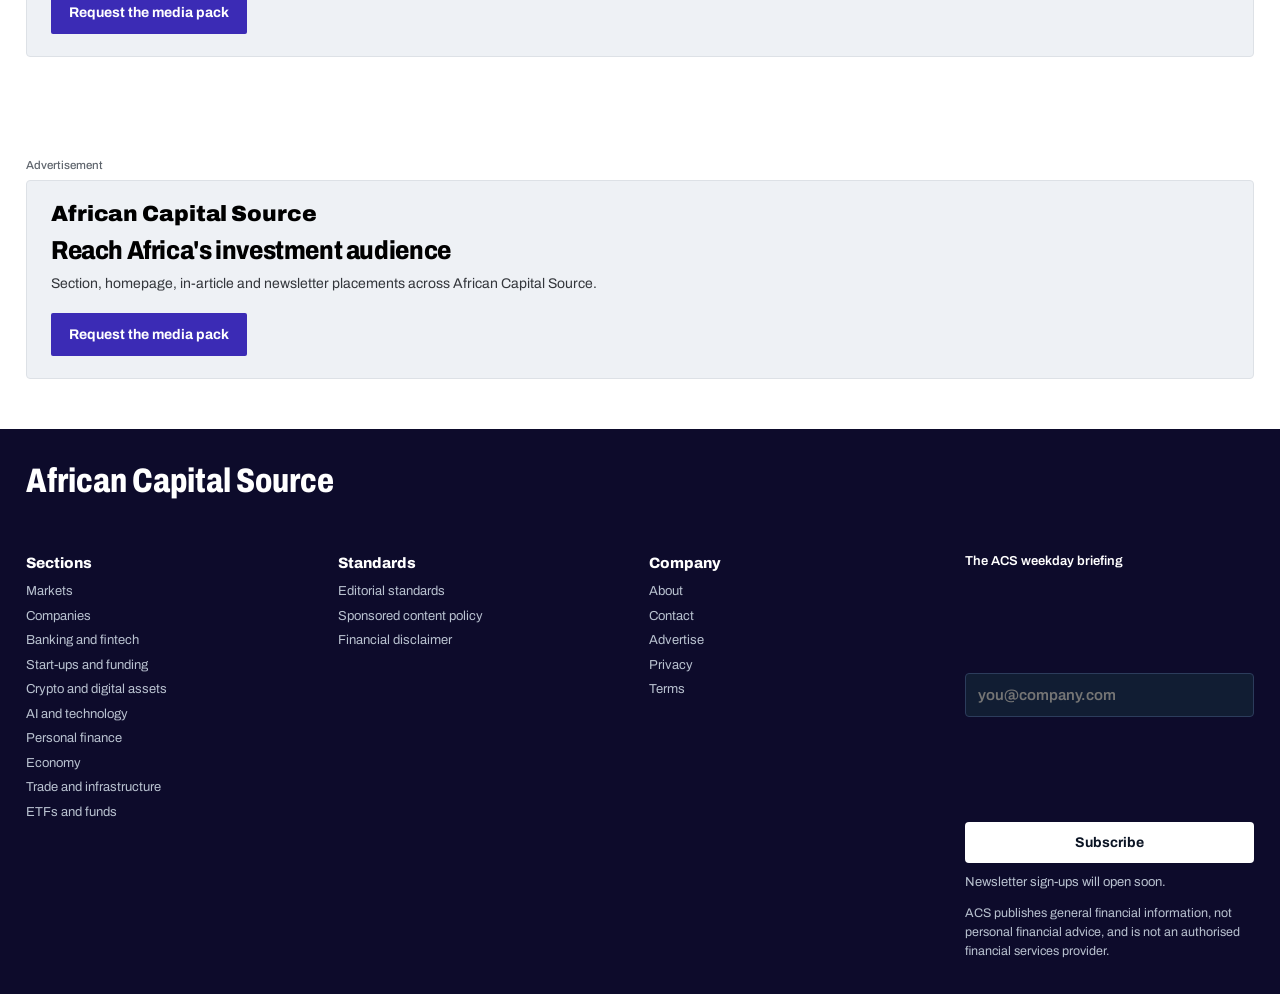
==== commit 5c1f6a92: "Improve news browsing and mobile layouts" ====
--- a/index.html
+++ b/index.html
@@ -2,6 +2,8 @@
 <title>African Capital Source</title>
 <meta name="claude:viewport-fit-sides" content="cover">
 <link rel="preconnect" href="https://fonts.googleapis.com">
+<link rel="preconnect" href="https://fonts.gstatic.com" crossorigin>
+<link rel="preconnect" href="https://raw.githubusercontent.com">
 <link rel="stylesheet" href="https://fonts.googleapis.com/css2?family=Archivo:ital,wdth,wght@0,62..125,100..900;1,62..125,400&family=Source+Serif+4:ital,opsz,wght@0,8..60,400;0,8..60,600;1,8..60,400&display=swap">
 <style>
 /* Layout: text-led newspaper front page. Masthead, ruled section bar, a lead/secondary/latest top band,
@@ -857,14 +859,15 @@
 .adu.prop .ad-note{color:var(--muted)}
 </style>
 
+<link rel="stylesheet" href="assets/reader.css?v=20261126">
 <a class="skip" href="#main">Skip to content</a>
 <div class="wrap">
   <header class="mast4">
     <a class="brand" href="#home" aria-label="African Capital Source home"><span class="wordmark">African Capital Source</span><span class="tagline">Business and markets news from across Africa</span></a>
-    <div class="tools"><span class="date" id="today"></span><form class="search-mini" role="search" id="mini-search"><label for="mini-q" class="skip">Search articles</label><input type="text" id="mini-q" placeholder="Search ACS"><button type="submit">Search</button></form><a class="srch" href="#search" aria-label="Search"><svg width="18" height="18" viewBox="0 0 24 24" fill="none" stroke="currentColor" stroke-width="2.4" aria-hidden="true"><circle cx="10.5" cy="10.5" r="7"/><path d="M16 16l6 6"/></svg></a><a class="sub" href="#subscribe">Subscribe</a></div>
+    <div class="tools"><a class="saved-nav" href="#saved">Saved <span data-saved-count>0</span></a><span class="date" id="today"></span><form class="search-mini" role="search" id="mini-search"><label for="mini-q" class="skip">Search articles</label><input type="text" id="mini-q" placeholder="Search ACS"><button type="submit">Search</button></form><a class="srch" href="#search" aria-label="Search"><svg width="18" height="18" viewBox="0 0 24 24" fill="none" stroke="currentColor" stroke-width="2.4" aria-hidden="true"><circle cx="10.5" cy="10.5" r="7"/><path d="M16 16l6 6"/></svg></a><a class="sub" href="#subscribe">Subscribe</a></div>
   </header>
 </div>
-<nav class="secnav" aria-label="Sections"><div class="wrap"><ul id="secnav"></ul></div></nav>
+<nav class="secnav" aria-label="Sections"><div class="wrap"><ul id="secnav"></ul><button class="nav-next" type="button" aria-label="Show more sections" aria-controls="secnav">›</button></div></nav>
 <div class="wrap">
   <main id="main" tabindex="-1"></main>
   <div class="ad wide" data-slot="footer"></div>
@@ -885,7 +888,8 @@
 </div></footer>
 
 <script src="assets/site-config.js"></script>
-<script src="assets/news-data.js"></script>
+<script src="assets/news-data.js?v=20261126"></script>
+<script src="assets/reader-tools.js?v=20261126"></script>
 <script>
 const CATS=[
  {id:"markets",name:"Markets"},{id:"companies",name:"Companies"},{id:"banking",name:"Banking and fintech"},
@@ -954,7 +958,7 @@
   if(IMG_CAT[c]&&!["companies","economy","opinion"].includes(c)) return IMG_CAT[c];
   return IMG_CTRY[a.country]||"exchange";
 }
-const pic=(a,cls="pic")=>`<a class="${cls}" href="#a-${esc(a.id)}" tabindex="-1" aria-hidden="true">${storyImage(a)}</a>`;
+const pic=(a,cls="pic",lazy=true)=>`<a class="${cls}" href="#a-${esc(a.id)}" tabindex="-1" aria-hidden="true">${storyImage(a,lazy)}</a>`;
 function row(a){
   return `<article class="row">${pic(a,"pic thumb")}<div style="min-width:0">${kick(a)}${hd(a)}<p class="dek">${esc(a.standfirst)}</p>
   <div class="by"><span>${fmtS(a.acsDate)}</span><span>Event ${fmt(a.eventDate)}</span><span>${(a.sources||[]).length} source${(a.sources||[]).length===1?"":"s"}</span></div></div></article>`;
@@ -1119,7 +1123,7 @@
 <h2>Enquire</h2><p>Tell us which placements and sections interest you and your preferred dates. The commercial team will reply with availability and rates.</p><form class="f" data-kind="advertise" action="https://formsubmit.co/lwaziagain@gmail.com" method="POST">${enquiryFields("advertise")}<label for="ad-co">Company<input type="text" id="ad-co" name="company" autocomplete="organization" maxlength="160" required></label><label for="ad-name">Contact name<input type="text" id="ad-name" name="name" autocomplete="name" maxlength="120" required></label><label for="ad-email">Email<input type="email" id="ad-email" name="email" autocomplete="email" maxlength="254" required></label><label for="ad-int">Placement of interest<select id="ad-int" name="placement"><option>Section top banner</option><option>Homepage top banner</option><option>Homepage mid banner</option><option>Sidebar</option><option>Footer banner</option><option>Sponsored article</option></select></label><label for="ad-msg">Sections and dates<textarea id="ad-msg" name="message" maxlength="5000" required></textarea></label>${enquiryNotice()}<button class="btn" type="submit">Send enquiry</button><span class="fmsg" role="status"></span></form>`],
 sponsored:["Sponsored content policy",`<p>Sponsored content is paid for by a third party. It is always labelled Sponsored above the headline, carries the sponsor's name, and is never presented as ACS reporting.</p><p>ACS does not accept sponsored content that recommends buying or selling a specific investment, promotes an unauthorised financial services provider, or makes unverifiable return claims. Sponsors cannot review or change ACS editorial content.</p>`],
 disclaimer:["Financial disclaimer",`<p>African Capital Source publishes general financial news and information. It is not personal financial advice and does not take account of your objectives, financial situation or needs.</p><p>ACS is not an authorised financial services provider under the Financial Advisory and Intermediary Services Act. Nothing published by ACS is a recommendation to buy, sell or hold any investment. Past performance does not indicate future results. Investments, including crypto assets, can lose value.</p><p>Before making a financial decision, consult an authorised financial adviser. You can check authorisation at fsca.co.za or by calling the FSCA on 0800 110 443.</p>`],
-privacy:["Privacy",`<p>ACS processes personal information in line with the Protection of Personal Information Act (POPIA).</p><h2>What we collect</h2><p>Only what you submit through our forms: your name, email address and message for contact, correction and advertising enquiries, Newsletter sign-ups are currently unavailable.</p><h2>How we use it</h2><p>To respond to your enquiry and process corrections. We do not sell personal information.</p><h2>Enquiry delivery</h2><p>Contact and advertising forms send the details you enter to FormSubmit, which processes the submission and forwards it to lwaziagain@gmail.com. FormSubmit provides spam protection and may ask you to complete a CAPTCHA. Its documentation states that submissions are retained for 30 days. See the <a href="https://formsubmit.co/privacy.pdf" target="_blank" rel="noopener noreferrer">FormSubmit privacy policy</a>. Enquiries are not published in our news data or stored in our public GitHub repository. You can also email the enquiries inbox directly.</p><h2>Your rights</h2><p>You may request access to, correction of or deletion of your information, or object to processing, through the <a href="#p-contact">Contact</a> page. You may also complain to the Information Regulator of South Africa.</p><h2>Cookies</h2><p>Market panels load embedded content directly from TradingView. Loading these panels connects your browser to TradingView, which receives technical information such as your IP address and may use cookies or browser storage under its <a href="https://www.tradingview.com/privacy-policy/" target="_blank" rel="noopener noreferrer">privacy policy</a>. ACS does not receive your TradingView account details.</p><p>Responsible party: Dream Afrika Group (Pty) Ltd, Johannesburg.</p>`],
+privacy:["Privacy",`<p>ACS processes personal information in line with the Protection of Personal Information Act (POPIA).</p><h2>What we collect</h2><p>Only what you submit through our forms: your name, email address and message for contact, correction and advertising enquiries, Newsletter sign-ups are currently unavailable.</p><h2>How we use it</h2><p>To respond to your enquiry and process corrections. We do not sell personal information.</p><h2>Enquiry delivery</h2><p>Contact and advertising forms send the details you enter to FormSubmit, which processes the submission and forwards it to lwaziagain@gmail.com. FormSubmit provides spam protection and may ask you to complete a CAPTCHA. Its documentation states that submissions are retained for 30 days. See the <a href="https://formsubmit.co/privacy.pdf" target="_blank" rel="noopener noreferrer">FormSubmit privacy policy</a>. Enquiries are not published in our news data or stored in our public GitHub repository. You can also email the enquiries inbox directly.</p><h2>Your rights</h2><p>You may request access to, correction of or deletion of your information, or object to processing, through the <a href="#p-contact">Contact</a> page. You may also complain to the Information Regulator of South Africa.</p><h2>Saved stories and local storage</h2><p>Saved stories are kept in this browser on this device, without an account or syncing. You can remove them from Saved. Clearing browser data removes them. ACS also keeps a local news cache for up to seven days to make repeat visits faster. Neither is sent to ACS.</p><h2>Cookies</h2><p>Market panels load embedded content directly from TradingView. Loading these panels connects your browser to TradingView, which receives technical information such as your IP address and may use cookies or browser storage under its <a href="https://www.tradingview.com/privacy-policy/" target="_blank" rel="noopener noreferrer">privacy policy</a>. ACS does not receive your TradingView account details.</p><p>Responsible party: Dream Afrika Group (Pty) Ltd, Johannesburg.</p>`],
 terms:["Terms of Use",`<p>By using African Capital Source you agree to these terms. ACS content is provided for general information. You may share links and short extracts with attribution. You may not republish ACS articles in full without written permission.</p><p>Third-party material quoted or linked by ACS remains the property of its owners. ACS is not responsible for the content of external sites.</p><p>ACS takes care to be accurate but does not warrant that information is complete or current. To the extent permitted by law, ACS is not liable for losses arising from reliance on its content. These terms are governed by South African law.</p>`]
 };
 
@@ -1273,7 +1277,7 @@
 }
 function storyImage(a,lazy=true){
   const src=storyImageURL(imgFor(a));
-  return `<img data-story-image src="${esc(src)}" alt="" decoding="async"${lazy?' loading="lazy"':""}${src===STORY_IMAGE_FALLBACK?' data-image-fallback="true"':""}>`;
+  return `<img data-story-image src="${esc(src)}" alt="" width="900" height="600" decoding="async"${lazy?' loading="lazy"':' loading="eager" fetchpriority="high"'}${src===STORY_IMAGE_FALLBACK?' data-image-fallback="true"':""}>`;
 }
 function storyHero(a){
   return `<figure class="hero">${storyImage(a,false)}<figcaption>Illustrative photo via Pexels</figcaption></figure>`;
@@ -1345,11 +1349,11 @@
   return c[0];
 }
 const newsDate=a=>a.kind==="syndicated"?(a.publishedAt||a.collectedAt||a.acsDate||"").slice(0,10):a.historical?(a.eventDate||a.acsDate):(a.acsDate||a.eventDate);
-const whenL=a=>`<div class="when">${a.kind==="syndicated"?`<span>${esc(a.sources?.[0]?.name||"Source story")}</span>`:""}${a.historical?`<b>From the archive</b><span>${fmt(a.eventDate)}</span>`:`<span>${fmtS(newsDate(a))}</span><span>${esc(ctry(a))}</span>`}</div>`;
+const whenL=a=>`<div class="when">${a.kind==="syndicated"?`<span>${esc(a.sources?.[0]?.name||"Source story")}</span>`:""}${a.historical?`<b>From the archive</b><span>${fmt(a.eventDate)}</span>`:`<span>${fmtS(newsDate(a))}</span><span>${esc(ctry(a))}</span>`}</div>${storyActions(a)}${coverageLinks(a)}`;
 function by(a){return `<div class="by"><span>${esc(a.country)}</span><span>${a.historical?"From the archive":fmtS(newsDate(a))}</span></div>`}
 function row(a){
   return `<article class="row">${pic(a,"pic thumb")}<div style="min-width:0">${kick(a)}${hd(a)}<p class="dek">${esc(a.standfirst)}</p>
-  <div class="by"><span>${a.historical?"From the archive, "+fmt(a.eventDate):fmt(newsDate(a))}</span><span>${esc(ctry(a))}</span></div></div></article>`;
+  <div class="by"><span>${a.historical?"From the archive, "+fmt(a.eventDate):fmt(newsDate(a))}</span><span>${esc(ctry(a))}</span></div>${storyActions(a)}${coverageLinks(a)}</div></article>`;
 }
 const _viewList=viewList;
 viewList=function(t,d,l,e,c){IMGS=new Set();const h=_viewList(t,d,l,e,c);IMGS=null;return h};
@@ -1379,7 +1383,7 @@
 function lstBox(title,list){return list.length?`<section class="lst"><h2>${title}</h2>${list.map(a=>`<article>${pic(a)}<div style="min-width:0">${hd(a,"h3")}${whenL(a)}</div></article>`).join("")}</section>`:""}
 function ad3(slot,f,pref){return `<div class="ad3" data-s="${slot}" data-f="${f}" data-pref="${pref}"></div>`}
 const RECENT=a=>!a.historical&&a.acsDate>=new Date(Date.now()-30*864e5).toISOString().slice(0,10);
-function take(id,used,n){let l=sorted(ARTICLES.filter(a=>inCat(a,id)&&!used.has(a.id)&&RECENT(a))).slice(0,n);if(l.length<n)l=l.concat(sorted(ARTICLES.filter(a=>inCat(a,id)&&!used.has(a.id)&&!a.historical&&!l.includes(a))).slice(0,n-l.length));l.forEach(a=>used.add(a.id));return l}
+function legacyTake(id,used,n){let l=sorted(ARTICLES.filter(a=>inCat(a,id)&&!used.has(a.id)&&RECENT(a))).slice(0,n);if(l.length<n)l=l.concat(sorted(ARTICLES.filter(a=>inCat(a,id)&&!used.has(a.id)&&!a.historical&&!l.includes(a))).slice(0,n-l.length));l.forEach(a=>used.add(a.id));return l}
 const moreL=id=>`More ${NAV[id].toLowerCase().replace("etfs and funds","ETFs and funds")}`;
 function sec3(id,used,n=4,title){
   const l=take(id,used,n); if(!l.length) return "";
@@ -1421,7 +1425,7 @@
   IMGS=new Set();
   if(!ARTICLES.length){IMGS=null;return `<div class="front"><div>${loadingOrEmpty()}</div><aside class="col-r"><div data-mkp>${mkPanel()}</div></aside></div>`}
   const today=new Date().toLocaleDateString("en-CA",{timeZone:"Africa/Johannesburg"});
-  const all=sorted(ARTICLES.filter(a=>newsDate(a)<=today)), fresh=all.filter(a=>!a.historical);
+  const all=coverageList(sorted(ARTICLES.filter(a=>newsDate(a)<=today))), fresh=all.filter(a=>!a.historical);
   if(!all.length){IMGS=null;return loadingOrEmpty()}
   const top2=[...new Set(fresh.map(newsDate))].sort().reverse().slice(0,2);
   const pool=fresh.filter(a=>top2.includes(newsDate(a)));
@@ -1429,18 +1433,18 @@
   const used=new Set([lead.id]);
   const side=[...pool].filter(a=>!used.has(a.id)&&catOf(a.category)!==catOf(lead.category)).sort((a,b)=>newsScore(b)-newsScore(a)).filter((a,i,arr)=>arr.findIndex(x=>catOf(x.category)===catOf(a.category))===i).slice(0,2);
   side.forEach(a=>used.add(a.id));
-  const rel=fresh.filter(a=>a.id!==lead.id&&!side.includes(a)&&(catOf(a.category)===catOf(lead.category)||a.country===lead.country)).slice(0,3);rel.forEach(a=>used.add(a.id));
-  const leadH=`${pic(lead)}${kick(lead)}${hd(lead,"h2")}<p class="dek">${esc(lead.standfirst)}</p>${whenL(lead)}${rel.length?`<ul class="rel">${rel.map(a=>`<li><a href="#a-${esc(a.id)}">${esc(HL(a))}</a></li>`).join("")}</ul>`:""}`;
+  const rel=ACSReader.balanced(fresh.filter(a=>a.id!==lead.id&&!side.includes(a)&&(catOf(a.category)===catOf(lead.category)||a.country===lead.country)),3,[lead,...side]);rel.forEach(a=>used.add(a.id));
+  const leadH=`${pic(lead,"pic",false)}${kick(lead)}${hd(lead,"h2")}<p class="dek">${esc(lead.standfirst)}</p>${whenL(lead)}${rel.length?`<ul class="rel">${rel.map(a=>`<li><a href="#a-${esc(a.id)}">${esc(HL(a))}</a></li>`).join("")}</ul>`:""}`;
   const sideH=side.map(a=>`<article>${pic(a)}${kick(a)}${hd(a)}<p class="dek">${esc(a.standfirst)}</p>${whenL(a)}</article>`).join("");
   const days=[...new Set(fresh.map(newsDate))].sort().reverse().slice(0,4);
-  const diary=days.map(d=>{const l=fresh.filter(a=>newsDate(a)===d);const show=l.filter(a=>!used.has(a.id)).slice(0,4);show.forEach(a=>used.add(a.id));
+  const diary=days.map(d=>{const l=fresh.filter(a=>newsDate(a)===d);const show=ACSReader.balanced(l.filter(a=>!used.has(a.id)),4);show.forEach(a=>used.add(a.id));
     return `<div class="day"><div class="dn"><span class="num">${+d.slice(8)}</span><span><b>${d===today?"Today":dayName(d)}</b>${dayMon(d)}</span></div><ol>${show.map((a,i)=>`<li class="${i===0?"f":""}">${i===0?pic(a):""}<div style="min-width:0"><span class="sec">${esc(NAV[catOf(a.category)]||"")}</span><a class="t" href="#a-${esc(a.id)}">${esc(HL(a))}</a></div></li>`).join("")}</ol><a class="cnt" href="#day-${d}">All news from ${dayLong(d)}</a></div>`}).join("");
   const co=take("companies",used,5); const [cf,...cr]=co;
   const coH=cf?`<section class="blk4"><div class="sh"><h2><a href="#cat-companies">Companies</a></h2><a class="more" href="#cat-companies">More company news</a></div>
      <div class="feat"><div class="main">${pic(cf)}${hd(cf)}<p class="dek">${esc(cf.standfirst)}</p>${whenL(cf)}</div><div class="list">${cr.map(a=>`<article>${pic(a)}<div style="min-width:0">${kick(a)}${hd(a,"h4")}${whenL(a)}</div></article>`).join("")}</div></div></section>`:"";
   const mkEc=`<div class="duo blk4">${duoSec("markets",used)}${duoSec("economy",used)}</div>`;
-  const deals=sorted(ARTICLES.filter(a=>!used.has(a.id)&&RECENT(a)&&DEAL_RE.test(a.headline||"")&&!NOT_DEAL.test(a.headline||"")&&keyAmt(a))).slice(0,6); deals.forEach(a=>used.add(a.id));
-  const dealsH=deals.length?`<section class="blk4 ledger"><div class="sh"><h2>Deals and funding</h2><a class="more" href="#cat-startups">More start-up news</a></div><table><tbody>${deals.map(a=>`<tr><td class="th">${pic(a)}</td><td class="amt num">${esc(keyAmt(a))}<small>${dealType(a.headline)}</small></td><td><span class="c">${esc(ctry(a))}</span><a class="t" href="#a-${esc(a.id)}">${esc(HL(a))}</a></td><td class="w">${fmtS(newsDate(a))}</td></tr>`).join("")}</tbody></table></section>`:"";
+  const deals=coverageList(sorted(ARTICLES.filter(a=>RECENT(a)&&DEAL_RE.test(a.headline||"")&&!NOT_DEAL.test(a.headline||"")&&keyAmt(a)))).slice(0,6); deals.forEach(a=>used.add(a.id));
+  const dealsH=deals.length?`<section class="blk4 ledger"><div class="sh"><h2>Deals and funding</h2><a class="more" href="#cat-startups">More start-up news</a></div><table><tbody>${deals.map(a=>`<tr><td class="th">${pic(a)}</td><td class="amt num">${esc(keyAmt(a))}<small>${dealType(a.headline)}</small></td><td><span class="c">${esc(ctry(a))}</span><a class="t" href="#a-${esc(a.id)}">${esc(HL(a))}</a>${storyActions(a)}${coverageLinks(a)}</td><td class="w">${fmtS(newsDate(a))}</td></tr>`).join("")}</tbody></table></section>`:"";
   const guides=sorted(ARTICLES.filter(a=>inCat(a,"learn")&&(a.type==="Explainer"||/how |what is|explained|guide|check/i.test(a.headline||"")))).slice(0,4);
   const guidesH=guides.length?`<section class="blk4 guides"><div class="sh minor"><h2><a href="#cat-learn">Investor education</a></h2><a class="more" href="#cat-learn">All investor guides</a></div><div class="g n${guides.length}">${guides.map(a=>`<article>${pic(a)}${hd(a,"h3")}</article>`).join("")}</div></section>`:"";
   const anl=sorted(ARTICLES.filter(a=>!used.has(a.id)&&(inCat(a,"opinion")||a.type==="Analysis"))).slice(0,3); anl.forEach(a=>used.add(a.id));
@@ -1546,9 +1550,9 @@
 }
 document.addEventListener("click",e=>{const t=e.target.closest("[data-mk3]");if(t){MKTAB=t.dataset.mk3;renderMkt()}});
 function route(){
-  const h=(location.hash||"#home").slice(1);
+  const routeKey=location.hash||"#home", h=routeKey.slice(1).split("?")[0];
   if(h==="main") return;
-  if(h!==lastRoute){ if(!h.startsWith("search")) pageNo=1; }
+  if(routeKey!==lastRoute)pageNo=1;
   let html, active="home";
   CURCAT=h.startsWith("cat-")?catOf(h.slice(4)):h.startsWith("a-")?catOf((ARTICLES.find(x=>x.id===h.slice(2))||{}).category||""):"";
   if(h.startsWith("cat-")){active=catOf(h.slice(4));html=active==="latest"?viewList("Latest news","Source stories and ACS reporting, newest first.",ARTICLES.filter(a=>!a.historical)):viewCat(active)}
@@ -1558,12 +1562,13 @@
   else if(h.startsWith("co-")){active="";const k=h.slice(3);const l=ARTICLES.filter(a=>(a.companies||[]).some(c=>slug(c)===k));const n=((l[0]||{}).companies||[]).find(c=>slug(c)===k)||k;html=viewList(n,`ACS reports mentioning ${n}. This topic page lists ACS coverage only; it is not proprietary research and shows no share price.`,l)}
   else if(h.startsWith("month-")){active="";const m=h.slice(6);html=viewList(`${monthName(m)} archive`,`Stories and reports from ${monthName(m)}.`,ARTICLES.filter(a=>(a.kind==="syndicated"?newsDate(a):(a.eventDate||a.acsDate||"")).startsWith(m)))}
   else if(h==="search"){active="";html=viewSearch()}
+  else if(h==="saved"){active="";html=viewSaved()}
   else if(h.startsWith("p-")){active="";html=viewPage(h.slice(2))}
   else html=viewHome();
   $("#main").innerHTML=html;
   mountAds();
   document.querySelectorAll("#secnav a").forEach(a=>{if(a.dataset.cat===active)a.setAttribute("aria-current","page");else a.removeAttribute("aria-current")});
-  if(h!==lastRoute){window.scrollTo(0,0);lastRoute=h}
+  if(routeKey!==lastRoute){window.scrollTo(0,0);lastRoute=routeKey}
   const t=ARTICLES.find(x=>"a-"+x.id===h); document.title=t?`${HL(t)}, African Capital Source`:"African Capital Source";
 }
 
@@ -1598,7 +1603,7 @@
     });
     POLICY_RATES=rows;POLICY_FAILED=false;
   }catch(error){POLICY_FAILED=true}
-  finally{clearTimeout(timer);POLICY_LOADED=true;refreshDataView()}
+  finally{clearTimeout(timer);POLICY_LOADED=true;document.querySelectorAll(".policy-panel").forEach(el=>{el.outerHTML=policyRatePanel(CURCAT==="markets")})}
 }
 
 /* TradingView owns the quotes and displays them inside its official embed. */
@@ -1612,8 +1617,7 @@
     <p class="fine">Prices may be delayed. TradingView supplies quote times and market status; <a href="https://www.tradingview.com/markets/" target="_blank" rel="noopener noreferrer">open an instrument on TradingView</a> to check its latest quote time. The news update time above does not apply to prices.</p>
   </section>`;
 }
-function mountMarketWidgets(){
-  document.querySelectorAll('[data-market-widget]').forEach(host=>{
+function createMarketWidget(host){
     if(host.dataset.mounted)return;
     host.dataset.mounted="true";
     const height=host.dataset.marketWidget==="full"?420:360;
@@ -1636,7 +1640,16 @@
     };
     host.replaceChildren(container);
     container.appendChild(script);
-  });
+}
+let marketObserver=null;
+function mountMarketWidgets(){
+  if(marketObserver)marketObserver.disconnect();
+  const hosts=document.querySelectorAll('[data-market-widget]');
+  if(typeof IntersectionObserver==="undefined"){hosts.forEach(createMarketWidget);return}
+  marketObserver=new IntersectionObserver(entries=>entries.forEach(entry=>{
+    if(entry.isIntersecting){marketObserver.unobserve(entry.target);createMarketWidget(entry.target)}
+  }),{rootMargin:"200px"});
+  hosts.forEach(host=>{if(!host.dataset.mounted)marketObserver.observe(host)});
 }
 
 const editorialKick=kick;
@@ -1651,10 +1664,10 @@
   return `<div class="grid"><article class="art">
     ${kick(a)}<h1>${esc(a.headline)}</h1>
     <div class="author"><div class="meta"><strong>${esc(source.name)}</strong><span>${esc(published)}</span></div></div>
-    ${shareRow(a)}
+    ${shareRow(a)}${storyActions(a)}${coverageLinks(a)}
     ${storyHero(a)}
     <div class="body">${a.standfirst?`<p>${esc(a.standfirst)}</p>`:""}
-      <p><a class="btn" href="${esc(source.url)}" target="_blank" rel="noopener noreferrer">Read the story at ${esc(source.name)}</a></p>
+      <p><a class="btn" href="${esc(source.url)}" target="_blank" rel="noopener noreferrer">Read on ${esc(source.name)} ↗</a></p>
     </div>
     <section class="sources"><h2>From our sources</h2><p>This story was published by ${esc(source.name)} and collected automatically by ACS. Read the original for the full report and any corrections.</p>${collected?`<p class="fine">Added to ACS ${esc(collected)}. This is not an independently verified ACS report.</p>`:""}</section>
     ${shareRow(a)}
@@ -1676,7 +1689,7 @@
 }
 // Background data checks must not replace an enquiry while a visitor is writing it.
 function refreshDataView(){
-  if(["#p-contact","#p-advertise"].includes(location.hash)){freshness();return}
+  if(["#p-contact","#p-advertise"].includes(location.hash)||document.activeElement?.closest?.(".reader-filters")||(location.hash.startsWith("#a-")&&document.querySelector(".art"))){freshness();return}
   route();
 }
 function freshness(){
@@ -1689,11 +1702,113 @@
   node.textContent=DATA_FALLBACK?"Showing the saved archive. New updates are temporarily unavailable.":DATA_STATUS.status==="error"||old?"News updates are delayed. Showing the latest available stories.":"Sources last checked "+stamp+" SAST";
 }
 const originalRoute=route;
-route=function(){originalRoute();prepareForms();freshness();mountMarketWidgets()};
+route=function(){
+  const widgets=[...document.querySelectorAll('[data-market-widget][data-mounted]')];
+  originalRoute();prepareForms();freshness();
+  document.querySelectorAll('[data-market-widget]').forEach(host=>{
+    const old=widgets.find(w=>w.dataset.marketWidget===host.dataset.marketWidget);
+    if(old){host.replaceWith(old);widgets.splice(widgets.indexOf(old),1)}
+  });
+  mountMarketWidgets();updateSavedButtons();updateSectionNav();
+};
+
+/* Reader experience: grouping is presentational; the source archive stays intact. */
+let COVERAGE=ACSReader.group([]), newsSignature="";
+const browserStorage=(()=>{try{return window.localStorage}catch{return null}})();
+const SAVED=ACSReader.savedStore(browserStorage,ACSData.article);
+function setNews(rows){
+  const signature=JSON.stringify(rows);if(signature===newsSignature)return false;
+  newsSignature=signature;
+  ARTICLES=rows.map(a=>({...a,category:ACSReader.category(a)}));
+  COVERAGE=ACSReader.group(ARTICLES);return true;
+}
+function coverageList(list){return ACSReader.unique(list,COVERAGE)}
+function coverageLinks(a){
+  const group=COVERAGE.byId.get(a.id)||[a];if(group.length<2)return "";
+  return `<details class="coverage"><summary>Related coverage · ${group.length} reports</summary><ul>${group.map(x=>{
+    const s=x.sources[0];return `<li><a href="${esc(s.url)}" target="_blank" rel="noopener noreferrer">${esc(s.name)}: ${esc(x.headline)} ↗</a></li>`;
+  }).join("")}</ul></details>`;
+}
+function storyActions(a){
+  const s=a.kind==="syndicated"?a.sources?.[0]:null, saved=SAVED.has(a.id);
+  return `<div class="story-actions">${s?`<a href="${esc(s.url)}" target="_blank" rel="noopener noreferrer">Read on ${esc(s.name)} ↗</a>`:""}<button class="save-story" type="button" data-save-story="${esc(a.id)}" aria-label="${saved?'Remove saved story':'Save story'}: ${esc(a.headline)}" aria-pressed="${saved}">${saved?'Saved':'Save story'}</button></div>`;
+}
+function take(id,used,n){
+  const pool=coverageList(sorted(ARTICLES.filter(a=>inCat(a,id)&&!a.historical&&!used.has(a.id))));
+  const recent=pool.filter(RECENT), older=pool.filter(a=>!RECENT(a));
+  const chosen=ACSReader.balanced(recent,n);
+  if(chosen.length<n)chosen.push(...ACSReader.balanced(older,n-chosen.length,chosen));
+  chosen.forEach(a=>(COVERAGE.byId.get(a.id)||[a]).forEach(x=>used.add(x.id)));
+  return chosen;
+}
+function filterValues(cat=""){
+  const p=new URLSearchParams((location.hash.split('?')[1]||''));
+  return {query:p.get('query')||'',country:p.get('country')||'',topic:cat||p.get('topic')||'',publisher:p.get('publisher')||'',date:p.get('date')||''};
+}
+function filterControls(f,cat=""){
+  const countries=[...new Set([...ARTICLES.map(a=>a.country),f.country].filter(Boolean))].sort();
+  const publishers=[...new Set([...ARTICLES.flatMap(a=>(a.sources||[]).map(s=>s.name)),f.publisher].filter(Boolean))].sort();
+  const select=(key,label,options,disabled=false)=>`<label>${label}<select name="${key}" ${disabled?'disabled':''}><option value="">All ${label.toLowerCase()}</option>${options.map(([value,label])=>`<option value="${esc(value)}"${f[key]===value?' selected':''}>${esc(label)}</option>`).join('')}</select></label>`;
+  return `<form class="reader-filters" id="reader-filters" role="search" aria-label="Filter news"><div class="filter-grid"><label class="query">Search stories<input name="query" type="search" value="${esc(f.query)}" placeholder="Company, headline or keyword"></label>${select('country','Countries',countries.map(c=>[c,c==='Pan-African'?'Across Africa / unspecified':c]))}${select('topic','Topics',CATS.map(c=>[c.id,NAV[c.id]||c.name]),Boolean(cat))}${select('publisher','Publishers',publishers.map(p=>[p,p]))}${select('date','Dates',[['today','Today'],['week','This week'],['month','This month']])}</div><div class="filter-buttons"><button class="btn" type="submit">Apply filters</button><button class="filter-reset" type="button" data-clear-filters>Clear filters</button></div></form>`;
+}
+viewList=function(title,desc,list,extra="",cat=""){
+  IMGS=new Set();const f=filterValues(cat), matched=coverageList(sorted(ACSReader.filter(list,f)));
+  const html=`<div class="grid"><div style="min-width:0"><div class="page-h"><h1>${esc(title)}</h1>${desc?`<p>${esc(desc)}</p>`:''}</div>${filterControls(f,cat)}<p class="filter-count" role="status">${matched.length} ${matched.length===1?'story':'stories'}${matched.length!==list.length?' matching your selection':''}. Related reports are grouped.</p>${extra}${matched.length?paged(matched):!LOADED?loadingOrEmpty():emptyState('No stories match these filters. Try another selection or clear the filters.')}</div>${rail()}</div>`;
+  IMGS=null;return html;
+};
+viewSearch=function(){return viewList('Find news','Browse by country, topic, publisher and date.',ARTICLES)};
+function viewSaved(){
+  const list=SAVED.list().map(a=>ARTICLES.find(x=>x.id===a.id)||{...a,category:ACSReader.category(a)});
+  if(!list.length)return `<div class="page-h"><h1>Saved stories</h1><p>Keep stories to read later. Saved only in this browser on this device.</p></div><div class="empty"><p>No saved stories yet. Choose “Save story” beside a headline.</p><a class="btn" href="#cat-latest">Browse latest news</a></div>`;
+  return viewList('Saved stories','Saved in this browser on this device. Clearing browser data removes your saved list.',list);
+}
+const readerHome=viewHome;
+viewHome=function(){return `<a class="browse-link" href="#search">Find news by country, topic or publisher</a>`+readerHome()};
+function updateSavedButtons(){
+  document.querySelectorAll('[data-saved-count]').forEach(el=>el.textContent=String(SAVED.list().length));
+  document.querySelectorAll('[data-save-story]').forEach(el=>{
+    const saved=SAVED.has(el.dataset.saveStory), a=ARTICLES.find(a=>a.id===el.dataset.saveStory)||SAVED.list().find(a=>a.id===el.dataset.saveStory);
+    el.setAttribute('aria-pressed',String(saved));el.textContent=saved?'Saved':'Save story';
+    el.setAttribute('aria-label',(saved?'Remove saved story: ':'Save story: ')+(a?.headline||''));
+  });
+}
+let readerFeedbackTimer;
+function readerFeedback(message){
+  let el=document.getElementById('reader-feedback');
+  if(!el){el=document.createElement('div');el.id='reader-feedback';el.setAttribute('role','status');document.body.appendChild(el)}
+  el.textContent=message;clearTimeout(readerFeedbackTimer);readerFeedbackTimer=setTimeout(()=>el.textContent='',6500);
+}
+function updateSectionNav(){
+  const nav=document.getElementById('secnav'),button=document.querySelector('.nav-next');
+  if(!nav||!button)return;button.disabled=nav.scrollWidth<=nav.clientWidth+2;
+}
+document.addEventListener('click',e=>{
+  const save=e.target.closest('[data-save-story]');
+  if(save){
+    const a=ARTICLES.find(a=>a.id===save.dataset.saveStory)||SAVED.list().find(a=>a.id===save.dataset.saveStory);if(!a)return;
+    const result=SAVED.toggle(a);updateSavedButtons();
+    if(location.hash.split('?')[0]==='#saved')route();readerFeedback(result.message);return;
+  }
+  if(e.target.closest('[data-clear-filters]')){
+    pageNo=1;searchQ='';const hash=location.hash.split('?')[0];if(hash===location.hash){document.getElementById('reader-filters').reset();route()}else location.hash=hash;
+  }
+  if(e.target.closest('.nav-next')){
+    const nav=document.getElementById('secnav');
+    nav.scrollTo({left:nav.scrollLeft+nav.clientWidth>=nav.scrollWidth-4?0:nav.scrollLeft+nav.clientWidth*.75,behavior:reduceMotion?'auto':'smooth'});
+  }
+});
+document.addEventListener('submit',e=>{
+  if(e.target.id!=='reader-filters')return;e.preventDefault();
+  const p=new URLSearchParams();for(const [key,value] of new FormData(e.target))if(String(value).trim())p.set(key,String(value).trim());
+  pageNo=1;const dest=location.hash.split('?')[0]+(p.size?'?'+p.toString():'');
+  if(dest===location.hash)route();else location.hash=dest;
+});
+window.addEventListener('storage',e=>{if(e.key==='acs.saved-stories.v1'||e.key===null){SAVED.read();updateSavedButtons();if(location.hash.startsWith('#saved'))route()}});
+window.addEventListener('resize',updateSectionNav);
 
 window.addEventListener("hashchange",route);
 document.addEventListener("click",e=>{const b=e.target.closest("[data-pg]");if(b){pageNo+=+b.dataset.pg;route();window.scrollTo(0,0)}});
-$("#mini-search").addEventListener("submit",e=>{e.preventDefault();searchQ=$("#mini-q").value;pageNo=1;if(location.hash==="#search")route();else location.hash="search"});
+$("#mini-search").addEventListener("submit",e=>{e.preventDefault();searchQ=$("#mini-q").value;pageNo=1;const dest="#search?query="+encodeURIComponent(searchQ);if(location.hash===dest)route();else location.hash=dest});
 document.addEventListener("submit",async e=>{
   const f=e.target;
   if(f.id==="search-form"){e.preventDefault();searchQ=f.querySelector("#sq").value;pageNo=1;route();return}
@@ -1704,13 +1819,18 @@
     // Native HTTPS POST preserves FormSubmit's spam protection and delivery errors.
   }
 });
+const initialCache=ACSData.cached?.(window.ACS_CONFIG)||[];
+if(initialCache.length){setNews(initialCache);DATA_FALLBACK=true;LOADED=true;DB=true;}
 route();
 async function loadNews(){
   try{
-    const data=await ACSData.load(window.ACS_CONFIG);
-    ARTICLES=data.articles;RATES=data.rates;FX=data.fx;DATA_STATUS=data.status;
-    DATA_FALLBACK=data.fallback;LOADED=true;DB=true;LOAD_ERROR="";refreshDataView();
-  }catch(error){LOAD_ERROR="unavailable";LOADED=true;DB=false;refreshDataView()}
+    const data=await ACSData.load(window.ACS_CONFIG,(rows,fallback)=>{
+      if(rows.length||!ARTICLES.length){setNews(rows);DATA_FALLBACK=fallback;LOADED=true;DB=true;refreshDataView()}
+    });
+    const changed=setNews(data.articles);RATES=data.rates;FX=data.fx;DATA_STATUS=data.status;
+    DATA_FALLBACK=data.fallback;LOADED=true;DB=true;LOAD_ERROR="";
+    if(changed||!document.querySelector("#main h1,#main h2"))refreshDataView();else freshness();
+  }catch(error){LOAD_ERROR="unavailable";LOADED=true;DB=false;DATA_FALLBACK=ARTICLES.length>0;refreshDataView()}
 }
 loadNews();
 loadPolicyRates();
--- a/assets/reader.css
+++ b/assets/reader.css
@@ -0,0 +1,90 @@
+/* Reader controls and responsive refinements; retain the ACS newspaper style. */
+html { scroll-behavior: auto; }
+body { font-size: 16px; }
+.mast4 { display: grid; grid-template-columns: minmax(0,1fr) auto; gap: 14px 24px; padding-block: 20px; }
+.mast4 .wordmark { font-size: clamp(27px,3.7vw,48px); line-height: 1.06; }
+.mast4 .tools { display: flex; flex-wrap: nowrap; gap: 10px; width: auto; }
+.mast4 .date { display: none; }
+.mast4 .search-mini { flex: 0 1 200px; max-width: 200px; }
+.mast4 .search-mini button { padding-right: 10px; }
+.saved-nav { font-size: 14px; font-weight: 700; white-space: nowrap; padding: 12px 8px; }
+.secnav > .wrap { display: flex; align-items: center; gap: 8px; }
+.secnav ul { flex: 1; min-width: 0; scroll-behavior: smooth; }
+.secnav a { min-height: 44px; display: flex; align-items: center; font-size: 14px; }
+.nav-next { flex: 0 0 44px; width: 44px; min-height: 44px; border: 1px solid var(--hair); border-radius: 4px; background: var(--paper); color: var(--ink); font-size: 22px; cursor: pointer; }
+.nav-next:disabled { opacity: .35; cursor: default; }
+.story-actions { display: flex; flex-wrap: wrap; gap: 4px 14px; align-items: center; margin: 6px 0 10px; font-size: 14px; }
+.story-actions a { color: var(--link); text-decoration: underline; text-underline-offset: 3px; overflow-wrap: anywhere; }
+.story-actions a, .save-story { min-height: 44px; display: inline-flex; align-items: center; }
+.save-story { background: transparent; color: var(--ink-2); border: 1px solid var(--hair); padding: 6px 10px; border-radius: 4px; font: inherit; font-size: 14px; gap: 5px; cursor: pointer; }
+.save-story[aria-pressed="true"] { color: var(--house); background: var(--tint); border-color: var(--house); }
+.coverage { margin: 8px 0 12px; font-size: 14px; }
+.coverage summary { cursor: pointer; color: var(--link); padding: 8px 0; min-height: 44px; }
+.coverage ul { display: grid !important; gap: 8px !important; margin: 0 !important; padding: 0 0 0 20px !important; }
+.coverage li { display: list-item !important; border: 0 !important; padding: 0 !important; }
+.coverage a { color: var(--link); text-decoration: underline; overflow-wrap: anywhere; }
+.reader-filters { margin: 18px 0 22px; padding: 18px; border: 1px solid var(--hair); border-radius: 6px; background: var(--tint); }
+.filter-grid { display: grid; grid-template-columns: repeat(2,minmax(0,1fr)); gap: 12px; }
+.filter-grid label { display: grid; gap: 6px; min-width: 0; font-size: 14px; font-weight: 600; }
+.filter-grid .query { grid-column: 1 / -1; }
+.filter-grid select, .filter-grid input { width: 100%; min-width: 0; min-height: 44px; padding: 10px 12px; border: 1px solid var(--hair); border-radius: 4px; background-color: var(--paper); color: var(--ink); font: inherit; font-size: 16px; }
+.filter-grid select { appearance: none; padding-right: 32px; background-image: url("data:image/svg+xml,%3Csvg xmlns='http://www.w3.org/2000/svg' width='16' height='16'%3E%3Cpath d='m4 6 4 4 4-4' fill='none' stroke='%23777777' stroke-width='2'/%3E%3C/svg%3E"); background-position: right 10px center; background-repeat: no-repeat; }
+.filter-buttons { display: flex; gap: 12px; margin-top: 16px; flex-wrap: wrap; }
+.filter-buttons button { min-height: 44px; padding: 10px 18px; font-size: 14px; cursor: pointer; }
+.filter-reset { border: 1px solid var(--hair); border-radius: 4px; background: var(--paper); color: var(--ink); }
+.filter-count { font-size: 14px; color: var(--muted); }
+.browse-link { display: inline-flex; align-items: center; min-height: 44px; font-size: 14px; font-weight: 600; text-decoration: underline; margin: 4px 0 10px; }
+#reader-feedback { position: fixed; bottom: max(20px, env(safe-area-inset-bottom)); left: 50%; transform: translateX(-50%); z-index: 30; max-width: min(92vw,560px); background: var(--ink); color: var(--paper); border-radius: 6px; padding: 12px 18px; font-size: 14px; box-shadow: 0 4px 20px #0002; }
+#reader-feedback:empty { display: none; }
+.policy-panel table { table-layout: fixed; }
+.policy-panel th:last-child, .policy-panel td:last-child { width: 85px; }
+.policy-panel td:first-child { overflow-wrap: anywhere; }
+.policy-panel small { display: block; font-size: 13px; }
+.acs-market-widget, .acs-market-widget iframe { max-width: 100%; }
+.pic img { width: 100%; height: 100%; object-fit: cover; }
+.ledger table { width: 100%; table-layout: fixed; }
+.ledger td.th { width: 76px; }
+.ledger td.amt { width: 105px; }
+.ledger td.w { width: 75px; }
+.ledger .t, .row .hd, .art h1 { overflow-wrap: anywhere; }
+.ledger .story-actions { font-weight: 400; }
+.ledger .coverage { font-weight: 400; }
+input, textarea, select { max-width: 100%; }
+.pager { flex-wrap: wrap; gap: 12px; }
+.pager button { min-height: 44px; }
+.when { font-size: 13px; flex-wrap: wrap; }
+.sh { flex-wrap: wrap; gap: 8px 16px; }
+@media (max-width: 1100px) {
+  .mast4 .search-mini { display: none; }
+  .mast4 .srch { display: inline-flex; justify-content: center; align-items: center; width: 44px; height: 44px; border: 1px solid var(--hair); border-radius: 4px; }
+}
+@media (max-width: 620px) {
+  .mast4 { grid-template-columns: minmax(0,1fr); gap: 10px; padding-block: 14px 10px; }
+  .mast4 .wordmark { font-size: clamp(26px,7.4vw,38px); }
+  .mast4 .tools { justify-content: flex-end; gap: 10px; }
+  .mast4 .saved-nav { margin-right: auto; padding-left: 0; }
+  .mast4 .tagline { display: none; }
+  .mast4 .sub { min-height: 44px; display: inline-flex; align-items: center; }
+  .secnav > .wrap { gap: 4px; }
+  .secnav a { padding-inline: 10px; }
+  .four .g4 { grid-template-columns: minmax(0,1fr); }
+  .four .g4 article { display: block; }
+  .row { grid-template-columns: minmax(0,1fr); }
+  .row .thumb { width: 100%; max-width: none; aspect-ratio: 16 / 9; }
+  .ledger table, .ledger tbody { display: block; }
+  .ledger tr { display: grid; grid-template-columns: 74px minmax(0,1fr); gap: 4px 12px; padding-block: 18px; border-bottom: 1px solid var(--hair); }
+  .ledger td { width: auto !important; border: 0; padding: 0; min-width: 0; }
+  .ledger td.th { display: none; }
+  .ledger td.amt { font-size: 18px; }
+  .ledger td.amt small { font-size: 12px; white-space: normal; }
+  .ledger td.w { display: block; grid-column: 2; font-size: 13px; }
+  .ledger .coverage a { font-size: 14px; }
+  .ledger .story-actions { gap: 6px; }
+  .tb .lead .hd { font-size: clamp(26px,7vw,34px); }
+  .reader-filters { padding: 14px; }
+  .filter-grid { gap: 12px 10px; }
+  .policy-panel .head { flex-wrap: wrap; gap: 8px; }
+  .diary .days { scrollbar-width: thin; }
+}
+@media (max-width: 360px) { .filter-grid { grid-template-columns: minmax(0,1fr); } }
+@media (prefers-reduced-motion: reduce) { .secnav ul { scroll-behavior: auto; } }
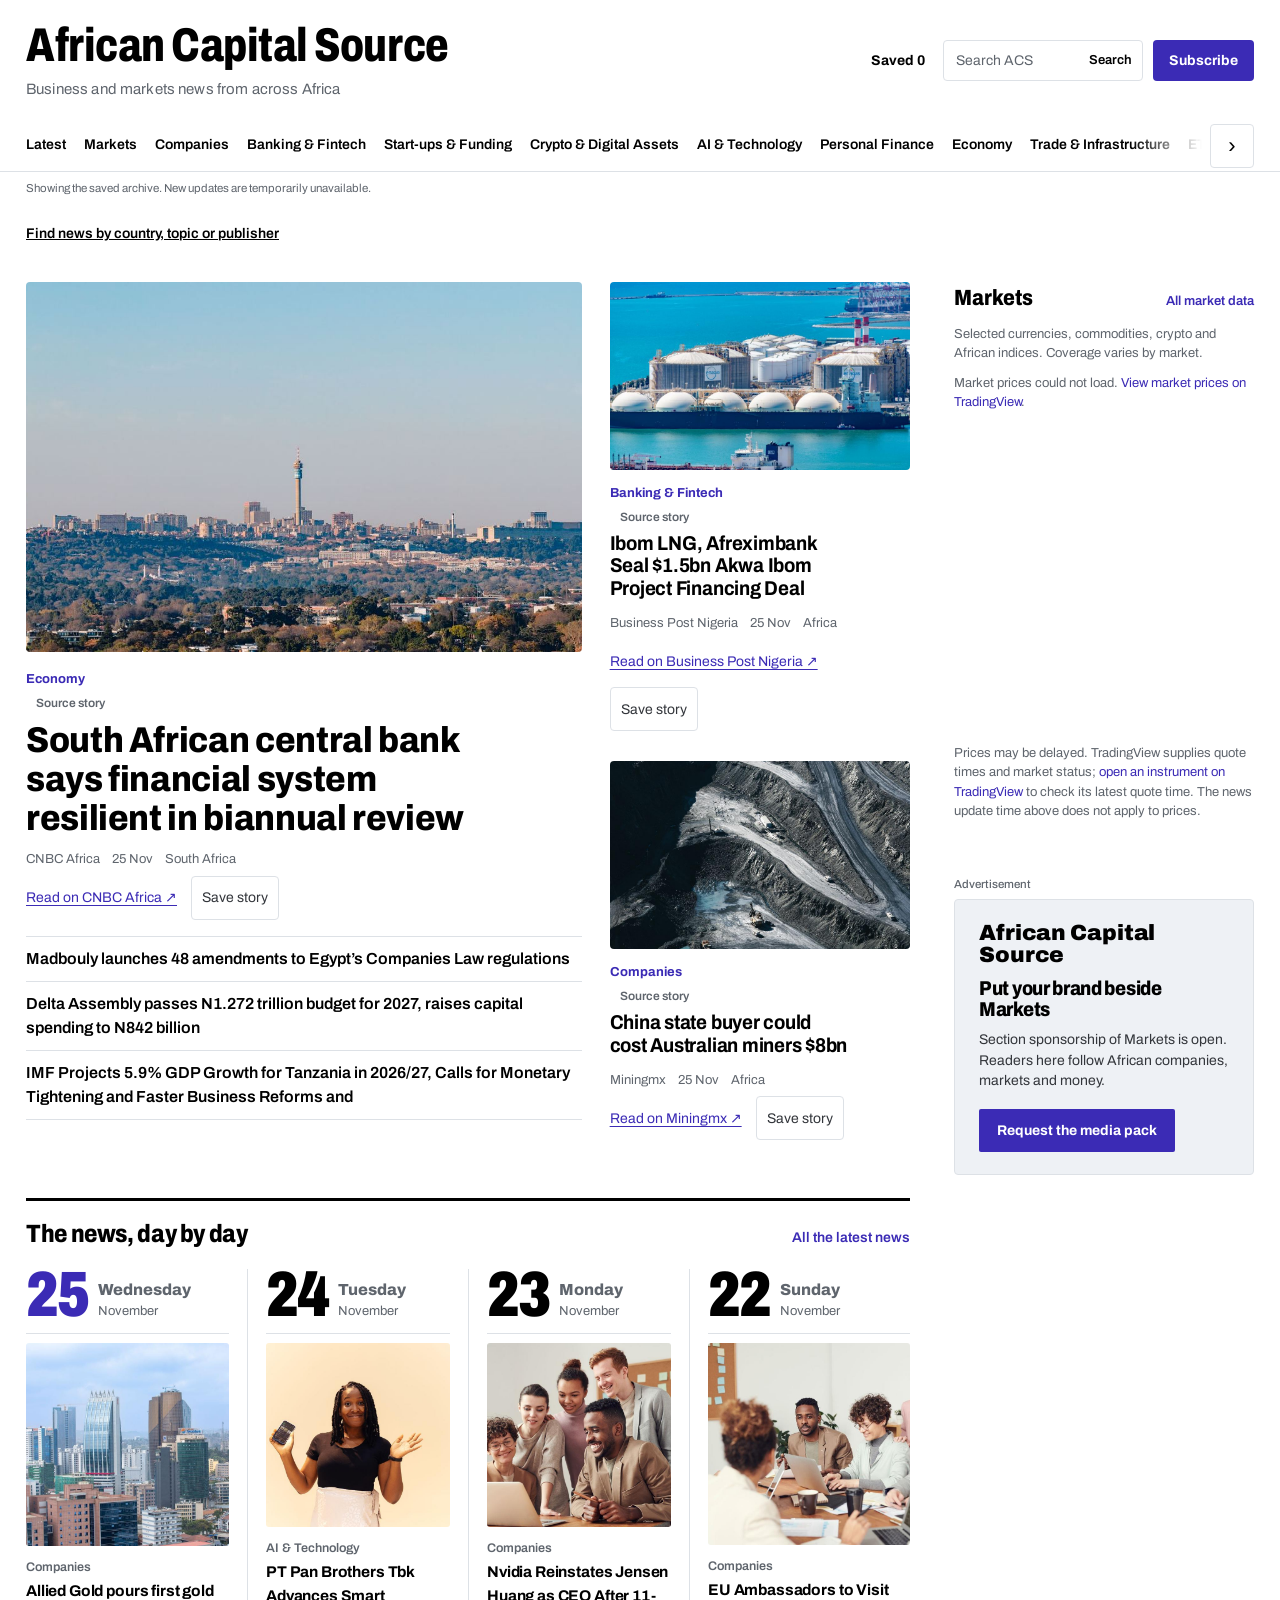
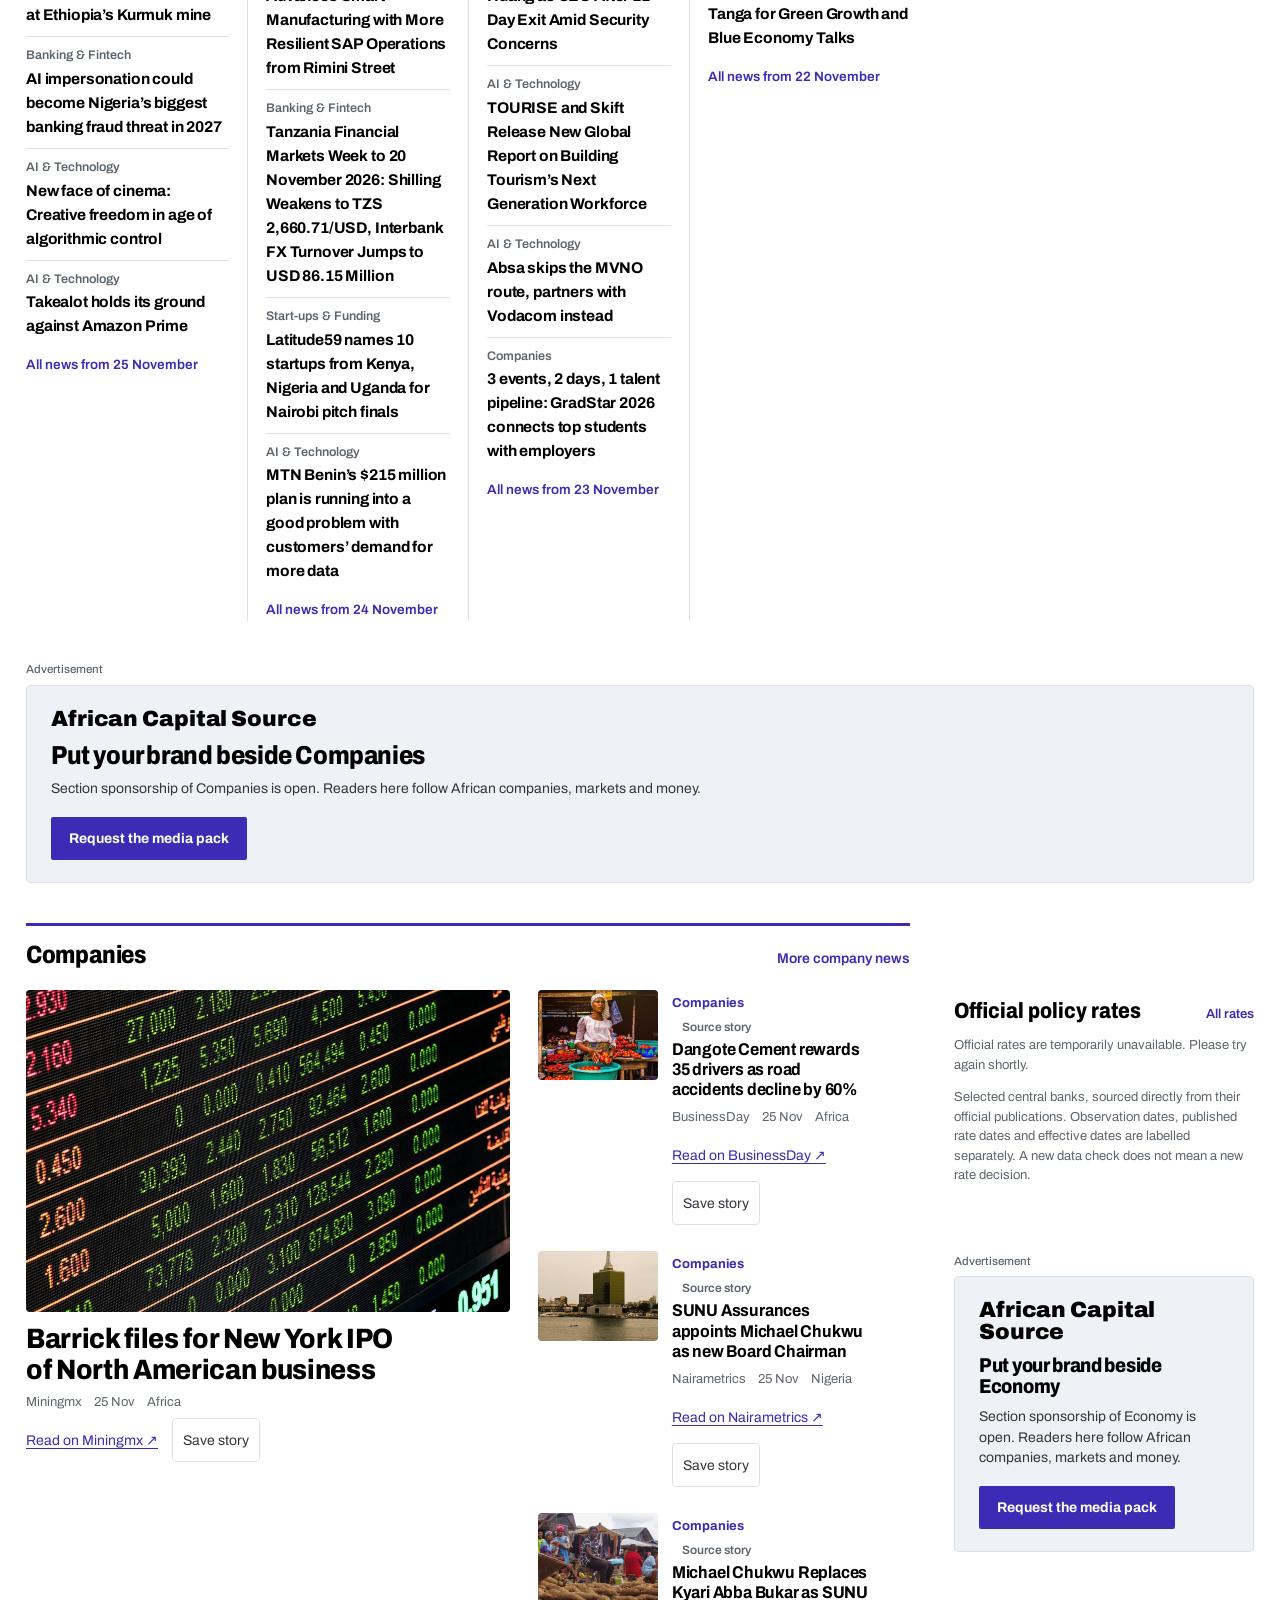
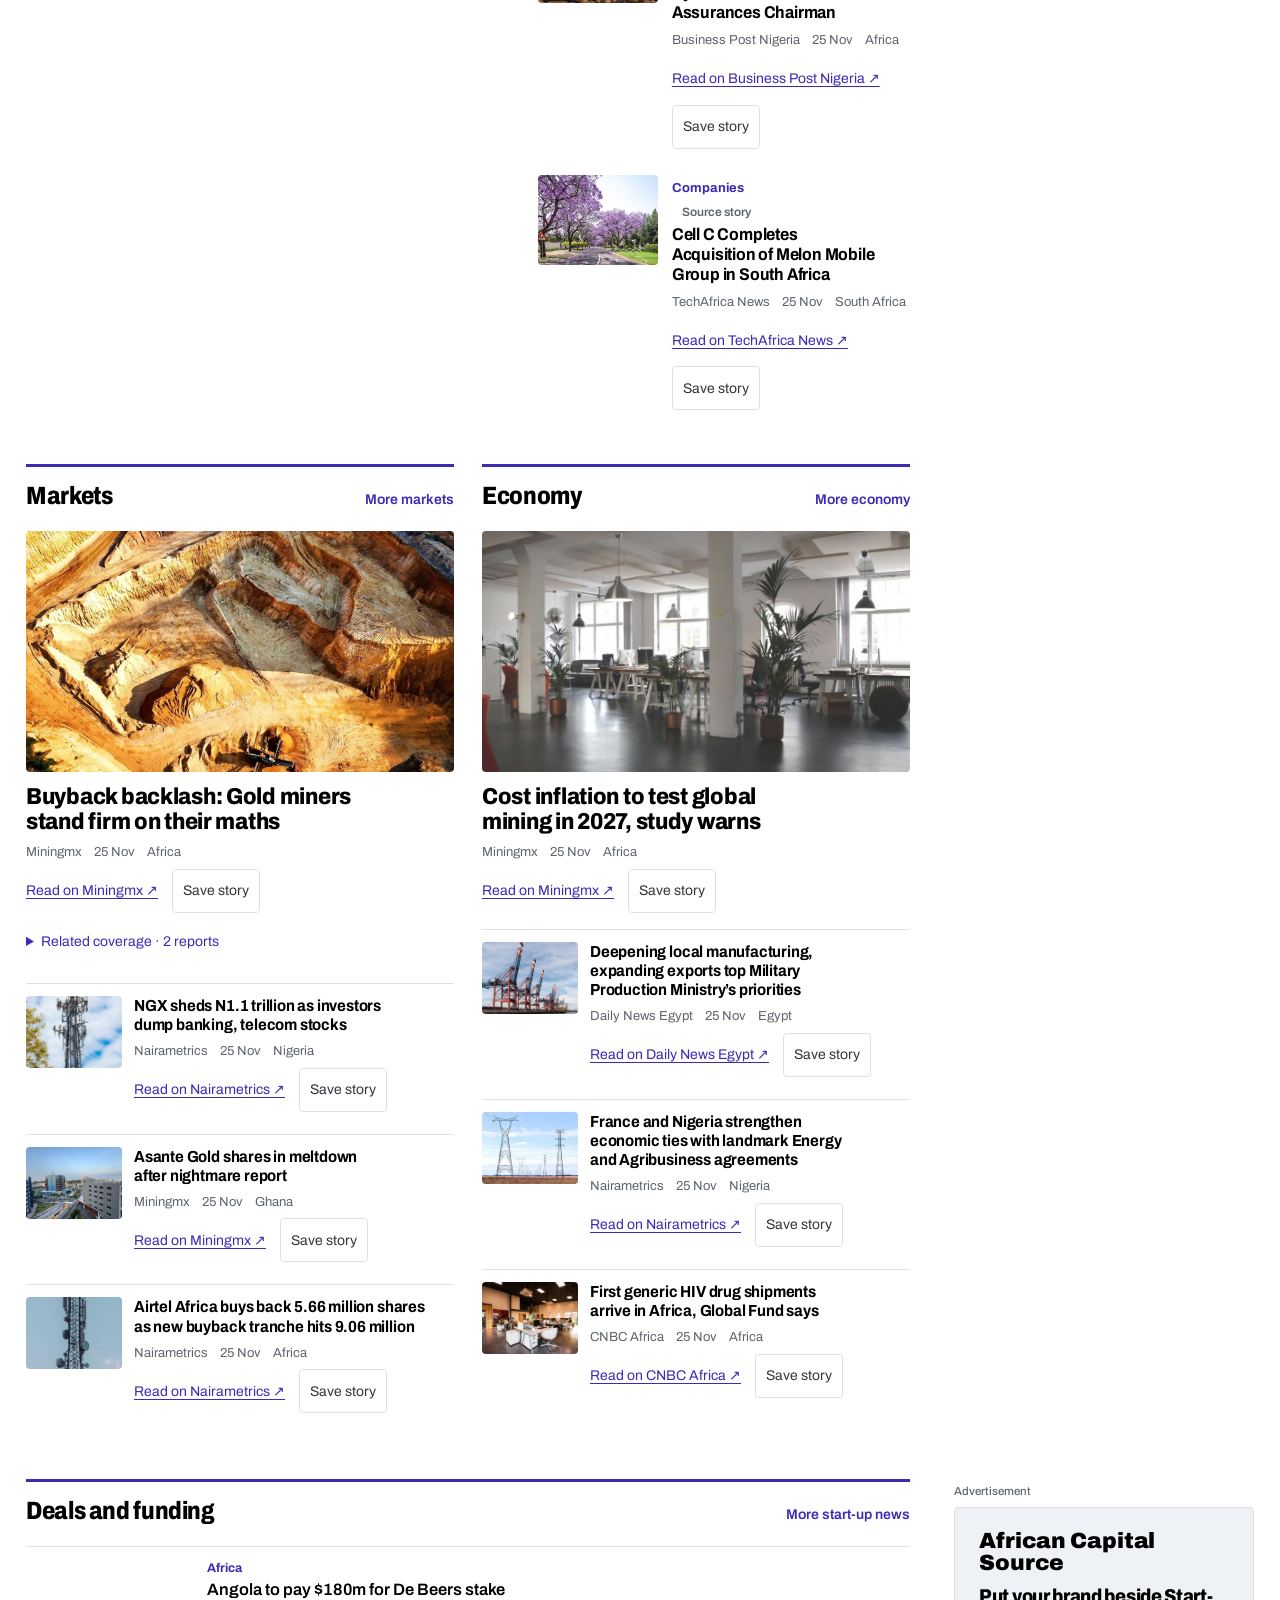
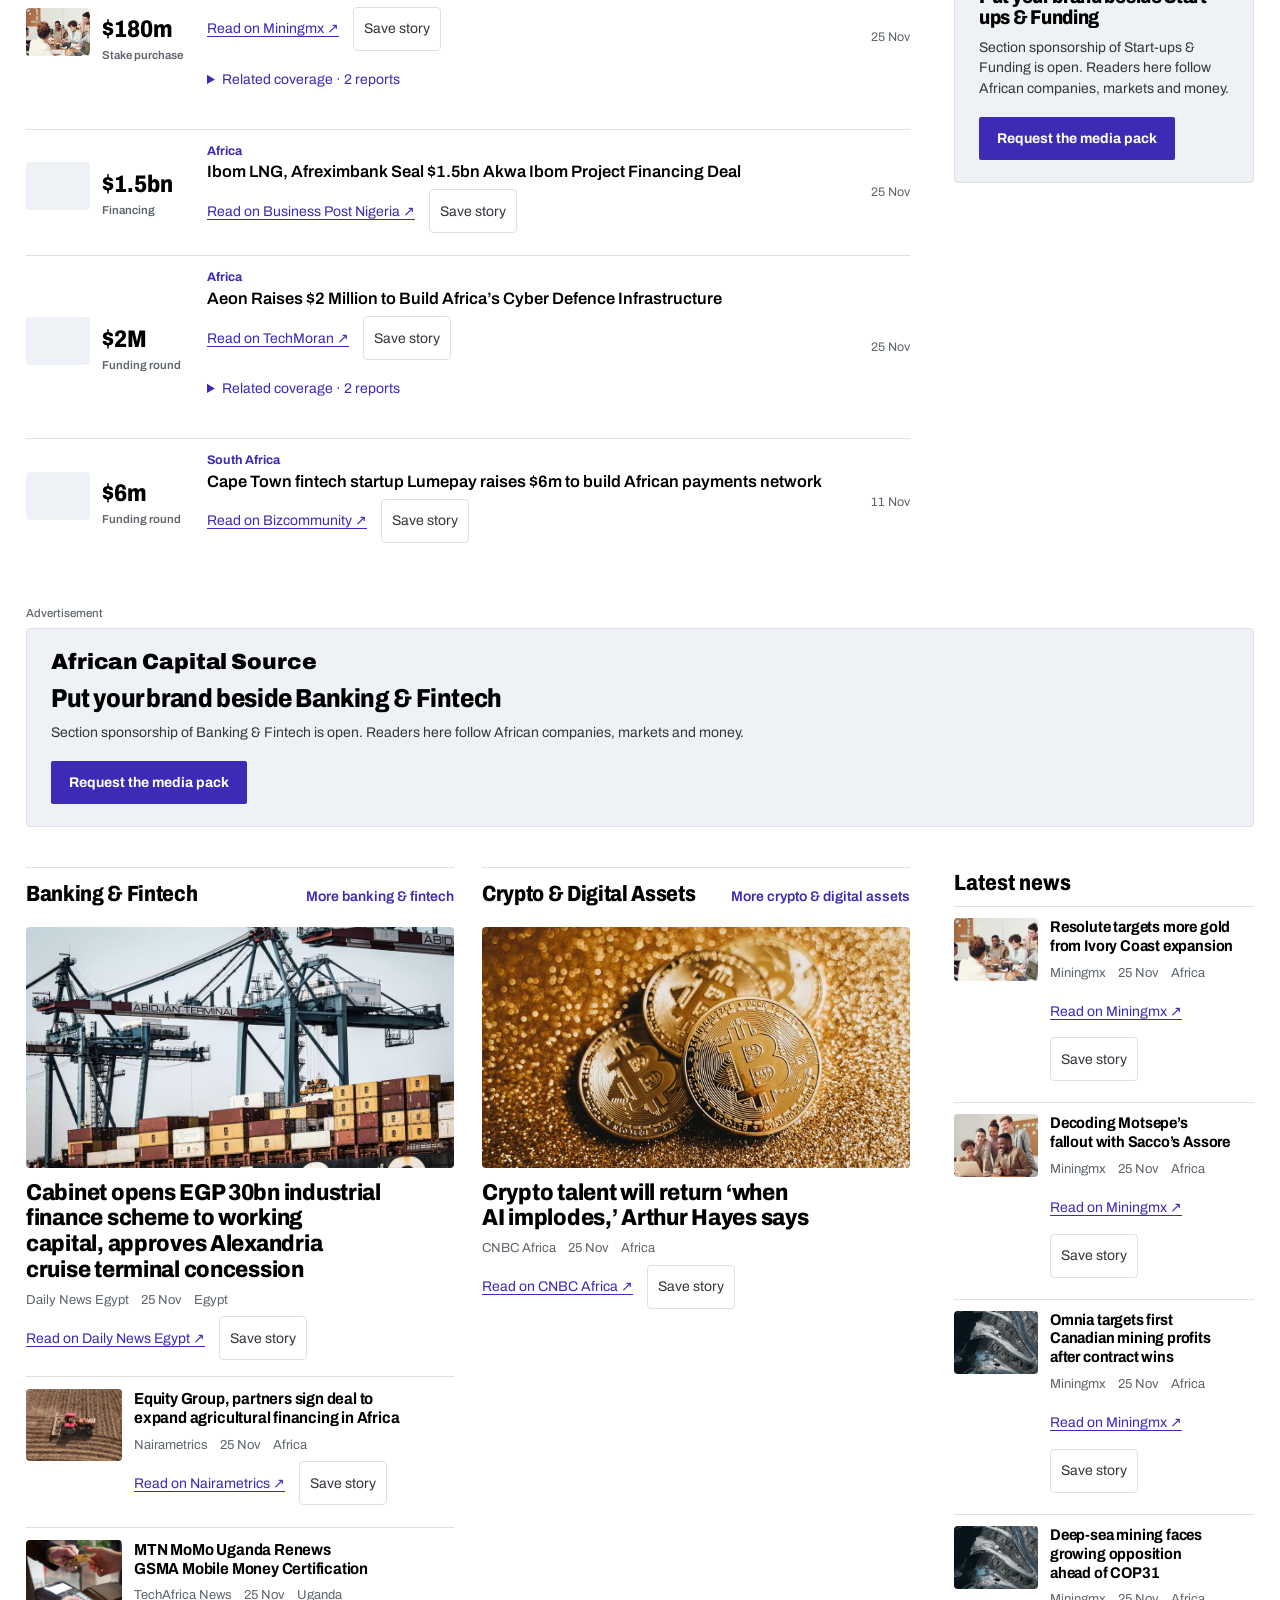
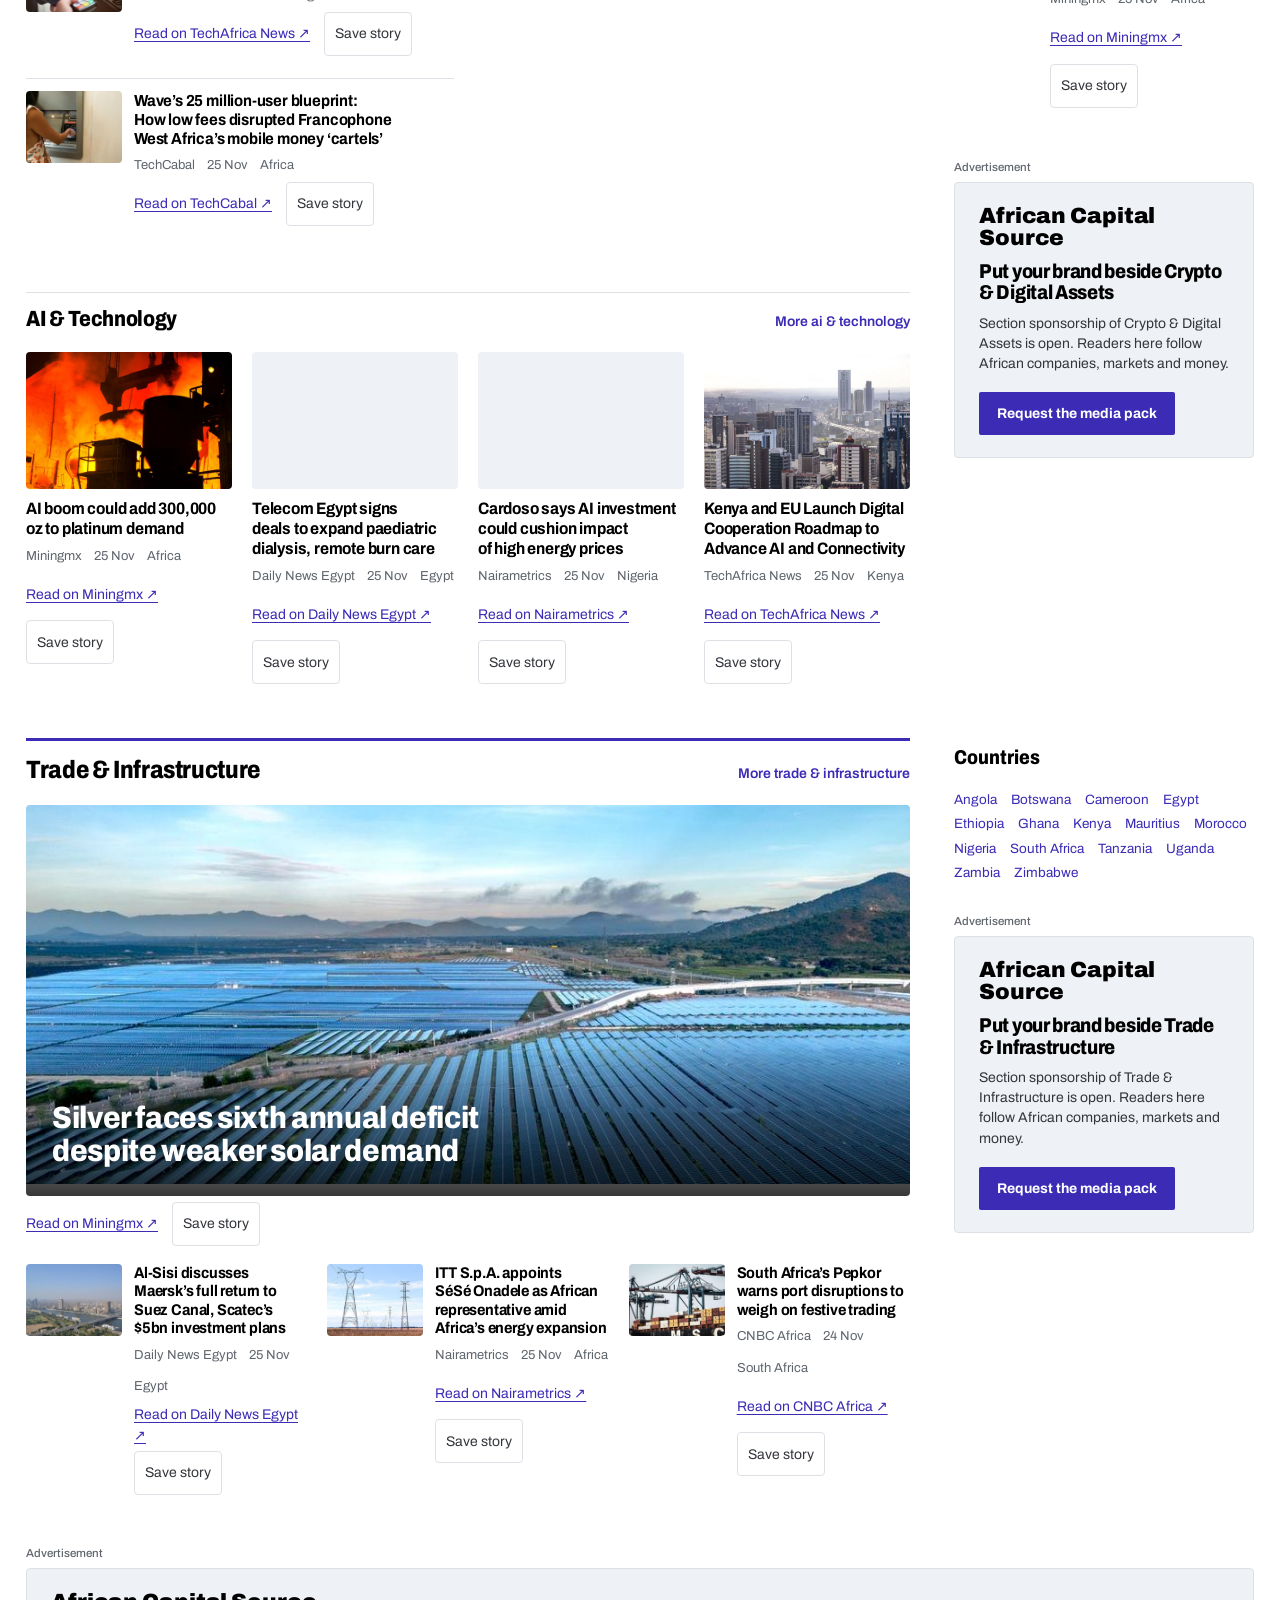
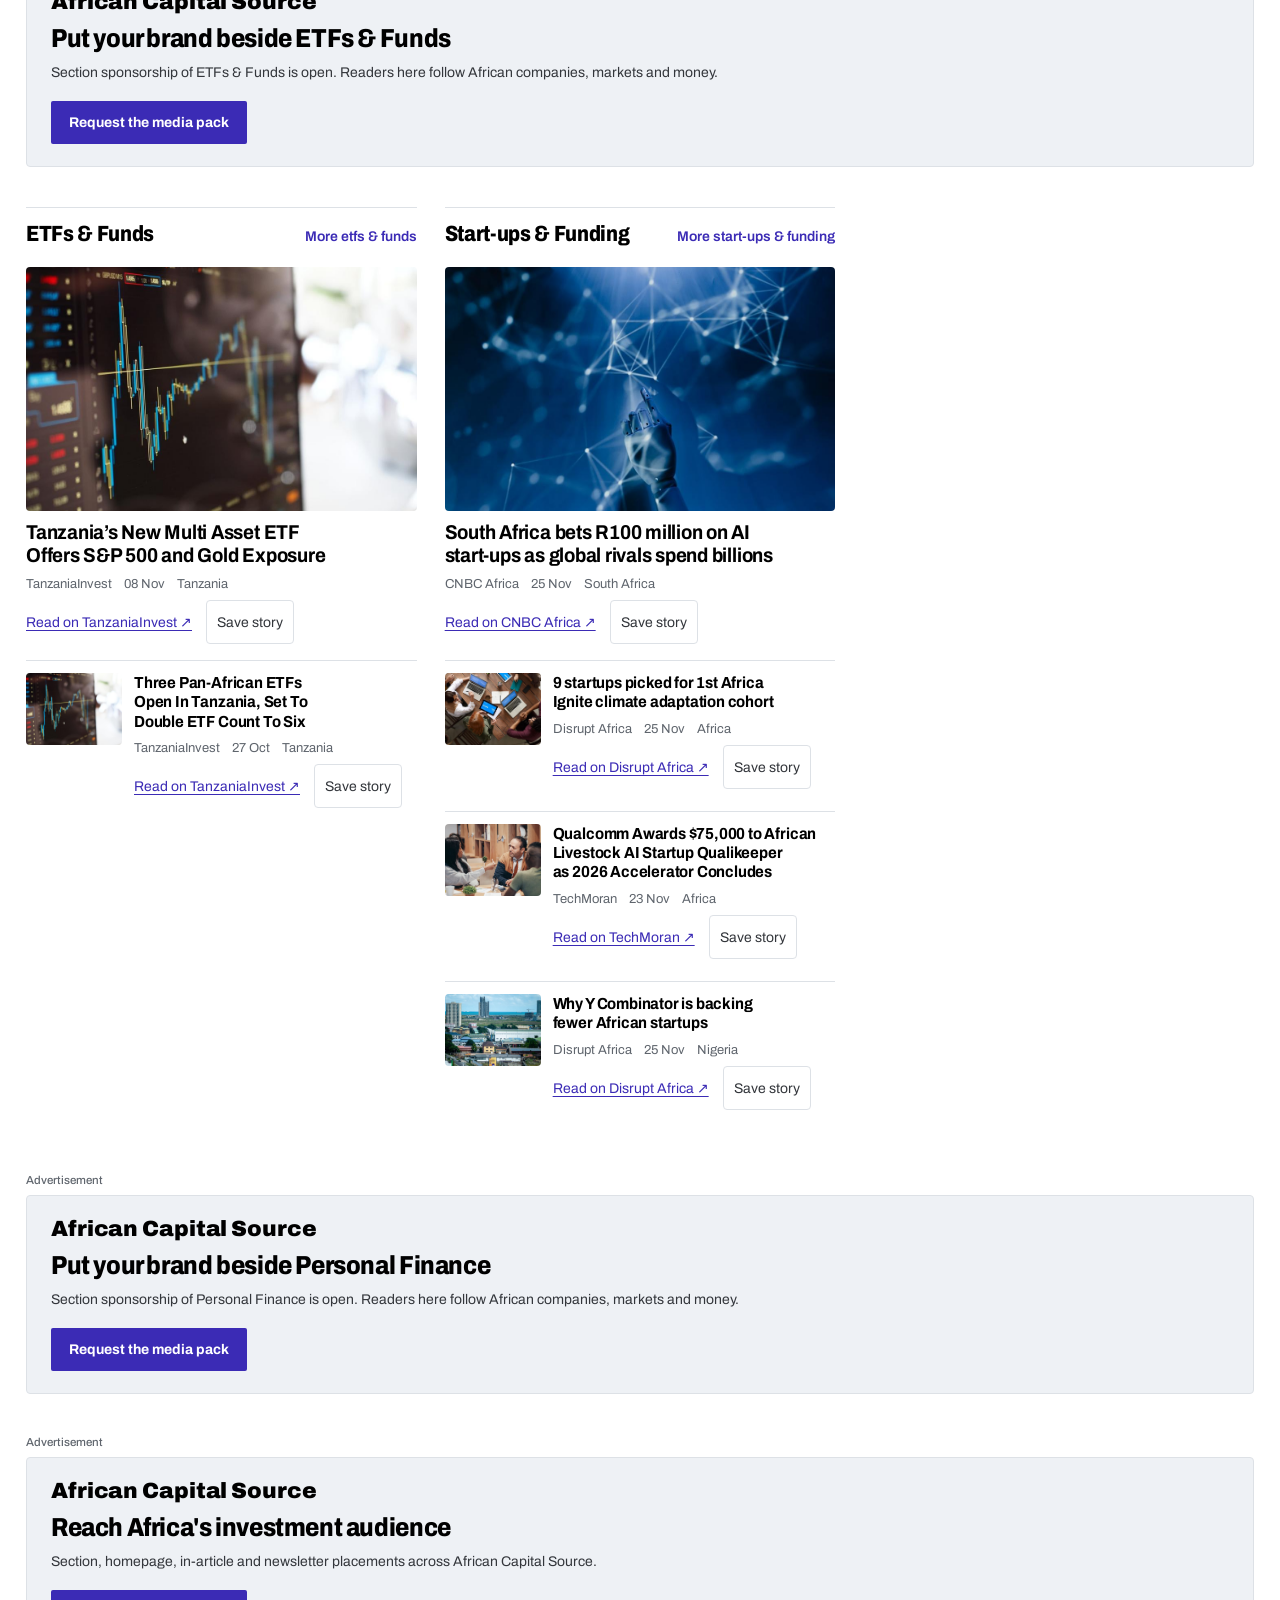
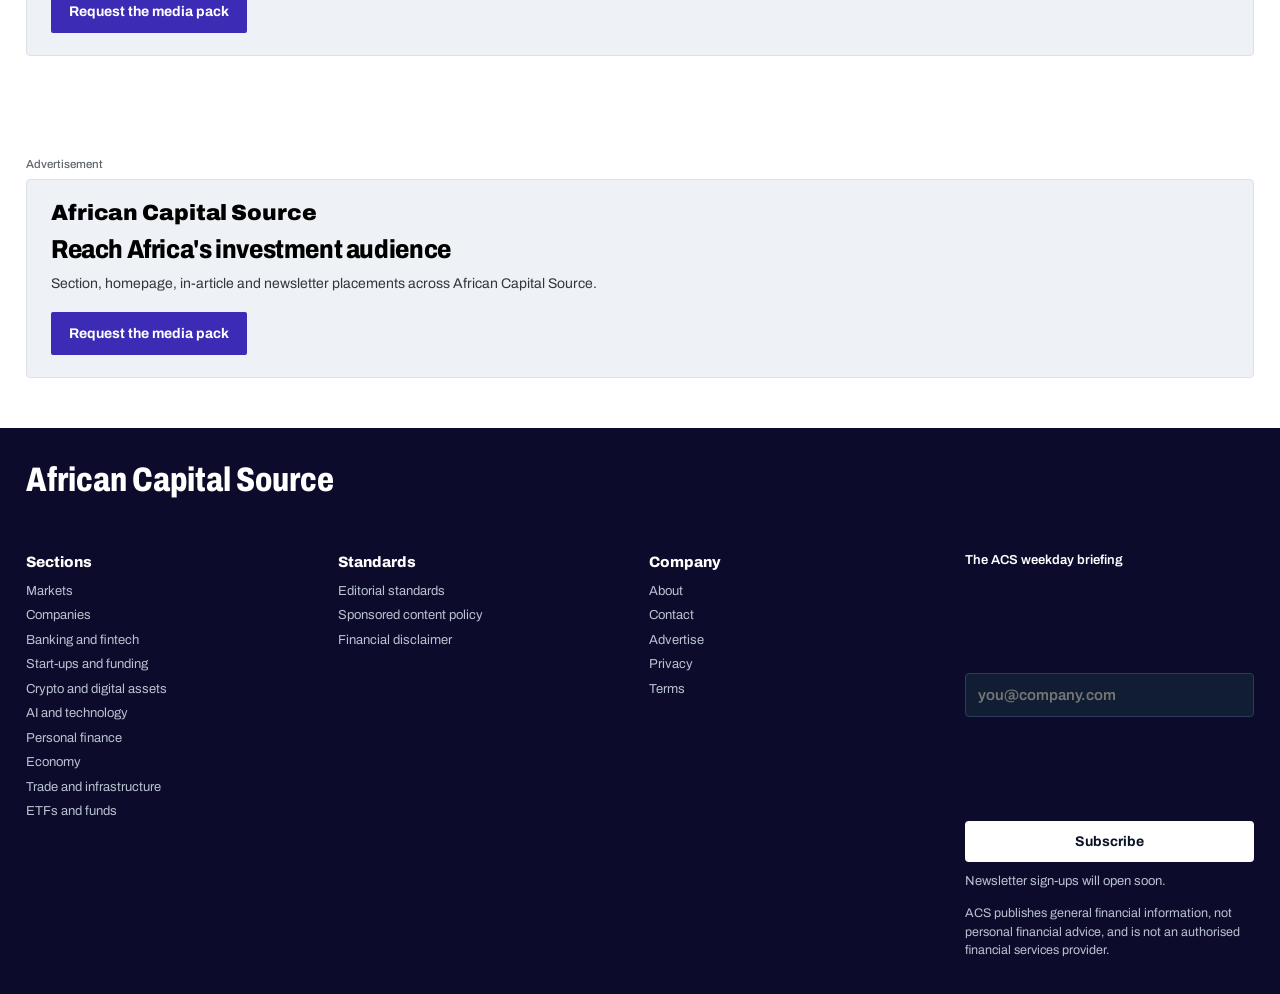
==== commit 98f33ea4: "Keep related reports together across homepage sections" ====
--- a/index.html
+++ b/index.html
@@ -1406,7 +1406,7 @@
   const [f,...r]=l;
   return `<section class="blk4 wide"><div class="sh"><h2><a href="#cat-${id}">${esc(NAV[id])}</a></h2><a class="more" href="#cat-${id}">${esc(moreL(id))}</a></div>
    <article class="ov">${pic(f)}<div class="ovt">${hd(f,"h3")}<p class="dek">${esc(f.standfirst)}</p></div></article>
-   <div class="g3">${r.map(a=>`<article>${pic(a)}<div style="min-width:0">${hd(a,"h4")}${whenL(a)}</div></article>`).join("")}</div></section>`;
+   ${storyActions(f)}${coverageLinks(f)}<div class="g3">${r.map(a=>`<article>${pic(a)}<div style="min-width:0">${hd(a,"h4")}${whenL(a)}</div></article>`).join("")}</div></section>`;
 }
 const dayName=d=>new Date(d+"T12:00:00").toLocaleDateString("en-ZA",{weekday:"long"});
 const dayLong=d=>new Date(d+"T12:00:00").toLocaleDateString("en-ZA",{day:"numeric",month:"long"});
@@ -1430,9 +1430,9 @@
   const top2=[...new Set(fresh.map(newsDate))].sort().reverse().slice(0,2);
   const pool=fresh.filter(a=>top2.includes(newsDate(a)));
   const lead=[...pool].sort((a,b)=>newsScore(b)-newsScore(a)||newsDate(b).localeCompare(newsDate(a)))[0]||all[0];
-  const used=new Set([lead.id]);
+  const used=new Set((COVERAGE.byId.get(lead.id)||[lead]).map(a=>a.id));
   const side=[...pool].filter(a=>!used.has(a.id)&&catOf(a.category)!==catOf(lead.category)).sort((a,b)=>newsScore(b)-newsScore(a)).filter((a,i,arr)=>arr.findIndex(x=>catOf(x.category)===catOf(a.category))===i).slice(0,2);
-  side.forEach(a=>used.add(a.id));
+  side.forEach(a=>(COVERAGE.byId.get(a.id)||[a]).forEach(x=>used.add(x.id)));
   const rel=ACSReader.balanced(fresh.filter(a=>a.id!==lead.id&&!side.includes(a)&&(catOf(a.category)===catOf(lead.category)||a.country===lead.country)),3,[lead,...side]);rel.forEach(a=>used.add(a.id));
   const leadH=`${pic(lead,"pic",false)}${kick(lead)}${hd(lead,"h2")}<p class="dek">${esc(lead.standfirst)}</p>${whenL(lead)}${rel.length?`<ul class="rel">${rel.map(a=>`<li><a href="#a-${esc(a.id)}">${esc(HL(a))}</a></li>`).join("")}</ul>`:""}`;
   const sideH=side.map(a=>`<article>${pic(a)}${kick(a)}${hd(a)}<p class="dek">${esc(a.standfirst)}</p>${whenL(a)}</article>`).join("");
@@ -1443,7 +1443,7 @@
   const coH=cf?`<section class="blk4"><div class="sh"><h2><a href="#cat-companies">Companies</a></h2><a class="more" href="#cat-companies">More company news</a></div>
      <div class="feat"><div class="main">${pic(cf)}${hd(cf)}<p class="dek">${esc(cf.standfirst)}</p>${whenL(cf)}</div><div class="list">${cr.map(a=>`<article>${pic(a)}<div style="min-width:0">${kick(a)}${hd(a,"h4")}${whenL(a)}</div></article>`).join("")}</div></div></section>`:"";
   const mkEc=`<div class="duo blk4">${duoSec("markets",used)}${duoSec("economy",used)}</div>`;
-  const deals=coverageList(sorted(ARTICLES.filter(a=>RECENT(a)&&DEAL_RE.test(a.headline||"")&&!NOT_DEAL.test(a.headline||"")&&keyAmt(a)))).slice(0,6); deals.forEach(a=>used.add(a.id));
+  const deals=coverageList(sorted(ARTICLES.filter(a=>RECENT(a)&&DEAL_RE.test(a.headline||"")&&!NOT_DEAL.test(a.headline||"")&&keyAmt(a)))).slice(0,6); deals.forEach(a=>(COVERAGE.byId.get(a.id)||[a]).forEach(x=>used.add(x.id)));
   const dealsH=deals.length?`<section class="blk4 ledger"><div class="sh"><h2>Deals and funding</h2><a class="more" href="#cat-startups">More start-up news</a></div><table><tbody>${deals.map(a=>`<tr><td class="th">${pic(a)}</td><td class="amt num">${esc(keyAmt(a))}<small>${dealType(a.headline)}</small></td><td><span class="c">${esc(ctry(a))}</span><a class="t" href="#a-${esc(a.id)}">${esc(HL(a))}</a>${storyActions(a)}${coverageLinks(a)}</td><td class="w">${fmtS(newsDate(a))}</td></tr>`).join("")}</tbody></table></section>`:"";
   const guides=sorted(ARTICLES.filter(a=>inCat(a,"learn")&&(a.type==="Explainer"||/how |what is|explained|guide|check/i.test(a.headline||"")))).slice(0,4);
   const guidesH=guides.length?`<section class="blk4 guides"><div class="sh minor"><h2><a href="#cat-learn">Investor education</a></h2><a class="more" href="#cat-learn">All investor guides</a></div><div class="g n${guides.length}">${guides.map(a=>`<article>${pic(a)}${hd(a,"h3")}</article>`).join("")}</div></section>`:"";
--- a/assets/reader.css
+++ b/assets/reader.css
@@ -34,6 +34,7 @@
 .filter-reset { border: 1px solid var(--hair); border-radius: 4px; background: var(--paper); color: var(--ink); }
 .filter-count { font-size: 14px; color: var(--muted); }
 .browse-link { display: inline-flex; align-items: center; min-height: 44px; font-size: 14px; font-weight: 600; text-decoration: underline; margin: 4px 0 10px; }
+.browse-link + .front { padding-top: 16px; }
 #reader-feedback { position: fixed; bottom: max(20px, env(safe-area-inset-bottom)); left: 50%; transform: translateX(-50%); z-index: 30; max-width: min(92vw,560px); background: var(--ink); color: var(--paper); border-radius: 6px; padding: 12px 18px; font-size: 14px; box-shadow: 0 4px 20px #0002; }
 #reader-feedback:empty { display: none; }
 .policy-panel table { table-layout: fixed; }
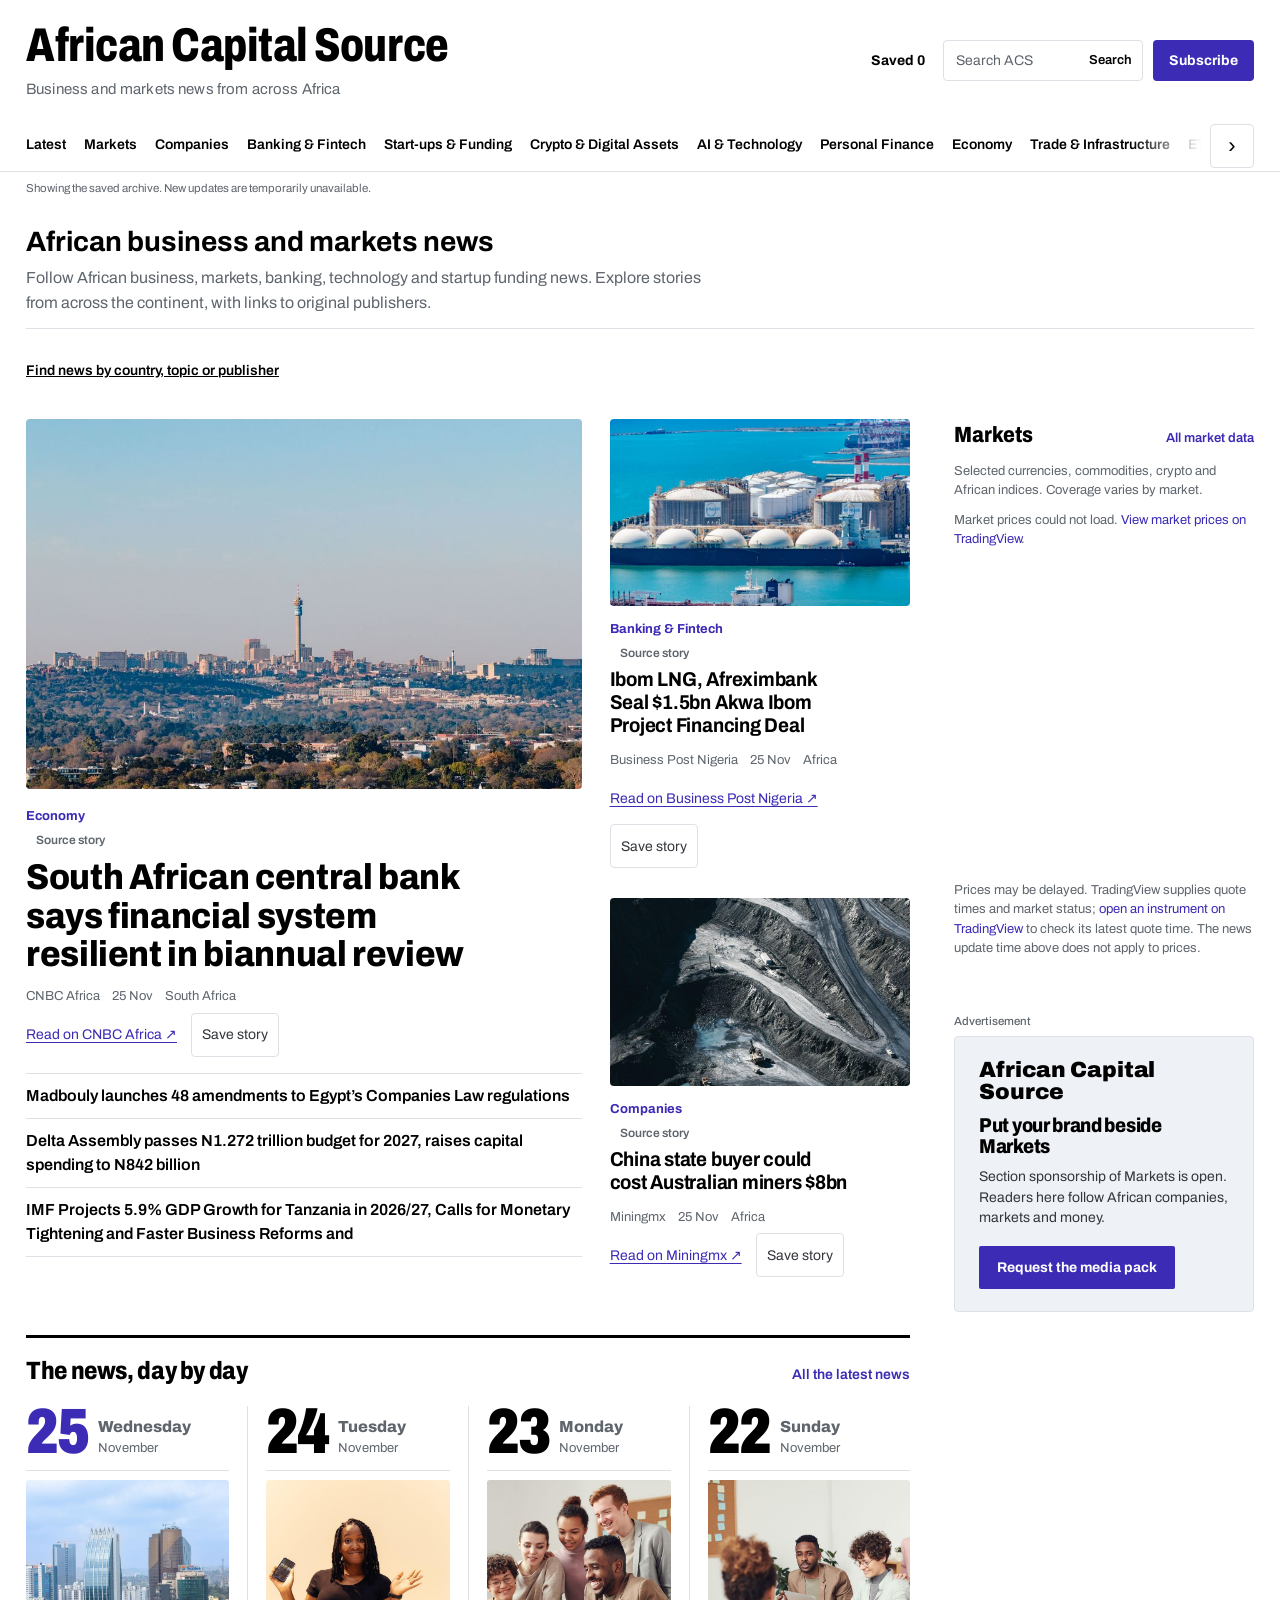
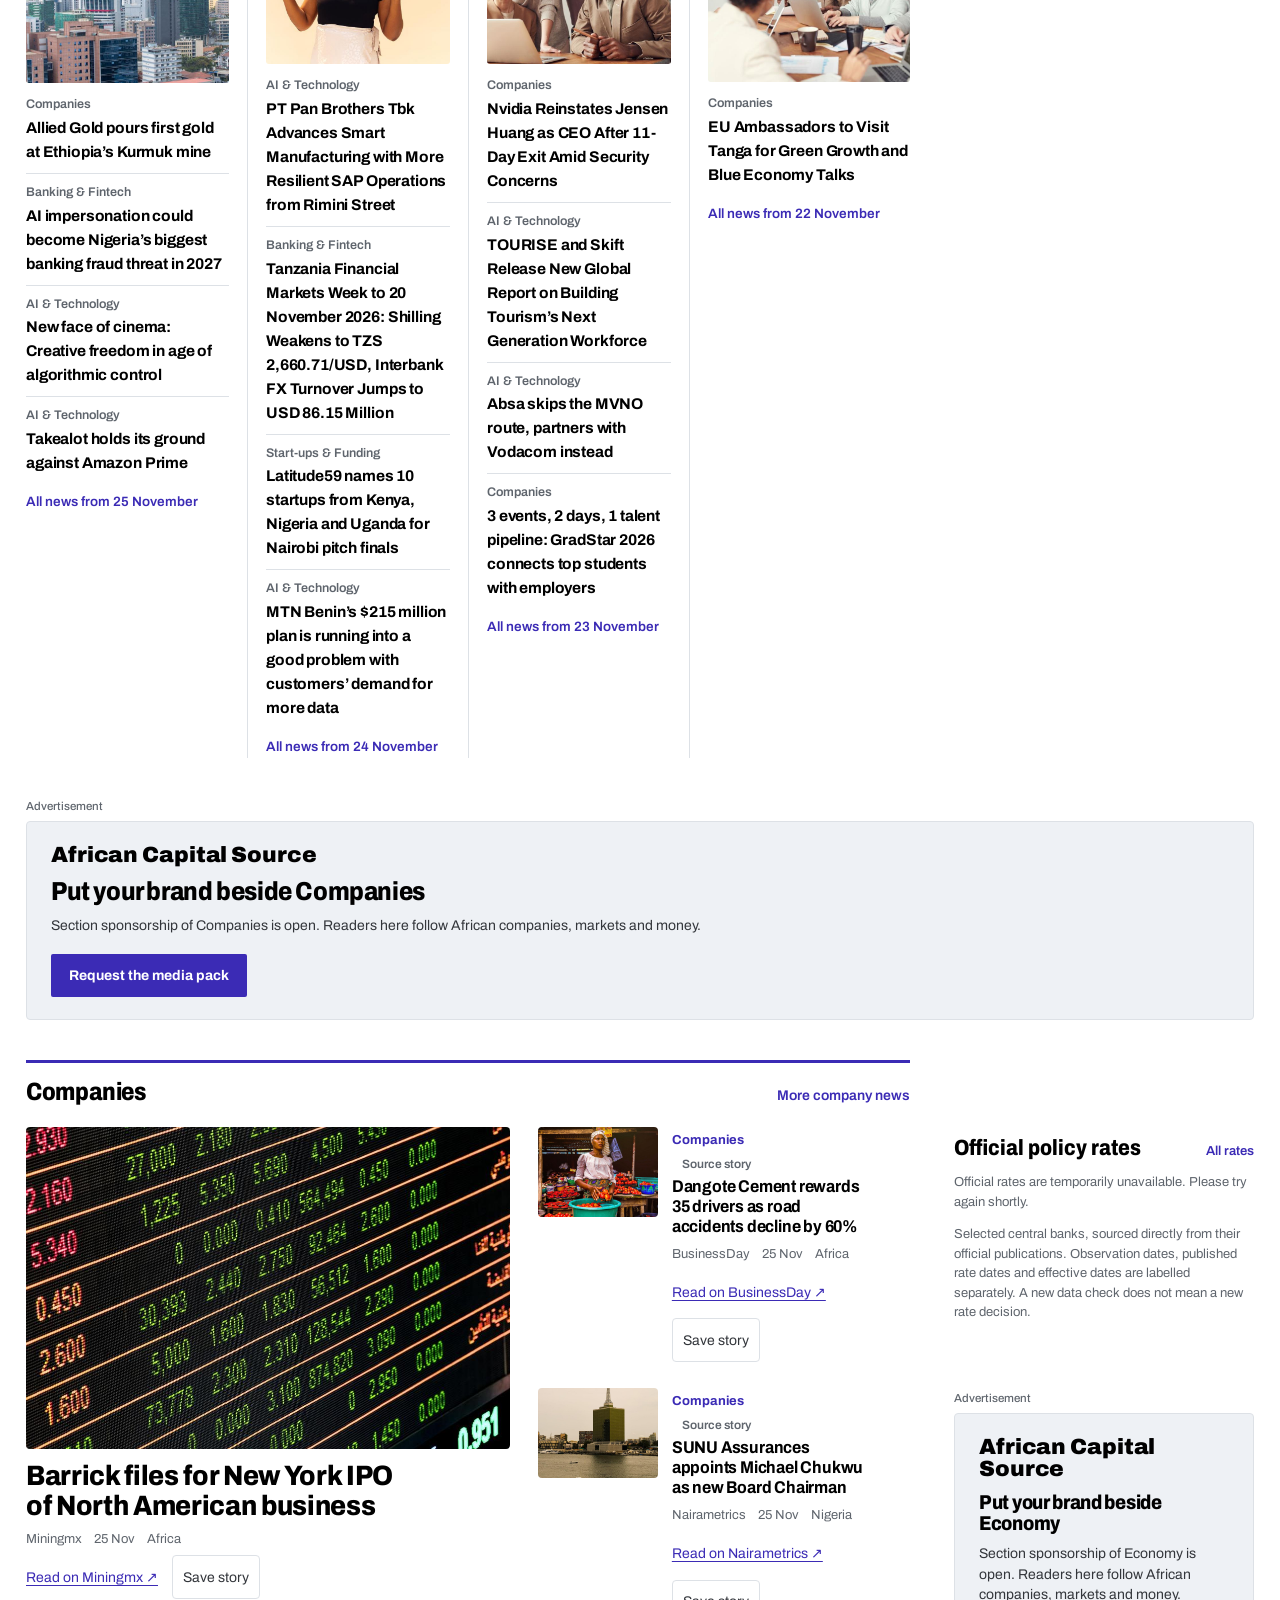
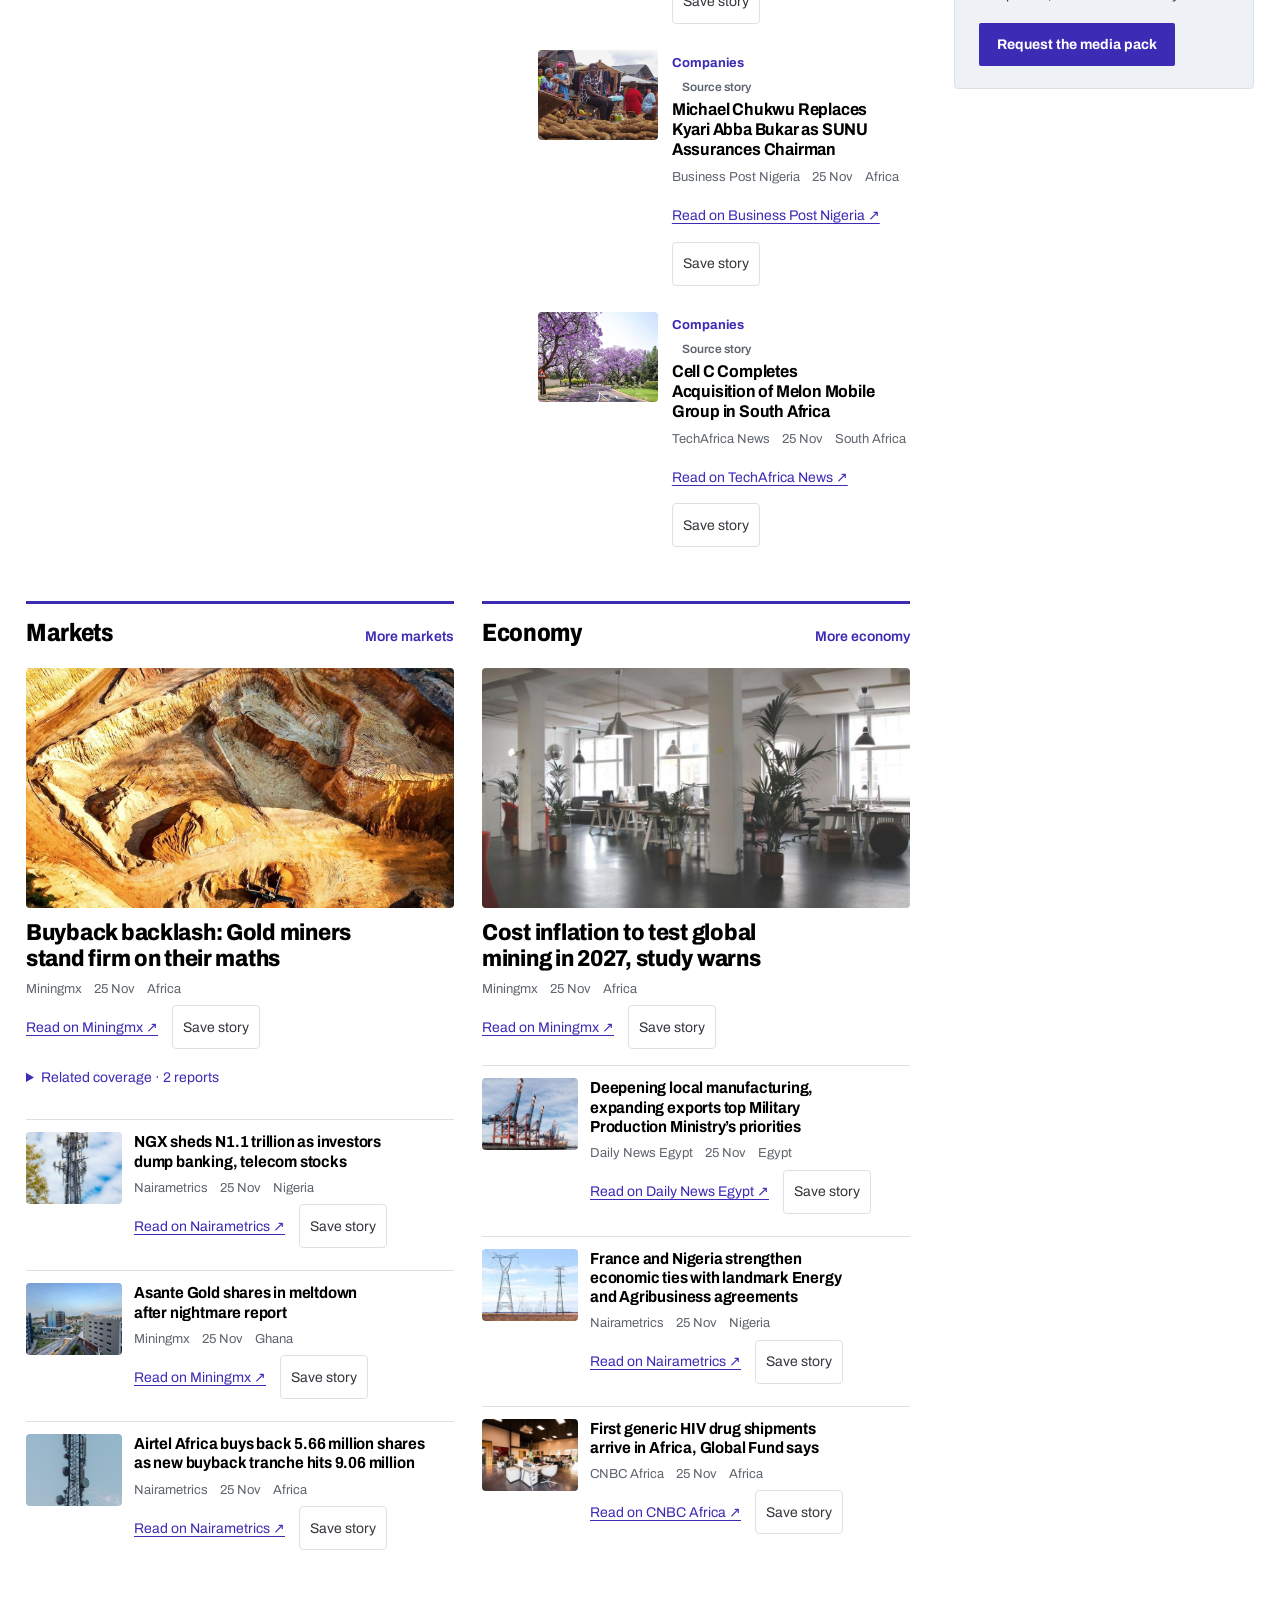
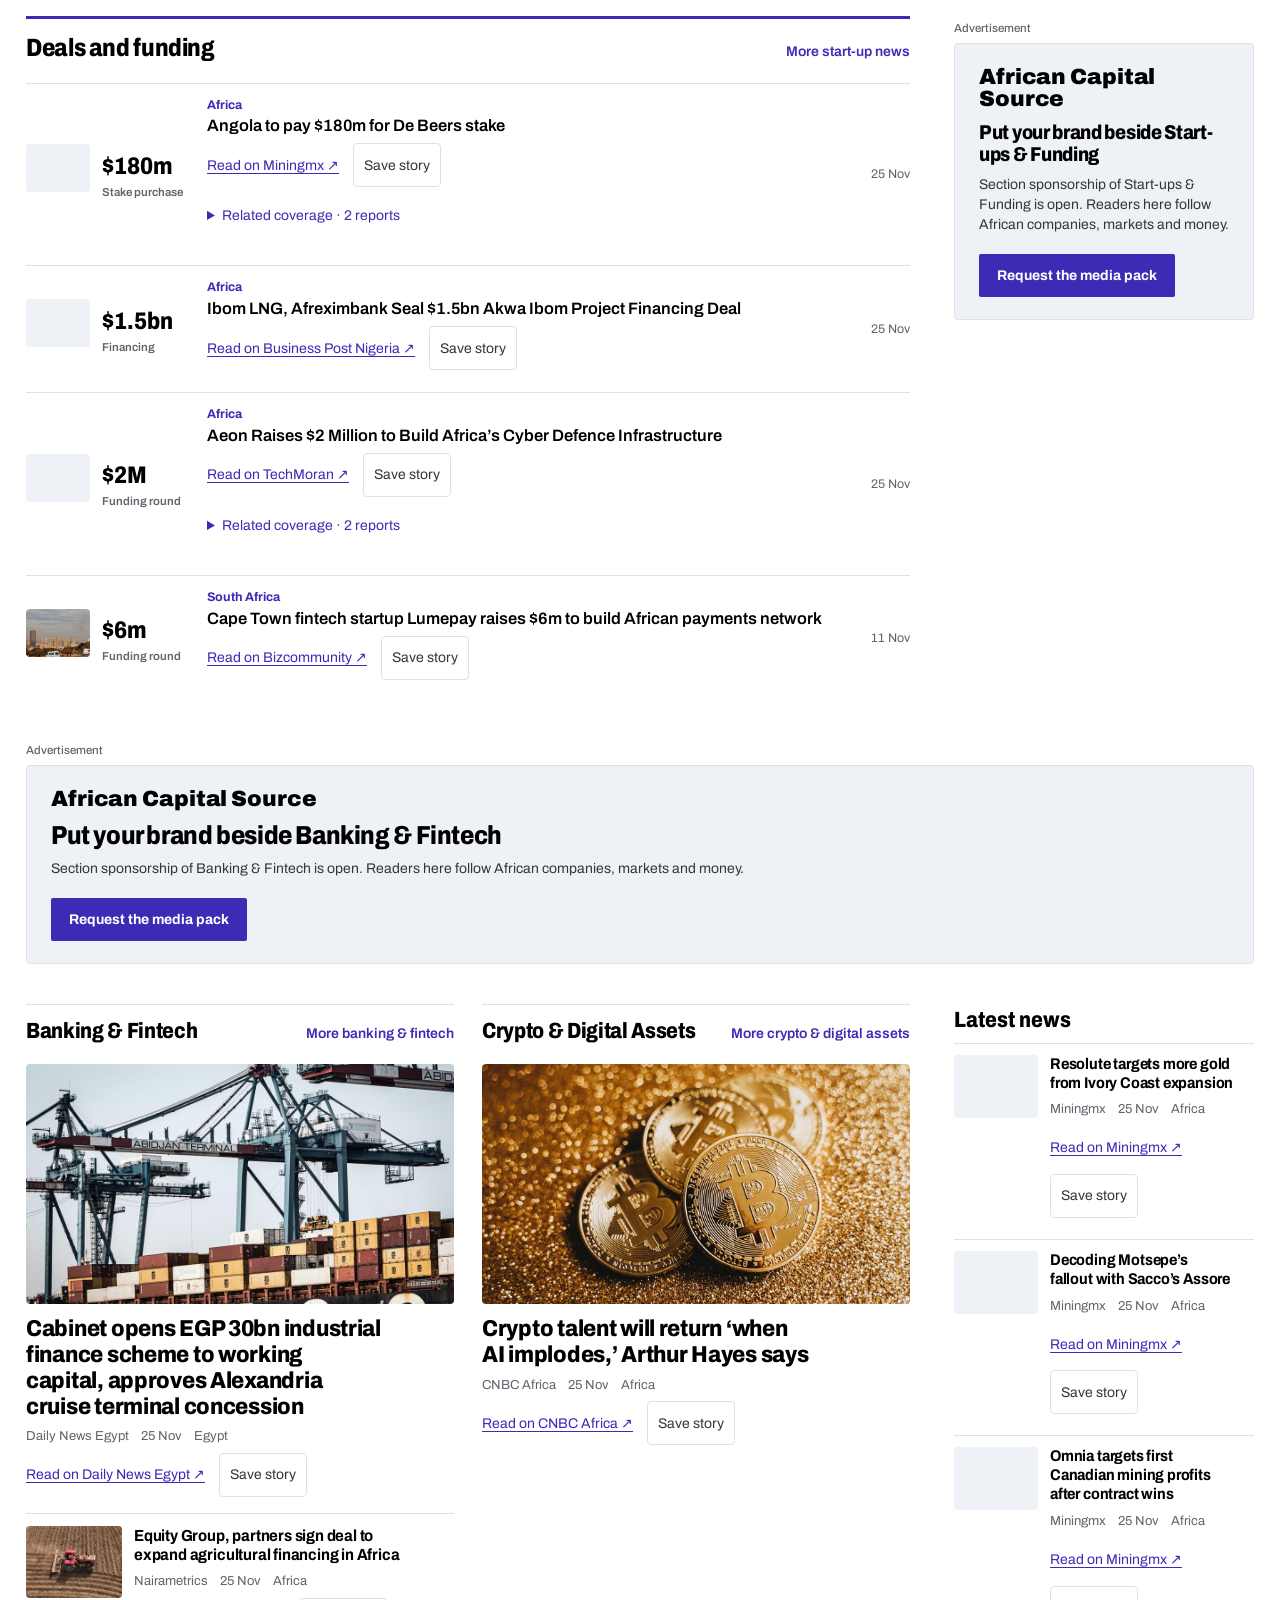
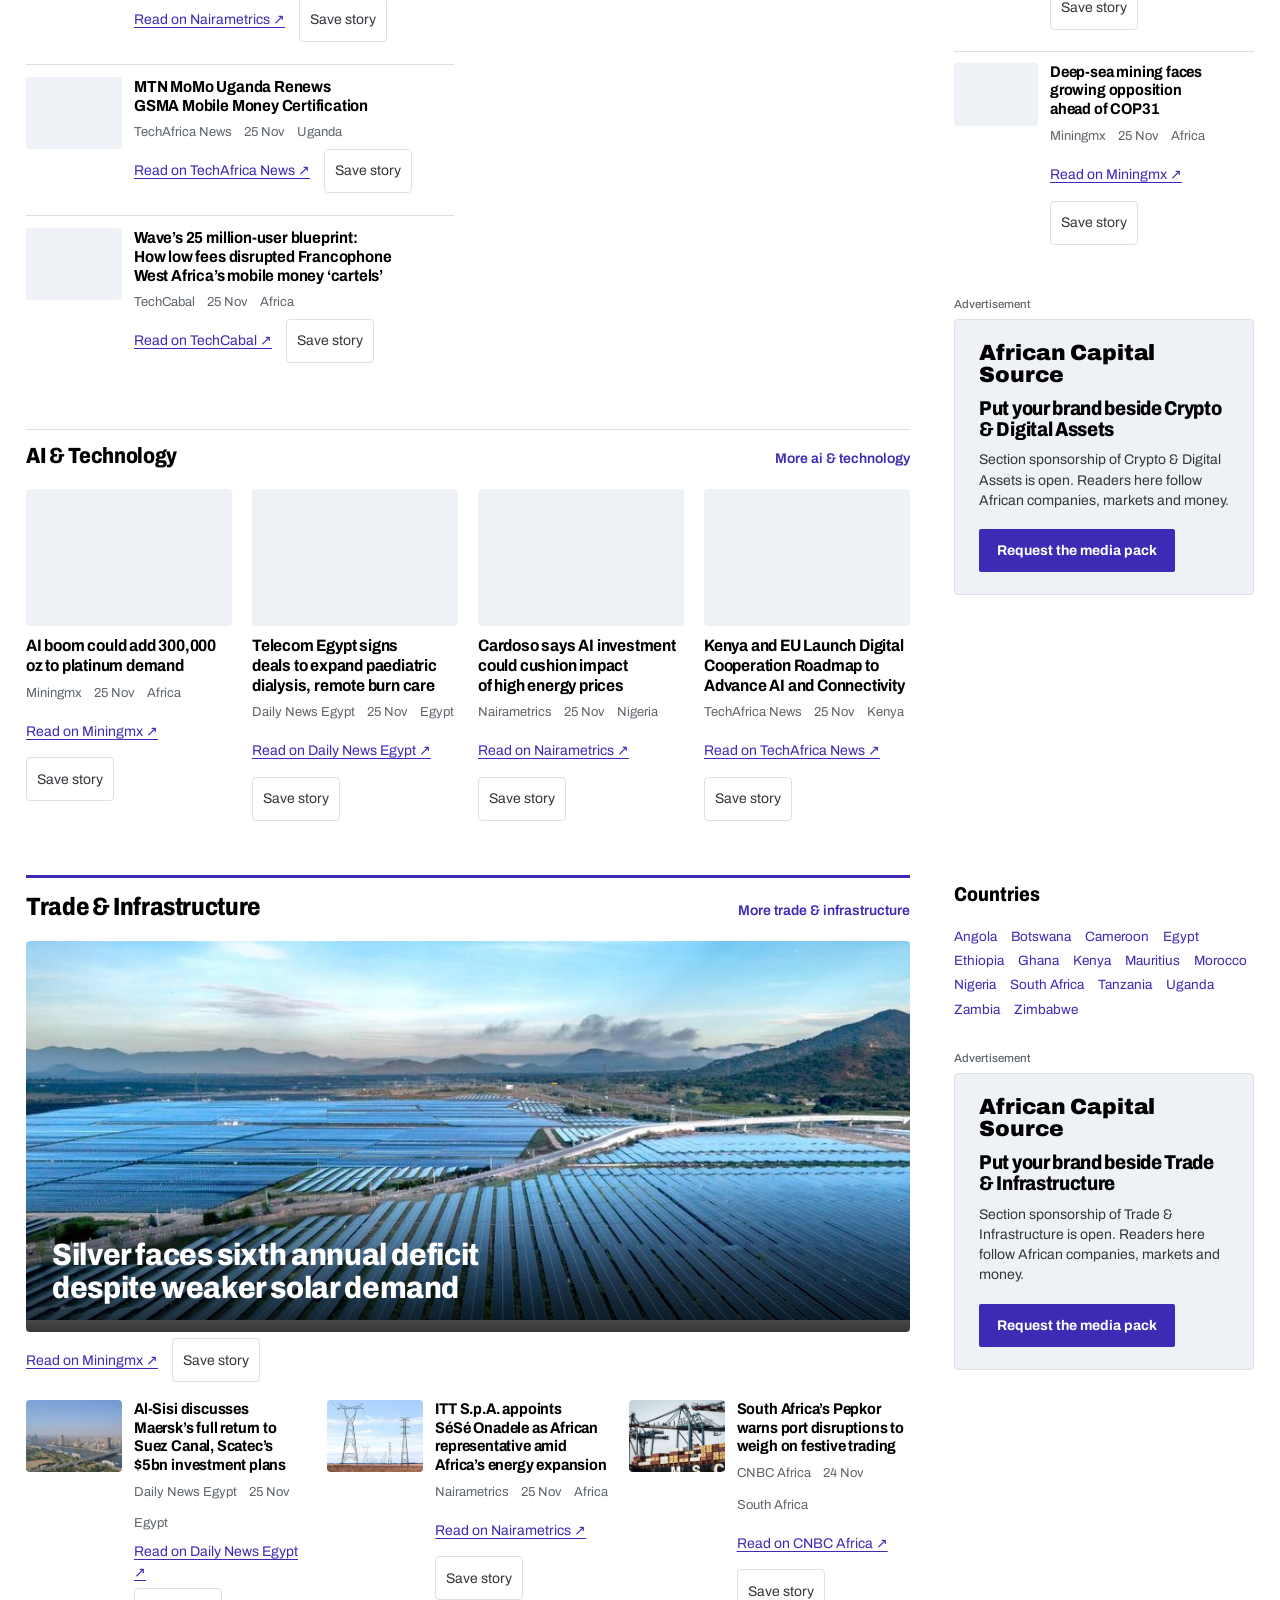
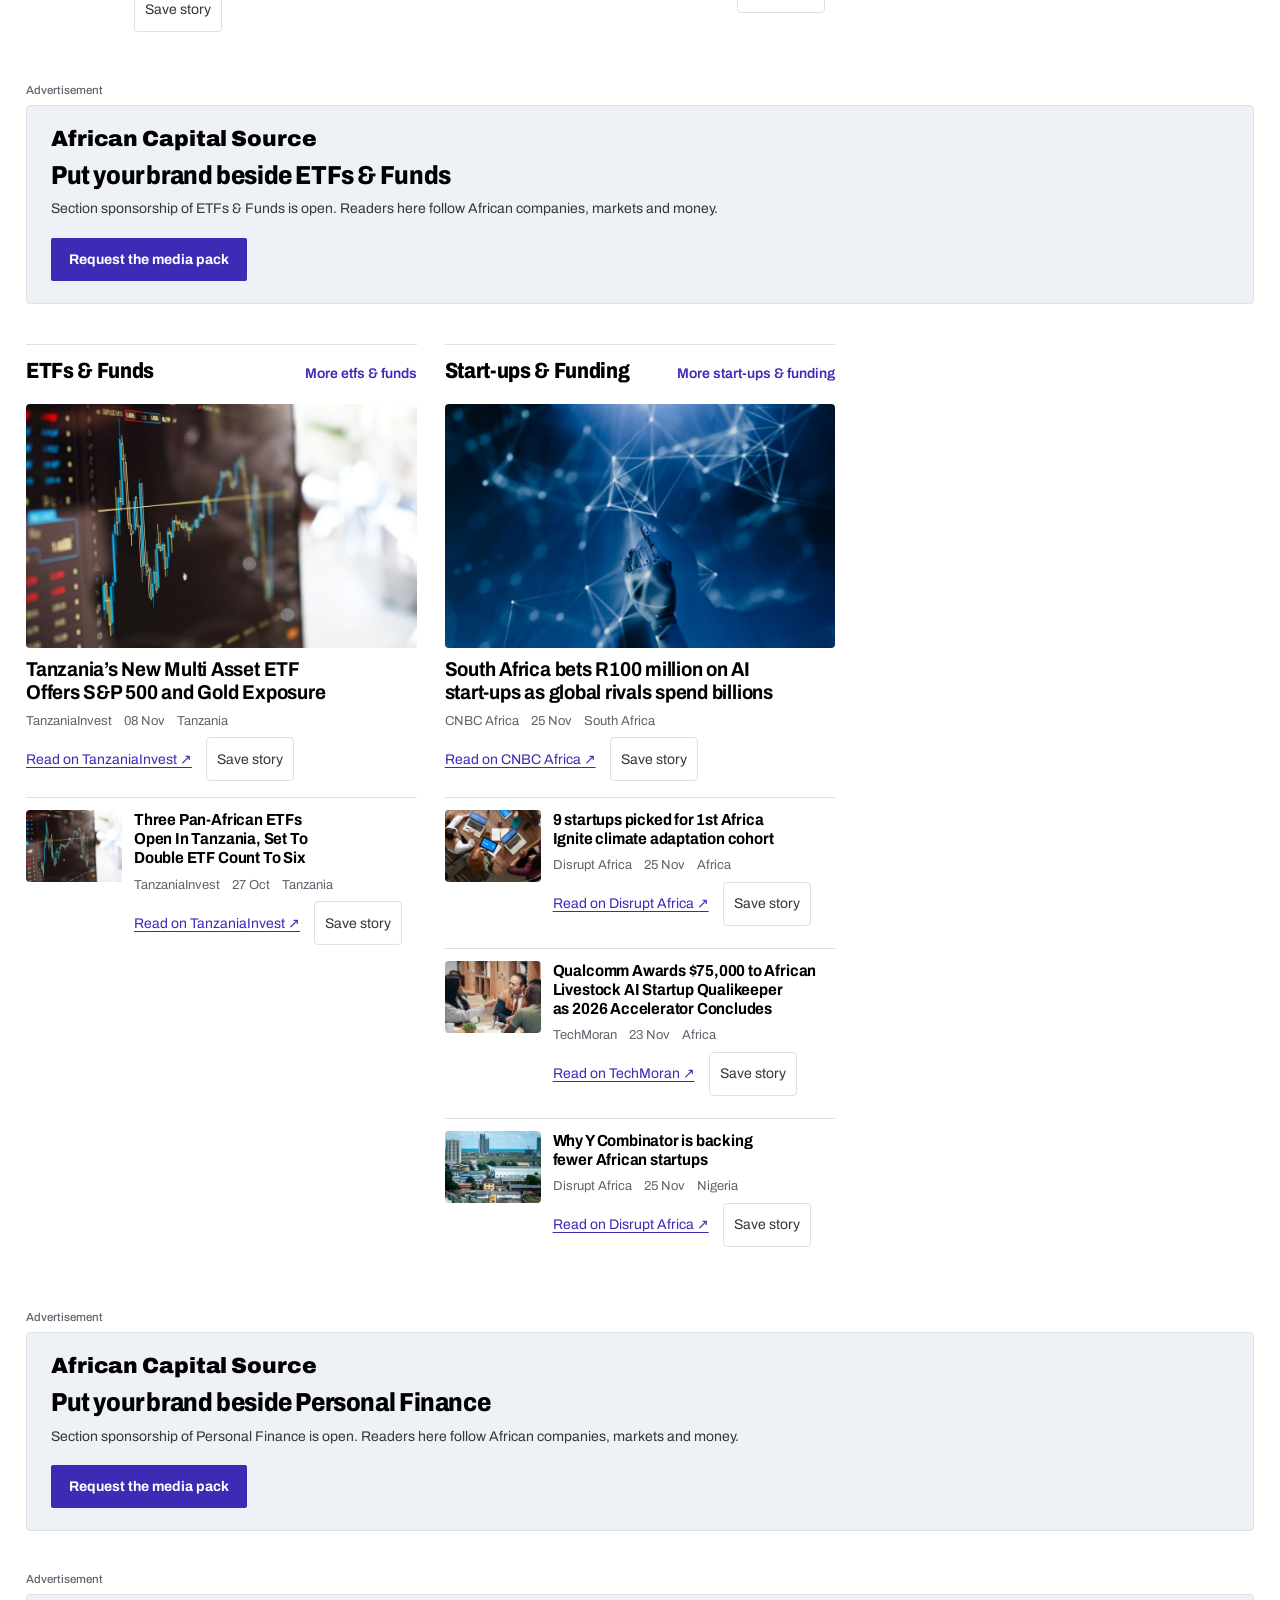
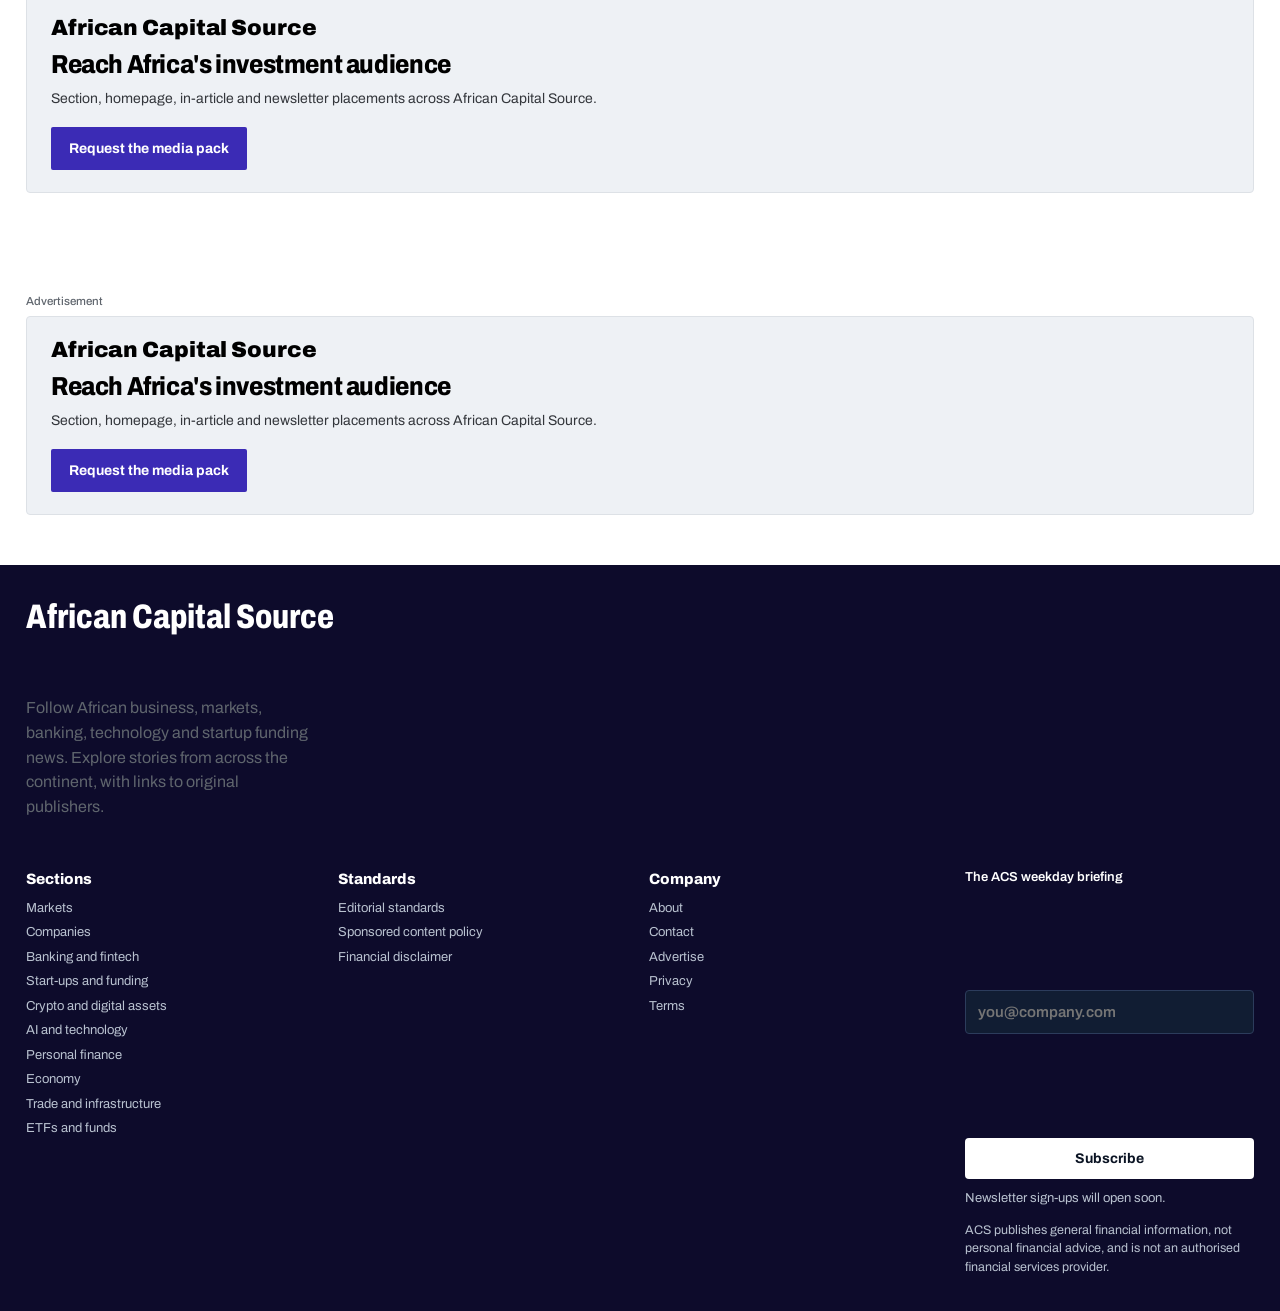
==== commit 784ffe57: "Improve search identity, metadata and crawlable publication pages" ====
--- a/index.html
+++ b/index.html
@@ -1,6 +1,30 @@
-<!doctype html><html><head><meta charset=utf8><meta name=viewport content="width=device-width,initial-scale=1,viewport-fit=cover"><style>:root{color-scheme:light;box-sizing:border-box;padding-top:env(safe-area-inset-top,0px);padding-bottom:env(safe-area-inset-bottom,0px)}html{scroll-padding-top:env(safe-area-inset-top,0px)}body{margin:0;padding:0;font:14px -apple-system,BlinkMacSystemFont,sans-serif;background:#fff;color:#000}img{max-width:100%}[hidden]:not([hidden=until-found i]){display:none!important}</style></head><body>
-<title>African Capital Source</title>
-<meta name="claude:viewport-fit-sides" content="cover">
+<!doctype html><html lang="en-ZA"><head><meta charset="utf-8"><meta name=viewport content="width=device-width,initial-scale=1,viewport-fit=cover"><style>:root{color-scheme:light;box-sizing:border-box;padding-top:env(safe-area-inset-top,0px);padding-bottom:env(safe-area-inset-bottom,0px)}html{scroll-padding-top:env(safe-area-inset-top,0px)}body{margin:0;padding:0;font:14px -apple-system,BlinkMacSystemFont,sans-serif;background:#fff;color:#000}img{max-width:100%}[hidden]:not([hidden=until-found i]){display:none!important}</style>
+<title>African Capital Source | African Business &amp; Markets News</title>
+<meta name="description" content="Follow African business, markets, banking, technology and startup funding news. Explore stories from across the continent, with links to original publishers.">
+<meta name="robots" content="index,follow,max-image-preview:large">
+<meta name="theme-color" content="#0d3550">
+<meta name="application-name" content="African Capital Source">
+<link rel="canonical" href="https://www.africacapitalsource.com/">
+<link rel="icon" type="image/png" sizes="96x96" href="/assets/favicon-96.png">
+<link rel="apple-touch-icon" sizes="180x180" href="/assets/apple-touch-icon.png">
+<link rel="manifest" href="/site.webmanifest">
+<meta property="og:type" content="website">
+<meta property="og:site_name" content="African Capital Source">
+<meta property="og:locale" content="en_ZA">
+<meta property="og:title" content="African Capital Source | African Business &amp; Markets News">
+<meta property="og:description" content="Follow African business, markets, banking, technology and startup funding news. Explore stories from across the continent, with links to original publishers.">
+<meta property="og:url" content="https://www.africacapitalsource.com/">
+<meta property="og:image" content="https://www.africacapitalsource.com/assets/acs-icon-512.png">
+<meta property="og:image:width" content="512">
+<meta property="og:image:height" content="512">
+<meta property="og:image:alt" content="ACS — African Capital Source">
+<meta name="twitter:card" content="summary">
+<meta name="twitter:title" content="African Capital Source | African Business &amp; Markets News">
+<meta name="twitter:description" content="Follow African business, markets, banking, technology and startup funding news. Explore stories from across the continent, with links to original publishers.">
+<meta name="twitter:image" content="https://www.africacapitalsource.com/assets/acs-icon-512.png">
+<meta name="twitter:image:alt" content="ACS — African Capital Source">
+<script type="application/ld+json">{"@context": "https://schema.org", "@graph": [{"@type": "WebSite", "@id": "https://www.africacapitalsource.com/#website", "url": "https://www.africacapitalsource.com/", "name": "African Capital Source", "alternateName": "ACS", "description": "Follow African business, markets, banking, technology and startup funding news. Explore stories from across the continent, with links to original publishers.", "inLanguage": "en-ZA", "publisher": {"@id": "https://www.africacapitalsource.com/#organization"}}, {"@type": "Organization", "@id": "https://www.africacapitalsource.com/#organization", "name": "African Capital Source", "alternateName": "ACS", "url": "https://www.africacapitalsource.com/", "description": "Follow African business, markets, banking, technology and startup funding news. Explore stories from across the continent, with links to original publishers.", "logo": {"@type": "ImageObject", "url": "https://www.africacapitalsource.com/assets/acs-icon-512.png", "width": 512, "height": 512}, "email": "lwaziagain@gmail.com"}]}</script>
+
 <link rel="preconnect" href="https://fonts.googleapis.com">
 <link rel="preconnect" href="https://fonts.gstatic.com" crossorigin>
 <link rel="preconnect" href="https://raw.githubusercontent.com">
@@ -859,7 +883,8 @@
 .adu.prop .ad-note{color:var(--muted)}
 </style>
 
-<link rel="stylesheet" href="assets/reader.css?v=20261126">
+<link rel="stylesheet" href="assets/reader.css?v=20261126-seo">
+</head><body>
 <a class="skip" href="#main">Skip to content</a>
 <div class="wrap">
   <header class="mast4">
@@ -869,17 +894,17 @@
 </div>
 <nav class="secnav" aria-label="Sections"><div class="wrap"><ul id="secnav"></ul><button class="nav-next" type="button" aria-label="Show more sections" aria-controls="secnav">›</button></div></nav>
 <div class="wrap">
-  <main id="main" tabindex="-1"></main>
+  <main id="main" tabindex="-1"><section class="site-intro"><h1>African business and markets news</h1><p>Follow African business, markets, banking, technology and startup funding news. Explore stories from across the continent, with links to original publishers.</p></section><p>Loading the latest stories…</p><noscript><p>Enable JavaScript to browse the live news feed and filters. You can still read <a href="/about.html">about ACS</a> and our <a href="/editorial-standards.html">editorial standards</a>.</p></noscript></main>
   <div class="ad wide" data-slot="footer"></div>
 </div>
 <footer class="site"><div class="wrap">
-  <div class="fhead"><strong>African Capital Source</strong></div>
+  <div class="fhead"><strong>African Capital Source</strong></div><p class="site-bio">Follow African business, markets, banking, technology and startup funding news. Explore stories from across the continent, with links to original publishers.</p>
   <div class="fcols">
     <div><h3>Sections</h3><ul id="fsec"></ul></div>
     <div><h3>Standards</h3><ul>
-      <li><a href="#p-standards">Editorial standards</a></li><li><a href="#p-sponsored">Sponsored content policy</a></li><li><a href="#p-disclaimer">Financial disclaimer</a></li></ul></div>
+      <li><a href="/editorial-standards.html">Editorial standards</a></li><li><a href="#p-sponsored">Sponsored content policy</a></li><li><a href="#p-disclaimer">Financial disclaimer</a></li></ul></div>
     <div><h3>Company</h3><ul>
-      <li><a href="#p-about">About</a></li><li><a href="#p-contact">Contact</a></li><li><a href="#p-advertise">Advertise</a></li><li><a href="#p-privacy">Privacy</a></li><li><a href="#p-terms">Terms</a></li></ul></div>
+      <li><a href="/about.html">About</a></li><li><a href="#p-contact">Contact</a></li><li><a href="#p-advertise">Advertise</a></li><li><a href="#p-privacy">Privacy</a></li><li><a href="#p-terms">Terms</a></li></ul></div>
   </div>
   <div class="nlband">
     <form class="nl" id="nl-form"><label for="nl-email">The ACS weekday briefing<input type="email" id="nl-email" required placeholder="you@company.com"></label><button class="btn" type="submit">Subscribe</button><span id="nl-msg" role="status"></span></form>
@@ -1565,11 +1590,12 @@
   else if(h==="saved"){active="";html=viewSaved()}
   else if(h.startsWith("p-")){active="";html=viewPage(h.slice(2))}
   else html=viewHome();
+  if(!h||h==="home")html="<section class=\"site-intro\"><h1>African business and markets news</h1><p>Follow African business, markets, banking, technology and startup funding news. Explore stories from across the continent, with links to original publishers.</p></section>"+html;
   $("#main").innerHTML=html;
   mountAds();
   document.querySelectorAll("#secnav a").forEach(a=>{if(a.dataset.cat===active)a.setAttribute("aria-current","page");else a.removeAttribute("aria-current")});
   if(routeKey!==lastRoute){window.scrollTo(0,0);lastRoute=routeKey}
-  const t=ARTICLES.find(x=>"a-"+x.id===h); document.title=t?`${HL(t)}, African Capital Source`:"African Capital Source";
+  const t=ARTICLES.find(x=>"a-"+x.id===h); const pageLabel=h.startsWith("cat-")?(NAV[h.slice(4)]||catName(h.slice(4))):h.startsWith("p-")?(P[h.slice(2)]||[])[0]:h==="saved"?"Saved stories":h==="search"?"Search":null; document.title=t?`${HL(t)} | African Capital Source`:pageLabel?`${pageLabel} | African Capital Source`:"African Capital Source | African Business & Markets News";
 }
 
 /* Official policy-rate records are collected separately from news and quotes. */
--- a/assets/reader.css
+++ b/assets/reader.css
@@ -89,3 +89,15 @@
 }
 @media (max-width: 360px) { .filter-grid { grid-template-columns: minmax(0,1fr); } }
 @media (prefers-reduced-motion: reduce) { .secnav ul { scroll-behavior: auto; } }
+
+/* Search identity and crawlable publication pages. */
+.site-intro{padding:18px 0 12px;border-bottom:1px solid var(--hair);margin-bottom:16px}
+.site-intro h1{font-family:var(--f-head,var(--f-serif));font-size:clamp(21px,3vw,28px);line-height:1.15;color:var(--brand)}
+.site-intro p,.site-bio{max-width:78ch;font-size:16px;line-height:1.55;color:var(--muted);margin:8px 0 0}
+.site-bio{margin-bottom:24px}
+.publication-page{max-width:800px;margin:32px auto 56px;padding-inline:20px;font-size:17px;line-height:1.7}
+.publication-page h1{font-size:clamp(28px,5vw,40px);line-height:1.15;margin-bottom:24px;color:var(--brand)}
+.publication-page h2{font-size:24px;margin-top:28px}
+.publication-page a{text-decoration:underline;color:var(--link)}
+.publication-nav{display:flex;flex-wrap:wrap;gap:12px 24px;padding:16px 0;border-block:1px solid var(--hair)}
+.publication-nav a{padding:8px 0;font-weight:600}
